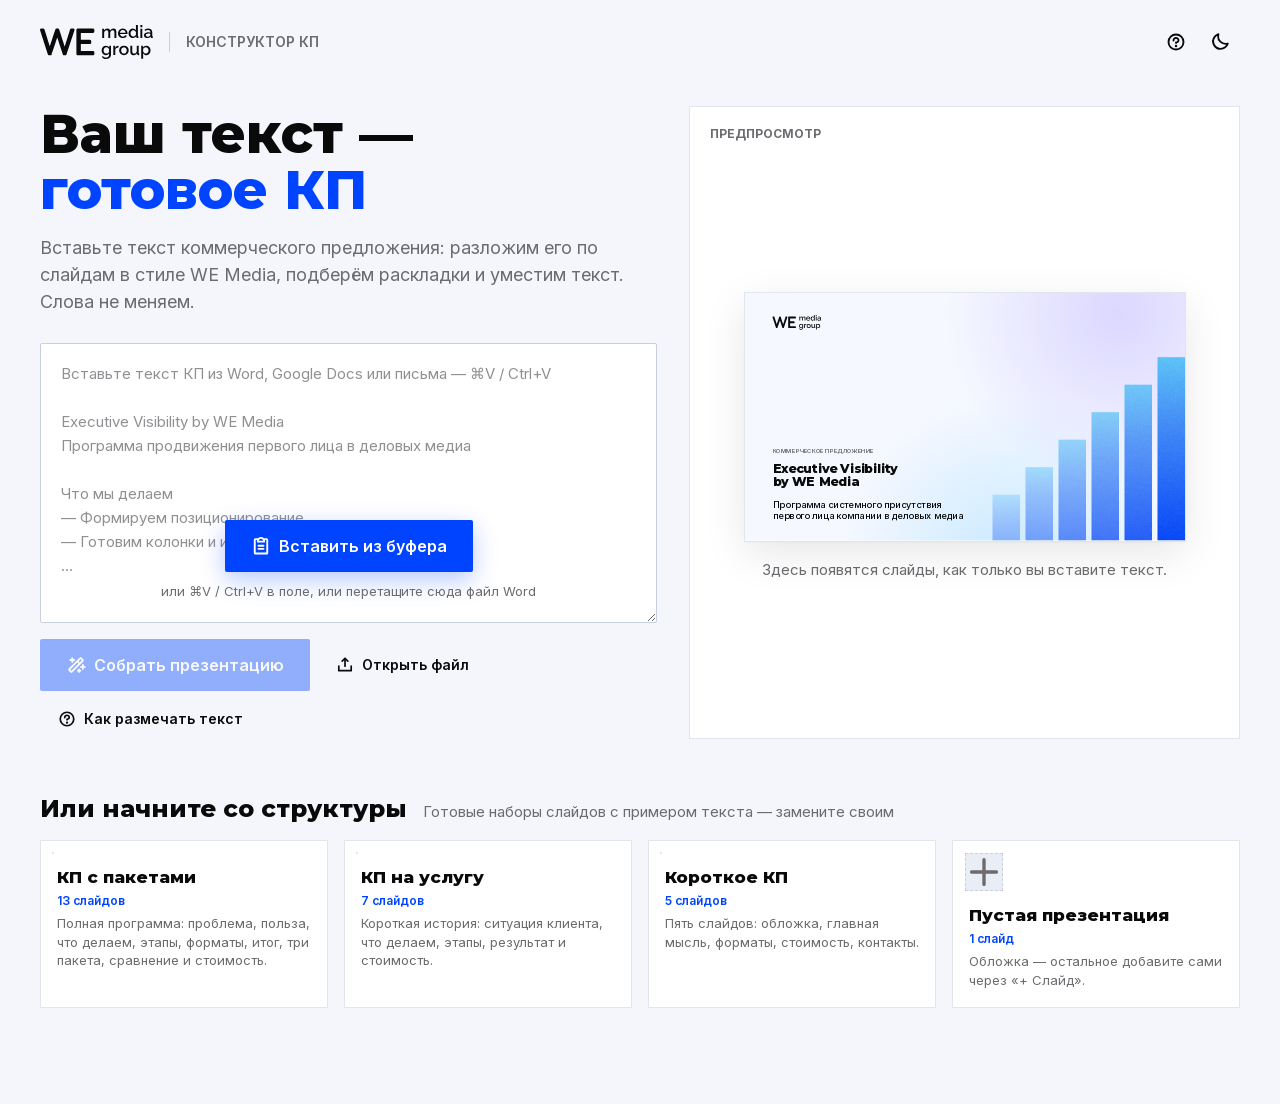
==== index.html @ 0ede5b6c "Конструктор КП WE Media: текст → презентация в стиле Executive Visibility Браузерный конструктор ком" ====
<!DOCTYPE html>
<html lang="ru">
<head>
<meta charset="utf-8">
<meta name="viewport" content="width=device-width, initial-scale=1, viewport-fit=cover">
<title>КП · WE Media</title>
<link rel="manifest" href="manifest.webmanifest">
<meta name="theme-color" content="#0044FF">
<link rel="icon" href="[data-uri]">
<link rel="apple-touch-icon" href="[data-uri]">
<meta name="apple-mobile-web-app-capable" content="yes">
<meta name="apple-mobile-web-app-status-bar-style" content="default">
<meta name="apple-mobile-web-app-title" content="КП WE Media">
<script>
// сохранённая тема применяется до отрисовки CSS, чтобы не мелькала не та тема
try {
  var t = localStorage.getItem('wekp.theme.v1');
  if (t === 'dark' || t === 'light') document.documentElement.dataset.theme = t;
} catch (e) { /* приватный режим — тема пойдёт по системной настройке */ }
</script>
<style id="fontsCss">
@font-face{font-family:'WEInter';font-weight:400;font-style:normal;font-display:block;src:url([data-uri]) format('woff2')}
@font-face{font-family:'WEInter';font-weight:500;font-style:normal;font-display:block;src:url([data-uri]) format('woff2')}
@font-face{font-family:'WEInter';font-weight:600;font-style:normal;font-display:block;src:url([data-uri]) format('woff2')}
@font-face{font-family:'WEInter';font-weight:700;font-style:normal;font-display:block;src:url([data-uri]) format('woff2')}
@font-face{font-family:'WEInter';font-weight:500;font-style:italic;font-display:block;src:url([data-uri]) format('woff2')}
@font-face{font-family:'WEInter';font-weight:700;font-style:italic;font-display:block;src:url([data-uri]) format('woff2')}
@font-face{font-family:'WEMontserrat';font-weight:800;font-style:normal;font-display:block;src:url([data-uri]) format('woff2')}
</style>
<style id="slidesCss">
/*
 * Слайды КП WE Media — строго по docs/style-guide.md (светлая версия, v4).
 *
 * Каждый слайд — блок 1920×1080 px. Превью, миниатюры, PDF (печать) и PNG
 * (через SVG foreignObject) рисуются из одной и той же разметки и этих стилей.
 *
 * --k — коэффициент «уместить»: все кегли умножаются на него, текст не меньше
 * 24 px (правило гайда). Его подбирает app.js так, чтобы текст влез.
 *
 * Для PDF: никаких mix-blend-mode, mask-image, background-clip: text и
 * SVG-фильтров; зерно — PNG-слоем поверх градиента.
 */

.sl {
  --ink: #0A0A0B;
  --muted: #6B6B70;
  --dim: #9A9AA0;
  --line: #DADAD6;
  --blue: #0044FF;
  --deep: #0038E0;
  --light: #3D8BFF;
  --sky: #5CC8FF;
  --violet: #7B61FF;
  --panel: #F1F4FF;
  --panel2: #E9EFFF;
  --neutral: #F3F5FA;
  --tint: #E6EDFF;
  --ring: #D6E0FF;
  --cardnum: #DCE4FF;
  --vivid:
    radial-gradient(circle at 88% 12%, rgba(123, 97, 255, 0.85) 0%, rgba(123, 97, 255, 0) 45%),
    linear-gradient(125deg, #0038E0 0%, #0044FF 40%, #3D8BFF 80%, #5CC8FF 115%);
  --grain: url([data-uri]);
  --k: 1;

  position: relative;
  width: 1920px;
  height: 1080px;
  overflow: hidden;
  box-sizing: border-box;
  padding: 96px 120px 80px;
  display: flex;
  flex-direction: column;
  background: #FFFFFF;
  color: var(--ink);
  font-family: WEInter, Inter, Arial, sans-serif;
  font-weight: 400;
  font-size: 28px;
  line-height: 1.3;
  letter-spacing: 0;
  text-align: left;
  font-kerning: normal;
  font-variant-ligatures: common-ligatures;
  -webkit-font-smoothing: antialiased;
  text-rendering: optimizeLegibility;
  -webkit-print-color-adjust: exact;
  print-color-adjust: exact;
  cursor: default;
}
.sl *, .sl *::before, .sl *::after {
  box-sizing: border-box;
  letter-spacing: 0;
  -webkit-print-color-adjust: exact;
  print-color-adjust: exact;
}
.sl h1, .sl h2, .sl h3, .sl p, .sl ol, .sl ul, .sl li { margin: 0; padding: 0; }
.sl ol, .sl ul { list-style: none; }
.sl em.acc { font-style: normal; color: var(--blue); }
.sl .ph { color: #B9BCC6; }
.sl.blue .ph, .sl .on-blue .ph { color: rgba(255, 255, 255, 0.55); }

/* ------------------------------------------------------------ фоны */

.sl.bg-glow {
  background: radial-gradient(circle at 100% 0%, rgba(92, 200, 255, 0.30) 0%, rgba(92, 200, 255, 0) 50%), #FFFFFF;
}
.sl.bg-cover {
  background:
    radial-gradient(circle at 85% 8%, rgba(123, 97, 255, 0.22) 0%, rgba(123, 97, 255, 0) 40%),
    radial-gradient(circle at 60% 110%, rgba(92, 200, 255, 0.30) 0%, rgba(92, 200, 255, 0) 45%),
    #F6F8FF;
}
.sl.blue { background: var(--vivid); color: #FFFFFF; }
.vivid { background: var(--vivid); color: #FFFFFF; }
.grain {
  position: absolute; inset: 0; pointer-events: none;
  background-image: var(--grain);
  background-size: 256px 256px;
  background-repeat: repeat;
}

/* ------------------------------------------------- шапка, тело, низ */

.sl-head {
  position: relative; z-index: 3; flex: none;
  height: 40px;
  display: flex; align-items: center; justify-content: space-between; gap: 48px;
  font: 600 24px/1 WEInter, Inter, Arial, sans-serif;
  color: var(--muted);
  text-transform: uppercase;
  white-space: nowrap;
}
.sl-head .lab { min-width: 0; overflow: hidden; text-overflow: ellipsis; }
.sl-head .rt { display: flex; align-items: center; gap: 32px; flex: none; }
.sl-head .num { font-variant-numeric: tabular-nums; }
.sl.blue .sl-head { color: #FFFFFF; }

.lvl { display: flex; gap: 8px; }
.lvl i { display: block; width: 28px; height: 28px; border: 2px solid var(--line); }
.lvl i.on { background: var(--blue); border-color: var(--blue); }

.sl-body {
  position: relative; z-index: 2;
  flex: 1 1 auto; min-height: 0;
  display: flex; flex-direction: column;
  margin: 64px 0 48px;
  overflow: hidden;
}
.sl-body > * { flex-shrink: 0; }

.sl-foot {
  position: relative; z-index: 3; flex: none;
  height: 40px;
  display: flex; align-items: flex-end; justify-content: space-between; gap: 48px;
}
.logo { display: block; height: 40px; width: auto; fill: currentColor; color: var(--ink); flex: none; overflow: visible; }
.sl.blue .logo, .on-blue .logo { color: #FFFFFF; }

/* ------------------------------------------------------ типографика */

.t-h1 {
  font: 800 calc(104px * var(--k))/1.0 WEMontserrat, Montserrat, Arial, sans-serif;
  text-wrap: balance;
}
.t-h2 {
  font: 800 calc(60px * var(--k))/1.1 WEMontserrat, Montserrat, Arial, sans-serif;
  text-wrap: balance;
}
.t-thesis {
  font: 800 calc(52px * var(--k))/1.18 WEMontserrat, Montserrat, Arial, sans-serif;
  text-wrap: pretty;
}
.t-lead {
  font: 500 max(24px, calc(40px * var(--k)))/1.3 WEInter, Inter, Arial, sans-serif;
  text-wrap: pretty;
  overflow-wrap: break-word;
}
.t-body {
  font: 400 max(24px, calc(32px * var(--k)))/1.45 WEInter, Inter, Arial, sans-serif;
  text-wrap: pretty;
  overflow-wrap: break-word;
}
.t-desc {
  font: 400 max(24px, calc(28px * var(--k)))/1.4 WEInter, Inter, Arial, sans-serif;
  text-wrap: pretty;
  overflow-wrap: break-word;
}
.t-sub {
  font: italic 500 max(24px, calc(32px * var(--k)))/1.3 WEInter, Inter, Arial, sans-serif;
  color: var(--muted);
  text-wrap: pretty;
}
.t-note {
  font: italic 700 max(24px, calc(26px * var(--k)))/1.35 WEInter, Inter, Arial, sans-serif;
  color: var(--muted);
  text-wrap: pretty;
}
.sl.blue .t-note, .on-blue .t-note { color: rgba(255, 255, 255, 0.78); }
.t-num { font-family: WEMontserrat, Montserrat, Arial, sans-serif; font-weight: 800; color: var(--blue); font-variant-numeric: tabular-nums; }

.sl .paras > * + * { margin-top: calc(24px * var(--k)); }
.sl .mt-lead { margin-top: calc(36px * var(--k)); }
.sl .mt-note { margin-top: calc(32px * var(--k)); }
.sl .push { margin-top: auto; }

/* --------------------------------------------- пункт: заголовок + текст */

.it-t, .it-d, .it-only { display: block; }
.it-t { font-weight: 700; color: var(--ink); }
.it-d { color: var(--muted); }
.sl.blue .it-t, .on-blue .it-t { color: #FFFFFF; }
.sl.blue .it-d, .on-blue .it-d { color: rgba(255, 255, 255, 0.82); }

/* колонки с линией сверху (проблема, тезис, текст) */
.cols {
  display: grid;
  grid-template-columns: repeat(var(--n, 3), minmax(0, 1fr));
  column-gap: calc(40px * var(--k));
  row-gap: calc(40px * var(--k));
}
.cols > li { border-top: 2px solid var(--ink); padding-top: calc(24px * var(--k)); }
.cols .it-t { font: 700 max(24px, calc(30px * var(--k)))/1.25 WEInter, Inter, Arial, sans-serif; }
.cols .it-t + .it-d { margin-top: calc(12px * var(--k)); }
.cols .it-d { font: 400 max(24px, calc(28px * var(--k)))/1.4 WEInter, Inter, Arial, sans-serif; }
.cols .it-only { font: 500 max(24px, calc(30px * var(--k)))/1.35 WEInter, Inter, Arial, sans-serif; color: var(--ink); }

/* нумерованный список с линиями: первая 2 px Ink, остальные 1 px */
.nl > li {
  display: grid;
  grid-template-columns: calc(var(--numw, 96px) * var(--k)) minmax(0, 1fr);
  align-items: baseline;
  border-top: 1px solid var(--line);
  padding: calc(var(--pad, 26px) * var(--k)) 0;
}
.nl > li:first-child, .nl > li.first { border-top: 2px solid var(--ink); }
.nl .n { font: 800 calc(var(--nsize, 32px) * var(--k))/1 WEMontserrat, Montserrat, Arial, sans-serif; color: var(--blue); font-variant-numeric: tabular-nums; }
.nl .tx { font: 500 max(24px, calc(var(--isize, 36px) * var(--k)))/1.28 WEInter, Inter, Arial, sans-serif; text-wrap: pretty; overflow-wrap: break-word; }
.nl .tx .it-t { font-weight: 600; display: block; }
.nl .tx .it-d { display: block; font: 400 max(24px, calc(28px * var(--k)))/1.4 WEInter, Inter, Arial, sans-serif; margin-top: calc(8px * var(--k)); }
.nl.few { --isize: 44px; --nsize: 40px; --pad: 32px; --numw: 112px; }
.nl.mid { --isize: 38px; --nsize: 34px; --pad: 26px; }
.nl.many { --isize: 36px; --nsize: 32px; --pad: 22px; --numw: 96px; }
.nl.lots { --isize: 30px; --nsize: 28px; --pad: 16px; --numw: 80px; }

/* маркированный список с линиями (текст, пакет) */
.ml > li {
  position: relative;
  border-top: 1px solid var(--line);
  padding: calc(var(--pad, 22px) * var(--k)) 0 calc(var(--pad, 22px) * var(--k)) calc(36px * var(--k));
  font: 500 max(24px, calc(var(--isize, 34px) * var(--k)))/1.3 WEInter, Inter, Arial, sans-serif;
  text-wrap: pretty;
  overflow-wrap: break-word;
}
.ml > li:first-child { border-top: 2px solid var(--ink); }
.ml > li::before {
  content: ''; position: absolute; left: 0;
  top: calc(var(--pad, 22px) * var(--k) + 0.65em - 6px);
  width: 12px; height: 12px; background: var(--blue);
}
.ml .it-t { font-weight: 600; display: block; }
.ml .it-d { display: block; font: 400 max(24px, calc(28px * var(--k)))/1.4 WEInter, Inter, Arial, sans-serif; margin-top: calc(6px * var(--k)); }
.ml.few { --isize: 38px; --pad: 28px; }
.ml.many { --isize: 30px; --pad: 18px; }
.ml.lots { --isize: 28px; --pad: 14px; }

/* ------------------------------------------------------- графика */

.g { position: absolute; pointer-events: none; z-index: 1; }

/* растущие столбики (обложка) */
.g-bars { right: 0; bottom: 0; display: flex; align-items: flex-end; gap: 24px; }
.g-bars > i {
  position: relative; display: block; width: 120px; overflow: hidden;
  background: linear-gradient(180deg, #5CC8FF 0%, #3D8BFF 38%, #0044FF 100%);
}

/* концентрические кольца + градиентный диск */
.ring { position: absolute; border: 2px solid var(--ring); border-radius: 50%; }
.disk {
  position: absolute; border-radius: 50%; overflow: hidden;
  background: radial-gradient(circle at 30% 70%, #5CC8FF 0%, #0044FF 50%, #7B61FF 100%);
}
.disk .grain { border-radius: 50%; }

/* сетка квадратов (проблема) */
.g-grid {
  top: 0; right: 0; bottom: 0; width: 680px; overflow: hidden;
  background:
    radial-gradient(circle at 78% 18%, rgba(123, 97, 255, 0.20) 0%, rgba(123, 97, 255, 0) 42%),
    radial-gradient(circle at 18% 86%, rgba(92, 200, 255, 0.36) 0%, rgba(92, 200, 255, 0) 46%),
    #EEF3FF;
}
.g-grid svg { position: absolute; left: 0; top: 0; }
.g-grid .glow { position: absolute; width: 260px; height: 260px; background: radial-gradient(closest-side, rgba(61, 139, 255, 0.55), rgba(92, 200, 255, 0.18) 55%, rgba(92, 200, 255, 0) 100%); }
.g-grid .lit { position: absolute; width: 44px; height: 44px; overflow: hidden; background: linear-gradient(135deg, #5CC8FF 0%, #0044FF 55%, #7B61FF 100%); }

/* белые квадраты на синей панели (что делаем) */
.sq-row { display: flex; align-items: flex-end; gap: 24px; }
.sq-row > i { display: block; flex: none; }
.sq-row > i:nth-child(1) { width: 72px; height: 72px; background: linear-gradient(135deg, rgba(255, 255, 255, 0.55), rgba(255, 255, 255, 0.25)); }
.sq-row > i:nth-child(2) { width: 136px; height: 136px; background: linear-gradient(135deg, rgba(255, 255, 255, 0.78), rgba(255, 255, 255, 0.42)); }
.sq-row > i:nth-child(3) { width: 200px; height: 200px; background: linear-gradient(135deg, rgba(255, 255, 255, 1), rgba(255, 255, 255, 0.66)); }

/* огромная обрезанная цифра */
.bignum {
  position: absolute; z-index: 0;
  font: 800 300px/1 WEMontserrat, Montserrat, Arial, sans-serif;
  color: var(--cardnum);
  white-space: nowrap;
  font-variant-numeric: lining-nums;
}

/* ======================================================== обложка */

.sl-cover { padding-bottom: 80px; }
.cv-top { position: relative; z-index: 3; flex: none; display: flex; align-items: center; gap: 40px; height: 64px; }
.cv-top .logo { height: 64px; }
.cv-top .divi { width: 2px; height: 64px; background: var(--line); flex: none; }
.cv-top .client { display: block; max-height: 64px; max-width: 360px; width: auto; height: auto; object-fit: contain; }
.cv-top .client.mono { filter: grayscale(1) brightness(0); }
.sl-cover .sl-body { margin: 64px 0 0; max-width: 860px; }
.sl-cover .sl-body > :first-child, .sl-contacts .sl-body > :first-child { margin-top: auto; }
.sl-cover .cv-note { font: 600 max(24px, calc(26px * var(--k)))/1.3 WEInter, Inter, Arial, sans-serif; color: var(--muted); text-transform: uppercase; margin-bottom: calc(36px * var(--k)); }
.sl-cover .t-lead { margin-top: calc(44px * var(--k)); }

/* =========================================================== тезис */

.sl-thesis .sl-body { max-width: 1320px; }
.sl-thesis.solo .t-thesis { font-size: calc(104px * var(--k)); line-height: 1.0; text-wrap: balance; }
.sl-body.centered > :first-child { margin-top: auto; }
.sl-body.centered > :last-child { margin-bottom: auto; }
.sl-thesis .t-lead { color: var(--muted); }
.sl-thesis .cols { margin-top: auto; padding-top: calc(48px * var(--k)); max-width: 1120px; }
.sl-thesis .t-thesis { max-width: 1240px; }

/* ===================================================== проблема */

.sl-problem .sl-body { width: 1024px; }
.sl-problem .t-lead { font-size: max(24px, calc(34px * var(--k))); color: var(--muted); }
.sl-problem .cols { margin-top: auto; padding-top: calc(48px * var(--k)); }

/* ===================================================== польза */

.sl-benefits .head-blk { max-width: 1180px; }
.sl-benefits .t-lead { color: var(--ink); }
.sl-benefits .bcols {
  margin-top: auto; padding-top: calc(48px * var(--k));
  display: grid; grid-template-columns: repeat(var(--n, 3), minmax(0, 1fr));
  column-gap: calc(64px * var(--k)); row-gap: calc(40px * var(--k));
}
.bcols .bn { display: block; font: 800 calc(64px * var(--k))/1 WEMontserrat, Montserrat, Arial, sans-serif; color: var(--blue); margin-bottom: calc(24px * var(--k)); font-variant-numeric: tabular-nums; }
.bcols .it-t { display: block; font: 700 max(24px, calc(32px * var(--k)))/1.25 WEInter, Inter, Arial, sans-serif; }
.bcols .it-d { display: block; font: 400 max(24px, calc(28px * var(--k)))/1.4 WEInter, Inter, Arial, sans-serif; margin-top: calc(12px * var(--k)); }
.bcols .it-only { display: block; font: 500 max(24px, calc(32px * var(--k)))/1.32 WEInter, Inter, Arial, sans-serif; }

/* ================================================== что делаем */

.sl-wwd .panel { position: absolute; left: 0; top: 0; bottom: 0; width: 640px; z-index: 1; overflow: hidden; }
.sl-wwd .sl-head .lab { color: #FFFFFF; max-width: 456px; }
.sl-wwd .sl-body { display: grid; grid-template-columns: 456px minmax(0, 1fr); column-gap: 160px; }
.sl-wwd .lc { display: flex; flex-direction: column; min-height: 0; color: #FFFFFF; overflow: hidden; }
.sl-wwd .lc .t-h2 { color: #FFFFFF; }
.sl-wwd .lc .t-desc { color: rgba(255, 255, 255, 0.86); margin-top: calc(28px * var(--k)); }
.sl-wwd .lc .sq-row { margin-top: auto; padding-top: 40px; }
.sl-wwd .rc { min-height: 0; overflow: hidden; display: flex; flex-direction: column; }
.sl-wwd .rc > :first-child { margin-top: auto; }
.sl-wwd .rc > :last-child { margin-bottom: auto; }
.sl-wwd .rc .t-note { margin-top: calc(24px * var(--k)); }
.sl-wwd .sl-foot .logo { color: #FFFFFF; }

/* ======================================================== этапы */

.sl-stages .cards {
  flex: 1 1 auto; min-height: 0;
  margin-top: calc(48px * var(--k));
  display: grid;
  grid-template-columns: repeat(var(--c, 4), minmax(0, 1fr));
  grid-auto-rows: minmax(0, 1fr);
  gap: 24px;
}
.sl-stages .t-lead { margin-top: calc(20px * var(--k)); font-size: max(24px, calc(34px * var(--k))); color: var(--muted); }
.card { position: relative; overflow: hidden; background: var(--panel); padding: calc(40px * var(--k)) calc(40px * var(--k)); display: flex; flex-direction: column; }
.card .bignum { right: -0.04em; bottom: -0.2em; }
.card .cin { position: relative; z-index: 1; min-height: 0; overflow: hidden; }
.card .it-t { display: block; font: 800 max(24px, calc(36px * var(--k)))/1.15 WEMontserrat, Montserrat, Arial, sans-serif; }
.card .it-d { display: block; font: 400 max(24px, calc(28px * var(--k)))/1.4 WEInter, Inter, Arial, sans-serif; color: #3E3E44; margin-top: calc(20px * var(--k)); }
.card .it-only { display: block; font: 500 max(24px, calc(32px * var(--k)))/1.3 WEInter, Inter, Arial, sans-serif; }
.card.vivid { background: var(--vivid); color: #FFFFFF; }
.card.vivid .it-t, .card.vivid .it-only { color: #FFFFFF; }
.card.vivid .it-d { color: rgba(255, 255, 255, 0.86); }
.card.vivid .bignum { color: rgba(255, 255, 255, 0.16); }
.cards.two-rows .bignum { font-size: 220px; }
.cards.two-rows .card { padding: calc(32px * var(--k)); }
.cards.two-rows .card .it-t { font-size: max(24px, calc(32px * var(--k))); }

/* ======================================================= список */

.sl-list .sl-body { display: grid; grid-template-columns: minmax(0, 5fr) minmax(0, 7fr); column-gap: 96px; }
.sl-list .lc { min-height: 0; max-height: 430px; overflow: hidden; }
.sl-list .lc .t-lead { margin-top: calc(32px * var(--k)); font-size: max(24px, calc(34px * var(--k))); color: var(--muted); }
.sl-list .rc { min-height: 0; overflow: hidden; }
.sl-list .rc .t-note { margin-top: calc(24px * var(--k)); }
.sl-list .nl.two { display: grid; grid-template-columns: minmax(0, 1fr) minmax(0, 1fr); column-gap: 56px; }
.sl-list .nl.two > li:nth-child(2) { border-top: 2px solid var(--ink); }

/* ======================================================== текст */

.sl-text .sl-body { max-width: 1400px; }
.sl-text .t-lead + .t-body { margin-top: calc(32px * var(--k)); }
.sl-text .t-body { color: #2A2A2E; }
.sl-text .body2 { column-count: 2; column-gap: 80px; }
.sl-text .body2 > * { break-inside: avoid; }
.sl-text .ml { margin-top: calc(48px * var(--k)); }
.sl-text .ml.two { display: grid; grid-template-columns: minmax(0, 1fr) minmax(0, 1fr); column-gap: 64px; }
.sl-text .ml.two > li:nth-child(2) { border-top: 2px solid var(--ink); }

/* ========================================================= итог */

.sl-summary .bigbg {
  position: absolute; z-index: 1; right: -40px; top: 120px;
  font: 800 640px/0.8 WEMontserrat, Montserrat, Arial, sans-serif;
  color: rgba(255, 255, 255, 0.16);
  white-space: nowrap;
}
.sl-summary .sl-body { }
.sl-summary .t-h2 { max-width: 960px; color: #FFFFFF; }
.sl-summary .t-lead { max-width: 960px; color: rgba(255, 255, 255, 0.92); font-size: max(24px, calc(36px * var(--k))); line-height: 1.35; }
.sl-summary.nobig .t-h2 { max-width: 1320px; }
.sl-summary.nochain .sl-body > :first-child { margin-top: auto; }
.sl-summary.nochain .sl-body > :last-child { margin-bottom: auto; }
.sl-summary.nochain .t-h2 { font-size: calc(88px * var(--k)); line-height: 1.04; }
.sl-summary.nochain .t-lead { font-size: max(24px, calc(40px * var(--k))); }
.sl-summary.nobig .t-lead { max-width: 1200px; }
.chain {
  margin-top: auto;
  background: #FFFFFF; color: var(--ink);
  padding: calc(36px * var(--k)) calc(48px * var(--k));
  display: flex; align-items: center; gap: calc(28px * var(--k));
}
.chain { justify-content: space-between; }
.chain .ci { flex: 0 1 auto; min-width: 0; }
.chain .it-t, .chain .it-only { display: block; font: 800 max(24px, calc(34px * var(--k)))/1.15 WEMontserrat, Montserrat, Arial, sans-serif; color: var(--ink); overflow-wrap: break-word; }
.chain .it-d { display: block; font: 400 24px/1.35 WEInter, Inter, Arial, sans-serif; color: var(--muted); margin-top: 8px; }
.chain .arr { flex: none; width: calc(44px * var(--k)); height: auto; color: var(--blue); }
.sl-summary .t-note { margin-top: calc(24px * var(--k)); }

/* ======================================================== пакет */

.sl-pkg .t-sub { margin-top: calc(24px * var(--k)); max-width: 1500px; }
.sl-pkg .pk-label { margin-top: calc(48px * var(--k)); font: 700 max(24px, calc(32px * var(--k)))/1.3 WEInter, Inter, Arial, sans-serif; }
.sl-pkg .pk-cols { margin-top: calc(28px * var(--k)); display: grid; grid-template-columns: minmax(0, 1fr) minmax(0, 1fr); column-gap: 96px; align-items: start; }
.sl-pkg .pk-cols.one { grid-template-columns: minmax(0, 1fr); max-width: 1200px; }
.sl-pkg .pk-label + .pk-cols { margin-top: calc(24px * var(--k)); }
.sl-pkg .price { font: 800 calc(44px * var(--k))/1 WEMontserrat, Montserrat, Arial, sans-serif; color: var(--blue); white-space: nowrap; }
.sl-pkg .t-lead { margin-top: calc(24px * var(--k)); }

/* ============================================ сравнение пакетов */

.cmp {
  margin-top: calc(36px * var(--k));
  flex: 1 0 auto;
  display: grid;
  grid-template-columns: 700px repeat(var(--n, 3), minmax(0, 1fr));
  align-content: stretch;
}
.cmp.noh { margin-top: 0; }
.cmp .cbg { grid-row: 1 / -1; z-index: 0; position: relative; overflow: hidden; }
.cmp .cbg.c-neutral { background: var(--neutral); }
.cmp .cbg.c-panel { background: var(--panel); }
.cmp .cbg.c-tint { background: var(--tint); }
.cmp .cbg.c-vivid { background: var(--vivid); }
.cmp .cell { position: relative; z-index: 1; display: flex; align-items: center; padding: calc(12px * var(--k)) calc(28px * var(--k)); border-top: 1px solid var(--line); min-width: 0; }
.cmp .cell.pc { justify-content: center; text-align: center; border-top-color: rgba(10, 10, 11, 0.08); }
.cmp .cell.pc.on-blue { border-top-color: rgba(255, 255, 255, 0.22); color: #FFFFFF; }
.cmp .cell.rn { padding-left: 0; font: 500 max(24px, calc(28px * var(--k)))/1.3 WEInter, Inter, Arial, sans-serif; }
.cmp .cell.hd { border-top: 0; font: 800 calc(38px * var(--k))/1.1 WEMontserrat, Montserrat, Arial, sans-serif; padding-top: calc(24px * var(--k)); padding-bottom: calc(20px * var(--k)); }
.cmp .cell.hd.corner { font: 600 24px/1.25 WEInter, Inter, Arial, sans-serif; color: var(--muted); align-items: flex-end; }
.cmp .cell.rn.first, .cmp .cell.pc.first { border-top: 2px solid var(--ink); }
.cmp .cell.pc.first { border-top-color: transparent; }
.cmp .cell.pr { font: 800 calc(34px * var(--k))/1.15 WEMontserrat, Montserrat, Arial, sans-serif; padding-top: calc(22px * var(--k)); padding-bottom: calc(26px * var(--k)); }
.cmp .cell.rn.pr { font: 500 max(24px, calc(28px * var(--k)))/1.3 WEInter, Inter, Arial, sans-serif; }
.cmp .cell .tv { font: 500 max(24px, calc(26px * var(--k)))/1.3 WEInter, Inter, Arial, sans-serif; }
.cmp .ck { width: calc(40px * var(--k)); height: calc(40px * var(--k)); color: var(--blue); }
.cmp .on-blue .ck { color: #FFFFFF; }
.cmp .dash { font: 500 max(24px, calc(30px * var(--k)))/1 WEInter, Inter, Arial, sans-serif; color: var(--dim); }
.cmp .on-blue .dash { color: rgba(255, 255, 255, 0.6); }
.sl-cmp .t-note { margin-top: calc(20px * var(--k)); }

/* ====================================================== стоимость */

.sl-price .t-lead { margin-top: calc(20px * var(--k)); font-size: max(24px, calc(34px * var(--k))); color: var(--muted); }
.prows { margin-top: calc(36px * var(--k)); display: flex; flex-direction: column; gap: calc(12px * var(--k)); }
.prow {
  position: relative; overflow: hidden;
  display: grid; grid-template-columns: minmax(0, 1fr) auto auto; align-items: center;
  column-gap: calc(48px * var(--k));
  padding: calc(22px * var(--k)) calc(40px * var(--k));
}
.prow > :not(.grain) { position: relative; z-index: 1; }
.prow.s-plain { padding-left: 0; padding-right: 0; border-top: 2px solid var(--ink); }
.prow.s-plain + .prow.s-plain { border-top: 1px solid var(--line); }
.prow.s-vivid { background: var(--vivid); color: #FFFFFF; }
.prow.s-blue { background: var(--tint); }
.prow.s-gray { background: var(--neutral); }
.prow .pl { min-width: 0; }
.prow .pl-t { font: 600 max(24px, calc(34px * var(--k)))/1.25 WEInter, Inter, Arial, sans-serif; overflow-wrap: break-word; }
.prow .pl-n { font: 400 max(24px, calc(26px * var(--k)))/1.35 WEInter, Inter, Arial, sans-serif; color: var(--muted); margin-top: calc(6px * var(--k)); }
.prow.s-vivid .pl-n { color: rgba(255, 255, 255, 0.82); }
.prow .saves { display: flex; flex-wrap: wrap; gap: 10px; margin-top: calc(12px * var(--k)); }
.prow .save { display: inline-block; font: 700 24px/1.2 WEInter, Inter, Arial, sans-serif; padding: 8px 14px; background: var(--blue); color: #FFFFFF; }
.prow.s-vivid .save { background: #FFFFFF; color: var(--blue); }
.prow .badge { font: 800 calc(64px * var(--k))/1 WEMontserrat, Montserrat, Arial, sans-serif; color: var(--blue); white-space: nowrap; }
.prow.s-vivid .badge { color: #FFFFFF; }
.prow .pv { font: 800 calc(44px * var(--k))/1.1 WEMontserrat, Montserrat, Arial, sans-serif; text-align: right; white-space: nowrap; }
.sl-price .t-note { margin-top: calc(24px * var(--k)); }

/* ===================================================== контакты */

.sl-contacts .sl-body { margin: 64px 0 0; max-width: 1160px; }
.sl-contacts .t-h1 { font-size: calc(88px * var(--k)); }
.sl-contacts .t-lead { margin-top: calc(32px * var(--k)); }
.sl-contacts .ct {
  margin-top: calc(56px * var(--k));
  display: grid; grid-template-columns: repeat(var(--n, 2), minmax(0, 1fr));
  column-gap: calc(56px * var(--k)); row-gap: calc(28px * var(--k));
}
.sl-contacts .ct > li { border-top: 2px solid var(--ink); padding-top: calc(18px * var(--k)); min-width: 0; }
.sl-contacts .ct .it-t { display: block; font: 600 24px/1.3 WEInter, Inter, Arial, sans-serif; color: var(--muted); }
.sl-contacts .ct .it-d, .sl-contacts .ct .it-only { display: block; font: 500 max(24px, calc(34px * var(--k)))/1.3 WEInter, Inter, Arial, sans-serif; color: var(--ink); margin-top: 6px; overflow-wrap: anywhere; }
.sl-contacts .t-note { margin-top: calc(32px * var(--k)); }

</style>
<style>
/*
 * Оформление самого конструктора (не слайдов — те в slides.css и от темы не
 * зависят). Язык интерфейса — из стиля WE Media: прямые углы, Inter для
 * текста, Montserrat 800 для крупных заголовков, синий #0044FF как акцент.
 *
 * Все цвета — переменные ниже. Тёмные значения живут в двух блоках, которые
 * нужно держать одинаковыми: по системной настройке и по явному выбору
 * пользователя (data-theme="dark").
 */

:root {
  --blue: #0044FF;
  --blue-hover: #0038E0;
  --on-accent: #FFFFFF;
  --vivid: radial-gradient(circle at 88% 12%, rgba(123, 97, 255, 0.85) 0%, rgba(123, 97, 255, 0) 45%), linear-gradient(125deg, #0038E0 0%, #0044FF 40%, #3D8BFF 80%, #5CC8FF 115%);

  --bg: #F4F6FB;
  --surface: #FFFFFF;
  --well: #E9EDF5;
  --text: #0A0A0B;
  --muted: #6B6B70;
  --line: #E1E5EE;
  --line-strong: #C9CFDC;
  --input: #FFFFFF;
  --hover: #EDF1FA;
  --active-bg: #E6EDFF;
  --active-text: #0044FF;
  --warn-bg: #FFF3E6;
  --warn-text: #9A4A00;
  --ok-bg: #E7F6EE;
  --ok-text: #0B7A47;
  --mark: #FFE08A;
  --backdrop: rgba(10, 10, 11, 0.5);
  --focus: 0 0 0 3px rgba(0, 68, 255, 0.25);
  --shadow: 0 1px 2px rgba(10, 10, 11, 0.06), 0 12px 40px rgba(10, 10, 11, 0.10);
  --stage-bg: #E3E8F2;

  --radius: 2px;
  color-scheme: light;
}

@media (prefers-color-scheme: dark) {
  :root:not([data-theme="light"]) {
    --blue: #2F6BFF;
    --blue-hover: #4D82FF;
    --bg: #0D0F14;
    --surface: #161921;
    --well: #0A0C10;
    --text: #F2F4F8;
    --muted: #9AA0AC;
    --line: #262A34;
    --line-strong: #383D49;
    --input: #10131A;
    --hover: #1F232D;
    --active-bg: #182448;
    --active-text: #8FB0FF;
    --warn-bg: #3A2410;
    --warn-text: #FFB86B;
    --ok-bg: #0F2E20;
    --ok-text: #6EDBA6;
    --mark: #6B5410;
    --backdrop: rgba(0, 0, 0, 0.65);
    --focus: 0 0 0 3px rgba(80, 130, 255, 0.4);
    --shadow: 0 1px 2px rgba(0, 0, 0, 0.4), 0 12px 40px rgba(0, 0, 0, 0.45);
    --stage-bg: #0A0C10;
    color-scheme: dark;
  }
}
:root[data-theme="dark"] {
  --blue: #2F6BFF;
  --blue-hover: #4D82FF;
  --bg: #0D0F14;
  --surface: #161921;
  --well: #0A0C10;
  --text: #F2F4F8;
  --muted: #9AA0AC;
  --line: #262A34;
  --line-strong: #383D49;
  --input: #10131A;
  --hover: #1F232D;
  --active-bg: #182448;
  --active-text: #8FB0FF;
  --warn-bg: #3A2410;
  --warn-text: #FFB86B;
  --ok-bg: #0F2E20;
  --ok-text: #6EDBA6;
  --mark: #6B5410;
  --backdrop: rgba(0, 0, 0, 0.65);
  --focus: 0 0 0 3px rgba(80, 130, 255, 0.4);
  --shadow: 0 1px 2px rgba(0, 0, 0, 0.4), 0 12px 40px rgba(0, 0, 0, 0.45);
  --stage-bg: #0A0C10;
  color-scheme: dark;
}

* { box-sizing: border-box; }
html, body { margin: 0; }
body {
  font: 400 15px/1.45 WEInter, Inter, system-ui, Arial, sans-serif;
  background: var(--bg);
  color: var(--text);
  -webkit-font-smoothing: antialiased;
  -webkit-tap-highlight-color: transparent;
}
button, input, select, textarea { font: inherit; color: inherit; }
button { cursor: pointer; }
[hidden] { display: none !important; }
h1, h2, h3, p { margin: 0; }
.muted { color: var(--muted); }
.small { font-size: 13px; }
.ellipsis { overflow: hidden; text-overflow: ellipsis; white-space: nowrap; min-width: 0; }
code { font: 500 13px/1.3 ui-monospace, SFMono-Regular, Menlo, Consolas, monospace; background: var(--hover); padding: 2px 6px; }
.eyebrow { font: 700 12px/1.2 WEInter, Inter, sans-serif; text-transform: uppercase; color: var(--muted); }
.label { display: block; font: 600 13px/1.3 WEInter, Inter, sans-serif; color: var(--muted); margin-bottom: 8px; }

[data-icon] { display: inline-flex; align-items: center; justify-content: center; }
[data-icon] svg, .btn svg, .icon-btn svg, .note svg, .chip-btn svg { width: 18px; height: 18px; fill: currentColor; flex: none; }

/* -------------------------------------------------------------- кнопки */

.btn {
  display: inline-flex; align-items: center; justify-content: center; gap: 8px;
  height: 40px; padding: 0 18px;
  border: 0; border-radius: var(--radius);
  font-weight: 600; font-size: 14px; white-space: nowrap;
  background: transparent;
  transition: background-color .15s, color .15s, box-shadow .15s, opacity .15s;
}
.btn:focus-visible, .icon-btn:focus-visible, .chip-btn:focus-visible, .tpl-tile:focus-visible,
.layout-btn:focus-visible, .add-item:focus-visible, .slide-item:focus-visible, .draft:focus-visible { outline: none; box-shadow: var(--focus); }
.btn-primary { background: var(--blue); color: var(--on-accent); }
.btn-primary:hover { background: var(--blue-hover); }
.btn-outline { box-shadow: inset 0 0 0 1.5px var(--text); }
.btn-outline:hover { background: var(--text); color: var(--bg); }
.btn-ghost:hover { background: var(--hover); }
.btn-lg { height: 52px; padding: 0 26px; font-size: 16px; }
.btn-lg svg { width: 20px; height: 20px; }
.btn-sm { height: 34px; padding: 0 14px; font-size: 13px; }
.btn-xs { height: 28px; padding: 0 10px; font-size: 13px; gap: 6px; }
.btn-xs svg { width: 15px; height: 15px; }
.btn-block { width: 100%; }
.btn:disabled { opacity: .4; cursor: default; }
.btn-primary:disabled:hover { background: var(--blue); }
.btn-outline:disabled:hover { background: transparent; color: inherit; }

.icon-btn {
  width: 40px; height: 40px; flex: none;
  display: inline-flex; align-items: center; justify-content: center;
  border: 0; border-radius: var(--radius); background: transparent; color: var(--text);
}
.icon-btn svg { width: 20px; height: 20px; }
.icon-btn:hover { background: var(--hover); }
.icon-btn.active { background: var(--active-bg); color: var(--active-text); }
.icon-btn:disabled { opacity: .3; cursor: default; background: transparent; }
.icon-btn.sm { width: 30px; height: 30px; }
.icon-btn.sm svg { width: 15px; height: 15px; }

.chip-btn {
  display: inline-flex; align-items: center; gap: 6px;
  height: 32px; padding: 0 12px; border: 0; border-radius: var(--radius);
  font-weight: 600; font-size: 13px; white-space: nowrap;
  background: var(--hover); color: var(--muted);
}
.chip-btn.ok { background: var(--ok-bg); color: var(--ok-text); }
.chip-btn.warn { background: var(--warn-bg); color: var(--warn-text); }

.seg { display: flex; padding: 3px; background: var(--hover); gap: 3px; border-radius: var(--radius); }
.seg button {
  flex: 1; min-height: 36px; border: 0; background: transparent; border-radius: var(--radius);
  font-weight: 600; font-size: 13px; color: var(--muted);
  display: inline-flex; align-items: center; justify-content: center; gap: 8px;
}
.seg button.on { background: var(--surface); color: var(--text); box-shadow: 0 0 0 1px var(--line); }
.lvl-sq { display: inline-flex; gap: 3px; }
.lvl-sq i { width: 9px; height: 9px; border: 1.5px solid var(--line-strong); }
.lvl-sq i.f { background: var(--blue); border-color: var(--blue); }

.sep { width: 1px; height: 24px; background: var(--line); margin: 0 6px; flex: none; }

/* ------------------------------------------------- миниатюры слайдов */

.mini { position: relative; overflow: hidden; aspect-ratio: 16 / 9; background: #FFFFFF; width: 100%; }
.mini-in { position: absolute; left: 0; top: 0; width: 1920px; height: 1080px; transform-origin: 0 0; pointer-events: none; }

.measure { position: fixed; left: -40000px; top: 0; width: 1920px; height: 1080px; overflow: hidden; visibility: hidden; pointer-events: none; contain: strict; }

/* ========================================================= стартовый экран */

.start { max-width: 1400px; margin: 0 auto; padding: 22px 40px 96px; }
.start-head { display: flex; align-items: center; justify-content: space-between; gap: 16px; }
.brand { display: flex; align-items: center; gap: 16px; }
.brand-logo { display: flex; color: var(--text); }
.brand-logo svg { height: 34px; width: auto; display: block; fill: currentColor; }
.brand-sub { color: var(--muted); font-weight: 600; font-size: 14px; padding-left: 16px; border-left: 1px solid var(--line-strong); text-transform: uppercase; }
.head-actions { display: flex; gap: 4px; }

.hero { display: grid; grid-template-columns: minmax(0, 1.12fr) minmax(0, 1fr); gap: 32px; margin: 44px 0 56px; align-items: stretch; }
.hero-main { display: flex; flex-direction: column; min-width: 0; }
.hero h1 { font: 800 54px/1.04 WEMontserrat, Montserrat, sans-serif; max-width: 720px; text-wrap: balance; }
.hero h1 .accent { color: var(--blue); }
.hero-lead { margin-top: 16px; font-size: 18px; line-height: 1.5; color: var(--muted); max-width: 640px; text-wrap: pretty; }
.paste-box { position: relative; margin-top: 28px; flex: 1; display: flex; min-height: 280px; }
.paste-box textarea {
  flex: 1; width: 100%; min-height: 280px; resize: vertical;
  padding: 18px 20px; border: 1.5px solid var(--line-strong); border-radius: var(--radius);
  background: var(--input); color: var(--text);
  font: 400 15px/1.6 WEInter, Inter, sans-serif;
  outline: none; transition: border-color .15s, box-shadow .15s;
}
.paste-box textarea:focus { border-color: var(--blue); box-shadow: var(--focus); }
.paste-box textarea::placeholder { color: var(--muted); opacity: .75; }
.paste-empty {
  position: absolute; left: 0; right: 0; bottom: 22px;
  display: flex; flex-direction: column; align-items: center; gap: 10px;
  pointer-events: none; font-size: 13px;
}
.paste-empty .btn { pointer-events: auto; box-shadow: 0 8px 24px rgba(0, 68, 255, 0.28); }
.hero-actions { display: flex; flex-wrap: wrap; gap: 8px; margin-top: 16px; align-items: center; }
.paste-box.drop textarea, .import-main.drop textarea { border-color: var(--blue); border-style: dashed; background: var(--active-bg); }

.hero-preview {
  display: flex; flex-direction: column; min-width: 0;
  background: var(--surface); border: 1px solid var(--line); padding: 20px;
  max-height: 640px;
}
.hp-head { display: flex; justify-content: space-between; align-items: baseline; gap: 12px; margin-bottom: 14px; }
.hp-grid { display: grid; grid-template-columns: repeat(2, minmax(0, 1fr)); gap: 14px 12px; overflow-y: auto; align-content: start; padding-right: 4px; scrollbar-width: thin; }
.hp-cell { display: flex; flex-direction: column; gap: 6px; min-width: 0; }
.hp-cell .mini { box-shadow: 0 0 0 1px var(--line); }
.hp-cap { font-size: 12px; color: var(--muted); overflow: hidden; text-overflow: ellipsis; white-space: nowrap; }
.hp-cap b { color: var(--text); font-weight: 700; margin-right: 4px; }
.hp-empty { flex: 1; display: flex; flex-direction: column; justify-content: center; align-items: center; gap: 18px; text-align: center; padding: 12px; }
.hp-demo { width: 100%; max-width: 440px; box-shadow: 0 0 0 1px var(--line), var(--shadow); }

.section-head { display: flex; align-items: baseline; gap: 16px; flex-wrap: wrap; margin-bottom: 16px; }
.section-head h2 { font: 800 24px/1.2 WEMontserrat, Montserrat, sans-serif; }

.drafts { margin-bottom: 56px; }
.drafts-row { display: flex; gap: 14px; overflow-x: auto; padding: 2px 2px 10px; scrollbar-width: thin; }
.draft {
  position: relative; flex: none; width: 236px;
  display: flex; flex-direction: column; gap: 6px; text-align: left; cursor: pointer;
  padding: 8px 8px 12px; border: 1px solid var(--line); background: var(--surface);
  transition: border-color .15s;
}
.draft:hover { border-color: var(--blue); }
.draft .thumb { margin-bottom: 4px; }
.draft .name { font-weight: 700; font-size: 14px; line-height: 1.3; overflow: hidden; text-overflow: ellipsis; white-space: nowrap; padding: 0 4px; }
.draft .meta { font-size: 12px; color: var(--muted); padding: 0 4px; }
.draft .del { position: absolute; top: 14px; right: 14px; background: var(--surface); box-shadow: 0 0 0 1px var(--line); opacity: 0; transition: opacity .15s; }
.draft:hover .del, .draft:focus-within .del { opacity: 1; }

.tpl-grid { display: grid; grid-template-columns: repeat(auto-fill, minmax(280px, 1fr)); gap: 16px; }
.tpl-tile {
  display: flex; flex-direction: column; text-align: left; padding: 0; border: 1px solid var(--line);
  background: var(--surface); color: var(--text); transition: border-color .15s, transform .15s;
}
.tpl-tile:hover { border-color: var(--blue); }
.tile-thumb { padding: 12px 12px 0; }
.tile-thumb .mini { box-shadow: 0 0 0 1px var(--line); }
.tile-info { display: flex; flex-direction: column; gap: 4px; padding: 14px 16px 18px; }
.tile-name { font: 800 17px/1.25 WEMontserrat, Montserrat, sans-serif; }
.tile-meta { font-size: 12px; font-weight: 600; color: var(--blue); }
.tile-desc { font-size: 13px; color: var(--muted); line-height: 1.45; }
.tpl-tile.blank .tile-thumb > div { aspect-ratio: 16 / 9; display: grid; place-items: center; background: var(--well); border: 1.5px dashed var(--line-strong); color: var(--muted); }
.blank-plus svg { width: 36px; height: 36px; fill: currentColor; }

/* =================================================================== окна */

.modal {
  position: fixed; inset: 0; z-index: 50;
  display: grid; grid-template-columns: minmax(0, 1fr); place-items: center;
  padding: 24px; background: var(--backdrop);
  overflow-y: auto;
}
.modal-card {
  position: relative; width: 100%; max-width: 560px;
  background: var(--surface); color: var(--text);
  padding: 32px; box-shadow: var(--shadow);
}
.modal-card h2 { font: 800 26px/1.15 WEMontserrat, Montserrat, sans-serif; margin-bottom: 10px; padding-right: 40px; }
.modal-close { position: absolute; top: 14px; right: 14px; }
.modal-actions { display: flex; justify-content: flex-end; flex-wrap: wrap; gap: 8px; margin-top: 18px; }

.tpl-card { max-width: 1240px; display: grid; grid-template-columns: minmax(0, 1.7fr) minmax(0, 1fr); gap: 32px; }
.tpl-preview { min-width: 0; display: flex; flex-direction: column; gap: 12px; }
.tpl-stage { box-shadow: 0 0 0 1px var(--line); }
.tpl-strip { display: flex; gap: 8px; overflow-x: auto; padding: 2px 2px 8px; scrollbar-width: thin; }
.strip-item { flex: none; width: 120px; padding: 0; border: 0; background: none; opacity: .65; box-shadow: 0 0 0 1px var(--line); }
.strip-item.on, .strip-item:hover { opacity: 1; box-shadow: 0 0 0 2px var(--blue); }
.tpl-info { min-width: 0; display: flex; flex-direction: column; }
.tpl-desc { color: var(--muted); margin-bottom: 20px; }
.tpl-kinds { margin: 0 0 24px; padding-left: 22px; columns: 2; column-gap: 24px; font-size: 14px; line-height: 1.7; }
.tpl-actions { display: flex; flex-wrap: wrap; gap: 8px; margin-top: auto; margin-bottom: 10px; }

.import-card { max-width: 1240px; }
.import-cols { display: grid; grid-template-columns: minmax(0, 1.2fr) minmax(0, 1fr); gap: 28px; }
.import-main { display: flex; flex-direction: column; min-width: 0; }
.import-main textarea {
  margin-top: 16px; min-height: 380px; resize: vertical; padding: 14px 16px;
  border: 1.5px solid var(--line-strong); background: var(--input); border-radius: var(--radius);
  font: 400 14px/1.6 WEInter, Inter, sans-serif; outline: none;
}
.import-main textarea:focus { border-color: var(--blue); box-shadow: var(--focus); }
.import-side { min-width: 0; display: flex; flex-direction: column; max-height: 580px; background: var(--bg); padding: 16px; }

.check-card { max-width: 760px; }
.check-list { margin-top: 18px; max-height: 60vh; overflow-y: auto; display: flex; flex-direction: column; gap: 8px; }
.check-line { padding: 10px 14px; background: var(--bg); font-size: 14px; line-height: 1.5; }
.check-line mark { background: var(--mark); color: inherit; padding: 0 2px; }

.help-card { max-width: 720px; }
.help-card h3 { font: 700 16px/1.3 WEInter, Inter, sans-serif; margin: 20px 0 6px; }
.help-card p, .help-card li { line-height: 1.55; font-size: 14px; }
.help-card ul { margin: 0; padding-left: 20px; display: flex; flex-direction: column; gap: 4px; }
.help-card p + p { margin-top: 10px; }
.syntax { width: 100%; border-collapse: collapse; margin: 16px 0; font-size: 14px; }
.syntax td { padding: 10px 8px; border-top: 1px solid var(--line); vertical-align: top; }
.syntax td:first-child { width: 45%; }

/* ================================================================= редактор */

.editor { height: 100vh; height: 100dvh; display: flex; flex-direction: column; overflow: hidden; }
.topbar {
  position: relative; flex: none;
  display: flex; align-items: center; gap: 12px;
  height: 60px; padding: 0 14px;
  background: var(--surface); border-bottom: 1px solid var(--line);
}
.doc-title { flex: 1; min-width: 0; }
.doc-title input {
  width: 100%; max-width: 520px; height: 38px; padding: 0 10px;
  border: 1px solid transparent; border-radius: var(--radius); background: transparent;
  font: 700 16px/1 WEInter, Inter, sans-serif; outline: none;
}
.doc-title input:hover { border-color: var(--line); }
.doc-title input:focus { border-color: var(--blue); box-shadow: var(--focus); background: var(--input); }
.top-actions { display: flex; align-items: center; gap: 4px; }
.split-btn { display: flex; margin-left: 6px; }
.split-btn .btn:first-child { border-radius: var(--radius) 0 0 var(--radius); }
.split-btn .caret { width: 38px; padding: 0; border-left: 1px solid rgba(255, 255, 255, 0.28); border-radius: 0 var(--radius) var(--radius) 0; }

.pop {
  position: absolute; z-index: 40;
  background: var(--surface); border: 1px solid var(--line); box-shadow: var(--shadow);
}
.export-pop { right: 14px; top: 56px; width: 300px; padding: 6px; }
.menu-item {
  display: flex; align-items: center; gap: 12px; width: 100%; text-align: left;
  padding: 10px 12px; border: 0; background: none; border-radius: var(--radius);
}
.menu-item:hover { background: var(--hover); }
.menu-item svg { width: 22px; height: 22px; fill: var(--blue); }
.menu-item b { display: block; font-size: 14px; }
.menu-item small { display: block; font-size: 12px; color: var(--muted); }
.progress { height: 4px; background: var(--hover); margin: 6px; }
.progress div { height: 100%; width: 0; background: var(--blue); transition: width .2s; }

.workspace { flex: 1; min-height: 0; display: grid; grid-template-columns: 232px minmax(0, 1fr) 420px; }

.slides-panel { display: flex; flex-direction: column; min-height: 0; border-right: 1px solid var(--line); background: var(--surface); }
.slides-list { flex: 1; overflow-y: auto; padding: 12px; display: flex; flex-direction: column; gap: 10px; scrollbar-width: thin; }
.slide-item { position: relative; padding: 6px; border: 1px solid transparent; cursor: pointer; outline: none; }
.slide-item:hover { background: var(--hover); }
.slide-item.on { border-color: var(--blue); background: var(--active-bg); }
.slide-item .thumb { box-shadow: 0 0 0 1px var(--line); }
.slide-item .cap { display: flex; align-items: center; gap: 6px; margin-top: 6px; font-size: 12px; min-width: 0; }
.slide-item .num { font-weight: 800; font-family: WEMontserrat, Montserrat, sans-serif; color: var(--blue); }
.slide-item .kname { color: var(--muted); overflow: hidden; text-overflow: ellipsis; white-space: nowrap; }
.slide-item.has-warn .cap::after { content: ''; width: 8px; height: 8px; background: #FF8A00; margin-left: auto; flex: none; }
.slide-item .tools {
  position: absolute; right: 10px; top: 10px; display: flex; gap: 2px; padding: 2px;
  background: var(--surface); box-shadow: 0 0 0 1px var(--line), var(--shadow);
  opacity: 0; pointer-events: none; transition: opacity .12s;
}
.slide-item:hover .tools, .slide-item:focus-within .tools { opacity: 1; pointer-events: auto; }
.slide-item.dragging { opacity: .4; }
.slide-item.drag-over { box-shadow: 0 -3px 0 var(--blue); }
.add-slide { padding: 12px; border-top: 1px solid var(--line); }

.add-pop { position: fixed; width: 560px; max-width: calc(100vw - 16px); max-height: calc(100vh - 16px); overflow-y: auto; padding: 16px 18px 18px; }
.add-pop .label { margin: 10px 0 8px; }
.add-pop .label:first-child { margin-top: 0; }
.add-grid { display: grid; grid-template-columns: repeat(3, minmax(0, 1fr)); gap: 10px; }
.add-item { display: flex; flex-direction: column; gap: 6px; padding: 6px; border: 1px solid var(--line); background: var(--surface); text-align: left; font-size: 12px; font-weight: 600; }
.add-item:hover { border-color: var(--blue); }

.stage-panel { display: flex; flex-direction: column; min-width: 0; min-height: 0; background: var(--stage-bg); }
.stage { flex: 1; min-height: 0; padding: 28px; display: grid; place-items: center; overflow: hidden; }
.stage-frame { position: relative; overflow: hidden; background: #FFFFFF; box-shadow: var(--shadow); }
.stage-slide { position: absolute; left: 0; top: 0; width: 1920px; height: 1080px; transform-origin: 0 0; }
.stage-slide [data-f] { cursor: text; }
.stage-slide [data-f]:hover { outline: 4px solid rgba(0, 68, 255, 0.28); outline-offset: 8px; }
.stage-slide .flash, .stage-slide [data-f].flash { outline: 6px solid rgba(0, 68, 255, 0.55); outline-offset: 8px; }
.stage-bar {
  flex: none; display: flex; align-items: center; justify-content: space-between; gap: 12px;
  min-height: 52px; padding: 6px 14px; background: var(--surface); border-top: 1px solid var(--line);
}
.notes { display: flex; flex-direction: column; gap: 4px; min-width: 0; }
.note { display: flex; align-items: center; gap: 8px; font-size: 13px; color: var(--muted); min-width: 0; }
.note svg { width: 16px; height: 16px; fill: var(--blue); }
.note.warn { color: var(--warn-text); }
.note.warn svg { fill: currentColor; }
.note .btn { color: var(--blue); }
.stage-nav { display: flex; align-items: center; gap: 4px; flex: none; font-size: 13px; font-weight: 600; color: var(--muted); }
.stage-nav #slideCounter { min-width: 52px; text-align: center; }
.size-val { min-width: 40px; cursor: pointer; text-align: left; }

.form-panel { overflow-y: auto; min-height: 0; border-left: 1px solid var(--line); background: var(--surface); padding: 0 0 48px; scrollbar-width: thin; }
.deck-box { border-bottom: 1px solid var(--line); }
.box-toggle {
  display: flex; align-items: center; gap: 10px; width: 100%; padding: 14px 20px;
  border: 0; background: none; text-align: left;
}
.box-toggle .muted { flex: 1; }
.box-toggle svg { width: 16px; height: 16px; fill: var(--muted); }
.box-toggle:hover { background: var(--hover); }
.box-body { padding: 4px 20px 20px; display: flex; flex-direction: column; gap: 16px; }
.logo-row { display: flex; align-items: center; gap: 10px; flex-wrap: wrap; }
.client-prev { height: 40px; max-width: 140px; object-fit: contain; background: #fff; padding: 4px; box-shadow: 0 0 0 1px var(--line); }

.layouts-box { padding: 14px 20px 18px; border-bottom: 1px solid var(--line); }
.box-head { display: flex; align-items: baseline; justify-content: space-between; gap: 12px; margin-bottom: 10px; }
.layouts { display: grid; grid-template-columns: repeat(3, minmax(0, 1fr)); gap: 8px; }
.layout-btn { display: flex; flex-direction: column; gap: 5px; padding: 4px; border: 1px solid transparent; background: none; text-align: left; font-size: 11px; font-weight: 600; color: var(--muted); min-width: 0; }
.layout-btn span { overflow: hidden; text-overflow: ellipsis; white-space: nowrap; }
.layout-btn .mini { box-shadow: 0 0 0 1px var(--line); }
.layout-btn:hover { background: var(--hover); }
.layout-btn.on { border-color: var(--blue); background: var(--active-bg); color: var(--active-text); }
.hidden-note { margin-top: 10px; font-size: 12px; color: var(--warn-text); background: var(--warn-bg); padding: 8px 10px; line-height: 1.4; }

.form { padding: 18px 20px 0; display: flex; flex-direction: column; gap: 20px; }
.field { display: flex; flex-direction: column; min-width: 0; transition: background-color .3s; }
.field.flash, .item-row.flash, .prow-ed.flash { background: var(--active-bg); }
.field input[type="text"], .field textarea, .tbl-ed input, .tbl-ed textarea {
  width: 100%; padding: 9px 11px; border: 1px solid var(--line-strong); border-radius: var(--radius);
  background: var(--input); outline: none; line-height: 1.45; font-size: 14px;
  transition: border-color .15s, box-shadow .15s;
}
.field textarea { resize: none; overflow: hidden; min-height: 40px; }
.field textarea.big { font-weight: 700; font-size: 16px; }
.field input:focus, .field textarea:focus, .tbl-ed input:focus { border-color: var(--blue); box-shadow: var(--focus); }
.field input::placeholder, .field textarea::placeholder { color: var(--muted); opacity: .6; }
.hint { margin-top: 6px; font-size: 12px; line-height: 1.45; color: var(--muted); }
.toggle { display: flex; align-items: center; gap: 10px; font-size: 14px; cursor: pointer; }
.toggle input { width: 18px; height: 18px; accent-color: var(--blue); margin: 0; }

.items { display: flex; flex-direction: column; gap: 10px; }
.field textarea.bulk, .fill-box textarea { resize: vertical; overflow: auto; min-height: 84px; border-style: dashed; }
.fill-box { padding: 14px; background: var(--active-bg); display: flex; flex-direction: column; }
.fill-box .label { color: var(--active-text); }
.fill-box textarea { width: 100%; padding: 10px 12px; border: 1.5px dashed var(--blue); background: var(--input); outline: none; font-size: 14px; line-height: 1.45; border-radius: var(--radius); }
.fill-box textarea:focus { box-shadow: var(--focus); border-style: solid; }
.item-row { display: grid; grid-template-columns: 26px minmax(0, 1fr) auto; gap: 8px; align-items: start; padding: 4px 0; transition: background-color .3s; }
.item-num { font: 800 13px/38px WEMontserrat, Montserrat, sans-serif; color: var(--blue); }
.item-fields { display: flex; flex-direction: column; gap: 4px; min-width: 0; }
.item-fields input { font-weight: 600; }
.item-tools { display: flex; flex-direction: column; gap: 0; }
.item-tools.row { flex-direction: row; }
.add-row { align-self: flex-start; margin-top: 8px; color: var(--blue); }
.row-actions { display: flex; gap: 4px; margin-top: 8px; }
.row-actions .btn { color: var(--blue); }

.prow-ed { display: flex; flex-direction: column; gap: 6px; padding: 12px; margin-bottom: 10px; background: var(--bg); transition: background-color .3s; }
.pr-top { display: grid; grid-template-columns: minmax(0, 1.4fr) minmax(0, 1fr); gap: 6px; }
.pr-mid { display: grid; grid-template-columns: minmax(0, 1.4fr) minmax(0, 1fr); gap: 6px; }
.pr-bottom { display: flex; align-items: center; gap: 8px; }
.pr-bottom input { flex: 1; min-width: 0; }
.prow-ed input[type="text"], .prow-ed textarea { width: 100%; padding: 8px 10px; border: 1px solid var(--line-strong); background: var(--input); outline: none; font-size: 13px; border-radius: var(--radius); resize: none; overflow: hidden; }
.prow-ed input:focus, .prow-ed textarea:focus { border-color: var(--blue); box-shadow: var(--focus); }
.swatches { display: flex; gap: 4px; flex: none; }
.sw { width: 24px; height: 24px; border: 0; padding: 0; box-shadow: inset 0 0 0 1px var(--line-strong); }
.sw-plain { background: #FFFFFF; }
.sw-vivid { background: var(--vivid); }
.sw-blue { background: #E6EDFF; }
.sw-gray { background: #F3F5FA; }
.sw.on { box-shadow: 0 0 0 2px var(--surface), 0 0 0 4px var(--blue); }

.tbl-ed { display: flex; flex-direction: column; gap: 4px; overflow-x: auto; }
.tbl-ed .tr { display: grid; grid-template-columns: minmax(110px, 1.6fr) repeat(var(--n, 3), minmax(64px, 1fr)) 30px; gap: 4px; align-items: center; }
.tbl-ed .tr.head .th { display: flex; align-items: center; gap: 0; min-width: 0; }
.tbl-ed .tr.head .th input { font-weight: 700; }
.tbl-ed .tr.head { grid-template-columns: minmax(110px, 1.6fr) repeat(var(--n, 3), minmax(64px, 1fr)) 30px; }
.tbl-ed .tr.head .th .icon-btn { width: 22px; flex: none; }
.tbl-ed .tr.price input { font-weight: 700; }
.tbl-ed input { padding: 7px 8px !important; font-size: 13px !important; }
.tbl-ed .cell-in { text-align: center; }

/* =================================================================== показ */

.present { position: fixed; inset: 0; z-index: 100; background: #000; overflow: hidden; cursor: none; }
.present:hover { cursor: default; }
.present-slide { position: absolute; left: 50%; top: 50%; width: 1920px; height: 1080px; }
.present-bar {
  position: absolute; right: 16px; bottom: 14px; display: flex; align-items: center; gap: 10px;
  color: rgba(255, 255, 255, 0.7); font-size: 13px; font-weight: 600; opacity: 0; transition: opacity .2s;
}
.present:hover .present-bar { opacity: 1; }
.present-bar .icon-btn { color: #fff; background: rgba(255, 255, 255, 0.12); }

/* ============================================================== прочее */

.status {
  position: fixed; left: 50%; bottom: 24px; z-index: 120;
  transform: translate(-50%, 20px); opacity: 0; pointer-events: none;
  max-width: min(640px, calc(100vw - 32px));
  padding: 12px 18px; background: #0A0A0B; color: #FFFFFF;
  font-size: 14px; font-weight: 500; line-height: 1.4; text-align: center;
  box-shadow: var(--shadow); transition: opacity .2s, transform .2s;
}
.status.show { opacity: 1; transform: translate(-50%, 0); }

.install-banner {
  position: sticky; top: 0; z-index: 60;
  display: flex; align-items: center; gap: 12px; padding: 10px 16px;
  background: var(--active-bg); color: var(--active-text); font-size: 14px; font-weight: 600;
}
.install-banner span { flex: 1; }

#printRoot { display: none; }

/* -------------------------------------------------------- PDF: печать */

@page { size: 1920px 1080px; margin: 0; }
@media print {
  html, body { background: #FFFFFF !important; margin: 0 !important; padding: 0 !important; }
  body > *:not(#printRoot) { display: none !important; }
  #printRoot { display: block !important; }
  #printRoot > .sl { break-after: page; page-break-after: always; break-inside: avoid; }
  #printRoot > .sl:last-child { break-after: auto; page-break-after: auto; }
}

/* ============================================================== адаптив */

@media (max-width: 1280px) {
  .workspace { grid-template-columns: 200px minmax(0, 1fr) 380px; }
}
@media (max-width: 1100px) {
  .hero { grid-template-columns: minmax(0, 1fr); }
  .hero-preview { max-height: none; }
  .tpl-card, .import-cols { grid-template-columns: minmax(0, 1fr); }
  .workspace { grid-template-columns: 170px minmax(0, 1fr) 340px; }
  .layouts { grid-template-columns: repeat(2, minmax(0, 1fr)); }
}
@media (max-width: 900px) {
  .start { padding: 16px 16px 64px; }
  .hero { margin: 24px 0 40px; }
  .hero h1 { font-size: 36px; }
  .hero-lead { font-size: 16px; }
  .hide-sm { display: none !important; }
  .editor { height: auto; min-height: 100vh; overflow: visible; }
  .workspace { display: flex; flex-direction: column; }
  .stage-panel { order: 1; }
  .stage { height: 56vw; min-height: 200px; padding: 12px; flex: none; }
  .slides-panel { order: 2; border-right: 0; border-bottom: 1px solid var(--line); }
  .slides-list { flex-direction: row; overflow-x: auto; overflow-y: hidden; padding: 8px; }
  .slide-item { flex: none; width: 150px; }
  .slide-item .tools { display: none; }
  .add-slide { padding: 0 8px 8px; }
  .form-panel { order: 3; border-left: 0; overflow: visible; }
  .topbar { gap: 4px; padding: 0 6px; }
  .modal { padding: 8px; }
  .modal-card { padding: 22px 18px; }
  .tpl-kinds { columns: 1; }
}

</style>
</head>
<body>

<div class="install-banner" id="installBanner" hidden>
  <span id="installBannerText"></span>
  <button type="button" class="btn btn-primary btn-sm" id="installBannerAction">Установить</button>
  <button type="button" class="icon-btn" id="installBannerClose" aria-label="Закрыть" data-icon="x"></button>
</div>

<!-- ================================================== стартовый экран -->
<main class="screen start" id="start" aria-label="Новое КП">
  <header class="start-head">
    <div class="brand">
      <span class="brand-logo" id="brandLogo" aria-label="WE Media Group"></span>
      <span class="brand-sub">конструктор КП</span>
    </div>
    <div class="head-actions">
      <button type="button" class="icon-btn" id="btnHelpStart" title="Как пользоваться" data-icon="question"></button>
      <button type="button" class="icon-btn" id="btnThemeStart" title="Тёмная тема" data-icon="moon"></button>
    </div>
  </header>

  <section class="hero">
    <div class="hero-main">
      <h1>Ваш текст — <span class="accent">готовое КП</span></h1>
      <p class="hero-lead">Вставьте текст коммерческого предложения: разложим его по слайдам в стиле WE Media, подберём раскладки и уместим текст. Слова не меняем.</p>
      <div class="paste-box" id="pasteBox">
        <textarea id="startText" spellcheck="false" placeholder="Вставьте текст КП из Word, Google Docs или письма — ⌘V / Ctrl+V&#10;&#10;Executive Visibility by WE Media&#10;Программа продвижения первого лица в деловых медиа&#10;&#10;Что мы делаем&#10;— Формируем позиционирование&#10;— Готовим колонки и интервью&#10;…"></textarea>
        <div class="paste-empty" id="pasteEmpty">
          <button type="button" class="btn btn-primary btn-lg" id="btnPasteClipboard"><span data-icon="clipboard-text"></span>Вставить из буфера</button>
          <span class="muted">или ⌘V / Ctrl+V в поле, или перетащите сюда файл Word</span>
        </div>
      </div>
      <div class="hero-actions">
        <button type="button" class="btn btn-primary btn-lg" id="btnBuild" disabled><span data-icon="magic-wand"></span>Собрать презентацию</button>
        <button type="button" class="btn btn-ghost" id="btnOpenFile" title="Word (.docx), .txt или .md — можно просто перетащить в поле"><span data-icon="upload-simple"></span>Открыть файл</button>
        <button type="button" class="btn btn-ghost" id="btnClearStart" hidden>Очистить</button>
        <button type="button" class="btn btn-ghost" id="btnSyntax"><span data-icon="question"></span>Как размечать текст</button>
      </div>
    </div>
    <aside class="hero-preview" id="heroPreview" aria-label="Предпросмотр">
      <div class="hp-head">
        <span class="eyebrow">Предпросмотр</span>
        <span class="muted" id="heroCount"></span>
      </div>
      <div class="hp-grid" id="heroGrid"></div>
      <div class="hp-empty" id="heroEmpty">
        <div class="hp-demo mini" id="heroDemo"></div>
        <p class="muted">Здесь появятся слайды, как только вы вставите текст.</p>
      </div>
    </aside>
  </section>

  <section class="drafts" id="draftsSection" hidden>
    <div class="section-head">
      <h2>Мои КП</h2>
      <span class="muted">Хранятся в этом браузере</span>
    </div>
    <div class="drafts-row" id="draftsRow"></div>
  </section>

  <section class="structures">
    <div class="section-head">
      <h2>Или начните со структуры</h2>
      <span class="muted">Готовые наборы слайдов с примером текста — замените своим</span>
    </div>
    <div class="tpl-grid" id="tplGrid"></div>
  </section>
</main>

<!-- ======================================== окно предпросмотра структуры -->
<div class="modal" id="tplModal" hidden>
  <div class="modal-card tpl-card" role="dialog" aria-modal="true" aria-labelledby="tplTitle">
    <button type="button" class="icon-btn modal-close" id="tplClose" aria-label="Закрыть" data-icon="x"></button>
    <div class="tpl-preview">
      <div class="tpl-stage mini" id="tplStage"></div>
      <div class="tpl-strip" id="tplStrip"></div>
    </div>
    <div class="tpl-info">
      <h2 id="tplTitle"></h2>
      <p class="tpl-desc" id="tplDesc"></p>
      <p class="label">Слайды</p>
      <ol class="tpl-kinds" id="tplKinds"></ol>
      <div class="tpl-actions">
        <button type="button" class="btn btn-primary" id="tplUse">Начать с примером</button>
        <button type="button" class="btn btn-outline" id="tplEmpty">Пустая структура</button>
      </div>
      <p class="muted small">← → — листать слайды, Enter — начать</p>
    </div>
  </div>
</div>

<!-- =========================================================== редактор -->
<main class="screen editor" id="editor" hidden aria-label="Редактор">
  <header class="topbar">
    <button type="button" class="btn btn-ghost" id="btnBack" title="Мои КП"><span data-icon="arrow-left"></span><span class="hide-sm">Мои КП</span></button>
    <div class="doc-title">
      <input type="text" id="docName" aria-label="Название КП" spellcheck="false">
    </div>
    <div class="top-actions">
      <button type="button" class="icon-btn" id="btnUndo" title="Отменить (⌘Z)" data-icon="arrow-counter-clockwise"></button>
      <button type="button" class="icon-btn" id="btnRedo" title="Повторить (⌘⇧Z)" data-icon="arrow-clockwise"></button>
      <span class="sep hide-sm"></span>
      <button type="button" class="btn btn-ghost hide-sm" id="btnImport" title="Вставить текст и разложить по слайдам"><span data-icon="clipboard-text"></span>Текст</button>
      <button type="button" class="chip-btn check-chip" id="btnCheck" hidden></button>
      <button type="button" class="icon-btn" id="btnPresent" title="Показ (F5)" data-icon="play"></button>
      <button type="button" class="icon-btn hide-sm" id="btnHelp" title="Как пользоваться" data-icon="question"></button>
      <button type="button" class="icon-btn hide-sm" id="btnTheme" title="Тёмная тема" data-icon="moon"></button>
      <div class="split-btn">
        <button type="button" class="btn btn-primary" id="btnPdf"><span data-icon="file-pdf"></span><span class="hide-sm">Скачать PDF</span></button>
        <button type="button" class="btn btn-primary caret" id="btnExportMore" aria-label="Другие форматы" data-icon="caret-down"></button>
      </div>
    </div>
    <div class="pop export-pop" id="exportPop" hidden>
      <button type="button" class="menu-item" data-export="pdf"><span data-icon="file-pdf"></span><span><b>PDF</b><small>все слайды, текст остаётся текстом</small></span></button>
      <button type="button" class="menu-item" data-export="zip"><span data-icon="file-zip"></span><span><b>PNG · ZIP</b><small>все слайды картинками</small></span></button>
      <button type="button" class="menu-item" data-export="png"><span data-icon="image"></span><span><b>PNG</b><small>только текущий слайд</small></span></button>
      <button type="button" class="menu-item" data-export="html"><span data-icon="file-html"></span><span><b>HTML</b><small>файл для показа в браузере</small></span></button>
      <div class="progress" id="exportProgress" hidden><div id="exportProgressBar"></div></div>
    </div>
  </header>

  <div class="workspace">
    <aside class="slides-panel" aria-label="Слайды">
      <div class="slides-list" id="slidesList"></div>
      <div class="add-slide">
        <button type="button" class="btn btn-outline btn-block" id="btnAddSlide"><span data-icon="plus"></span>Слайд</button>
      </div>
    </aside>

    <section class="stage-panel" aria-label="Превью слайда">
      <div class="stage" id="stage">
        <div class="stage-frame" id="stageFrame"><div class="stage-slide" id="stageSlide"></div></div>
      </div>
      <div class="stage-bar">
        <div class="notes" id="notes"></div>
        <div class="stage-nav">
          <button type="button" class="icon-btn sm" id="btnSmaller" title="Мельче текст на этом слайде" data-icon="text-aa"></button>
          <span class="size-val" id="sizeVal" title="Максимальный размер текста на слайде"></span>
          <span class="sep"></span>
          <button type="button" class="icon-btn" id="btnPrev" title="Предыдущий слайд" data-icon="arrow-up"></button>
          <span id="slideCounter"></span>
          <button type="button" class="icon-btn" id="btnNext" title="Следующий слайд" data-icon="arrow-down"></button>
        </div>
      </div>
    </section>

    <aside class="form-panel" aria-label="Содержимое слайда">
      <section class="deck-box" id="deckBox"></section>
      <section class="layouts-box">
        <div class="box-head">
          <span class="eyebrow">Раскладка</span>
          <span class="muted small" id="layoutName"></span>
        </div>
        <div class="layouts" id="layouts"></div>
        <p class="hidden-note" id="hiddenNote" hidden></p>
      </section>
      <div class="form" id="form"></div>
    </aside>
  </div>
</main>

<!-- ================================================ меню «+ слайд» -->
<div class="pop add-pop" id="addPop" hidden></div>

<!-- =================================================== вставка текста -->
<div class="modal" id="importModal" hidden>
  <div class="modal-card import-card" role="dialog" aria-modal="true" aria-labelledby="importTitle">
    <button type="button" class="icon-btn modal-close" id="importClose" aria-label="Закрыть" data-icon="x"></button>
    <div class="import-cols">
      <div class="import-main">
        <h2 id="importTitle">Текст → слайды</h2>
        <p class="muted">Вставьте текст КП целиком или кусок (или перетащите файл Word). Форматирование из Word и Google Docs превратится в разметку: <code>#</code> — новый слайд, <code>-</code> — пункт.</p>
        <textarea id="importText" spellcheck="false" placeholder="Вставьте текст — ⌘V / Ctrl+V"></textarea>
        <div class="modal-actions">
          <button type="button" class="btn btn-ghost" id="importCancel">Отмена</button>
          <button type="button" class="btn btn-outline" id="importAppend" disabled>Добавить в конец</button>
          <button type="button" class="btn btn-primary" id="importReplace" disabled>Заменить все слайды</button>
        </div>
      </div>
      <div class="import-side">
        <div class="hp-head"><span class="eyebrow">Получится</span><span class="muted" id="importCount"></span></div>
        <div class="hp-grid" id="importGrid"></div>
      </div>
    </div>
  </div>
</div>

<!-- ==================================================== сверка текста -->
<div class="modal" id="checkModal" hidden>
  <div class="modal-card check-card" role="dialog" aria-modal="true" aria-labelledby="checkTitle">
    <button type="button" class="icon-btn modal-close" id="checkClose" aria-label="Закрыть" data-icon="x"></button>
    <h2 id="checkTitle">Сверка с исходным текстом</h2>
    <p class="muted" id="checkSummary"></p>
    <div class="check-list" id="checkList"></div>
  </div>
</div>

<!-- =================================================== разметка текста -->
<div class="modal" id="syntaxModal" hidden>
  <div class="modal-card help-card" role="dialog" aria-modal="true" aria-labelledby="syntaxTitle">
    <button type="button" class="icon-btn modal-close" id="syntaxClose" aria-label="Закрыть" data-icon="x"></button>
    <h2 id="syntaxTitle">Как размечать текст</h2>
    <div id="syntaxBody"></div>
  </div>
</div>

<!-- ============================================================ справка -->
<div class="modal" id="helpModal" hidden>
  <div class="modal-card help-card" role="dialog" aria-modal="true" aria-labelledby="helpTitle">
    <button type="button" class="icon-btn modal-close" id="helpClose" aria-label="Закрыть" data-icon="x"></button>
    <h2 id="helpTitle">Как пользоваться</h2>
    <div id="helpBody"></div>
  </div>
</div>

<!-- =============================================================== показ -->
<div class="present" id="present" hidden>
  <div class="present-slide" id="presentSlide"></div>
  <div class="present-bar" id="presentBar">
    <span id="presentCounter"></span>
    <button type="button" class="icon-btn" id="presentClose" aria-label="Закрыть показ" data-icon="x"></button>
  </div>
</div>

<p class="status" id="status" role="status" aria-live="polite"></p>
<input type="file" id="logoInput" accept="image/png,image/svg+xml,image/webp,image/jpeg" hidden>
<input type="file" id="textFileInput" accept=".docx,.txt,.md,.markdown,.html,.htm,text/plain,text/markdown,application/vnd.openxmlformats-officedocument.wordprocessingml.document" hidden>

<!-- слайды для печати в PDF (заполняются перед печатью) -->
<div id="printRoot" aria-hidden="true"></div>

<script>
const LOGO = {"vb": [0.0, 0.0, 874.65, 263.673], "paths": ["M592.134 100.096h-15.083V59.921q0-10.01-3.29-14.672-3.292-4.662-9.599-4.662t-11.792 4.799q-5.347 4.662-7.542 12.204v42.506h-15.083V59.921q0-10.01-3.29-14.672t-9.462-4.662q-6.307 0-11.792 4.662-5.347 4.662-7.678 12.203v42.644H482.44V28.383h13.711v14.398q4.25-7.542 11.107-11.518 6.993-4.113 15.906-4.114 8.911 0 13.986 4.662 5.21 4.662 6.444 11.655 4.662-7.953 11.381-12.066 6.856-4.251 15.631-4.251 6.308 0 10.558 2.331 4.251 2.331 6.582 6.445 2.331 3.977 3.291 9.324 1.097 5.211 1.097 11.106zm49.877 1.371q-8.364 0-15.22-2.879-6.719-3.017-11.655-8.09a38.6 38.6 0 0 1-7.678-11.792q-2.605-6.72-2.605-14.261 0-10.146 4.662-18.511 4.662-8.5 13.026-13.574 8.364-5.211 19.608-5.211t19.333 5.211q8.228 5.073 12.752 13.437 4.525 8.365 4.525 17.963 0 1.645-.137 3.154a57 57 0 0 1-.274 2.331h-57.453q.412 6.307 3.428 11.106 3.154 4.662 7.953 7.404 4.8 2.606 10.284 2.606 6.033 0 11.381-3.017 5.484-3.017 7.404-7.953l12.89 3.702q-2.333 5.211-7.13 9.462-4.662 4.113-11.108 6.581-6.444 2.331-13.986 2.331m-21.527-42.232h43.33q-.412-6.17-3.566-10.832-3.015-4.8-7.816-7.405-4.661-2.742-10.42-2.742-5.623 0-10.42 2.742-4.664 2.605-7.68 7.405-3.016 4.661-3.428 10.832m66.053 5.073q0-10.284 4.114-18.648 4.25-8.5 11.518-13.437 7.267-5.074 16.728-5.074 8.227 0 14.81 4.251 6.718 4.25 10.42 10.558V0h15.083v83.093q0 2.605.96 3.703.96 1.096 3.153 1.234v12.066q-4.25.686-6.58.686-4.253 0-7.269-2.469-2.879-2.467-3.016-5.896l-.137-5.347q-4.114 6.855-11.107 10.695-6.993 3.702-14.534 3.702-7.405 0-13.712-2.879-6.171-2.88-10.833-8.09-4.524-5.21-7.13-11.929-2.468-6.72-2.468-14.261m57.59 10.01V55.533q-1.508-4.388-4.937-7.816-3.29-3.565-7.54-5.622-4.115-2.057-8.228-2.057-4.799 0-8.776 2.057-3.839 2.057-6.718 5.485-2.744 3.427-4.25 7.816-1.51 4.387-1.509 9.187 0 4.935 1.645 9.324a25.4 25.4 0 0 0 4.662 7.678q3.155 3.291 7.13 5.211 4.114 1.782 8.913 1.782 3.016 0 6.033-1.097a24 24 0 0 0 5.896-3.016q2.88-1.92 4.8-4.525 2.055-2.605 2.88-5.622m34.241 25.778V28.383h15.083v71.713zm0-83.505V0h15.083v16.591zm27.997 62.526q0-6.856 3.84-11.929 3.976-5.211 10.832-7.953 6.855-2.88 15.906-2.88 4.8 0 9.735.686 5.073.685 8.913 2.194V54.71q0-7.542-4.525-11.792-4.525-4.251-13.027-4.251-6.033 0-11.38 2.194-5.348 2.057-11.38 5.896l-5.074-10.147q7.13-4.799 14.26-7.13 7.267-2.331 15.22-2.331 14.397 0 22.624 7.679 8.365 7.541 8.365 21.527v26.738q0 2.605.822 3.703.96 1.096 3.154 1.234v12.066a33 33 0 0 1-3.702.548 34 34 0 0 1-2.743.138q-4.797 0-7.267-2.331-2.468-2.332-2.879-5.485l-.412-4.114q-4.662 6.033-11.929 9.324t-14.672 3.291q-7.13 0-12.75-2.879-5.624-3.017-8.777-8.09-3.154-5.073-3.154-11.381m45.661 4.388q1.645-1.783 2.605-3.565t.96-3.154v-8.227a39 39 0 0 0-8.09-2.194 44 44 0 0 0-8.365-.823q-8.226 0-13.437 3.291-5.073 3.291-5.073 9.05 0 3.153 1.645 6.033 1.782 2.88 4.936 4.662 3.291 1.782 8.09 1.783 4.937 0 9.461-1.92 4.526-1.92 7.268-4.936M510.823 233.782q-7.267 0-13.3-2.88a33.4 33.4 0 0 1-10.42-8.09q-4.252-5.073-6.72-11.655-2.33-6.582-2.33-13.849 0-7.679 2.467-14.397 2.468-6.719 6.856-11.792 4.525-5.211 10.558-8.09 6.033-2.88 13.438-2.88 8.638 0 15.082 4.114 6.583 4.113 10.833 10.695v-13.575h13.3v69.656q0 10.422-5.073 17.688-4.936 7.267-13.575 11.107t-19.47 3.839q-11.93 0-19.746-4.113t-13.3-11.244l8.501-7.953q4.114 5.76 10.558 8.776 6.582 3.016 13.986 3.016 6.171 0 11.381-2.331 5.348-2.193 8.502-6.993 3.153-4.662 3.153-11.792V220.07q-3.839 6.444-10.558 10.147-6.719 3.565-14.123 3.565m4.936-12.204a19.9 19.9 0 0 0 6.582-1.097 25 25 0 0 0 5.76-3.154q2.74-2.056 4.661-4.524 1.92-2.605 2.742-5.485v-18.785q-1.782-4.662-5.073-8.09-3.291-3.565-7.404-5.485-4.114-1.92-8.365-1.92-4.934 0-8.912 2.194-3.84 2.057-6.582 5.622-2.742 3.428-4.25 7.816a27.7 27.7 0 0 0-1.509 9.05q.001 4.935 1.645 9.187a27.9 27.9 0 0 0 4.8 7.678 22.4 22.4 0 0 0 7.13 5.211q4.113 1.782 8.775 1.782m93.227-47.168q-8.775.136-15.63 3.976-6.72 3.84-9.599 10.832v43.878h-15.083v-71.713h13.986v16.043q3.702-7.404 9.735-11.792 6.033-4.525 12.752-4.936h2.194q.96 0 1.645.137zm41.991 60.057q-8.501 0-15.22-2.879-6.72-3.017-11.655-8.227a37.8 37.8 0 0 1-7.405-11.792q-2.605-6.72-2.605-14.261t2.605-14.26 7.405-11.792q4.935-5.21 11.655-8.09 6.856-3.017 15.22-3.017t15.083 3.017q6.855 2.88 11.655 8.09 4.935 5.073 7.541 11.792 2.605 6.719 2.605 14.26 0 7.542-2.605 14.261-2.605 6.58-7.54 11.792-4.8 5.21-11.656 8.227-6.72 2.879-15.083 2.879m-21.39-37.022q0 6.857 2.88 12.341 2.878 5.485 7.677 8.638 4.8 3.154 10.833 3.154 5.895 0 10.695-3.154 4.936-3.29 7.816-8.775 2.88-5.622 2.88-12.341 0-6.856-2.88-12.34-2.88-5.485-7.816-8.639-4.8-3.291-10.695-3.291-6.033 0-10.833 3.291t-7.678 8.776q-2.88 5.347-2.88 12.34m70.966 7.816v-43.878h15.083v40.862q0 9.597 3.428 14.534 3.565 4.799 10.284 4.799 4.25 0 8.227-1.782 4.114-1.783 7.404-5.211 3.429-3.565 5.485-8.501v-44.701h15.083v54.71q0 2.605.96 3.703.96 1.096 3.154 1.234v12.066q-2.331.411-3.84.548a32 32 0 0 1-2.879.138q-4.114 0-6.856-2.194-2.743-2.332-3.154-5.896l-.274-7.13q-4.799 7.815-12.478 11.929-7.678 3.976-16.865 3.976-11.244 0-17.003-7.404-5.759-7.405-5.759-21.802m124.966 29.206q-8.638 0-15.22-4.113t-10.42-10.696v42.644h-15.084V161.383h13.3v12.889q4.114-6.444 10.696-10.283 6.581-3.84 14.671-3.84 7.404 0 13.575 3.017 6.17 2.88 10.695 8.09t6.993 11.929q2.605 6.582 2.605 13.986 0 10.284-4.113 18.785-3.976 8.502-11.244 13.575-7.13 4.936-16.454 4.936m-4.936-12.889q4.8 0 8.638-2.057 3.976-2.056 6.72-5.484 2.879-3.429 4.387-7.816a27.7 27.7 0 0 0 1.508-9.05q0-4.936-1.645-9.324t-4.8-7.678a22.4 22.4 0 0 0-7.13-5.211q-3.976-1.92-8.775-1.92-2.88 0-6.033 1.097a24 24 0 0 0-5.897 3.017 22.6 22.6 0 0 0-4.799 4.525q-2.055 2.605-2.879 5.485v18.785a30.2 30.2 0 0 0 5.073 7.953 27.2 27.2 0 0 0 7.267 5.621q4.114 2.058 8.365 2.057m-409.907-20.686H316.65V148.17h69.73c5.324 0 10.895-4.632 10.895-10.748v-12.416c0-5.444-4.096-11.107-10.895-11.107h-69.73V61.365h93.99c7.666 0 10.902-6.825 10.902-10.748V37.665c0-4.748-3.688-10.815-10.902-10.815H293.09c-5.769 0-10.824 4.63-10.824 10.784v187.163c0 5.694 5.1 10.519 10.823 10.519H410.64c6.872 0 10.902-6.355 10.902-10.519v-12.81c0-6.824-5.45-11.095-10.867-11.095M267.332 41.168c-2.84 7.904-3.15 8.82-3.15 8.82s-55.74 171.456-58.029 177.941c-2.29 6.481-8.294 7.387-10.244 7.387h-8.13c-3.454 0-8.81-2.421-10.213-7.387-1.587-5.623-43.52-131.026-43.594-131.255-.072.229-42.007 125.632-43.599 131.255-1.39 4.966-6.75 7.387-10.2 7.387h-8.136c-1.942 0-7.95-.906-10.245-7.387C59.506 221.444 3.764 49.988 3.764 49.988s-.308-.916-3.15-8.82c-2.523-7.436 3.092-14.318 10.19-14.318H24.08c4.907 0 8.668 3.066 10.113 6.803l1.924 5.008 39.98 127.814s42.247-128.81 43.092-131.678c1.098-3.776 4.67-7.998 10.34-7.998h8.886c5.675 0 9.245 4.222 10.35 7.998.835 2.868 43.091 131.678 43.091 131.678L231.83 38.661s.498-1.264 1.931-5.008c1.433-3.737 5.201-6.803 10.108-6.803h13.27c7.1 0 12.72 6.882 10.193 14.318"]};
const ICONS = {"arrow-clockwise": "<svg aria-hidden=\"true\" focusable=\"false\" xmlns=\"http://www.w3.org/2000/svg\" viewBox=\"0 0 256 256\" fill=\"currentColor\"><path d=\"M244,56v48a12,12,0,0,1-12,12H184a12,12,0,1,1,0-24H201.1l-19-17.38c-.13-.12-.26-.24-.38-.37A76,76,0,1,0,127,204h1a75.53,75.53,0,0,0,52.15-20.72,12,12,0,0,1,16.49,17.45A99.45,99.45,0,0,1,128,228h-1.37A100,100,0,1,1,198.51,57.06L220,76.72V56a12,12,0,0,1,24,0Z\"/></svg>", "arrow-counter-clockwise": "<svg aria-hidden=\"true\" focusable=\"false\" xmlns=\"http://www.w3.org/2000/svg\" viewBox=\"0 0 256 256\" fill=\"currentColor\"><path d=\"M228,128a100,100,0,0,1-98.66,100H128a99.39,99.39,0,0,1-68.62-27.29,12,12,0,0,1,16.48-17.45,76,76,0,1,0-1.57-109c-.13.13-.25.25-.39.37L54.89,92H72a12,12,0,0,1,0,24H24a12,12,0,0,1-12-12V56a12,12,0,0,1,24,0V76.72L57.48,57.06A100,100,0,0,1,228,128Z\"/></svg>", "arrow-down": "<svg aria-hidden=\"true\" focusable=\"false\" xmlns=\"http://www.w3.org/2000/svg\" viewBox=\"0 0 256 256\" fill=\"currentColor\"><path d=\"M208.49,152.49l-72,72a12,12,0,0,1-17,0l-72-72a12,12,0,0,1,17-17L116,187V40a12,12,0,0,1,24,0V187l51.51-51.52a12,12,0,0,1,17,17Z\"/></svg>", "arrow-left": "<svg aria-hidden=\"true\" focusable=\"false\" xmlns=\"http://www.w3.org/2000/svg\" viewBox=\"0 0 256 256\" fill=\"currentColor\"><path d=\"M228,128a12,12,0,0,1-12,12H69l51.52,51.51a12,12,0,0,1-17,17l-72-72a12,12,0,0,1,0-17l72-72a12,12,0,0,1,17,17L69,116H216A12,12,0,0,1,228,128Z\"/></svg>", "arrow-right": "<svg aria-hidden=\"true\" focusable=\"false\" xmlns=\"http://www.w3.org/2000/svg\" viewBox=\"0 0 256 256\" fill=\"currentColor\"><path d=\"M224.49,136.49l-72,72a12,12,0,0,1-17-17L187,140H40a12,12,0,0,1,0-24H187L135.51,64.48a12,12,0,0,1,17-17l72,72A12,12,0,0,1,224.49,136.49Z\"/></svg>", "arrow-up": "<svg aria-hidden=\"true\" focusable=\"false\" xmlns=\"http://www.w3.org/2000/svg\" viewBox=\"0 0 256 256\" fill=\"currentColor\"><path d=\"M208.49,120.49a12,12,0,0,1-17,0L140,69V216a12,12,0,0,1-24,0V69L64.49,120.49a12,12,0,0,1-17-17l72-72a12,12,0,0,1,17,0l72,72A12,12,0,0,1,208.49,120.49Z\"/></svg>", "arrows-merge": "<svg aria-hidden=\"true\" focusable=\"false\" xmlns=\"http://www.w3.org/2000/svg\" viewBox=\"0 0 256 256\" fill=\"currentColor\"><path d=\"M196,40v64a12,12,0,0,1-3.51,8.49L140,165V203l11.51-11.52a12,12,0,0,1,17,17l-32,32a12,12,0,0,1-17,0l-32-32a12,12,0,0,1,17-17L116,203V165L63.51,112.49A12,12,0,0,1,60,104V40a12,12,0,0,1,24,0V99l44,44,44-44V40a12,12,0,0,1,24,0Z\"/></svg>", "caret-down": "<svg aria-hidden=\"true\" focusable=\"false\" xmlns=\"http://www.w3.org/2000/svg\" viewBox=\"0 0 256 256\" fill=\"currentColor\"><path d=\"M216.49,104.49l-80,80a12,12,0,0,1-17,0l-80-80a12,12,0,0,1,17-17L128,159l71.51-71.52a12,12,0,0,1,17,17Z\"/></svg>", "caret-left": "<svg aria-hidden=\"true\" focusable=\"false\" xmlns=\"http://www.w3.org/2000/svg\" viewBox=\"0 0 256 256\" fill=\"currentColor\"><path d=\"M168.49,199.51a12,12,0,0,1-17,17l-80-80a12,12,0,0,1,0-17l80-80a12,12,0,0,1,17,17L97,128Z\"/></svg>", "caret-right": "<svg aria-hidden=\"true\" focusable=\"false\" xmlns=\"http://www.w3.org/2000/svg\" viewBox=\"0 0 256 256\" fill=\"currentColor\"><path d=\"M184.49,136.49l-80,80a12,12,0,0,1-17-17L159,128,87.51,56.49a12,12,0,1,1,17-17l80,80A12,12,0,0,1,184.49,136.49Z\"/></svg>", "caret-up": "<svg aria-hidden=\"true\" focusable=\"false\" xmlns=\"http://www.w3.org/2000/svg\" viewBox=\"0 0 256 256\" fill=\"currentColor\"><path d=\"M216.49,168.49a12,12,0,0,1-17,0L128,97,56.49,168.49a12,12,0,0,1-17-17l80-80a12,12,0,0,1,17,0l80,80A12,12,0,0,1,216.49,168.49Z\"/></svg>", "check-circle": "<svg aria-hidden=\"true\" focusable=\"false\" xmlns=\"http://www.w3.org/2000/svg\" viewBox=\"0 0 256 256\" fill=\"currentColor\"><path d=\"M176.49,95.51a12,12,0,0,1,0,17l-56,56a12,12,0,0,1-17,0l-24-24a12,12,0,1,1,17-17L112,143l47.51-47.52A12,12,0,0,1,176.49,95.51ZM236,128A108,108,0,1,1,128,20,108.12,108.12,0,0,1,236,128Zm-24,0a84,84,0,1,0-84,84A84.09,84.09,0,0,0,212,128Z\"/></svg>", "check": "<svg aria-hidden=\"true\" focusable=\"false\" xmlns=\"http://www.w3.org/2000/svg\" viewBox=\"0 0 256 256\" fill=\"currentColor\"><path d=\"M232.49,80.49l-128,128a12,12,0,0,1-17,0l-56-56a12,12,0,1,1,17-17L96,183,215.51,63.51a12,12,0,0,1,17,17Z\"/></svg>", "clipboard-text": "<svg aria-hidden=\"true\" focusable=\"false\" xmlns=\"http://www.w3.org/2000/svg\" viewBox=\"0 0 256 256\" fill=\"currentColor\"><path d=\"M172,164a12,12,0,0,1-12,12H96a12,12,0,0,1,0-24h64A12,12,0,0,1,172,164Zm-12-52H96a12,12,0,0,0,0,24h64a12,12,0,0,0,0-24Zm60-64V216a20,20,0,0,1-20,20H56a20,20,0,0,1-20-20V48A20,20,0,0,1,56,28H90.53a51.88,51.88,0,0,1,74.94,0H200A20,20,0,0,1,220,48ZM100.29,60h55.42a28,28,0,0,0-55.42,0ZM196,52H178.59A52.13,52.13,0,0,1,180,64v8a12,12,0,0,1-12,12H88A12,12,0,0,1,76,72V64a52.13,52.13,0,0,1,1.41-12H60V212H196Z\"/></svg>", "copy": "<svg aria-hidden=\"true\" focusable=\"false\" xmlns=\"http://www.w3.org/2000/svg\" viewBox=\"0 0 256 256\" fill=\"currentColor\"><path d=\"M216,28H88A12,12,0,0,0,76,40V76H40A12,12,0,0,0,28,88V216a12,12,0,0,0,12,12H168a12,12,0,0,0,12-12V180h36a12,12,0,0,0,12-12V40A12,12,0,0,0,216,28ZM156,204H52V100H156Zm48-48H180V88a12,12,0,0,0-12-12H100V52H204Z\"/></svg>", "corners-out": "<svg aria-hidden=\"true\" focusable=\"false\" xmlns=\"http://www.w3.org/2000/svg\" viewBox=\"0 0 256 256\" fill=\"currentColor\"><path d=\"M220,48V88a12,12,0,0,1-24,0V60H168a12,12,0,0,1,0-24h40A12,12,0,0,1,220,48ZM88,196H60V168a12,12,0,0,0-24,0v40a12,12,0,0,0,12,12H88a12,12,0,0,0,0-24Zm120-40a12,12,0,0,0-12,12v28H168a12,12,0,0,0,0,24h40a12,12,0,0,0,12-12V168A12,12,0,0,0,208,156ZM88,36H48A12,12,0,0,0,36,48V88a12,12,0,0,0,24,0V60H88a12,12,0,0,0,0-24Z\"/></svg>", "dots-six-vertical": "<svg aria-hidden=\"true\" focusable=\"false\" xmlns=\"http://www.w3.org/2000/svg\" viewBox=\"0 0 256 256\" fill=\"currentColor\"><path d=\"M108,60A16,16,0,1,1,92,44,16,16,0,0,1,108,60Zm56,16a16,16,0,1,0-16-16A16,16,0,0,0,164,76ZM92,112a16,16,0,1,0,16,16A16,16,0,0,0,92,112Zm72,0a16,16,0,1,0,16,16A16,16,0,0,0,164,112ZM92,180a16,16,0,1,0,16,16A16,16,0,0,0,92,180Zm72,0a16,16,0,1,0,16,16A16,16,0,0,0,164,180Z\"/></svg>", "download-simple": "<svg aria-hidden=\"true\" focusable=\"false\" xmlns=\"http://www.w3.org/2000/svg\" viewBox=\"0 0 256 256\" fill=\"currentColor\"><path d=\"M228,144v64a12,12,0,0,1-12,12H40a12,12,0,0,1-12-12V144a12,12,0,0,1,24,0v52H204V144a12,12,0,0,1,24,0Zm-108.49,8.49a12,12,0,0,0,17,0l40-40a12,12,0,0,0-17-17L140,115V32a12,12,0,0,0-24,0v83L96.49,95.51a12,12,0,0,0-17,17Z\"/></svg>", "eye": "<svg aria-hidden=\"true\" focusable=\"false\" xmlns=\"http://www.w3.org/2000/svg\" viewBox=\"0 0 256 256\" fill=\"currentColor\"><path d=\"M251,123.13c-.37-.81-9.13-20.26-28.48-39.61C196.63,57.67,164,44,128,44S59.37,57.67,33.51,83.52C14.16,102.87,5.4,122.32,5,123.13a12.08,12.08,0,0,0,0,9.75c.37.82,9.13,20.26,28.49,39.61C59.37,198.34,92,212,128,212s68.63-13.66,94.48-39.51c19.36-19.35,28.12-38.79,28.49-39.61A12.08,12.08,0,0,0,251,123.13Zm-46.06,33C183.47,177.27,157.59,188,128,188s-55.47-10.73-76.91-31.88A130.36,130.36,0,0,1,29.52,128,130.45,130.45,0,0,1,51.09,99.89C72.54,78.73,98.41,68,128,68s55.46,10.73,76.91,31.89A130.36,130.36,0,0,1,226.48,128,130.45,130.45,0,0,1,204.91,156.12ZM128,84a44,44,0,1,0,44,44A44.05,44.05,0,0,0,128,84Zm0,64a20,20,0,1,1,20-20A20,20,0,0,1,128,148Z\"/></svg>", "file-html": "<svg aria-hidden=\"true\" focusable=\"false\" xmlns=\"http://www.w3.org/2000/svg\" viewBox=\"0 0 256 256\" fill=\"currentColor\"><path d=\"M48,128a12,12,0,0,0,12-12V44h76V92a12,12,0,0,0,12,12h48v12a12,12,0,0,0,24,0V88a12,12,0,0,0-3.51-8.49l-56-56A12,12,0,0,0,152,20H56A20,20,0,0,0,36,40v76A12,12,0,0,0,48,128ZM183,80H160V57ZM68,160v48a12,12,0,0,1-24,0V196H32v12a12,12,0,0,1-24,0V160a12,12,0,0,1,24,0v12H44V160a12,12,0,0,1,24,0Zm60,0a12,12,0,0,1-12,12h-4v36a12,12,0,0,1-24,0V172H84a12,12,0,0,1,0-24h32A12,12,0,0,1,128,160Zm72,0v48a12,12,0,0,1-24,0v-9.36l-.11.16a12,12,0,0,1-19.78,0l-.11-.16V208a12,12,0,0,1-24,0V160a12,12,0,0,1,21.89-6.8L166,170.82l12.11-17.62A12,12,0,0,1,200,160Zm56,48a12,12,0,0,1-12,12H220a12,12,0,0,1-12-12V160a12,12,0,0,1,24,0v36h12A12,12,0,0,1,256,208Z\"/></svg>", "file-pdf": "<svg aria-hidden=\"true\" focusable=\"false\" xmlns=\"http://www.w3.org/2000/svg\" viewBox=\"0 0 256 256\" fill=\"currentColor\"><path d=\"M200,164v8h12a12,12,0,0,1,0,24H200v12a12,12,0,0,1-24,0V152a12,12,0,0,1,12-12h32a12,12,0,0,1,0,24ZM92,172a32,32,0,0,1-32,32H56v4a12,12,0,0,1-24,0V152a12,12,0,0,1,12-12H60A32,32,0,0,1,92,172Zm-24,0a8,8,0,0,0-8-8H56v16h4A8,8,0,0,0,68,172Zm100,8a40,40,0,0,1-40,40H112a12,12,0,0,1-12-12V152a12,12,0,0,1,12-12h16A40,40,0,0,1,168,180Zm-24,0a16,16,0,0,0-16-16h-4v32h4A16,16,0,0,0,144,180ZM36,108V40A20,20,0,0,1,56,20h96a12,12,0,0,1,8.49,3.52l56,56A12,12,0,0,1,220,88v20a12,12,0,0,1-24,0v-4H148a12,12,0,0,1-12-12V44H60v64a12,12,0,0,1-24,0ZM160,57V80h23Z\"/></svg>", "file-zip": "<svg aria-hidden=\"true\" focusable=\"false\" xmlns=\"http://www.w3.org/2000/svg\" viewBox=\"0 0 256 256\" fill=\"currentColor\"><path d=\"M188,140H172a12,12,0,0,0-12,12v56a12,12,0,0,0,24,0v-4h4a32,32,0,0,0,0-64Zm0,40h-4V164h4a8,8,0,0,1,0,16Zm-48-28v56a12,12,0,0,1-24,0V152a12,12,0,0,1,24,0ZM96,208a12,12,0,0,1-12,12H52a12,12,0,0,1-10.42-17.95L63.32,164H52a12,12,0,0,1,0-24H84A12,12,0,0,1,94.42,158L72.68,196H84A12,12,0,0,1,96,208ZM216.49,79.52l-56-56A12,12,0,0,0,152,20H56A20,20,0,0,0,36,40v68a12,12,0,0,0,24,0V44h76V92a12,12,0,0,0,12,12h48v4a12,12,0,0,0,24,0V88A12,12,0,0,0,216.49,79.52ZM160,80V57l23,23Z\"/></svg>", "image": "<svg aria-hidden=\"true\" focusable=\"false\" xmlns=\"http://www.w3.org/2000/svg\" viewBox=\"0 0 256 256\" fill=\"currentColor\"><path d=\"M144,96a16,16,0,1,1,16,16A16,16,0,0,1,144,96Zm92-40V200a20,20,0,0,1-20,20H40a20,20,0,0,1-20-20V56A20,20,0,0,1,40,36H216A20,20,0,0,1,236,56ZM44,60v79.72l33.86-33.86a20,20,0,0,1,28.28,0L147.31,147l17.18-17.17a20,20,0,0,1,28.28,0L212,149.09V60Zm0,136H162.34L92,125.66l-48,48Zm168,0V183l-33.37-33.37L164.28,164l32,32Z\"/></svg>", "list-numbers": "<svg aria-hidden=\"true\" focusable=\"false\" xmlns=\"http://www.w3.org/2000/svg\" viewBox=\"0 0 256 256\" fill=\"currentColor\"><path d=\"M228,128a12,12,0,0,1-12,12H116a12,12,0,0,1,0-24H216A12,12,0,0,1,228,128ZM116,76H216a12,12,0,0,0,0-24H116a12,12,0,0,0,0,24ZM216,180H116a12,12,0,0,0,0,24H216a12,12,0,0,0,0-24ZM44,59.31V104a12,12,0,0,0,24,0V40A12,12,0,0,0,50.64,29.27l-16,8a12,12,0,0,0,9.36,22Zm39.73,96.86a27.7,27.7,0,0,0-11.2-18.63A28.89,28.89,0,0,0,32.9,143a27.71,27.71,0,0,0-4.17,7.54,12,12,0,0,0,22.55,8.21,4,4,0,0,1,.58-1,4.78,4.78,0,0,1,6.5-.82,3.82,3.82,0,0,1,1.61,2.6,3.63,3.63,0,0,1-.77,2.77l-.13.17L30.39,200.82A12,12,0,0,0,40,220H72a12,12,0,0,0,0-24H64l14.28-19.11A27.48,27.48,0,0,0,83.73,156.17Z\"/></svg>", "magic-wand": "<svg aria-hidden=\"true\" focusable=\"false\" xmlns=\"http://www.w3.org/2000/svg\" viewBox=\"0 0 256 256\" fill=\"currentColor\"><path d=\"M252,152a12,12,0,0,1-12,12H228v12a12,12,0,0,1-24,0V164H192a12,12,0,0,1,0-24h12V128a12,12,0,0,1,24,0v12h12A12,12,0,0,1,252,152ZM56,76H68V88a12,12,0,0,0,24,0V76h12a12,12,0,1,0,0-24H92V40a12,12,0,0,0-24,0V52H56a12,12,0,0,0,0,24ZM184,188h-4v-4a12,12,0,0,0-24,0v4h-4a12,12,0,0,0,0,24h4v4a12,12,0,0,0,24,0v-4h4a12,12,0,0,0,0-24ZM222.14,82.83,82.82,222.14a20,20,0,0,1-28.28,0L33.85,201.46a20,20,0,0,1,0-28.29L173.17,33.86a20,20,0,0,1,28.28,0l20.69,20.68A20,20,0,0,1,222.14,82.83ZM159,112,144,97,53.65,187.31l15,15Zm43.31-43.31-15-15L161,80l15,15Z\"/></svg>", "moon": "<svg aria-hidden=\"true\" focusable=\"false\" xmlns=\"http://www.w3.org/2000/svg\" viewBox=\"0 0 256 256\" fill=\"currentColor\"><path d=\"M236.37,139.4a12,12,0,0,0-12-3A84.07,84.07,0,0,1,119.6,31.59a12,12,0,0,0-15-15A108.86,108.86,0,0,0,49.69,55.07,108,108,0,0,0,136,228a107.09,107.09,0,0,0,64.93-21.69,108.86,108.86,0,0,0,38.44-54.94A12,12,0,0,0,236.37,139.4Zm-49.88,47.74A84,84,0,0,1,68.86,69.51,84.93,84.93,0,0,1,92.27,48.29Q92,52.13,92,56A108.12,108.12,0,0,0,200,164q3.87,0,7.71-.27A84.79,84.79,0,0,1,186.49,187.14Z\"/></svg>", "pencil-simple": "<svg aria-hidden=\"true\" focusable=\"false\" xmlns=\"http://www.w3.org/2000/svg\" viewBox=\"0 0 256 256\" fill=\"currentColor\"><path d=\"M230.14,70.54,185.46,25.85a20,20,0,0,0-28.29,0L33.86,149.17A19.85,19.85,0,0,0,28,163.31V208a20,20,0,0,0,20,20H92.69a19.86,19.86,0,0,0,14.14-5.86L230.14,98.82a20,20,0,0,0,0-28.28ZM91,204H52V165l84-84,39,39ZM192,103,153,64l18.34-18.34,39,39Z\"/></svg>", "play": "<svg aria-hidden=\"true\" focusable=\"false\" xmlns=\"http://www.w3.org/2000/svg\" viewBox=\"0 0 256 256\" fill=\"currentColor\"><path d=\"M234.49,111.07,90.41,22.94A20,20,0,0,0,60,39.87V216.13a20,20,0,0,0,30.41,16.93l144.08-88.13a19.82,19.82,0,0,0,0-33.86ZM84,208.85V47.15L216.16,128Z\"/></svg>", "plus": "<svg aria-hidden=\"true\" focusable=\"false\" xmlns=\"http://www.w3.org/2000/svg\" viewBox=\"0 0 256 256\" fill=\"currentColor\"><path d=\"M228,128a12,12,0,0,1-12,12H140v76a12,12,0,0,1-24,0V140H40a12,12,0,0,1,0-24h76V40a12,12,0,0,1,24,0v76h76A12,12,0,0,1,228,128Z\"/></svg>", "presentation": "<svg aria-hidden=\"true\" focusable=\"false\" xmlns=\"http://www.w3.org/2000/svg\" viewBox=\"0 0 256 256\" fill=\"currentColor\"><path d=\"M216,36H140V24a12,12,0,0,0-24,0V36H40A20,20,0,0,0,20,56V176a20,20,0,0,0,20,20H71l-16.4,20.5a12,12,0,0,0,18.74,15l28.4-35.5h52.46l28.4,35.5a12,12,0,0,0,18.74-15L185,196h31a20,20,0,0,0,20-20V56A20,20,0,0,0,216,36Zm-4,136H44V60H212Z\"/></svg>", "question": "<svg aria-hidden=\"true\" focusable=\"false\" xmlns=\"http://www.w3.org/2000/svg\" viewBox=\"0 0 256 256\" fill=\"currentColor\"><path d=\"M144,180a16,16,0,1,1-16-16A16,16,0,0,1,144,180Zm92-52A108,108,0,1,1,128,20,108.12,108.12,0,0,1,236,128Zm-24,0a84,84,0,1,0-84,84A84.09,84.09,0,0,0,212,128ZM128,64c-24.26,0-44,17.94-44,40v4a12,12,0,0,0,24,0v-4c0-8.82,9-16,20-16s20,7.18,20,16-9,16-20,16a12,12,0,0,0-12,12v8a12,12,0,0,0,23.73,2.56C158.31,137.88,172,122.37,172,104,172,81.94,152.26,64,128,64Z\"/></svg>", "rows": "<svg aria-hidden=\"true\" focusable=\"false\" xmlns=\"http://www.w3.org/2000/svg\" viewBox=\"0 0 256 256\" fill=\"currentColor\"><path d=\"M208,136H48a20,20,0,0,0-20,20v36a20,20,0,0,0,20,20H208a20,20,0,0,0,20-20V156A20,20,0,0,0,208,136Zm-4,52H52V160H204Zm4-144H48A20,20,0,0,0,28,64v36a20,20,0,0,0,20,20H208a20,20,0,0,0,20-20V64A20,20,0,0,0,208,44Zm-4,52H52V68H204Z\"/></svg>", "scissors": "<svg aria-hidden=\"true\" focusable=\"false\" xmlns=\"http://www.w3.org/2000/svg\" viewBox=\"0 0 256 256\" fill=\"currentColor\"><path d=\"M238.78,183.79,98.28,87.65A40.18,40.18,0,0,0,100,76a40,40,0,1,0-15.29,31.45l30,20.56-30,20.56a40,40,0,1,0,3.57,59.74h0A39.73,39.73,0,0,0,100,180a40.18,40.18,0,0,0-1.72-11.66L136,142.54l89.22,61.06a12,12,0,0,0,13.56-19.81ZM71.31,191.33h0A16,16,0,1,1,76,180,16,16,0,0,1,71.31,191.33ZM48.69,87.3a16,16,0,1,1,22.62,0h0A16,16,0,0,1,48.69,87.3Zm112.82,23.24a12,12,0,0,1,3.13-16.68L225.22,52.4a12,12,0,0,1,13.56,19.81l-60.59,41.46a12,12,0,0,1-16.68-3.13Z\"/></svg>", "sparkle": "<svg aria-hidden=\"true\" focusable=\"false\" xmlns=\"http://www.w3.org/2000/svg\" viewBox=\"0 0 256 256\" fill=\"currentColor\"><path d=\"M199,125.31l-49.88-18.39L130.69,57a19.92,19.92,0,0,0-37.38,0L74.92,106.92,25,125.31a19.92,19.92,0,0,0,0,37.38l49.88,18.39L93.31,231a19.92,19.92,0,0,0,37.38,0l18.39-49.88L199,162.69a19.92,19.92,0,0,0,0-37.38Zm-63.38,35.16a12,12,0,0,0-7.11,7.11L112,212.28l-16.47-44.7a12,12,0,0,0-7.11-7.11L43.72,144l44.7-16.47a12,12,0,0,0,7.11-7.11L112,75.72l16.47,44.7a12,12,0,0,0,7.11,7.11L180.28,144ZM140,40a12,12,0,0,1,12-12h12V16a12,12,0,0,1,24,0V28h12a12,12,0,0,1,0,24H188V64a12,12,0,0,1-24,0V52H152A12,12,0,0,1,140,40ZM252,88a12,12,0,0,1-12,12h-4v4a12,12,0,0,1-24,0v-4h-4a12,12,0,0,1,0-24h4V72a12,12,0,0,1,24,0v4h4A12,12,0,0,1,252,88Z\"/></svg>", "squares-four": "<svg aria-hidden=\"true\" focusable=\"false\" xmlns=\"http://www.w3.org/2000/svg\" viewBox=\"0 0 256 256\" fill=\"currentColor\"><path d=\"M100,36H56A20,20,0,0,0,36,56v44a20,20,0,0,0,20,20h44a20,20,0,0,0,20-20V56A20,20,0,0,0,100,36ZM96,96H60V60H96ZM200,36H156a20,20,0,0,0-20,20v44a20,20,0,0,0,20,20h44a20,20,0,0,0,20-20V56A20,20,0,0,0,200,36Zm-4,60H160V60h36Zm-96,40H56a20,20,0,0,0-20,20v44a20,20,0,0,0,20,20h44a20,20,0,0,0,20-20V156A20,20,0,0,0,100,136Zm-4,60H60V160H96Zm104-60H156a20,20,0,0,0-20,20v44a20,20,0,0,0,20,20h44a20,20,0,0,0,20-20V156A20,20,0,0,0,200,136Zm-4,60H160V160h36Z\"/></svg>", "sun": "<svg aria-hidden=\"true\" focusable=\"false\" xmlns=\"http://www.w3.org/2000/svg\" viewBox=\"0 0 256 256\" fill=\"currentColor\"><path d=\"M116,36V20a12,12,0,0,1,24,0V36a12,12,0,0,1-24,0Zm80,92a68,68,0,1,1-68-68A68.07,68.07,0,0,1,196,128Zm-24,0a44,44,0,1,0-44,44A44.05,44.05,0,0,0,172,128ZM51.51,68.49a12,12,0,1,0,17-17l-12-12a12,12,0,0,0-17,17Zm0,119-12,12a12,12,0,0,0,17,17l12-12a12,12,0,1,0-17-17ZM196,72a12,12,0,0,0,8.49-3.51l12-12a12,12,0,0,0-17-17l-12,12A12,12,0,0,0,196,72Zm8.49,115.51a12,12,0,0,0-17,17l12,12a12,12,0,0,0,17-17ZM48,128a12,12,0,0,0-12-12H20a12,12,0,0,0,0,24H36A12,12,0,0,0,48,128Zm80,80a12,12,0,0,0-12,12v16a12,12,0,0,0,24,0V220A12,12,0,0,0,128,208Zm108-92H220a12,12,0,0,0,0,24h16a12,12,0,0,0,0-24Z\"/></svg>", "table": "<svg aria-hidden=\"true\" focusable=\"false\" xmlns=\"http://www.w3.org/2000/svg\" viewBox=\"0 0 256 256\" fill=\"currentColor\"><path d=\"M224,44H32A12,12,0,0,0,20,56V192a20,20,0,0,0,20,20H216a20,20,0,0,0,20-20V56A12,12,0,0,0,224,44ZM44,116H76v24H44Zm56,0H212v24H100ZM212,68V92H44V68ZM44,164H76v24H44Zm56,24V164H212v24Z\"/></svg>", "text-aa": "<svg aria-hidden=\"true\" focusable=\"false\" xmlns=\"http://www.w3.org/2000/svg\" viewBox=\"0 0 256 256\" fill=\"currentColor\"><path d=\"M90.86,50.89a12,12,0,0,0-21.72,0l-64,136a12,12,0,0,0,21.71,10.22L42.44,164h75.12l15.58,33.11a12,12,0,0,0,21.72-10.22ZM53.74,140,80,84.18,106.27,140ZM200,84c-13.85,0-24.77,3.86-32.45,11.48a12,12,0,1,0,16.9,17c3-3,8.26-4.52,15.55-4.52,11,0,20,7.18,20,16v4.39A47.28,47.28,0,0,0,200,124c-24.26,0-44,17.94-44,40s19.74,40,44,40a47.18,47.18,0,0,0,22-5.38A12,12,0,0,0,244,192V124C244,101.94,224.26,84,200,84Zm0,96c-11,0-20-7.18-20-16s9-16,20-16,20,7.18,20,16S211,180,200,180Z\"/></svg>", "trash": "<svg aria-hidden=\"true\" focusable=\"false\" xmlns=\"http://www.w3.org/2000/svg\" viewBox=\"0 0 256 256\" fill=\"currentColor\"><path d=\"M216,48H180V36A28,28,0,0,0,152,8H104A28,28,0,0,0,76,36V48H40a12,12,0,0,0,0,24h4V208a20,20,0,0,0,20,20H192a20,20,0,0,0,20-20V72h4a12,12,0,0,0,0-24ZM100,36a4,4,0,0,1,4-4h48a4,4,0,0,1,4,4V48H100Zm88,168H68V72H188ZM116,104v64a12,12,0,0,1-24,0V104a12,12,0,0,1,24,0Zm48,0v64a12,12,0,0,1-24,0V104a12,12,0,0,1,24,0Z\"/></svg>", "upload-simple": "<svg aria-hidden=\"true\" focusable=\"false\" xmlns=\"http://www.w3.org/2000/svg\" viewBox=\"0 0 256 256\" fill=\"currentColor\"><path d=\"M228,144v64a12,12,0,0,1-12,12H40a12,12,0,0,1-12-12V144a12,12,0,0,1,24,0v52H204V144a12,12,0,0,1,24,0ZM96.49,80.49,116,61v83a12,12,0,0,0,24,0V61l19.51,19.52a12,12,0,1,0,17-17l-40-40a12,12,0,0,0-17,0l-40,40a12,12,0,1,0,17,17Z\"/></svg>", "warning": "<svg aria-hidden=\"true\" focusable=\"false\" xmlns=\"http://www.w3.org/2000/svg\" viewBox=\"0 0 256 256\" fill=\"currentColor\"><path d=\"M240.26,186.1,152.81,34.23h0a28.74,28.74,0,0,0-49.62,0L15.74,186.1a27.45,27.45,0,0,0,0,27.71A28.31,28.31,0,0,0,40.55,228h174.9a28.31,28.31,0,0,0,24.79-14.19A27.45,27.45,0,0,0,240.26,186.1Zm-20.8,15.7a4.46,4.46,0,0,1-4,2.2H40.55a4.46,4.46,0,0,1-4-2.2,3.56,3.56,0,0,1,0-3.73L124,46.2a4.77,4.77,0,0,1,8,0l87.44,151.87A3.56,3.56,0,0,1,219.46,201.8ZM116,136V104a12,12,0,0,1,24,0v32a12,12,0,0,1-24,0Zm28,40a16,16,0,1,1-16-16A16,16,0,0,1,144,176Z\"/></svg>", "x": "<svg aria-hidden=\"true\" focusable=\"false\" xmlns=\"http://www.w3.org/2000/svg\" viewBox=\"0 0 256 256\" fill=\"currentColor\"><path d=\"M208.49,191.51a12,12,0,0,1-17,17L128,145,64.49,208.49a12,12,0,0,1-17-17L111,128,47.51,64.49a12,12,0,0,1,17-17L128,111l63.51-63.52a12,12,0,0,1,17,17L145,128Z\"/></svg>"};

</script>
<script>
/*
 * Раскладки слайдов КП WE Media — единственный источник правды о том, как
 * выглядит каждый тип слайда (docs/style-guide.md, раздел 7).
 *
 * У всех слайдов одна модель данных (emptyData): заголовок, текст, пункты,
 * сноска и несколько специальных полей (пакет, таблица, строки стоимости).
 * Раскладка решает, какие поля показать и как. Поэтому раскладку можно
 * сменить в один клик — текст остаётся на месте.
 *
 * render(data, env) возвращает HTML слайда 1920×1080. env:
 *   k        — коэффициент «уместить» (подбирает app.js)
 *   num      — номер слайда «02»
 *   deck     — { header, numbers } — надпись в шапке и номера
 *   client   — { url, mono } логотип клиента или null
 *   preview  — true в редакторе: пустые поля показываются серыми подсказками
 *
 * Текст заказчика не меняется: typo() трогает только пробелы (неразрывные
 * после коротких слов, внутри чисел и перед тире), *звёздочки* дают синий акцент.
 */

/* ============================================================ текст */

function esc(s) {
  return String(s)
    .replace(/&/g, '&amp;')
    .replace(/</g, '&lt;')
    .replace(/>/g, '&gt;')
    .replace(/"/g, '&quot;');
}

const NBSP = ' ';
/* Короткое слово склеивается со следующим. Цепочки не строим: «Что мы делаем» →
   «Что_мы делаем», иначе длинный неразрывный кусок не влезет в узкую колонку. */
const SHORT_WORDS = /(^|[ («„"'/])([а-яёa-z]{1,2}|без|для|под|над|при|про|или|что|как|это|все|всё|его|её|ее|нас|вас|них|нет|так|уже|ещё|еще) (?=\S)/giu;

function typo(s) {
  return String(s)
    .replace(/[ \t]+/g, ' ')
    .replace(SHORT_WORDS, `$1$2${NBSP}`)
    .replace(/(\d)[ \t](?=\d{3}(?!\d))/g, `$1${NBSP}`)          // 1 500 000
    .replace(/(\d)[ \t](?=[^\s\d])/g, `$1${NBSP}`)                // 12 месяцев, 500 ₸
    .replace(/[ \t]+(?=[—–]\s)/g, NBSP)                           // слово — тире
    .replace(/№[ \t]/g, `№${NBSP}`);
}

/* Строка заказчика → безопасный HTML: типографика, *акцент*, переносы строк. */
function rich(s) {
  return esc(typo(s))
    .replace(/\*([^*\n]+)\*/g, '<em class="acc">$1</em>')
    .replace(/\n/g, '<br>');
}

function has(s) { return typeof s === 'string' && s.trim() !== ''; }
function pad2(n) { return String(n).padStart(2, '0'); }

/* Пустое поле: в редакторе — серая подсказка, в экспорте — ничего. */
function ph(env, text) { return env.preview && text ? `<span class="ph">${esc(text)}</span>` : ''; }

function blk(tag, cls, value, hint, env, f) {
  if (has(value)) return `<${tag} class="${cls}" data-f="${f}">${rich(value.trim())}</${tag}>`;
  if (env.preview && hint) return `<${tag} class="${cls}" data-f="${f}">${ph(env, hint)}</${tag}>`;
  return '';
}

/* Абзацы через пустую строку; первый может быть оформлен иначе (лид). */
function splitParas(s) {
  return has(s) ? s.trim().split(/\n\s*\n/).map(p => p.trim()).filter(Boolean) : [];
}
function paras(value, cls, hint, env, f) {
  const ps = splitParas(value);
  if (!ps.length) return blk('p', cls, '', hint, env, f);
  if (ps.length === 1) return `<p class="${cls}" data-f="${f}">${rich(ps[0])}</p>`;
  return `<div class="${cls} paras" data-f="${f}">${ps.map(p => `<p>${rich(p)}</p>`).join('')}</div>`;
}

/* --------------------------------------------------------- пункты */

function liveItems(items) {
  return (items || []).map((it, i) => ({ it, i })).filter(({ it }) => has(it.title) || has(it.text));
}

/* В редакторе пустой список показывает подсказки, чтобы было видно раскладку. */
function itemsFor(d, env, phCount, phSample) {
  const live = liveItems(d.items);
  if (live.length || !env.preview) return live;
  return Array.from({ length: phCount }, (_, i) => ({ it: { title: '', text: '' }, i, ph: phSample(i) }));
}

function itemInner(entry, env) {
  const { it, i } = entry;
  if (entry.ph) return `<span class="it-only" data-f="items">${ph(env, entry.ph)}</span>`;
  const t = has(it.title), d = has(it.text);
  if (t && d) {
    return `<span class="it-t" data-f="items.${i}.title">${rich(it.title.trim())}</span>`
      + `<span class="it-d" data-f="items.${i}.text">${rich(it.text.trim())}</span>`;
  }
  if (t) return `<span class="it-only" data-f="items.${i}.title">${rich(it.title.trim())}</span>`;
  return `<span class="it-only" data-f="items.${i}.text">${rich(it.text.trim())}</span>`;
}

function sizeClass(n, few = 3, mid = 5, many = 7) {
  if (n <= few) return 'few';
  if (n <= mid) return 'mid';
  if (n <= many) return 'many';
  return 'lots';
}

/* Колонки с линией сверху. */
function colsBlock(entries, env, cls) {
  if (!entries.length) return '';
  const n = entries.length;
  const c = n <= 3 ? n : n === 4 ? 2 : 3;
  return `<ul class="${cls}" style="--n:${c}" data-f="items">${entries.map(e => `<li>${itemInner(e, env)}</li>`).join('')}</ul>`;
}

/* Нумерованный список с линиями; при большом числе пунктов — в две колонки сверху вниз. */
function numList(entries, env, opts = {}) {
  if (!entries.length) return '';
  const n = entries.length;
  const two = opts.twoFrom && n >= opts.twoFrom;
  const rows = two ? Math.ceil(n / 2) : n;
  const size = two ? sizeClass(rows + 2) : sizeClass(n);
  const style = two ? ` style="grid-template-rows:repeat(${rows},auto);grid-auto-flow:column"` : '';
  return `<ol class="nl ${size}${two ? ' two' : ''}"${style} data-f="items">${entries.map((e, j) =>
    `<li class="${j === 0 || (two && j === rows) ? 'first' : ''}"><span class="n">${pad2(j + 1)}</span><span class="tx">${itemInner(e, env)}</span></li>`
  ).join('')}</ol>`;
}

/* Маркированный список с линиями (текст, пакет). */
function markList(entries, env, cls = '') {
  if (!entries.length) return '';
  return `<ul class="ml ${sizeClass(entries.length, 3, 5, 7)} ${cls}" data-f="items">${entries.map(e => `<li>${itemInner(e, env)}</li>`).join('')}</ul>`;
}

/* ===================================================== постоянные части */

function logoSvg(cls = 'logo') {
  return `<svg class="${cls}" viewBox="${LOGO.vb.join(' ')}" role="img" aria-label="WE Media Group">${LOGO.paths.map(d => `<path d="${d}"/>`).join('')}</svg>`;
}

function head(env, right = '') {
  const lab = has(env.deck.header) ? esc(typo(env.deck.header.trim())) : '';
  const num = env.deck.numbers !== false ? `<span class="num">${env.num}</span>` : '';
  return `<div class="sl-head"><span class="lab">${lab}</span><span class="rt">${right}${num}</span></div>`;
}

function foot(right = '') { return `<div class="sl-foot">${logoSvg()}${right}</div>`; }

function frame(kind, cls, env, body, opts = {}) {
  return `<div class="sl sl-${kind}${cls ? ' ' + cls : ''}" data-kind="${kind}" style="--k:${env.k}">`
    + (opts.graphics || '')
    + head(env, opts.headRight || '')
    + `<div class="sl-body${opts.bodyCls ? ' ' + opts.bodyCls : ''}" data-fit>${body}</div>`
    + foot(opts.footRight || '')
    + '</div>';
}

function clientLogo(env) {
  if (!env.client || !env.client.url) return '';
  return `<span class="divi"></span><img class="client${env.client.mono ? ' mono' : ''}" src="${esc(env.client.url)}" alt="">`;
}

/* ======================================================== графика */

const GRAIN = '<span class="grain"></span>';

/* 6 растущих столбиков: ширина 120, высота 200→800, зазор 24, прозрачность 0.35→1. */
function bars() {
  let s = '<div class="g g-bars">';
  for (let i = 0; i < 6; i++) {
    s += `<i style="height:${200 + i * 120}px;opacity:${(0.35 + i * 0.13).toFixed(2)}">${GRAIN}</i>`;
  }
  return s + '</div>';
}

/* Кольца 2 px #D6E0FF вокруг центра за краем слайда + градиентный диск в центре. */
function rings(cx, cy, radii, disk) {
  let s = '';
  for (const r of radii) {
    s += `<i class="g ring" style="left:${cx - r}px;top:${cy - r}px;width:${r * 2}px;height:${r * 2}px"></i>`;
  }
  if (disk) s += `<i class="g disk" style="left:${cx - disk}px;top:${cy - disk}px;width:${disk * 2}px;height:${disk * 2}px">${GRAIN}</i>`;
  return s;
}

/* Панель 680 px: сетка 7 × 11 квадратов 44 px, к краям контуры бледнеют, 3 квадрата «горят». */
function gridPanel() {
  const cols = 7, rows = 11, pitch = 96, sq = 44, w = 680, h = 1080;
  const ox = (w - cols * pitch) / 2 + (pitch - sq) / 2;
  const oy = (h - rows * pitch) / 2 + (pitch - sq) / 2;
  const cx = (cols - 1) / 2, cy = (rows - 1) / 2;
  const lit = [[4, 2], [2, 5], [5, 7]];
  let rects = '';
  for (let r = 0; r < rows; r++) {
    for (let c = 0; c < cols; c++) {
      if (lit.some(([lc, lr]) => lc === c && lr === r)) continue;
      const d = Math.min(1, Math.hypot((c - cx) / (cx + 1), (r - cy) / (cy + 1)));
      const a = (0.06 + 0.44 * Math.pow(1 - d, 1.4)).toFixed(3);
      rects += `<rect x="${ox + c * pitch + 1}" y="${oy + r * pitch + 1}" width="${sq - 2}" height="${sq - 2}" fill="none" stroke="rgba(0,68,255,${a})" stroke-width="2"/>`;
    }
  }
  let litHtml = '';
  for (const [c, r] of lit) {
    const x = ox + c * pitch, y = oy + r * pitch;
    litHtml += `<i class="glow" style="left:${x + sq / 2 - 130}px;top:${y + sq / 2 - 130}px"></i>`;
    litHtml += `<i class="lit" style="left:${x}px;top:${y}px">${GRAIN}</i>`;
  }
  return `<div class="g g-grid">${litHtml}<svg width="${w}" height="${h}" viewBox="0 0 ${w} ${h}">${rects}</svg></div>`;
}

const ARROW = '<svg class="arr" viewBox="0 0 48 24" aria-hidden="true"><path d="M0 12H45M34 1.5 44.5 12 34 22.5" fill="none" stroke="currentColor" stroke-width="3.5"/></svg>';
const CHECK = '<svg class="ck" viewBox="0 0 40 40" aria-hidden="true"><path d="M7 21.5 15.5 30 33 11" fill="none" stroke="currentColor" stroke-width="4.5"/></svg>';

/* «BASE: …» — название пакета до двоеточия синим (если нет своих *звёздочек*). */
function pkgTitle(s) {
  if (!has(s)) return s;
  if (s.includes('*')) return s;
  const m = s.match(/^([^:\n]{1,28}:)(\s[\s\S]*)?$/);
  return m ? `*${m[1]}*${m[2] || ''}` : s;
}

/* ===================================================== раскладки */

const PH_ITEMS = i => ['Первый пункт', 'Второй пункт', 'Третий пункт', 'Четвёртый пункт', 'Пятый пункт'][i] || 'Пункт';

const KINDS = {
  cover: {
    name: 'Обложка',
    group: 'start',
    about: 'Логотип сверху, крупный заголовок и подзаголовок слева внизу, растущие столбики справа.',
    fields: [['note', 'Надпись над заголовком'], ['title', 'Заголовок'], ['lead', 'Подзаголовок']],
    render(d, env) {
      return `<div class="sl sl-cover bg-cover" data-kind="cover" style="--k:${env.k}">${bars()}`
        + `<div class="cv-top">${logoSvg()}${clientLogo(env)}</div>`
        + `<div class="sl-body" data-fit>`
        + blk('p', 'cv-note', d.note, '', env, 'note')
        + blk('h1', 't-h1', d.title, 'Название предложения', env, 'title')
        + paras(d.lead, 't-lead', 'Подзаголовок: суть предложения в одной-двух строках', env, 'lead')
        + '</div></div>';
    },
  },

  thesis: {
    name: 'Тезис',
    group: 'meaning',
    about: 'Одна крупная мысль. Подходит для вступления, вывода или раздела.',
    fields: [['title', 'Крупная мысль'], ['lead', 'Пояснение'], ['items', 'Пункты — по желанию'], ['note', 'Сноска']],
    render(d, env) {
      const items = liveItems(d.items);
      // только короткий заголовок — это разделитель раздела, набираем крупно
      const solo = !items.length && !has(d.lead) && !has(d.note) && has(d.title) && d.title.trim().length <= 48;
      return frame('thesis', `bg-glow${solo ? ' solo' : ''}`, env,
        blk('h2', 't-thesis', d.title, 'Главная мысль слайда — одно-два предложения', env, 'title')
        + paras(d.lead, 't-lead mt-lead', '', env, 'lead')
        + colsBlock(items, env, 'cols')
        + blk('p', 't-note mt-note', d.note, '', env, 'note'),
        { graphics: rings(1900, 1100, [270, 380, 490, 600], 180), bodyCls: items.length ? 'has-items' : 'centered' });
    },
  },

  problem: {
    name: 'Проблема / контекст',
    group: 'meaning',
    about: 'Слева тезис и до трёх колонок с линией сверху, справа панель с сеткой квадратов.',
    fields: [['title', 'Тезис'], ['lead', 'Пояснение'], ['items', 'Колонки (лучше 3)'], ['note', 'Сноска']],
    render(d, env) {
      return frame('problem', '', env,
        blk('h2', 't-thesis', d.title, 'Тезис о ситуации клиента', env, 'title')
        + paras(d.lead, 't-lead mt-lead', '', env, 'lead')
        + colsBlock(itemsFor(d, env, 3, PH_ITEMS), env, 'cols push')
        + blk('p', 't-note mt-note', d.note, '', env, 'note'),
        { graphics: gridPanel() });
    },
  },

  benefits: {
    name: 'Польза: 3 колонки',
    group: 'meaning',
    about: 'Заголовок и лид, внизу колонки с номерами 01, 02, 03, кольца в углу.',
    fields: [['title', 'Заголовок'], ['lead', 'Лид'], ['items', 'Колонки (лучше 3)'], ['note', 'Сноска']],
    render(d, env) {
      const entries = itemsFor(d, env, 3, PH_ITEMS);
      const n = entries.length <= 4 ? entries.length : 3;
      const cols = entries.length
        ? `<ol class="bcols" style="--n:${n}" data-f="items">${entries.map((e, j) => `<li><span class="bn">${pad2(j + 1)}</span>${itemInner(e, env)}</li>`).join('')}</ol>`
        : '';
      return frame('benefits', 'bg-glow', env,
        `<div class="head-blk">${blk('h2', 't-h2', d.title, 'Зачем это клиенту', env, 'title')}${paras(d.lead, 't-lead mt-lead', '', env, 'lead')}</div>`
        + cols
        + blk('p', 't-note mt-note', d.note, '', env, 'note'),
        { graphics: rings(1960, -40, [290, 410, 530, 650], 170) });
    },
  },

  whatwedo: {
    name: 'Что делаем',
    group: 'lists',
    about: 'Слева синяя панель с заголовком и тремя квадратами, справа нумерованный список.',
    fields: [['title', 'Заголовок на синей панели'], ['lead', 'Текст на панели'], ['items', 'Пункты (3–7)'], ['note', 'Сноска']],
    render(d, env) {
      return `<div class="sl sl-wwd" data-kind="whatwedo" style="--k:${env.k}">`
        + `<div class="panel vivid">${GRAIN}</div>`
        + head(env)
        + `<div class="sl-body" data-fit>`
        + `<div class="lc on-blue" data-fit>${blk('h2', 't-h2', d.title, 'Что мы делаем', env, 'title')}${paras(d.lead, 't-desc', '', env, 'lead')}<div class="sq-row"><i></i><i></i><i></i></div></div>`
        + `<div class="rc" data-fit>${numList(itemsFor(d, env, 4, PH_ITEMS), env)}${blk('p', 't-note', d.note, '', env, 'note')}</div>`
        + `</div>${foot()}</div>`;
    },
  },

  stages: {
    name: 'Этапы',
    group: 'lists',
    about: 'Заголовок и карточки этапов с огромной обрезанной цифрой; первая карточка синяя.',
    fields: [['title', 'Заголовок'], ['lead', 'Лид — по желанию'], ['items', 'Этапы (лучше 4)'], ['note', 'Сноска']],
    render(d, env) {
      const entries = itemsFor(d, env, 4, i => ['Первый этап', 'Второй этап', 'Третий этап', 'Четвёртый этап'][i]);
      const n = entries.length;
      const two = n > 4;
      const c = n <= 4 ? Math.max(n, 1) : n <= 6 ? 3 : 4;
      const cards = n
        ? `<div class="cards${two ? ' two-rows' : ''}" style="--c:${c}" data-f="items">${entries.map((e, j) =>
          `<div class="card${j === 0 ? ' vivid' : ''}">${j === 0 ? GRAIN : ''}<span class="bignum">${j + 1}</span><div class="cin" data-fit>${itemInner(e, env)}</div></div>`
        ).join('')}</div>`
        : '';
      return frame('stages', '', env,
        blk('h2', 't-h2', d.title, 'Как мы работаем', env, 'title')
        + paras(d.lead, 't-lead', '', env, 'lead')
        + cards
        + blk('p', 't-note mt-note', d.note, '', env, 'note'));
    },
  },

  list: {
    name: 'Список',
    group: 'lists',
    about: 'Слева заголовок, справа нумерованный список; при 8+ пунктах — в две колонки.',
    fields: [['title', 'Заголовок'], ['lead', 'Лид'], ['items', 'Пункты'], ['note', 'Сноска']],
    render(d, env) {
      return frame('list', '', env,
        `<div class="lc" data-fit>${blk('h2', 't-h2', d.title, 'Форматы', env, 'title')}${paras(d.lead, 't-lead', '', env, 'lead')}</div>`
        + `<div class="rc" data-fit>${numList(itemsFor(d, env, 5, PH_ITEMS), env, { twoFrom: 9 })}${blk('p', 't-note', d.note, '', env, 'note')}</div>`,
        { graphics: rings(-100, 1180, [260, 480, 600], 200) });
    },
  },

  text: {
    name: 'Текст',
    group: 'meaning',
    about: 'Заголовок, лид и абзацы; пункты — маркированным списком с линиями.',
    fields: [['title', 'Заголовок'], ['lead', 'Текст (абзацы через пустую строку)'], ['items', 'Пункты — по желанию'], ['note', 'Сноска']],
    render(d, env) {
      const ps = splitParas(d.lead);
      let text;
      if (!ps.length) text = blk('p', 't-lead mt-lead', '', 'Текст слайда', env, 'lead');
      else {
        const [first, ...rest] = ps;
        const restLen = rest.join(' ').length;
        text = `<p class="t-lead${has(d.title) || env.preview ? ' mt-lead' : ''}" data-f="lead">${rich(first)}</p>`;
        if (rest.length) text += `<div class="t-body paras${restLen > 520 ? ' body2' : ''}" data-f="lead">${rest.map(p => `<p>${rich(p)}</p>`).join('')}</div>`;
      }
      const items = liveItems(d.items);
      const two = items.length >= 6;
      let list = '';
      if (two) {
        const half = Math.ceil(items.length / 2);
        list = `<ul class="ml ${sizeClass(half, 3, 5, 7)} two" style="grid-template-rows:repeat(${half},auto);grid-auto-flow:column" data-f="items">${items.map(e => `<li>${itemInner(e, env)}</li>`).join('')}</ul>`;
      } else list = markList(items, env);
      return frame('text', 'bg-glow', env,
        blk('h2', 't-h2', d.title, '', env, 'title')
        + text + list
        + blk('p', 't-note mt-note', d.note, '', env, 'note'));
    },
  },

  summary: {
    name: 'Итог',
    group: 'meaning',
    about: 'Синий слайд с зерном: заголовок, абзац, крупная цифра на фоне и белая плашка-цепочка из пунктов.',
    fields: [['title', 'Заголовок'], ['lead', 'Абзац'], ['big', 'Цифра на фоне — по желанию'], ['items', 'Цепочка: 3–4 коротких тезиса'], ['note', 'Сноска']],
    render(d, env) {
      const entries = itemsFor(d, env, 4, i => ['Тезис', 'Тезис', 'Тезис', 'Тезис'][i]);
      const chain = entries.length
        ? `<div class="chain" data-f="items">${entries.map(e => `<div class="ci">${itemInner(e, env)}</div>`).join(ARROW)}</div>`
        : '';
      const big = has(d.big) ? `<span class="bigbg" data-f="big">${esc(d.big.trim())}</span>` : '';
      return `<div class="sl sl-summary blue${big ? '' : ' nobig'}${chain ? '' : ' nochain'}" data-kind="summary" style="--k:${env.k}">${GRAIN}${big}`
        + head(env)
        + `<div class="sl-body" data-fit>`
        + blk('h2', 't-h2', d.title, 'Итог', env, 'title')
        + paras(d.lead, 't-lead mt-lead', 'Каким будет результат для клиента', env, 'lead')
        + chain.replace('class="chain"', 'class="chain push"')
        + blk('p', 't-note', d.note, '', env, 'note')
        + `</div>${foot()}</div>`;
    },
  },

  package: {
    name: 'Пакет',
    group: 'money',
    about: 'Название пакета синим, курсивный подзаголовок, «Всё из …, плюс:», пункты в две колонки, уровень в шапке.',
    fields: [['title', 'Название пакета и заголовок'], ['lead', 'Подзаголовок (курсив)'], ['label', 'Строка перед списком'], ['items', 'Что входит'], ['price', 'Цена — по желанию'], ['level', 'Уровень пакета'], ['note', 'Сноска']],
    render(d, env) {
      const entries = itemsFor(d, env, 6, PH_ITEMS);
      let colsHtml = '';
      if (entries.length) {
        const one = entries.length <= 3;
        const half = one ? entries.length : Math.ceil(entries.length / 2);
        const groups = one ? [entries] : [entries.slice(0, half), entries.slice(half)];
        colsHtml = `<div class="pk-cols${one ? ' one' : ''}">${groups.map(g => markList(g, env)).join('')}</div>`;
      }
      const level = Math.max(1, Math.min(3, Number(d.level) || 1));
      const lvl = `<span class="lvl">${[1, 2, 3].map(i => `<i class="${i <= level ? 'on' : ''}"></i>`).join('')}</span>`;
      const price = has(d.price) ? `<span class="price" data-f="price">${rich(d.price.trim())}</span>` : '';
      return frame('pkg', '', env,
        blk('h2', 't-h2', pkgTitle(d.title), 'BASE: название пакета', env, 'title')
        + paras(d.lead, 't-sub', 'Подзаголовок: для кого этот пакет', env, 'lead')
        + blk('p', 'pk-label', d.label, '', env, 'label')
        + colsHtml
        + blk('p', 't-note mt-note', d.note, '', env, 'note'),
        { headRight: lvl, footRight: price });
    },
  },

  compare: {
    name: 'Сравнение пакетов',
    group: 'money',
    about: 'Таблица: строки слева, пакеты в колонках. Последний пакет — синий. ✓ синим, «—» серым.',
    fields: [['title', 'Заголовок'], ['table', 'Таблица'], ['note', 'Сноска']],
    render(d, env) {
      const t = d.table || { cols: [], rows: [] };
      let cols = (t.cols || []).filter(c => has(c.name) || has(c.price));
      let rows = (t.rows || []).filter(r => has(r.name) || (r.cells || []).some(has));
      const phMode = env.preview && !cols.length;
      if (phMode) cols = [{ name: 'BASE' }, { name: 'PRO' }, { name: 'PREMIUM' }].map(c => ({ ...c, ph: true }));
      if (env.preview && !rows.length) rows = [1, 2, 3, 4].map(i => ({ name: '', cells: [], ph: `Строка ${i}` }));
      const n = Math.max(1, cols.length);
      const styles = [['c-vivid'], ['c-tint', 'c-vivid'], ['c-neutral', 'c-tint', 'c-vivid'], ['c-neutral', 'c-panel', 'c-tint', 'c-vivid']][Math.min(n, 4) - 1];
      const styleOf = j => (n > 4 ? (j === n - 1 ? 'c-vivid' : ['c-neutral', 'c-panel', 'c-tint'][j % 3]) : styles[j]);
      const hasPrice = cols.some(c => has(c.price));
      const R = 1 + rows.length + (hasPrice ? 1 : 0);
      let g = '';
      cols.forEach((c, j) => {
        const st = styleOf(j);
        g += `<div class="cbg ${st}" style="grid-column:${j + 2}">${st === 'c-vivid' ? GRAIN : ''}</div>`;
      });
      const ob = j => (styleOf(j) === 'c-vivid' ? ' on-blue' : '');
      g += `<div class="cell hd rn corner" style="grid-row:1;grid-column:1" data-f="table">${has(t.corner) ? rich(t.corner.trim()) : ''}</div>`;
      cols.forEach((c, j) => {
        const name = c.ph ? ph(env, c.name) : rich((c.name || '').trim());
        g += `<div class="cell hd pc${ob(j)}" style="grid-row:1;grid-column:${j + 2}" data-f="table">${name}</div>`;
      });
      rows.forEach((r, ri) => {
        const first = ri === 0 ? ' first' : '';
        const name = r.ph ? ph(env, r.ph) : rich((r.name || '').trim());
        g += `<div class="cell rn${first}" style="grid-row:${ri + 2};grid-column:1" data-f="table">${name}</div>`;
        cols.forEach((c, j) => {
          g += `<div class="cell pc${first}${ob(j)}" style="grid-row:${ri + 2};grid-column:${j + 2}" data-f="table">${cellValue((r.cells || [])[j], r.ph)}</div>`;
        });
      });
      if (hasPrice) {
        const pr = rows.length + 2;
        g += `<div class="cell rn pr" style="grid-row:${pr};grid-column:1" data-f="table">${has(t.priceLabel) ? rich(t.priceLabel.trim()) : ''}</div>`;
        cols.forEach((c, j) => {
          g += `<div class="cell pc pr${ob(j)}" style="grid-row:${pr};grid-column:${j + 2}" data-f="table">${has(c.price) ? rich(c.price.trim()) : ''}</div>`;
        });
      }
      const title = blk('h2', 't-h2', d.title, '', env, 'title');
      return frame('cmp', '', env,
        title
        + `<div class="cmp${title ? '' : ' noh'}" style="--n:${n};grid-template-rows:repeat(${R},auto)">${g}</div>`
        + blk('p', 't-note', d.note, '', env, 'note'));
    },
  },

  pricing: {
    name: 'Стоимость',
    group: 'money',
    about: 'Полосы на всю ширину: базовая без фона, «за год» синяя со скидкой, остальные — голубая и серая.',
    fields: [['title', 'Заголовок'], ['lead', 'Лид — по желанию'], ['rows', 'Строки стоимости'], ['note', 'Сноска']],
    render(d, env) {
      let rows = (d.rows || []).filter(r => has(r.label) || has(r.value) || has(r.badge));
      if (env.preview && !rows.length) {
        rows = [
          { ph: 'Базовая стоимость', style: 'plain', phv: '000 000 ₸' },
          { ph: 'Оплата за год', style: 'vivid', phb: '−20%' },
          { ph: 'Оплата за 6 месяцев', style: 'blue', phb: '−10%' },
        ];
      }
      const html = rows.map(r => {
        const st = ['plain', 'vivid', 'blue', 'gray'].includes(r.style) ? r.style : 'plain';
        const label = r.ph ? ph(env, r.ph) : rich((r.label || '').trim());
        const note = has(r.note) ? `<div class="pl-n">${rich(r.note.trim())}</div>` : '';
        const saves = has(r.save) ? `<div class="saves">${r.save.split(/\n+/).filter(has).map(s => `<span class="save">${rich(s.trim())}</span>`).join('')}</div>` : '';
        const badge = has(r.badge) ? rich(r.badge.trim()) : r.phb ? ph(env, r.phb) : '';
        const value = has(r.value) ? rich(r.value.trim()) : r.phv ? ph(env, r.phv) : '';
        return `<div class="prow s-${st}" data-f="rows">${st === 'vivid' ? GRAIN : ''}<div class="pl"><div class="pl-t">${label}</div>${note}${saves}</div><div class="badge">${badge}</div><div class="pv">${value}</div></div>`;
      }).join('');
      return frame('price', 'bg-glow', env,
        blk('h2', 't-h2', d.title, 'Стоимость', env, 'title')
        + paras(d.lead, 't-lead', '', env, 'lead')
        + (html ? `<div class="prows">${html}</div>` : '')
        + blk('p', 't-note', d.note, '', env, 'note'));
    },
  },

  contacts: {
    name: 'Контакты',
    group: 'start',
    about: 'Финальный слайд: заголовок, текст и контакты, большие кольца справа.',
    fields: [['title', 'Заголовок'], ['lead', 'Текст'], ['items', 'Контакты: подпись и значение'], ['note', 'Сноска']],
    render(d, env) {
      const entries = itemsFor(d, env, 3, i => ['Телефон', 'Почта', 'Сайт'][i]);
      const n = entries.length <= 2 ? Math.max(entries.length, 1) : entries.length === 4 ? 2 : 3;
      const ct = entries.length ? `<ul class="ct" style="--n:${n}" data-f="items">${entries.map(e => `<li>${itemInner(e, env)}</li>`).join('')}</ul>` : '';
      return `<div class="sl sl-contacts bg-cover" data-kind="contacts" style="--k:${env.k}">`
        + rings(1960, 1160, [300, 420, 540, 660], 200)
        + `<div class="cv-top">${logoSvg()}${clientLogo(env)}</div>`
        + `<div class="sl-body" data-fit>`
        + blk('h1', 't-h1', d.title, 'Спасибо!', env, 'title')
        + paras(d.lead, 't-lead', '', env, 'lead')
        + ct
        + blk('p', 't-note', d.note, '', env, 'note')
        + '</div></div>';
    },
  },
};

const KIND_GROUPS = [
  { id: 'start', name: 'Начало и финал' },
  { id: 'meaning', name: 'Смысл' },
  { id: 'lists', name: 'Списки и этапы' },
  { id: 'money', name: 'Пакеты и деньги' },
];

/* Значение ячейки таблицы: ✓, «—» или текст как есть. */
const YES = /^(✓|✔|☑|v|\+|да|есть|yes|true|x|х)$/i;
const NO = /^(—|–|-|−|нет|no|false|0)?$/i;
function cellValue(v, isPh) {
  const s = (v || '').trim();
  if (isPh) return '<span class="dash">—</span>';
  if (YES.test(s)) return CHECK;
  if (NO.test(s)) return '<span class="dash">—</span>';
  return `<span class="tv">${rich(s)}</span>`;
}

/* =================================================== модель данных */

function emptyData() {
  return {
    note: '', title: '', lead: '', items: [],
    label: '', price: '', level: 1, big: '',
    rows: [],
    table: { corner: '', priceLabel: '', cols: [], rows: [] },
  };
}

function emptyRow() { return { label: '', note: '', value: '', badge: '', save: '', style: 'plain' }; }

/* Какие поля раскладка показывает — по ним сверка текста и подсказка «скрыто». */
function kindFields(kind) { return KINDS[kind].fields.map(([key]) => key); }

/* Весь видимый в раскладке текст слайда — для сверки с исходником. */
function slideStrings(slide) {
  const d = slide.data;
  const out = [];
  for (const key of kindFields(slide.kind)) {
    if (key === 'items') for (const it of d.items || []) out.push(it.title, it.text);
    else if (key === 'rows') for (const r of d.rows || []) out.push(r.label, r.note, r.value, r.badge, r.save);
    else if (key === 'table') {
      out.push(d.table.corner, d.table.priceLabel);
      for (const c of d.table.cols || []) out.push(c.name, c.price);
      for (const r of d.table.rows || []) out.push(r.name, ...(r.cells || []));
    } else if (key !== 'level') out.push(d[key]);
  }
  return out.filter(has);
}

/* Поля с текстом, которые эта раскладка не показывает (останутся в данных). */
function hiddenFields(slide) {
  const shown = new Set(kindFields(slide.kind));
  const d = slide.data;
  const hidden = [];
  const names = { note: 'сноска', title: 'заголовок', lead: 'текст', items: 'пункты', label: 'строка перед списком', price: 'цена', big: 'цифра на фоне', rows: 'строки стоимости', table: 'таблица' };
  for (const key of Object.keys(names)) {
    if (shown.has(key)) continue;
    const v = d[key];
    const filled = key === 'items' ? liveItems(v).length
      : key === 'rows' ? (v || []).some(r => has(r.label) || has(r.value))
        : key === 'table' ? (v.rows || []).length || (v.cols || []).length
          : has(v);
    if (filled) hidden.push(names[key]);
  }
  return hidden;
}

/*
 * Смена раскладки: данные общие, но пункты ↔ строки стоимости ↔ строки таблицы
 * переносятся, если в новой раскладке своё поле пустое — чтобы текст не прятался.
 */
function convertData(data, from, to) {
  const d = JSON.parse(JSON.stringify(data));
  const fTo = kindFields(to);
  const items = liveItems(d.items).map(e => e.it);
  if (fTo.includes('rows') && !(d.rows || []).some(r => has(r.label) || has(r.value)) && items.length) {
    d.rows = items.map((it, i) => Object.assign(emptyRow(), {
      label: has(it.title) ? it.title : it.text,
      value: has(it.title) ? it.text : '',
      style: i === 0 ? 'plain' : ['vivid', 'blue', 'gray'][(i - 1) % 3],
    }));
    d.items = [];
  } else if (fTo.includes('table') && !(d.table.rows || []).length && items.length) {
    d.table.rows = items.map(it => ({ name: [it.title, it.text].filter(has).join(' — '), cells: [] }));
    if (!(d.table.cols || []).length) d.table.cols = [{ name: '', price: '' }, { name: '', price: '' }, { name: '', price: '' }];
    d.items = [];
  } else if (fTo.includes('items') && !items.length) {
    const rows = (d.rows || []).filter(r => has(r.label) || has(r.value));
    if (rows.length && !fTo.includes('rows')) {
      d.items = rows.map(r => ({ title: has(r.value) ? r.label : '', text: has(r.value) ? r.value : r.label }));
      d.rows = [];
    } else if ((d.table.rows || []).length && !fTo.includes('table')) {
      d.items = d.table.rows.filter(r => has(r.name)).map(r => ({ title: '', text: r.name }));
    }
  }
  return d;
}

/* ============================================================ примеры */

const SAMPLE = {
  cover: {
    note: 'Коммерческое предложение',
    title: 'Executive Visibility by WE Media',
    lead: 'Программа системного присутствия первого лица компании в деловых медиа',
  },
  thesis: {
    title: 'Клиенты, партнёры и инвесторы всё чаще выбирают людей, а не логотипы',
    lead: 'Голос руководителя становится частью репутации компании.',
  },
  problem: {
    title: 'Компанию знают, а её руководителя — нет',
    lead: 'В деловой повестке звучат другие голоса.',
    items: [
      { title: 'Нет голоса в медиа', text: 'Позиция руководителя не звучит в отраслевой повестке.' },
      { title: 'Случайные публикации', text: 'Интервью выходят от повода к поводу, без общей линии.' },
      { title: 'Нет системы', text: 'Результат не измеряется и не накапливается.' },
    ],
  },
  benefits: {
    title: 'Зачем это бизнесу',
    lead: 'Сильный личный бренд руководителя делает компанию заметнее и понятнее для рынка.',
    items: [
      { title: 'Доверие', text: 'Рынку проще доверять компании, у которой есть узнаваемое лицо.' },
      { title: 'Сделки', text: 'Публичность первого лица сокращает путь от знакомства до контракта.' },
      { title: 'Команда', text: 'Сильные специалисты охотнее идут к руководителю, которого знают.' },
    ],
  },
  whatwedo: {
    title: 'Что мы делаем',
    lead: 'Берём на себя всю работу — от позиционирования до публикаций.',
    items: [
      { title: '', text: 'Формируем позиционирование и ключевые темы руководителя' },
      { title: '', text: 'Готовим экспертные колонки, интервью и комментарии' },
      { title: '', text: 'Договариваемся с деловыми и отраслевыми медиа' },
      { title: '', text: 'Ведём профессиональные соцсети первого лица' },
      { title: '', text: 'Каждый месяц показываем результат в отчёте' },
    ],
  },
  stages: {
    title: 'Как мы работаем',
    items: [
      { title: 'Аудит', text: 'Изучаем текущий образ руководителя и упоминания в медиа.' },
      { title: 'Стратегия', text: 'Определяем темы, площадки и тон голоса.' },
      { title: 'Публикации', text: 'Готовим и размещаем материалы по согласованному плану.' },
      { title: 'Отчёт', text: 'Подводим итоги месяца и корректируем план.' },
    ],
  },
  list: {
    title: 'Форматы присутствия',
    lead: 'Комбинируем форматы под задачи и график руководителя.',
    items: [
      { title: '', text: 'Экспертные колонки' },
      { title: '', text: 'Интервью в деловых СМИ' },
      { title: '', text: 'Комментарии к новостям отрасли' },
      { title: '', text: 'Подкасты и видеоинтервью' },
      { title: '', text: 'Выступления на конференциях' },
      { title: '', text: 'Посты в LinkedIn и Telegram' },
    ],
  },
  text: {
    title: 'О WE Media',
    lead: 'Мы помогаем компаниям и их руководителям говорить с рынком на языке деловых медиа.\n\nВ команде — редакторы, журналисты и PR-стратеги, которые знают, как устроены редакции и чего ждут читатели.',
  },
  summary: {
    title: 'Через 12 месяцев',
    lead: 'Руководитель — узнаваемый эксперт отрасли, а у компании — сильное лицо на рынке.',
    big: '12',
    items: [
      { title: '', text: 'Позиционирование' },
      { title: '', text: 'Публикации' },
      { title: '', text: 'Узнаваемость' },
      { title: '', text: 'Доверие рынка' },
    ],
  },
  package: {
    title: 'PRO: голос в деловой повестке',
    lead: 'Для руководителей, готовых выйти в национальные деловые медиа',
    label: 'Всё из BASE, плюс:',
    items: [
      { title: '', text: 'Интервью в деловых СМИ — 1 в месяц' },
      { title: '', text: 'Подкаст или видеоинтервью раз в квартал' },
      { title: '', text: 'Ведение Telegram-канала' },
      { title: '', text: 'Медиатренинг для руководителя' },
      { title: '', text: 'Мониторинг упоминаний' },
      { title: '', text: 'Еженедельный созвон с командой' },
    ],
    level: 2,
    price: '1 400 000 ₸ / месяц',
  },
  compare: {
    title: 'Сравнение пакетов',
    table: {
      cols: [
        { name: 'BASE', price: '800 000 ₸' },
        { name: 'PRO', price: '1 400 000 ₸' },
        { name: 'PREMIUM', price: '2 300 000 ₸' },
      ],
      rows: [
        { name: 'Позиционирование и карта тем', cells: ['✓', '✓', '✓'] },
        { name: 'Экспертные колонки', cells: ['2 в месяц', '3 в месяц', '4 в месяц'] },
        { name: 'Интервью в деловых СМИ', cells: ['—', '✓', '✓'] },
        { name: 'Медиатренинг', cells: ['—', '✓', '✓'] },
        { name: 'Выступления на конференциях', cells: ['—', '—', '✓'] },
        { name: 'Антикризисная поддержка', cells: ['—', '—', '✓'] },
      ],
    },
    note: 'Стоимость в месяц, без НДС',
  },
  pricing: {
    title: 'Стоимость и оплата',
    rows: [
      { label: 'Базовая стоимость', note: 'при помесячной оплате', value: 'от 800 000 ₸ / мес', badge: '', save: '', style: 'plain' },
      { label: 'Оплата за год', note: '12 месяцев одним платежом', value: '', badge: '−20%', save: 'Экономия до 5 520 000 ₸', style: 'vivid' },
      { label: 'Оплата за 6 месяцев', note: '', value: '', badge: '−10%', save: '', style: 'blue' },
      { label: 'Поквартальная оплата', note: '', value: '', badge: '−5%', save: '', style: 'gray' },
    ],
    note: 'Стоимость указана без НДС',
  },
  contacts: {
    title: 'Обсудим вашу программу?',
    lead: 'Подготовим стратегию за 5 рабочих дней после встречи.',
    items: [
      { title: 'Менеджер', text: 'Имя Фамилия' },
      { title: 'Телефон', text: '+7 700 000 00 00' },
      { title: 'Почта', text: 'mail@domain.kz' },
    ],
  },
};

function sampleData(kind, over = {}) {
  return Object.assign(emptyData(), JSON.parse(JSON.stringify(SAMPLE[kind] || {})), JSON.parse(JSON.stringify(over)));
}

/* Готовые структуры КП для экрана выбора. */
const STRUCTURES = [
  {
    id: 'packages',
    name: 'КП с пакетами',
    desc: 'Полная программа: проблема, польза, что делаем, этапы, форматы, итог, три пакета, сравнение и стоимость.',
    header: 'Executive Visibility',
    slides: [
      ['cover'], ['problem'], ['benefits'], ['whatwedo'], ['stages'], ['list'], ['summary'],
      ['package', {
        title: 'BASE: присутствие в отраслевых медиа',
        lead: 'Для тех, кто начинает публичный путь',
        label: '',
        items: [
          { title: '', text: 'Позиционирование и карта тем' },
          { title: '', text: '2 экспертные колонки в месяц' },
          { title: '', text: 'Комментарии к отраслевым новостям' },
          { title: '', text: 'Ведение LinkedIn: 4 поста в месяц' },
          { title: '', text: 'Ежемесячный отчёт' },
        ],
        level: 1, price: '800 000 ₸ / месяц',
      }],
      ['package'],
      ['package', {
        title: 'PREMIUM: лидер мнений отрасли',
        lead: 'Для тех, кто формирует повестку рынка',
        label: 'Всё из PRO, плюс:',
        items: [
          { title: '', text: 'Выступления на ключевых конференциях' },
          { title: '', text: 'Участие в рейтингах и премиях' },
          { title: '', text: 'Колонки в международных изданиях' },
          { title: '', text: 'Персональный менеджер' },
          { title: '', text: 'Антикризисная поддержка' },
        ],
        level: 3, price: '2 300 000 ₸ / месяц',
      }],
      ['compare'], ['pricing'], ['contacts'],
    ],
  },
  {
    id: 'service',
    name: 'КП на услугу',
    desc: 'Короткая история: ситуация клиента, что делаем, этапы, результат и стоимость.',
    header: 'Executive Visibility',
    slides: [['cover'], ['problem'], ['whatwedo'], ['stages'], ['summary'], ['pricing'], ['contacts']],
  },
  {
    id: 'short',
    name: 'Короткое КП',
    desc: 'Пять слайдов: обложка, главная мысль, форматы, стоимость, контакты.',
    header: 'Executive Visibility',
    slides: [['cover'], ['thesis'], ['list'], ['pricing'], ['contacts']],
  },
];

</script>
<script>
/*
 * Текст КП → слайды.
 *
 * Шаг 1. Вставка из Word / Google Docs приходит как HTML — htmlToMarkup()
 *        превращает её в простую разметку, которую видно и можно поправить:
 *          # Заголовок        — новый слайд
 *          ## Подзаголовок    — пункт с заголовком, пакет внутри «Пакетов»
 *          - пункт / 1. пункт — список
 *          | a | b | c |      — строка таблицы
 *          ---                — принудительно новый слайд
 *        Обычный текст без разметки тоже понимается: заголовки угадываются
 *        по длине строки, пустым строкам вокруг и ключевым словам.
 *
 * Шаг 2. parseMarkup() → блоки, buildSections() → разделы по заголовкам.
 *
 * Шаг 3. sectionSlides() выбирает раскладку: сначала по смыслу заголовка
 *        («Этапы», «Стоимость», «Пакеты»…), потом по форме содержимого
 *        (сколько пунктов, есть ли описания, таблица, цены). Соседние слайды
 *        стараются не повторять раскладку, синий итог — не чаще раза на 4 слайда.
 *
 * Текст не переписывается: строки только раскладываются по полям.
 * Единственное «разрезание» — «Название — описание» в пункте делится на
 * заголовок и текст пункта (разбивать на блоки гайд разрешает).
 */

/* ============================================================ утилиты */

const CURRENCY = /(₸|₽|\$|€|руб|тенге|тг\.?(?=\s|$|\/)|kzt|rub|usd|eur|сум\b)/i;
const PRICE_LINE = new RegExp(`\\d[\\d\\s\\u00A0.,]*\\s?(${CURRENCY.source})|(${CURRENCY.source})\\s?\\d|\\d\\s?%`, 'i');
const EMAIL = /[\w.+-]+@[\w-]+\.[\w.-]+/;
const PHONE = /(\+?\d[\d\s()\-–]{8,}\d)/;
const URL_RE = /(https?:\/\/|www\.)\S+|\b[\w-]+\.(kz|ru|com|org|net|io|uz|kg|by|group|media|agency)\b/i;

function cleanText(s) {
  return String(s)
    .replace(/ /g, ' ')
    .replace(/[​-‍﻿]/g, '')
    .replace(/\*\*([^*]+)\*\*/g, '$1')
    .replace(/__([^_]+)__/g, '$1')
    .replace(/[ \t]+/g, ' ')
    .trim();
}

function wordsCount(s) { return (s.match(/\S+/g) || []).length; }

/* Похоже на заголовок: короткая строка без точки в конце. */
function headingShape(s) {
  return s.length <= 90 && wordsCount(s) <= 12 && !/[.!?…;,]$/.test(s) && /[\p{L}\d]/u.test(s);
}

/* «Название — описание» / «Название: описание» → { title, text }. */
function splitLeadIn(s) {
  const m = s.match(/^(.{2,60}?)\s+[—–-]\s+(.+)$/s) || s.match(/^([^:]{2,60}):\s+(.+)$/s);
  if (!m) return null;
  const [, a, b] = m;
  if (wordsCount(a) > 7 || /[.!?]$/.test(a)) return null;
  if (b.trim().length < 3) return null;
  return { title: a.trim(), text: b.trim() };
}

/* ======================================================= HTML → разметка */

function htmlToMarkup(html) {
  const doc = new DOMParser().parseFromString(html, 'text/html');
  doc.querySelectorAll('style, script, meta, link, title, xml, o\\:p').forEach(n => n.remove());
  // Word: маркеры списков лежат в span style="mso-list:Ignore"
  const ignoreMarkers = new Set();
  doc.querySelectorAll('span').forEach(sp => {
    if (/mso-list:\s*ignore/i.test(sp.getAttribute('style') || '')) ignoreMarkers.add(sp);
  });

  const BLOCK = /^(P|H[1-6]|LI|DIV|TABLE|UL|OL|BLOCKQUOTE|PRE|SECTION|ARTICLE|HEADER|FOOTER|TR|TD|TH|DL|DT|DD)$/;
  const blocks = [];

  const isBoldEl = el => {
    const st = (el.getAttribute && el.getAttribute('style')) || '';
    const w = st.match(/font-weight:\s*(\w+)/i);
    if (w) return w[1] === 'bold' || Number(w[1]) >= 600;
    if (el.id && /^docs-internal/.test(el.id)) return false;
    return /^(B|STRONG)$/.test(el.tagName);
  };
  const sizeOf = el => {
    const st = (el.getAttribute && el.getAttribute('style')) || '';
    const m = st.match(/font-size:\s*([\d.]+)(pt|px)/i);
    if (!m) return 0;
    return m[2].toLowerCase() === 'pt' ? Number(m[1]) * 4 / 3 : Number(m[1]);
  };

  /* Текст блока с подсчётом жирных символов и максимального кегля. */
  // nested — текст абзацев внутри пункта списка (Google Docs кладёт <p> в <li>)
  function inline(el, stats, bold = false, size = 0, nested = false) {
    let s = '';
    for (const node of el.childNodes) {
      if (node.nodeType === 3) {
        const t = node.nodeValue.replace(/\s+/g, ' ');
        s += t;
        const n = t.replace(/\s/g, '').length;
        stats.chars += n;
        if (bold) stats.bold += n;
        if (size) stats.sizes.push([size, n]);
      } else if (node.nodeType === 1) {
        if (ignoreMarkers.has(node)) { stats.marker = node.textContent.trim(); continue; }
        if (node.tagName === 'BR') { s += '\n'; continue; }
        const b = isBoldEl(node) ? true : (node.style && /normal|400/.test(node.style.fontWeight) ? false : bold);
        if (BLOCK.test(node.tagName)) {
          if (nested && /^(P|DIV)$/.test(node.tagName)) s += (s.trim() ? ' ' : '') + inline(node, stats, b, sizeOf(node) || size, true);
          continue;
        }
        s += inline(node, stats, b, sizeOf(node) || size, nested);
      }
    }
    return s;
  }

  function pushBlock(el, kind, extra = {}) {
    const stats = { chars: 0, bold: 0, sizes: [], marker: '' };
    const startBold = isBoldEl(el) || /^H[1-6]$/.test(el.tagName);
    const text = inline(el, stats, startBold, sizeOf(el), kind === 'li').split('\n').map(l => cleanText(l)).filter(Boolean).join('\n');
    if (!text) { if (kind === 'p') blocks.push({ kind: 'blank' }); return; }
    let size = 0;
    if (stats.sizes.length) size = Math.max(...stats.sizes.map(([sz]) => sz));
    blocks.push(Object.assign({ kind, text, bold: stats.chars > 0 && stats.bold / stats.chars > 0.9, size, marker: stats.marker }, extra));
  }

  function walk(el, listCtx = null) {
    for (const node of el.children) {
      const tag = node.tagName;
      if (/^H[1-6]$/.test(tag)) pushBlock(node, 'h', { tagLevel: Number(tag[1]) });
      else if (tag === 'UL' || tag === 'OL') walk(node, { ordered: tag === 'OL' });
      else if (tag === 'LI') {
        if ([...node.children].some(c => c.tagName === 'UL' || c.tagName === 'OL')) {
          const clone = node.cloneNode(true);
          clone.querySelectorAll('ul, ol').forEach(n => n.remove());
          pushBlock(clone, 'li', { ordered: listCtx ? listCtx.ordered : false });
          node.querySelectorAll(':scope > ul, :scope > ol').forEach(n => walk(n, { ordered: n.tagName === 'OL' }));
        } else pushBlock(node, 'li', { ordered: listCtx ? listCtx.ordered : false });
      } else if (tag === 'TABLE') {
        const rows = [...node.querySelectorAll('tr')].map(tr => [...tr.children].map(td => cleanText(td.textContent.replace(/\s+/g, ' '))));
        if (rows.length) blocks.push({ kind: 'table', rows });
      } else if (tag === 'P' || (tag === 'DIV' && ![...node.children].some(c => BLOCK.test(c.tagName)))) {
        const cls = node.getAttribute('class') || '';
        if (/MsoListParagraph/i.test(cls) || /mso-list/i.test(node.getAttribute('style') || '')) {
          pushBlock(node, 'li');
          const last = blocks[blocks.length - 1];
          if (last && last.kind === 'li') last.ordered = /\d/.test(last.marker || '');
        } else pushBlock(node, 'p');
      } else if (node.children.length) walk(node, listCtx);
      else pushBlock(node, 'p');
    }
  }
  walk(doc.body);
  return blocksToMarkup(blocks);
}

/*
 * Блоки документа { kind: h|p|li|table|blank, text, bold, size, tagLevel } → разметка.
 * Уровни заголовков — по тегу/стилю и кеглю относительно основного текста.
 */
function blocksToMarkup(blocks) {
  const bodySizes = new Map();
  for (const b of blocks) if (b.kind === 'p' && b.size && !b.bold) bodySizes.set(b.size, (bodySizes.get(b.size) || 0) + b.text.length);
  const bodySize = bodySizes.size ? [...bodySizes.entries()].sort((a, c) => c[1] - a[1])[0][0] : 0;
  for (const b of blocks) {
    if (b.kind !== 'p') continue;
    const short = b.text.length <= 100 && !b.text.includes('\n');
    if (bodySize && b.size >= bodySize * 1.2 && short) { b.kind = 'h'; b.sizeLevel = b.size; }
    else if (b.bold && short && headingShape(b.text)) { b.kind = 'h'; b.boldOnly = true; }
  }
  const strength = b => (b.tagLevel ? 100 - b.tagLevel * 10 : 0) + (b.sizeLevel ? b.sizeLevel / 10 : 0) + (b.boldOnly ? -50 : 0);
  const heads = blocks.filter(b => b.kind === 'h');
  const levels = [...new Set(heads.map(strength))].sort((a, c) => c - a);
  // Самый крупный уровень, встречающийся один раз в начале, — название документа: он и следующий уровень — слайды.
  let sectionLevels = 1;
  if (levels.length > 1) {
    const top = heads.filter(h => strength(h) === levels[0]);
    if (top.length === 1 && blocks.indexOf(top[0]) <= 3) sectionLevels = 2;
  }
  for (const h of heads) h.md = levels.indexOf(strength(h)) < sectionLevels ? '#' : '##';

  /* Сборка текста разметки. */
  const out = [];
  for (const b of blocks) {
    if (b.kind === 'blank') { if (out.length && out[out.length - 1] !== '') out.push(''); continue; }
    if (b.kind === 'h') {
      if (out.length && out[out.length - 1] !== '') out.push('');
      out.push(`${b.md} ${b.text.replace(/\n/g, ' ')}`);
    } else if (b.kind === 'li') {
      out.push(`${b.ordered ? '1.' : '-'} ${b.text.replace(/\n/g, ' ')}`);
    } else if (b.kind === 'table') {
      for (const r of b.rows) out.push(`| ${r.join(' | ')} |`);
      out.push('');
    } else out.push(b.text);
  }
  return out.join('\n').replace(/\n{3,}/g, '\n\n').trim();
}

/* ============================================================ файлы .docx */

/*
 * .docx — это ZIP: читаем каталог, распаковываем word/document.xml (и стили,
 * нумерацию) встроенным DecompressionStream и собираем те же блоки, что из HTML.
 */
async function unzipEntries(buf, wanted) {
  const u8 = new Uint8Array(buf);
  const dv = new DataView(buf);
  let eocd = -1;
  for (let i = u8.length - 22; i >= Math.max(0, u8.length - 66000); i--) {
    if (dv.getUint32(i, true) === 0x06054b50) { eocd = i; break; }
  }
  if (eocd < 0) throw new Error('not a zip');
  const count = dv.getUint16(eocd + 10, true);
  let p = dv.getUint32(eocd + 16, true);
  const out = {};
  const dec = new TextDecoder();
  for (let n = 0; n < count; n++) {
    if (dv.getUint32(p, true) !== 0x02014b50) break;
    const method = dv.getUint16(p + 10, true);
    const csize = dv.getUint32(p + 20, true);
    const nameLen = dv.getUint16(p + 28, true);
    const extraLen = dv.getUint16(p + 30, true);
    const commentLen = dv.getUint16(p + 32, true);
    const local = dv.getUint32(p + 42, true);
    const name = dec.decode(u8.subarray(p + 46, p + 46 + nameLen));
    p += 46 + nameLen + extraLen + commentLen;
    if (!wanted.includes(name)) continue;
    const start = local + 30 + dv.getUint16(local + 26, true) + dv.getUint16(local + 28, true);
    const data = u8.subarray(start, start + csize);
    if (method === 0) out[name] = dec.decode(data);
    else if (method === 8) {
      const stream = new Blob([data]).stream().pipeThrough(new DecompressionStream('deflate-raw'));
      out[name] = await new Response(stream).text();
    }
  }
  return out;
}

async function docxToMarkup(buf) {
  const files = await unzipEntries(buf, ['word/document.xml', 'word/styles.xml', 'word/numbering.xml']);
  if (!files['word/document.xml']) throw new Error('no document.xml');
  const W = 'http://schemas.openxmlformats.org/wordprocessingml/2006/main';
  const parse = x => new DOMParser().parseFromString(x, 'application/xml');
  const kids = (el, name) => [...el.childNodes].filter(n => n.nodeType === 1 && n.localName === name);
  const kid = (el, name) => el && kids(el, name)[0];
  const attr = (el, name) => el && (el.getAttributeNS(W, name) || el.getAttribute('w:' + name));

  // стили: id → уровень заголовка (Title — 1, Heading 1 — 2…)
  const styleLevel = {};
  const styleList = {};   // стили списков («List Bullet», «List Number» или с нумерацией внутри стиля)
  if (files['word/styles.xml']) {
    for (const st of parse(files['word/styles.xml']).getElementsByTagNameNS(W, 'style')) {
      const name = (attr(kid(st, 'name'), 'val') || '').toLowerCase();
      const id = attr(st, 'styleId');
      const m = name.match(/^heading (\d)/);
      if (name === 'title') styleLevel[id] = 1;
      else if (m) styleLevel[id] = Number(m[1]) + 1;
      else if (/^list (bullet|number)/.test(name)) styleList[id] = { ordered: /number/.test(name) };
      else if (kid(kid(st, 'pPr'), 'numPr')) styleList[id] = { numId: attr(kid(kid(kid(st, 'pPr'), 'numPr'), 'numId'), 'val') };
    }
  }
  // нумерация: numId → маркированный или нумерованный список
  const numOrdered = {};
  if (files['word/numbering.xml']) {
    const nx = parse(files['word/numbering.xml']);
    const abs = {};
    for (const a of nx.getElementsByTagNameNS(W, 'abstractNum')) {
      const lvl = kid(a, 'lvl');
      abs[attr(a, 'abstractNumId')] = (attr(kid(lvl, 'numFmt'), 'val') || 'bullet') !== 'bullet';
    }
    for (const n of nx.getElementsByTagNameNS(W, 'num')) numOrdered[attr(n, 'numId')] = abs[attr(kid(n, 'abstractNumId'), 'val')];
  }

  const isOn = el => el && !/^(0|false|off)$/i.test(attr(el, 'val') || '');
  function paraInfo(p) {
    let text = '', chars = 0, bold = 0, size = 0;
    const walk = node => {
      for (const c of node.childNodes) {
        if (c.nodeType !== 1) continue;
        if (c.localName === 'r') {
          const rPr = kid(c, 'rPr');
          const b = isOn(kid(rPr, 'b'));
          const sz = Number(attr(kid(rPr, 'sz'), 'val')) / 2 || 0;
          for (const t of c.childNodes) {
            if (t.nodeType !== 1) continue;
            if (t.localName === 't') {
              text += t.textContent;
              const n = t.textContent.replace(/\s/g, '').length;
              chars += n; if (b) bold += n; if (sz) size = Math.max(size, sz);
            } else if (t.localName === 'tab') text += ' ';
            else if (t.localName === 'br' || t.localName === 'cr') text += '\n';
          }
        } else if (['hyperlink', 'smartTag', 'ins', 'sdt', 'sdtContent', 'fldSimple'].includes(c.localName)) walk(c);
      }
    };
    walk(p);
    return { text, bold: chars > 0 && bold / chars > 0.9, size: size * 4 / 3 };
  }

  const blocks = [];
  const body = parse(files['word/document.xml']).getElementsByTagNameNS(W, 'body')[0];
  const visit = el => {
    for (const node of el.childNodes) {
      if (node.nodeType !== 1) continue;
      if (node.localName === 'p') {
        const pPr = kid(node, 'pPr');
        const info = paraInfo(node);
        const text = info.text.split('\n').map(l => cleanText(l)).filter(Boolean).join('\n');
        if (!text) { blocks.push({ kind: 'blank' }); continue; }
        const styleId = attr(kid(pPr, 'pStyle'), 'val');
        const lvl = styleLevel[styleId];
        const numPr = kid(pPr, 'numPr');
        const listStyle = styleList[styleId];
        if (lvl) blocks.push({ kind: 'h', text, tagLevel: lvl, bold: true, size: info.size });
        else if (numPr) blocks.push({ kind: 'li', text, ordered: Boolean(numOrdered[attr(kid(numPr, 'numId'), 'val')]) });
        else if (listStyle) blocks.push({ kind: 'li', text, ordered: listStyle.ordered != null ? listStyle.ordered : Boolean(numOrdered[listStyle.numId]) });
        else blocks.push({ kind: 'p', text, bold: info.bold, size: info.size });
      } else if (node.localName === 'tbl') {
        const rows = kids(node, 'tr').map(tr => kids(tr, 'tc').map(tc => cleanText(kids(tc, 'p').map(p => paraInfo(p).text).join(' '))));
        if (rows.length) blocks.push({ kind: 'table', rows });
      } else if (node.localName === 'sdt' || node.localName === 'sdtContent') visit(node);
    }
  };
  visit(body);
  return blocksToMarkup(blocks);
}

/* Текстовый файл или .docx → разметка для поля вставки. */
async function fileToMarkup(file) {
  if (/\.docx$/i.test(file.name) || file.type === 'application/vnd.openxmlformats-officedocument.wordprocessingml.document') {
    return docxToMarkup(await file.arrayBuffer());
  }
  if (/\.(html?|htm)$/i.test(file.name) || file.type === 'text/html') return htmlToMarkup(await file.text());
  return file.text();
}

/* ============================================== кусок текста → один слайд */

/*
 * Для пустого слайда: первая строка-заголовок → заголовок, абзацы → текст,
 * списки и подзаголовки → пункты. Раскладка слайда не меняется.
 */
function slideFromText(kind, text) {
  const blocks = parseMarkup(text);
  const nb = blocks.filter(b => b.type !== 'blank');
  if (!nb.length) return null;
  let title = '';
  let start = 0;
  const first = nb[0];
  if (first.type === 'h' || (first.type === 'p' && headingShape(first.text) && nb.length > 1)) {
    title = first.text;
    start = blocks.indexOf(first) + 1;
  }
  const rest = blocks.slice(start).map(b => (b.type === 'h' ? Object.assign({}, b, { sub: true }) : b));
  if (kind === 'package') return packageSlide(title, rest, 0).data;
  const d = digest(rest);
  const out = { title, lead: d.paras.join('\n\n'), items: d.items };
  if (kind === 'pricing') {
    const lines = [...d.items.map(it => (it.title && it.text ? `${it.title} — ${it.text}` : it.title || it.text)), ...d.paras];
    return { title, rows: pricingRows(lines) };
  }
  if (d.tables.length) out.table = tableData(d.tables[0]);
  if (kind === 'cover' && !title && d.paras.length) {
    out.title = d.paras[0];
    out.lead = d.paras.slice(1).join('\n\n');
  }
  return out;
}

/* ================================================== разметка → блоки */

const LI_RE = /^\s*([-–—•●▪◦·*✓✔►▸➤→]|\d{1,2}[.)]|0\d(?=\s))\s+(.*)$/;

function isTableLine(line) {
  const t = line.trim();
  if (t.startsWith('|') && (t.match(/\|/g) || []).length >= 3) return true;
  return (line.match(/\t/g) || []).length >= 1 && line.split('\t').filter(c => c.trim()).length >= 2;
}
function tableCells(line) {
  const t = line.trim();
  if (t.startsWith('|')) return t.replace(/^\||\|$/g, '').split('|').map(c => cleanText(c));
  return line.split('\t').map(c => cleanText(c));
}

function parseMarkup(text) {
  const lines = String(text).replace(/\r\n?/g, '\n').replace(/ /g, ' ').replace(/[​-‍﻿]/g, '').split('\n');
  const blocks = [];
  for (const raw of lines) {
    const line = raw.replace(/\s+$/, '');
    if (!line.trim()) { blocks.push({ type: 'blank' }); continue; }
    let m;
    if (/^\s*(-{3,}|\*{3,}|_{3,}|={3,})\s*$/.test(line)) { blocks.push({ type: 'break' }); continue; }
    if (/^\s*\|?\s*:?-{3,}/.test(line) && line.includes('|')) continue;          // разделитель markdown-таблицы
    if ((m = line.match(/^\s*(#{1,6})\s+(.*)$/))) { blocks.push({ type: 'h', level: m[1].length, text: cleanText(m[2]), explicit: true }); continue; }
    if (isTableLine(line)) {
      const last = blocks[blocks.length - 1];
      const cells = tableCells(line);
      if (last && last.type === 'table') last.rows.push(cells);
      else blocks.push({ type: 'table', rows: [cells] });
      continue;
    }
    if ((m = line.match(/^\s*\*\*(.+)\*\*\s*:?\s*$/)) && headingShape(cleanText(m[1]))) { blocks.push({ type: 'h', level: 9, text: cleanText(line), bold: true }); continue; }
    if ((m = line.match(LI_RE))) { blocks.push({ type: 'li', ordered: /\d/.test(m[1]), text: cleanText(m[2]) }); continue; }
    blocks.push({ type: 'p', text: cleanText(line) });
  }
  return detectHeadings(blocks);
}

const SECTION_WORDS = /^(о нас|о компании|почему|зачем|проблем|задач|вызов|контекст|ситуац|что (мы )?(делаем|предлагаем|сделаем|входит|получ)|наше предложение|решени|подход|как (мы )?работаем|этапы|план|процесс|формат|результат|итог|выгод|преимуществ|польз|ценност|пакет|тариф|стоимост|цен[аы]|оплат|бюджет|инвестиц|сравнени|контакт|кейс|команда|сроки|услов)/i;

/* Заголовки в тексте без разметки: короткая строка + контекст вокруг. */
function detectHeadings(blocks) {
  const hasExplicit = blocks.some(b => b.type === 'h' && b.explicit);
  if (hasExplicit) {
    // минимальный уровень «#» — разделы, остальные — подзаголовки
    const min = Math.min(...blocks.filter(b => b.type === 'h' && b.explicit).map(b => b.level));
    for (const b of blocks) if (b.type === 'h') b.sub = b.level !== min;
    return blocks;
  }
  const firstC = blocks.findIndex(b => b.type !== 'blank');
  let lastC = blocks.length - 1;
  while (lastC >= 0 && blocks[lastC].type === 'blank') lastC--;
  const hasBlank = blocks.some((b, i) => b.type === 'blank' && i > firstC && i < lastC);
  const prevOf = i => { for (let j = i - 1; j >= 0; j--) if (blocks[j].type !== 'blank') return blocks[j]; return null; };
  const nextOf = i => { for (let j = i + 1; j < blocks.length; j++) if (blocks[j].type !== 'blank') return blocks[j]; return null; };
  const firstContent = blocks.findIndex(b => b.type !== 'blank');
  blocks.forEach((b, i) => {
    if (b.type === 'h' && b.bold) { b.sub = true; return; }
    if (b.type !== 'p' || !headingShape(b.text)) return;
    const next = nextOf(i);
    if (!next) return;
    const blankBefore = i === firstContent || (blocks[i - 1] && blocks[i - 1].type === 'blank');
    const blankAfter = blocks[i + 1] && blocks[i + 1].type === 'blank';
    const prev = prevOf(i);
    let score = 0;
    if (blankBefore) score += hasBlank ? 2 : 1;
    if (i === firstContent) score += 2;
    if (SECTION_WORDS.test(b.text)) score += hasBlank ? 2 : 3;
    if (b.text.length <= 50) score += 1;
    if (b.text === b.text.toUpperCase() && /\p{L}{3}/u.test(b.text)) score += 1;
    if (/:$/.test(b.text)) score -= 1;
    if (next.type === 'li' || next.type === 'table' || (next.type === 'p' && next.text.length > b.text.length * 1.4)) score += 1;
    if (prev && (prev.type === 'li' || (prev.type === 'p' && !headingShape(prev.text)))) score += 1;
    if (hasBlank && !blankBefore) score -= 2;
    if (blankAfter && hasBlank) score += 0.5;
    if (score >= 4) { b.type = 'h'; b.level = 1; b.sub = false; }
  });
  return blocks;
}

/* ===================================================== блоки → разделы */

function buildSections(blocks) {
  const sections = [];
  let cur = null;
  for (const b of blocks) {
    if (b.type === 'break') { cur = null; continue; }
    if (b.type === 'h' && !b.sub) {
      cur = { title: b.text, blocks: [] };
      sections.push(cur);
      continue;
    }
    if (b.type === 'blank') { if (cur) cur.blocks.push(b); continue; }
    if (!cur) { cur = { title: '', blocks: [] }; sections.push(cur); }
    cur.blocks.push(b);
  }
  return sections.filter(s => s.title || s.blocks.some(b => b.type !== 'blank'));
}

/* ========================================== содержимое раздела → поля */

/*
 * Разбирает блоки раздела на абзацы и пункты:
 *  - пункт списка + следующие за ним абзацы → пункт с описанием;
 *  - подзаголовок + абзацы → пункт «заголовок + текст»;
 *  - 3+ коротких строки подряд без знаков в конце → список без маркеров;
 *  - пары «короткая строка + абзац» (2+ раза) → пункты с заголовком.
 */
function digest(blocks) {
  const bs = blocks.filter(b => b.type !== 'blank');
  const paras = [];
  const items = [];
  const tables = [];
  let i = 0;
  const isShortP = b => b && b.type === 'p' && headingShape(b.text) && b.text.length <= 80;
  // пары «короткая строка + абзац»
  let pairs = 0;
  for (let j = 0; j + 1 < bs.length; j++) if (isShortP(bs[j]) && bs[j + 1].type === 'p' && !isShortP(bs[j + 1])) pairs++;
  // описания у пунктов списка: только если абзац идёт после нескольких пунктов,
  // иначе это заключительный абзац раздела
  const liTotal = bs.filter(b => b.type === 'li').length;
  let liWithP = 0;
  for (let j = 0; j + 1 < bs.length; j++) if (bs[j].type === 'li' && bs[j + 1].type === 'p' && !isShortP(bs[j + 1])) liWithP++;
  const attach = liWithP >= 2 || (liWithP === 1 && liTotal === 1);

  while (i < bs.length) {
    const b = bs[i];
    if (b.type === 'table') { tables.push(b.rows); i++; continue; }
    if (b.type === 'li') {
      const item = itemFrom(b.text);
      i++;
      const desc = [];
      while (attach && i < bs.length && bs[i].type === 'p' && !isShortP(bs[i]) && b.text.length <= 90) { desc.push(bs[i].text); i++; }
      if (desc.length) {
        if (item.title) item.text += '\n' + desc.join('\n');
        else { item.title = item.text; item.text = desc.join('\n'); }
      }
      items.push(item);
      continue;
    }
    if (b.type === 'h') {
      i++;
      const desc = [];
      while (i < bs.length && (bs[i].type === 'p' || bs[i].type === 'li')) { desc.push(bs[i].text); i++; }
      items.push({ title: b.text, text: desc.join('\n') });
      continue;
    }
    // список без маркеров: 3+ коротких строк подряд
    let run = 0;
    while (i + run < bs.length && isShortP(bs[i + run])) run++;
    if (run >= 3) {
      for (let j = 0; j < run; j++) items.push(itemFrom(bs[i + j].text));
      i += run;
      continue;
    }
    if (pairs >= 2 && isShortP(b) && bs[i + 1] && bs[i + 1].type === 'p' && !isShortP(bs[i + 1])) {
      items.push({ title: b.text, text: bs[i + 1].text });
      i += 2;
      continue;
    }
    paras.push(b.text);
    i++;
  }
  return { paras, items, tables };
}

function itemFrom(text) {
  const sp = splitLeadIn(text);
  return sp ? { title: sp.title, text: sp.text } : { title: '', text };
}

/* =================================================== выбор раскладки */

const INTENTS = [
  ['contacts', /контакт|связ[ьа]т|свяжи|обсуд|спасибо|до встречи|ждём|ждем|напишите|звоните/i],
  ['compare', /сравнени|сравнит/i],
  ['pricing', /стоимост|цен[аы]\b|цены|оплат|бюджет|инвестиц|прайс|расч[её]т/i],
  ['packages', /пакет|тариф|варианты (сотрудничества|участия)|уровни/i],
  ['summary', /итог|результат|резюм|что (вы )?получ|эффект|вывод|в сухом остатке/i],
  ['stages', /этап|шаг[иов]?\b|план|как (мы )?работа|процесс|дорожн|roadmap|таймлайн|график|сроки|календар/i],
  ['problem', /проблем|вызов|контекст|ситуац|почему сейчас|боль|сложност|рынок|сегодня/i],
  ['benefits', /зачем|почему|польз|преимуществ|ценност|выгод|для чего|что (это )?да[её]т|что вы получите/i],
  ['whatwedo', /что (мы )?(делаем|предлагаем|сделаем)|решени|подход|наше предложение|механик|как это работает|услуг|предлагаем/i],
  ['list', /формат|канал|площадк|инструмент|состав|что входит|включ|перечень|список|направлен|кейс|клиент/i],
];

const PACKAGE_NAME = /^(пакет|тариф)\b|^(base|basic|start|lite|light|standard|pro|business|premium|enterprise|vip|max|gold|silver|platinum|optimum|базов\w*|старт\w*|стандарт\w*|оптим\w*|премиум\w*|максим\w*|бизнес)\b/i;

function intentOf(title) {
  for (const [k, re] of INTENTS) if (re.test(title)) return k;
  return null;
}

function levelOf(name, idx) {
  if (/premium|премиум|vip|max|максим|enterprise|platinum|gold/i.test(name)) return 3;
  if (/\bpro\b|standard|стандарт|optimum|оптим|business|бизнес|silver/i.test(name)) return 2;
  if (/base|basic|start|старт|lite|light|базов/i.test(name)) return 1;
  return Math.min(3, idx + 1);
}

function priceLike(s) { return PRICE_LINE.test(s) && /\d/.test(s); }
function contactLike(s) { return EMAIL.test(s) || (PHONE.test(s) && /\+|\(/.test(s)) || URL_RE.test(s); }

const CAP = { list: 14, whatwedo: 7, stages: 8, benefits: 4, problem: 6, package: 12, contacts: 6, summary: 4, text: 10, thesis: 6 };

function chunk(arr, size) {
  if (arr.length <= size) return [arr];
  const parts = Math.ceil(arr.length / size);
  const per = Math.ceil(arr.length / parts);
  const out = [];
  for (let i = 0; i < arr.length; i += per) out.push(arr.slice(i, i + per));
  return out;
}

function mk(kind, fields) { return { kind, data: Object.assign(emptyData(), fields) }; }

/* Раздел целиком — пакет (заголовок «BASE …» или «Пакет …»). */
function packageSlide(title, blocks, idx) {
  const bs = blocks.filter(b => b.type !== 'blank');
  let lead = '', label = '', price = '';
  const items = [];
  const notes = [];
  for (const b of bs) {
    if (b.type === 'li') { items.push(itemFrom(b.text)); continue; }
    if (b.type === 'h') { items.push({ title: '', text: b.text }); continue; }
    if (b.type === 'table') { for (const r of b.rows) items.push({ title: '', text: r.filter(Boolean).join(' — ') }); continue; }
    const t = b.text;
    if (!price && priceLike(t) && t.length <= 70 && CURRENCY.test(t)) { price = t; continue; }
    if (!label && /^(вс[её] из|все из|всё,? что|включает вс[её]|\+\s*вс[её])/i.test(t)) { label = t; continue; }
    if (!label && /:$/.test(t) && t.length <= 60 && !items.length) { label = t; continue; }
    if (!lead && !items.length) { lead = t; continue; }
    if (!items.length || headingShape(t)) items.push({ title: '', text: t });
    else notes.push(t);
  }
  return mk('package', { title, lead, label, items, price, note: notes.join('\n'), level: levelOf(title, idx) });
}

/* Строки стоимости: «Подпись — значение», скидки «−20%» уходят в крупную плашку. */
function pricingRows(lines) {
  const rows = [];
  for (const raw of lines) {
    const sp = raw.match(/^(.{2,80}?)\s*(?:[—–]|\s-\s|:|\t)\s*(.+)$/);
    let label = raw, value = '';
    if (sp && /\d/.test(sp[2])) { label = sp[1].trim(); value = sp[2].trim(); }
    const row = emptyRow();
    row.label = label;
    if (value && /%/.test(value) && !CURRENCY.test(value) && value.length <= 24) row.badge = value;
    else row.value = value;
    if (!value && rows.length && !/\d/.test(raw) && raw.length <= 90 && /^[a-zа-яё(]/.test(raw)) {
      const last = rows[rows.length - 1];
      last.note = last.note ? last.note + '\n' + raw : raw;
      continue;
    }
    rows.push(row);
  }
  // стили: «за год» — синяя полоса, «6 месяцев» — голубая, «квартал» — серая
  let vivid = false;
  rows.forEach((r, i) => {
    const s = `${r.label} ${r.value} ${r.badge}`;
    if (!vivid && /год|12\s?мес|annual|year/i.test(s) && i > 0) { r.style = 'vivid'; vivid = true; }
    else if (/6\s?мес|полгод|полугод/i.test(s)) r.style = 'blue';
    else if (/квартал|3\s?мес/i.test(s)) r.style = 'gray';
    else r.style = i === 0 ? 'plain' : (r.badge ? 'blue' : 'plain');
  });
  if (!vivid) {
    const withBadge = rows.find((r, i) => i > 0 && r.badge);
    if (withBadge) withBadge.style = 'vivid';
  }
  return rows;
}

function tableData(rows) {
  const width = Math.max(...rows.map(r => r.length));
  const norm = rows.map(r => Array.from({ length: width }, (_, i) => r[i] || ''));
  const [head, ...rest] = norm;
  const cols = head.slice(1).map(name => ({ name, price: '' }));
  const out = { corner: head[0] || '', priceLabel: '', cols, rows: [] };
  for (const r of rest) {
    if (/^(стоимость|цена|итого|сумма|price)/i.test(r[0]) && r.slice(1).some(c => /\d/.test(c))) {
      out.priceLabel = r[0];
      r.slice(1).forEach((c, j) => { if (cols[j]) cols[j].price = c; });
    } else out.rows.push({ name: r[0], cells: r.slice(1) });
  }
  return out;
}

/*
 * Раздел → один или несколько слайдов. ctx: { prevKinds, idx, packIdx }.
 */
function sectionSlides(sec, ctx) {
  const title = sec.title;
  const intent = title ? intentOf(title) : null;
  const bs = sec.blocks.filter(b => b.type !== 'blank');
  const out = [];
  // в разделе «Пакеты» строки-названия («BASE», «Пакет PRO») — подзаголовки пакетов
  if (intent === 'packages' && !bs.some(b => b.type === 'h')) {
    for (const b of bs) if (b.type === 'p' && PACKAGE_NAME.test(b.text) && headingShape(b.text) && b.text.length <= 60) { b.type = 'h'; b.sub = true; }
  }
  const subs = bs.filter(b => b.type === 'h');

  /* Пакеты: раздел «Пакеты» с подзаголовками или заголовок-название пакета. */
  if ((intent === 'packages' && subs.length >= 1) || (title && PACKAGE_NAME.test(title) && !subs.length)) {
    if (title && PACKAGE_NAME.test(title) && !subs.length) {
      out.push(packageSlide(title, sec.blocks, ctx.packIdx++));
      return out;
    }
    const firstSub = bs.indexOf(subs[0]);
    const intro = bs.slice(0, firstSub);
    const introD = digest(intro);
    out.push(mk('thesis', { title, lead: introD.paras.join('\n\n'), items: introD.items }));
    for (let s = 0; s < subs.length; s++) {
      const from = bs.indexOf(subs[s]) + 1;
      const to = s + 1 < subs.length ? bs.indexOf(subs[s + 1]) : bs.length;
      out.push(packageSlide(subs[s].text, bs.slice(from, to), ctx.packIdx++));
    }
    return out;
  }

  const d = digest(sec.blocks);
  const { paras, items, tables } = d;

  /* Таблица → сравнение (если строк много — на несколько слайдов). */
  if (tables.length) {
    for (const rows of tables) {
      if (rows.length < 2) { items.push(...rows.map(r => ({ title: '', text: r.filter(Boolean).join(' — ') }))); continue; }
      const t = tableData(rows);
      const parts = chunk(t.rows, 10);
      parts.forEach((part, pi) => {
        out.push(mk('compare', {
          title,
          table: Object.assign({}, t, { rows: part, cols: t.cols.map(c => ({ name: c.name, price: pi === parts.length - 1 ? c.price : '' })) }),
          note: pi === parts.length - 1 ? paras.join('\n') : '',
        }));
      });
    }
    if (!items.length) return out;
  }

  /* Стоимость: заголовок про деньги или несколько строк с ценами. */
  const lines = [...items.map(it => it.title && it.text ? `${it.title} — ${it.text}` : (it.title || it.text)), ...paras];
  const priceLines = lines.filter(priceLike);
  if ((intent === 'pricing' && priceLines.length >= 1) || (priceLines.length >= 2 && priceLines.length >= lines.length * 0.5)) {
    const srcLines = items.length ? items.map(it => it.title && it.text ? `${it.title} — ${it.text}` : (it.title || it.text)) : paras;
    const before = items.length ? paras.filter(p => !priceLike(p)) : [];
    const rows = pricingRows(items.length ? srcLines : srcLines.filter(p => priceLike(p) || p.length <= 90));
    const rest = items.length ? [] : srcLines.filter(p => !(priceLike(p) || p.length <= 90));
    for (const part of chunk(rows, 6)) {
      out.push(mk('pricing', { title, lead: before.join('\n\n'), rows: part, note: rest.join('\n') }));
    }
    return out;
  }

  /* Контакты. */
  const contactCount = lines.filter(contactLike).length;
  if (intent === 'contacts' || contactCount >= 2) {
    const its = items.length ? items : paras.filter(p => p.length <= 90).map(p => itemFrom(p));
    const rest = items.length ? paras : paras.filter(p => p.length > 90);
    out.push(mk('contacts', { title, lead: rest.join('\n\n'), items: its.slice(0, 6) }));
    if (its.length > 6) out.push(mk('text', { items: its.slice(6) }));
    return out;
  }

  const n = items.length;
  const withDesc = items.filter(it => it.title && it.text).length;
  const shortItems = items.every(it => (it.title + it.text).length <= 40);
  const lead = paras.join('\n\n');
  const leadLen = lead.length;
  const avoid = k => ctx.prevKinds[ctx.prevKinds.length - 1] === k;
  const blueRecently = ctx.prevKinds.slice(-3).includes('summary');
  let kind;

  if (n === 0) {
    if (intent === 'summary' && !blueRecently && leadLen <= 420) kind = 'summary';
    else if (leadLen <= 260) kind = 'thesis';
    else kind = 'text';
  } else {
    switch (intent) {
      case 'summary': kind = !blueRecently && n <= 4 && shortItems && leadLen <= 360 ? 'summary' : (n <= 4 ? 'benefits' : 'list'); break;
      case 'stages': kind = n >= 2 && n <= 8 ? 'stages' : 'list'; break;
      case 'problem': kind = n <= 6 ? 'problem' : 'list'; break;
      case 'benefits': kind = n <= 4 ? 'benefits' : (n <= 7 ? 'whatwedo' : 'list'); break;
      case 'whatwedo': kind = n <= 7 ? 'whatwedo' : 'list'; break;
      case 'list': kind = 'list'; break;
      default: kind = null;
    }
    if (!kind) {
      if (n <= 2) kind = 'text';
      else if (n === 3) kind = withDesc ? (avoid('benefits') ? 'problem' : 'benefits') : (avoid('whatwedo') ? 'list' : 'whatwedo');
      else if (n === 4) kind = withDesc ? (avoid('stages') ? 'benefits' : 'stages') : (avoid('list') ? 'whatwedo' : 'list');
      else if (n <= 7) kind = avoid('list') ? 'whatwedo' : (avoid('whatwedo') ? 'list' : (withDesc ? 'whatwedo' : 'list'));
      else kind = 'list';
    }
    if (kind === 'whatwedo' && avoid('whatwedo')) kind = 'list';
  }

  /* Длинный текст и длинные списки — на несколько слайдов. */
  const cap = CAP[kind] || 8;
  if (n && n > cap) {
    chunk(items, cap).forEach((part, pi) => out.push(mk(kind, { title, lead: pi === 0 ? lead : '', items: part })));
    return out;
  }
  if (!n && kind === 'text' && leadLen > 1100) {
    let buf = [], len = 0;
    for (const p of paras) {
      if (len + p.length > 1000 && buf.length) { out.push(mk('text', { title, lead: buf.join('\n\n') })); buf = []; len = 0; }
      buf.push(p); len += p.length;
    }
    if (buf.length) out.push(mk('text', { title, lead: buf.join('\n\n') }));
    return out;
  }
  if (n && leadLen > 600 && kind !== 'text') {
    out.push(mk('text', { title, lead }));
    out.push(mk(kind, { title, items }));
    return out;
  }
  const slide = mk(kind, { title, lead, items });
  // итог: срок или кратность из текста («Через 12 месяцев») — крупной цифрой на фоне
  if (kind === 'summary') {
    const m = `${title} ${lead}`.match(/(?:^|[\s(«])(\d{1,2})\s?(?:мес|месяц|недел|дн|раз|лет|год|x\b|х\b)/i);
    if (m) slide.data.big = m[1];
  }
  out.push(slide);
  return out;
}

/* Обложка из первого раздела; что не поместилось — следующим слайдом. */
function coverFrom(sections) {
  const first = sections[0];
  let note = '';
  let sec = first;
  const firstBlocks = first.blocks.filter(b => b.type !== 'blank');
  // одна короткая строка перед настоящим заголовком («Коммерческое предложение») — надпись над заголовком
  if (sections.length > 1 && sections[1].title) {
    if (!first.title && firstBlocks.length === 1 && firstBlocks[0].type === 'p' && firstBlocks[0].text.length <= 70) note = firstBlocks[0].text;
    else if (first.title && !firstBlocks.length && first.title.length <= 70) note = first.title;
    if (note) { sections.shift(); sec = sections[0]; }
  }
  const bs = sec.blocks.filter(b => b.type !== 'blank');
  let title = sec.title;
  let k = 0;
  if (!title && bs[0] && bs[0].type === 'p') { title = bs[0].text; k = 1; }
  let lead = '';
  if (bs[k] && bs[k].type === 'p' && bs[k].text.length <= 320) { lead = bs[k].text; k++; }
  const cover = mk('cover', { note, title, lead });
  const rest = bs.slice(k);
  sections.shift();
  if (rest.length) sections.unshift({ title: '', blocks: rest });
  return cover;
}

/*
 * Главная функция: текст → { slides, header }.
 */
function importText(text) {
  const blocks = parseMarkup(text);
  const sections = buildSections(blocks);
  if (!sections.length) return { slides: [], header: '' };
  const slides = [coverFrom(sections)];
  const ctx = { prevKinds: ['cover'], packIdx: 0 };
  for (const sec of sections) {
    for (const s of sectionSlides(sec, ctx)) {
      slides.push(s);
      ctx.prevKinds.push(s.kind);
    }
  }
  const cTitle = slides[0].data.title.replace(/\*/g, '');
  const header = cTitle.length <= 40 ? cTitle : '';
  return { slides, header };
}

/* ======================================================== сверка текста */

function normWords(s) {
  return (String(s).toLowerCase().replace(/ё/g, 'е').match(/[\p{L}\p{N}]+/gu) || []);
}

/*
 * Какие слова исходного текста не попали на слайды (видимые поля).
 * Возвращает { total, missing, lines: [{ text, miss: [слова] }] }.
 */
function coverage(source, slides) {
  const strings = [];
  for (const s of slides) strings.push(...slideStrings(s));
  const all = ` ${strings.map(x => normWords(x).join(' ')).join(' ')} `;
  const pool = new Map();
  for (const w of all.split(' ')) if (w) pool.set(w, (pool.get(w) || 0) + 1);
  const take = w => { const c = pool.get(w) || 0; if (c > 0) { pool.set(w, c - 1); return true; } return false; };
  const lines = [];
  const src = [];
  for (const raw of String(source).split('\n')) {
    const line = raw.replace(/^\s*(#{1,6}|[-–—•●▪◦·*✓✔►▸➤→]|\d{1,2}[.)])\s+/, '').replace(/\|/g, ' ').trim();
    if (!line || /^(-{3,}|\*{3,})$/.test(line)) continue;
    const words = normWords(line);
    if (words.length) src.push({ line, words, whole: all.includes(` ${words.join(' ')} `) });
  }
  let total = 0, missing = 0;
  // строки, найденные целиком, забирают свои слова первыми — иначе пропажа «перетечёт» на соседние строки
  for (const l of src) { total += l.words.length; if (l.whole) l.words.forEach(take); }
  for (const l of src) {
    if (l.whole) continue;
    const miss = l.words.filter(w => !take(w));
    missing += miss.length;
    if (miss.length) lines.push({ text: l.line, miss });
  }
  return { total, missing, lines };
}

/* Короткое описание результата для окна вставки. */
function outlineOf(slides) {
  return slides.map(s => {
    const d = s.data;
    const first = d.title || (d.items[0] && (d.items[0].title || d.items[0].text)) || d.lead || (d.rows[0] && d.rows[0].label) || '';
    const count = s.kind === 'pricing' ? d.rows.length : s.kind === 'compare' ? d.table.rows.length : liveItems(d.items).length;
    return { kind: s.kind, name: KINDS[s.kind].name, text: first.replace(/\*/g, '').slice(0, 90), count };
  });
}

</script>
<script>
/*
 * Интерфейс конструктора КП: стартовый экран (вставка текста, черновики,
 * структуры), редактор (слайды, превью, поля), «уместить», отмена, показ,
 * экспорт в PDF (печать браузера — текст остаётся текстом), PNG и HTML.
 *
 * Слайды — HTML из layouts.js, 1920×1080, масштабируются CSS-трансформацией.
 * Подбор кегля («уместить») делается в скрытом блоке #measure в натуральную
 * величину: ищем наибольший --k, при котором ни один [data-fit] не переполнен.
 */

'use strict';

const STORE_DRAFTS = 'wekp.drafts.v1';
const STORE_THEME = 'wekp.theme.v1';
const STORE_START_TEXT = 'wekp.startText.v1';
const STORE_INSTALL_DISMISSED = 'wekp.installDismissed.v1';
const DRAFTS_LIMIT = 60;
const UNDO_LIMIT = 100;
const UNDO_COALESCE_MS = 900;
const K_MIN = 0.62;          // мельче — уже не по гайду (текст и так не меньше 24 px)
const SIZE_MIN = 60, SIZE_MAX = 100, SIZE_STEP = 5;
const W = 1920, H = 1080;

const state = {
  draft: null,          // { id, name, createdAt, updatedAt, deck, slides: [{ id, kind, data, tune }], source }
  current: 0,
  preview: null,        // { structure, slides, index } — открытое окно структуры
};

const el = {};

/* ================================================================ утилиты */

function uid() { return Math.random().toString(36).slice(2, 10) + Date.now().toString(36).slice(-4); }
function clone(v) { return JSON.parse(JSON.stringify(v)); }
function clamp(v, a, b) { return Math.max(a, Math.min(b, v)); }

function plural(n, one, few, many) {
  const m10 = n % 10, m100 = n % 100;
  if (m10 === 1 && m100 !== 11) return one;
  if (m10 >= 2 && m10 <= 4 && (m100 < 12 || m100 > 14)) return few;
  return many;
}
function slideCountText(n) { return `${n} ${plural(n, 'слайд', 'слайда', 'слайдов')}`; }

function storeGet(key, fallback) {
  try {
    const raw = localStorage.getItem(key);
    return raw == null ? fallback : JSON.parse(raw);
  } catch { return fallback; }
}
function storeSet(key, value) {
  try { localStorage.setItem(key, JSON.stringify(value)); return true; } catch { return false; }
}

let statusTimer = null;
function say(text, ms = 3800) {
  el.status.textContent = text;
  el.status.classList.add('show');
  clearTimeout(statusTimer);
  statusTimer = setTimeout(() => el.status.classList.remove('show'), ms);
}

const TRANSLIT = {
  а: 'a', б: 'b', в: 'v', г: 'g', д: 'd', е: 'e', ё: 'e', ж: 'zh', з: 'z', и: 'i', й: 'y', к: 'k', л: 'l',
  м: 'm', н: 'n', о: 'o', п: 'p', р: 'r', с: 's', т: 't', у: 'u', ф: 'f', х: 'h', ц: 'c', ч: 'ch', ш: 'sh',
  щ: 'sch', ъ: '', ы: 'y', ь: '', э: 'e', ю: 'yu', я: 'ya', ә: 'a', ғ: 'g', қ: 'q', ң: 'n', ө: 'o', ұ: 'u',
  ү: 'u', һ: 'h', і: 'i',
};
function slug(text) {
  return String(text || '').toLowerCase().split('').map(ch => TRANSLIT[ch] ?? ch).join('')
    .replace(/[^a-z0-9]+/g, '-').replace(/^-+|-+$/g, '').slice(0, 48) || 'kp';
}

function timeAgo(ts) {
  const s = Math.round((Date.now() - ts) / 1000);
  if (s < 60) return 'только что';
  const m = Math.round(s / 60);
  if (m < 60) return `${m} ${plural(m, 'минуту', 'минуты', 'минут')} назад`;
  const h = Math.round(m / 60);
  if (h < 24) return `${h} ${plural(h, 'час', 'часа', 'часов')} назад`;
  return new Date(ts).toLocaleDateString('ru-RU', { day: 'numeric', month: 'long' });
}

function isTyping(target) {
  return target && (target.tagName === 'INPUT' && !['range', 'checkbox', 'radio', 'button', 'file'].includes(target.type) ||
    target.tagName === 'TEXTAREA' || target.tagName === 'SELECT' || target.isContentEditable);
}

function debounce(fn, ms) {
  let t = null;
  const f = (...args) => { clearTimeout(t); t = setTimeout(() => fn(...args), ms); };
  f.flush = (...args) => { clearTimeout(t); fn(...args); };
  return f;
}

/* =================================================================== иконки */

function iconSvg(name) { return (typeof ICONS !== 'undefined' && ICONS[name]) || ''; }
function paintIcons(root = document) {
  root.querySelectorAll('[data-icon]').forEach(node => {
    if (node.dataset.painted === node.dataset.icon) return;
    const svg = iconSvg(node.dataset.icon);
    if (!svg) return;
    if (node.classList.contains('icon-btn') || node.classList.contains('caret') || (!node.childElementCount && !node.textContent.trim())) node.innerHTML = svg;
    else node.insertAdjacentHTML('afterbegin', svg);
    node.dataset.painted = node.dataset.icon;
  });
}
function btn(icon, title, cls = 'icon-btn sm') {
  const b = document.createElement('button');
  b.type = 'button';
  b.className = cls;
  b.title = title;
  b.setAttribute('aria-label', title);
  b.innerHTML = iconSvg(icon);
  return b;
}
function h(tag, cls, text) {
  const n = document.createElement(tag);
  if (cls) n.className = cls;
  if (text != null) n.textContent = text;
  return n;
}

/* ===================================================================== тема */

function systemPrefersDark() { return Boolean(window.matchMedia && window.matchMedia('(prefers-color-scheme: dark)').matches); }
function isDarkActive() {
  const t = document.documentElement.dataset.theme;
  return t ? t === 'dark' : systemPrefersDark();
}
function syncThemeButtons() {
  const dark = isDarkActive();
  for (const b of [el.btnTheme, el.btnThemeStart]) {
    b.title = dark ? 'Светлая тема' : 'Тёмная тема';
    b.innerHTML = iconSvg(dark ? 'sun' : 'moon');
  }
}
function toggleTheme() {
  const next = isDarkActive() ? 'light' : 'dark';
  document.documentElement.dataset.theme = next;
  try { localStorage.setItem(STORE_THEME, next); } catch { /* не запомнится — не страшно */ }
  syncThemeButtons();
}

/* ======================================================= установка на телефон */

let deferredInstallPrompt = null;
function isStandaloneDisplay() {
  return Boolean((window.matchMedia && window.matchMedia('(display-mode: standalone)').matches) || window.navigator.standalone);
}
function wireInstallBanner() {
  let dismissed = false;
  try { dismissed = localStorage.getItem(STORE_INSTALL_DISMISSED) === '1'; } catch { /* не критично */ }
  if (dismissed || isStandaloneDisplay()) return;
  window.addEventListener('beforeinstallprompt', e => {
    e.preventDefault();
    deferredInstallPrompt = e;
    el.installBannerText.textContent = 'Установите конструктор КП как приложение — отдельная иконка, работает без интернета.';
    el.installBanner.hidden = false;
  });
  el.installBannerAction.addEventListener('click', async () => {
    if (!deferredInstallPrompt) return;
    deferredInstallPrompt.prompt();
    await deferredInstallPrompt.userChoice;
    deferredInstallPrompt = null;
    el.installBanner.hidden = true;
  });
  el.installBannerClose.addEventListener('click', () => {
    el.installBanner.hidden = true;
    try { localStorage.setItem(STORE_INSTALL_DISMISSED, '1'); } catch { /* не критично */ }
  });
  window.addEventListener('appinstalled', () => { el.installBanner.hidden = true; });
}

/* ======================================================== отрисовка слайдов */

function emptyDeck() { return { header: '', numbers: true, client: null }; }

function slideHtml(slide, index, deck, k, preview) {
  return KINDS[slide.kind].render(slide.data, {
    k: Math.round(k * 1000) / 1000,
    num: pad2(index + 1),
    deck,
    client: deck.client && deck.client.url ? deck.client : null,
    preview: Boolean(preview),
  });
}

let measureHost = null;
function measureBox() {
  if (!measureHost) {
    measureHost = document.createElement('div');
    measureHost.className = 'measure';
    measureHost.setAttribute('aria-hidden', 'true');
    document.body.appendChild(measureHost);
  }
  return measureHost;
}

function overflows(root) {
  for (const e of root.querySelectorAll('[data-fit]')) {
    if (e.scrollHeight > e.clientHeight + 1 || e.scrollWidth > e.clientWidth + 1) return true;
  }
  return false;
}

/*
 * «Уместить»: наибольший коэффициент кегля ≤ maxK, при котором текст влезает.
 * Считается по экспортной разметке (без серых подсказок) и кешируется по содержимому.
 */
const fitCache = new Map();
function maxKOf(slide) { return clamp((slide.tune && slide.tune.size) || 100, SIZE_MIN, SIZE_MAX) / 100; }
function fitSlide(slide, deck, kindOverride = null, steps = 7) {
  const kind = kindOverride || slide.kind;
  const data = kindOverride ? convertData(slide.data, slide.kind, kind) : slide.data;
  const maxK = maxKOf(slide);
  const key = JSON.stringify([kind, data, maxK, Boolean(deck.client && deck.client.url)]);
  const hit = fitCache.get(key);
  if (hit) return hit;
  const box = measureBox();
  const probe = { kind, data };
  const test = k => {
    box.innerHTML = slideHtml(probe, 0, deck, k, false);
    return !overflows(box.firstElementChild);
  };
  let k = maxK, overflow = false;
  if (!test(maxK)) {
    if (!test(K_MIN)) { k = K_MIN; overflow = true; }
    else {
      let lo = K_MIN, hi = maxK;
      for (let i = 0; i < steps; i++) {
        const mid = (lo + hi) / 2;
        if (test(mid)) lo = mid; else hi = mid;
      }
      k = Math.floor(lo * 1000) / 1000;
    }
  }
  box.innerHTML = '';
  const res = { k, overflow, shrunk: k < maxK - 0.004, maxK };
  if (fitCache.size > 600) fitCache.clear();
  fitCache.set(key, res);
  return res;
}

/* Миниатюра: слайд в натуральную величину внутри уменьшенной рамки. */
function miniHtml(slide, index, deck, opts = {}) {
  const fit = opts.kind ? fitSlide(slide, deck, opts.kind, 5) : fitSlide(slide, deck);
  const probe = opts.kind ? { kind: opts.kind, data: convertData(slide.data, slide.kind, opts.kind) } : slide;
  return slideHtml(probe, index, deck, fit.k, opts.preview);
}
function paintMini(box, slide, index, deck, opts = {}) {
  const w = box.clientWidth || opts.width || 200;
  box.innerHTML = `<div class="mini-in" style="transform:scale(${w / W})">${miniHtml(slide, index, deck, opts)}</div>`;
}

/* ============================================================ черновики */

function normalizeSlide(s) {
  const data = Object.assign(emptyData(), s.data || {});
  data.items = (data.items || []).map(it => ({ title: it.title || '', text: it.text || '' }));
  data.rows = (data.rows || []).map(r => Object.assign(emptyRow(), r));
  data.table = Object.assign({ corner: '', priceLabel: '', cols: [], rows: [] }, data.table || {});
  return { id: s.id || uid(), kind: KINDS[s.kind] ? s.kind : 'text', data, tune: Object.assign({ size: 100 }, s.tune || {}) };
}
function normalizeDraft(d) {
  return {
    id: d.id || uid(),
    name: d.name || 'Коммерческое предложение',
    createdAt: d.createdAt || Date.now(),
    updatedAt: d.updatedAt || Date.now(),
    deck: Object.assign(emptyDeck(), d.deck || {}),
    slides: (d.slides || []).map(normalizeSlide),
    source: d.source || '',
  };
}
function loadDrafts() {
  const list = storeGet(STORE_DRAFTS, []);
  return Array.isArray(list) ? list.filter(d => d && Array.isArray(d.slides) && d.slides.length) : [];
}
function saveDraftNow() {
  if (!state.draft) return;
  state.draft.updatedAt = Date.now();
  const list = loadDrafts().filter(d => d.id !== state.draft.id);
  list.unshift(state.draft);
  while (list.length > DRAFTS_LIMIT) list.pop();
  if (!storeSet(STORE_DRAFTS, list)) {
    // место кончилось: убираем самые старые и пробуем ещё раз
    while (list.length > 1) { list.pop(); if (storeSet(STORE_DRAFTS, list)) return; }
    say('Не удалось сохранить черновик — в браузере кончилось место');
  }
}
const scheduleSave = debounce(saveDraftNow, 600);
function deleteDraft(id) {
  storeSet(STORE_DRAFTS, loadDrafts().filter(d => d.id !== id));
  buildDrafts();
}

function newDraft(slides, opts = {}) {
  return normalizeDraft({
    id: uid(),
    name: opts.name || 'Коммерческое предложение',
    deck: Object.assign(emptyDeck(), opts.deck || {}),
    slides: slides.map(s => ({ id: uid(), kind: s.kind, data: s.data, tune: { size: 100 } })),
    source: opts.source || '',
  });
}

/* ========================================================= стартовый экран */

function buildDrafts() {
  const drafts = loadDrafts();
  el.draftsSection.hidden = !drafts.length;
  el.draftsRow.innerHTML = '';
  for (const raw of drafts) {
    const d = normalizeDraft(raw);
    const card = h('div', 'draft');
    card.tabIndex = 0;
    card.setAttribute('role', 'button');
    const thumb = h('div', 'thumb mini');
    const name = h('span', 'name', d.name);
    const meta = h('span', 'meta', `${slideCountText(d.slides.length)} · ${timeAgo(d.updatedAt)}`);
    const del = btn('trash', 'Удалить КП', 'icon-btn sm del');
    del.addEventListener('click', e => {
      e.stopPropagation();
      if (confirm(`Удалить «${d.name}»? Вернуть не получится.`)) deleteDraft(d.id);
    });
    card.append(thumb, name, meta, del);
    const open = () => openEditor(d, { restored: true });
    card.addEventListener('click', open);
    card.addEventListener('keydown', e => { if (e.key === 'Enter') open(); });
    el.draftsRow.appendChild(card);
    requestAnimationFrame(() => paintMini(thumb, d.slides[0], 0, d.deck, { width: 220 }));
  }
}

function structureSlides(st, mode) {
  return st.slides.map(([kind, over]) => ({ kind, data: mode === 'empty' ? emptyData() : sampleData(kind, over || {}) }));
}

function buildStructures() {
  el.tplGrid.innerHTML = '';
  for (const st of STRUCTURES) {
    const tile = h('button', 'tpl-tile');
    tile.type = 'button';
    const stack = h('div', 'tile-thumb');
    const t1 = h('div', 'mini');
    stack.appendChild(t1);
    const info = h('div', 'tile-info');
    info.append(h('span', 'tile-name', st.name), h('span', 'tile-meta', `${slideCountText(st.slides.length)}`), h('span', 'tile-desc', st.desc));
    tile.append(stack, info);
    tile.addEventListener('click', () => openStructure(st));
    el.tplGrid.appendChild(tile);
    const slides = structureSlides(st, 'sample').map(s => normalizeSlide(s));
    tile._paint = () => paintMini(t1, slides[0], 0, Object.assign(emptyDeck(), { header: st.header }));
  }
  const blank = h('button', 'tpl-tile blank');
  blank.type = 'button';
  blank.innerHTML = `<div class="tile-thumb"><div class="blank-plus">${iconSvg('plus')}</div></div><div class="tile-info"><span class="tile-name">Пустая презентация</span><span class="tile-meta">1 слайд</span><span class="tile-desc">Обложка — остальное добавите сами через «+ Слайд».</span></div>`;
  blank.addEventListener('click', () => openEditor(newDraft([{ kind: 'cover', data: emptyData() }]), { fresh: true }));
  el.tplGrid.appendChild(blank);
}
function paintStructures() { for (const t of el.tplGrid.children) if (t._paint) t._paint(); }

function openStructure(st) {
  const deck = Object.assign(emptyDeck(), { header: st.header });
  state.preview = { st, deck, slides: structureSlides(st, 'sample').map(s => normalizeSlide(s)), index: 0 };
  el.tplTitle.textContent = st.name;
  el.tplDesc.textContent = st.desc;
  el.tplKinds.innerHTML = '';
  state.preview.slides.forEach(s => el.tplKinds.appendChild(h('li', '', KINDS[s.kind].name)));
  el.tplModal.hidden = false;
  el.tplStrip.innerHTML = '';
  state.preview.slides.forEach((s, i) => {
    const b = h('button', 'strip-item');
    b.type = 'button';
    b.title = KINDS[s.kind].name;
    const m = h('div', 'mini');
    b.appendChild(m);
    b.addEventListener('click', () => { state.preview.index = i; paintStructurePreview(); });
    el.tplStrip.appendChild(b);
  });
  requestAnimationFrame(() => {
    [...el.tplStrip.children].forEach((b, i) => paintMini(b.firstChild, state.preview.slides[i], i, deck, { width: 120 }));
    paintStructurePreview();
  });
  el.tplUse.focus();
}
function paintStructurePreview() {
  const p = state.preview;
  if (!p) return;
  paintMini(el.tplStage, p.slides[p.index], p.index, p.deck);
  [...el.tplStrip.children].forEach((b, i) => b.classList.toggle('on', i === p.index));
  const on = el.tplStrip.children[p.index];
  if (on && on.scrollIntoView) on.scrollIntoView({ block: 'nearest', inline: 'nearest' });
}
function closeStructure() { el.tplModal.hidden = true; state.preview = null; }
function startStructure(mode) {
  const p = state.preview;
  const d = newDraft(structureSlides(p.st, mode), { name: mode === 'empty' ? 'Коммерческое предложение' : p.st.name, deck: { header: mode === 'empty' ? '' : p.st.header } });
  closeStructure();
  openEditor(d, { fresh: true });
}

/* ------------------------------------------ вставка текста: общий механизм */

/* Вставка из Word / Google Docs: форматирование → разметка (# заголовки, - пункты). */
function richPaste(textarea, onChange) {
  textarea.addEventListener('paste', e => {
    const html = e.clipboardData && e.clipboardData.getData('text/html');
    if (!html) return;
    let md = '';
    try { md = htmlToMarkup(html); } catch { md = ''; }
    if (!md.trim()) return;
    e.preventDefault();
    insertText(textarea, md);
    onChange();
  });
}
function insertText(textarea, text) {
  textarea.focus();
  // execCommand сохраняет родную отмену ⌘Z в поле; если не сработал — вставляем напрямую
  let ok = false;
  try { ok = document.execCommand('insertText', false, text); } catch { ok = false; }
  if (!ok) {
    const { selectionStart: a, selectionEnd: b, value } = textarea;
    textarea.value = value.slice(0, a) + text + value.slice(b);
    textarea.selectionStart = textarea.selectionEnd = a + text.length;
  }
}
async function readClipboard() {
  if (navigator.clipboard && navigator.clipboard.read) {
    try {
      const items = await navigator.clipboard.read();
      for (const it of items) {
        if (it.types.includes('text/html')) {
          const md = htmlToMarkup(await (await it.getType('text/html')).text());
          if (md.trim()) return md;
        }
      }
      for (const it of items) if (it.types.includes('text/plain')) return await (await it.getType('text/plain')).text();
    } catch { /* нет разрешения — попробуем текстом */ }
  }
  if (navigator.clipboard && navigator.clipboard.readText) {
    try { return await navigator.clipboard.readText(); } catch { /* нет разрешения */ }
  }
  return null;
}

/* Файл Word / текст → разметка в поле. Перетаскивание и кнопка «Открыть файл». */
async function loadTextFile(file, textarea, onChange) {
  try {
    const md = await fileToMarkup(file);
    if (!md || !md.trim()) { say('В файле не нашлось текста'); return; }
    textarea.value = md;
    onChange();
    say(`Файл «${file.name}» прочитан`);
  } catch (err) {
    console.error(err);
    say('Не получилось прочитать файл. Откройте его и скопируйте текст — ⌘A, ⌘C, затем ⌘V сюда');
  }
}
function fileDrop(zone, textarea, onChange) {
  zone.addEventListener('dragover', e => {
    if (![...e.dataTransfer.types].includes('Files')) return;
    e.preventDefault();
    zone.classList.add('drop');
  });
  zone.addEventListener('dragleave', e => { if (!zone.contains(e.relatedTarget)) zone.classList.remove('drop'); });
  zone.addEventListener('drop', e => {
    zone.classList.remove('drop');
    const file = e.dataTransfer.files && e.dataTransfer.files[0];
    if (!file) return;
    e.preventDefault();
    loadTextFile(file, textarea, onChange);
  });
}

/* Сетка миниатюр результата разбора (стартовый экран и окно вставки). */
function paintOutline(grid, slides, deck) {
  grid.innerHTML = '';
  slides.forEach((s, i) => {
    const cell = h('div', 'hp-cell');
    const m = h('div', 'mini');
    const cap = h('span', 'hp-cap');
    cap.innerHTML = `<b>${pad2(i + 1)}</b> ${esc(KINDS[s.kind].name)}`;
    cell.append(m, cap);
    grid.appendChild(cell);
  });
  requestAnimationFrame(() => {
    [...grid.children].forEach((cell, i) => paintMini(cell.firstChild, slides[i], i, deck, { width: 160 }));
  });
}

function parsed(text) {
  if (!text.trim()) return null;
  const r = importText(text);
  if (!r.slides.length) return null;
  r.slides = r.slides.map(s => normalizeSlide(s));
  r.deck = Object.assign(emptyDeck(), { header: r.header });
  return r;
}

const updateStartPreview = debounce(() => {
  const text = el.startText.value;
  storeSet(STORE_START_TEXT, text);
  const has = Boolean(text.trim());
  el.pasteEmpty.hidden = has;
  el.btnClearStart.hidden = !has;
  const r = has ? parsed(text) : null;
  el.btnBuild.disabled = !r;
  el.heroEmpty.hidden = Boolean(r);
  el.heroGrid.hidden = !r;
  el.heroCount.textContent = r ? slideCountText(r.slides.length) : '';
  if (r) paintOutline(el.heroGrid, r.slides, r.deck);
}, 250);

function buildFromStart() {
  const r = parsed(el.startText.value);
  if (!r) return;
  const name = (r.slides[0].data.title || 'Коммерческое предложение').replace(/\*/g, '').split('\n')[0].slice(0, 80);
  const d = newDraft(r.slides, { name, deck: r.deck, source: el.startText.value });
  el.startText.value = '';
  storeSet(STORE_START_TEXT, '');
  updateStartPreview.flush();
  openEditor(d, { fresh: true });
  say('Готово! Проверьте слайды — раскладку любого можно сменить справа в один клик', 5200);
}

/* Демо на пустом стартовом экране: обложка-пример. */
function paintHeroDemo() {
  const s = normalizeSlide({ kind: 'cover', data: sampleData('cover') });
  paintMini(el.heroDemo, s, 0, emptyDeck(), { width: 360 });
}

/* =================================================================== редактор */

function currentSlide() { return state.draft ? state.draft.slides[state.current] : null; }
function deck() { return state.draft.deck; }

function openEditor(draft, opts = {}) {
  state.draft = normalizeDraft(draft);
  state.current = 0;
  undoStack.length = 0;
  redoStack.length = 0;
  syncUndoButtons();
  el.start.hidden = true;
  el.editor.hidden = false;
  closePops();
  if (!history.state || history.state.screen !== 'editor') history.pushState({ screen: 'editor' }, '', '#edit');
  el.docName.value = state.draft.name;
  document.title = `${state.draft.name} · КП WE Media`;
  buildDeckBox();
  buildSlidesList();
  buildForm();
  requestAnimationFrame(() => { renderStage(); paintThumbs(); buildLayouts(); updateCheck(); });
  window.scrollTo(0, 0);
  if (opts.fresh) saveDraftNow();
}

function closeEditor(fromHistory = false) {
  if (!state.draft) return;
  saveDraftNow();
  state.draft = null;
  el.editor.hidden = true;
  el.start.hidden = false;
  document.title = 'КП · WE Media';
  buildDrafts();
  if (!fromHistory && history.state && history.state.screen === 'editor') history.back();
}

function selectSlide(i, opts = {}) {
  if (!state.draft) return;
  i = clamp(i, 0, state.draft.slides.length - 1);
  const same = i === state.current;
  state.current = i;
  syncSlidesSelection();
  if (!same || opts.force) { buildForm(); buildLayouts(); }
  renderStage();
}

/* Любая правка содержимого: сцена сразу, миниатюры и раскладки — чуть погодя, сохранение. */
let stageRaf = null;
function changed(opts = {}) {
  if (!stageRaf) stageRaf = requestAnimationFrame(() => { stageRaf = null; renderStage(); });
  scheduleThumbs();
  if (!opts.noLayouts) scheduleLayouts();
  scheduleSave();
  scheduleCheck();
}

/* ------------------------------------------------------------- сцена */

function stageScale() {
  const box = el.stage;
  const cs = getComputedStyle(box);
  const bw = box.clientWidth - parseFloat(cs.paddingLeft) - parseFloat(cs.paddingRight);
  const bh = box.clientHeight - parseFloat(cs.paddingTop) - parseFloat(cs.paddingBottom);
  return Math.max(0.05, Math.min(bw / W, bh / H));
}

function renderStage() {
  const s = currentSlide();
  if (!s || el.editor.hidden) return;
  const d = deck();
  const fit = fitSlide(s, d);
  const scale = stageScale();
  el.stageFrame.style.width = `${Math.floor(W * scale)}px`;
  el.stageFrame.style.height = `${Math.floor(H * scale)}px`;
  el.stageSlide.style.transform = `scale(${scale})`;
  el.stageSlide.innerHTML = slideHtml(s, state.current, d, fit.k, true);
  if (state.flashField) {
    const f = state.flashField;
    state.flashField = null;
    const node = el.stageSlide.querySelector(`[data-f="${CSS.escape(f)}"]`);
    if (node) { node.classList.add('flash'); setTimeout(() => node.classList.remove('flash'), 700); }
  }
  updateNotes(s, fit);
}

function updateNotes(s, fit) {
  const notes = [];
  if (fit.overflow) notes.push({ warn: true, text: 'Текст не помещается даже мелким кеглем', action: canSplit(s) ? ['scissors', 'Разбить на 2 слайда', () => splitSlide(state.current)] : null });
  else if (fit.shrunk) notes.push({ text: `Кегль ${Math.round(fit.k * 100)}% — уменьшен, чтобы текст поместился`, action: canSplit(s) && fit.k < 0.8 ? ['scissors', 'Разбить на 2', () => splitSlide(state.current)] : null });
  const hidden = hiddenFields(s);
  if (hidden.length) notes.push({ warn: true, text: `В этой раскладке не видно: ${hidden.join(', ')}` });
  // гайд: акцентный синий фон — не чаще одного раза на 4–6 слайдов
  if (s.kind === 'summary') {
    const near = state.draft.slides.some((o, j) => o !== s && o.kind === 'summary' && Math.abs(j - state.current) < 4);
    if (near) notes.push({ warn: true, text: 'Рядом ещё один синий слайд — по стилю синий фон не чаще раза на 4–6 слайдов' });
  }
  const live = liveItems(s.data.items).length;
  const rec = { problem: 3, benefits: 4, stages: 4, summary: 4, contacts: 6, whatwedo: 7 }[s.kind];
  if (rec && live > rec && kindFields(s.kind).includes('items')) notes.push({ text: `В раскладке «${KINDS[s.kind].name}» лучше до ${rec} пунктов`, action: canSplit(s) ? ['scissors', 'Разбить', () => splitSlide(state.current)] : null });
  el.notes.innerHTML = '';
  for (const n of notes) {
    const row = h('div', `note${n.warn ? ' warn' : ''}`);
    row.innerHTML = iconSvg(n.warn ? 'warning' : 'magic-wand');
    row.appendChild(h('span', '', n.text));
    if (n.action) {
      const b = h('button', 'btn btn-ghost btn-xs');
      b.type = 'button';
      b.innerHTML = iconSvg(n.action[0]);
      b.appendChild(document.createTextNode(n.action[1]));
      b.addEventListener('click', n.action[2]);
      row.appendChild(b);
    }
    el.notes.appendChild(row);
  }
  el.sizeVal.textContent = `${Math.round(maxKOf(s) * 100)}%`;
  el.sizeVal.title = 'Максимальный размер текста на этом слайде. Щёлкните, чтобы вернуть 100%';
}

/* Клик по тексту на сцене — фокус на нужное поле формы. */
function focusField(path) {
  if (!path) return;
  const exact = el.form.querySelector(`[data-key="${CSS.escape(path)}"]`);
  const base = path.split('.')[0];
  const node = exact || el.form.querySelector(`[data-key="${CSS.escape(base)}"]`) || el.form.querySelector(`[data-key^="${CSS.escape(base)}."]`);
  if (!node) return;
  const target = node.matches('input, textarea') ? node : node.querySelector('input, textarea');
  if (target) {
    target.focus({ preventScroll: true });
    target.scrollIntoView({ block: 'center', behavior: 'smooth' });
    if (target.setSelectionRange && typeof target.value === 'string') target.setSelectionRange(target.value.length, target.value.length);
  } else node.scrollIntoView({ block: 'center', behavior: 'smooth' });
  const wrap = (target || node).closest('.field, .item-row, .prow-ed, .tbl-ed') || node;
  wrap.classList.add('flash');
  setTimeout(() => wrap.classList.remove('flash'), 800);
}

/* ------------------------------------------------------- список слайдов */

function buildSlidesList() {
  const d = state.draft;
  el.slidesList.innerHTML = '';
  d.slides.forEach((s, i) => {
    const item = h('div', 'slide-item');
    item.tabIndex = 0;
    item.setAttribute('role', 'button');
    item.draggable = true;
    item.dataset.index = i;
    item.innerHTML = '<div class="thumb mini"></div><div class="cap"><span class="num"></span><span class="kname"></span></div><div class="tools"></div>';
    item.querySelector('.num').textContent = pad2(i + 1);
    item.querySelector('.kname').textContent = KINDS[s.kind].name;
    const tools = item.querySelector('.tools');
    const bUp = btn('arrow-up', 'Раньше');
    const bDown = btn('arrow-down', 'Позже');
    const bDup = btn('copy', 'Дублировать');
    const bDel = btn('trash', 'Удалить');
    bUp.disabled = i === 0;
    bDown.disabled = i === d.slides.length - 1;
    bDel.disabled = d.slides.length <= 1;
    bUp.addEventListener('click', e => { e.stopPropagation(); moveSlide(i, i - 1); });
    bDown.addEventListener('click', e => { e.stopPropagation(); moveSlide(i, i + 1); });
    bDup.addEventListener('click', e => { e.stopPropagation(); duplicateSlide(i); });
    bDel.addEventListener('click', e => { e.stopPropagation(); deleteSlide(i); });
    tools.append(bUp, bDown, bDup, bDel);
    item.addEventListener('click', () => selectSlide(i));
    item.addEventListener('keydown', e => {
      if (e.target !== item) return;
      if (e.key === 'Enter' || e.key === ' ') { e.preventDefault(); selectSlide(i); }
      if ((e.key === 'Delete' || e.key === 'Backspace') && d.slides.length > 1) { e.preventDefault(); deleteSlide(i); }
    });
    item.addEventListener('dragstart', e => {
      item.classList.add('dragging');
      e.dataTransfer.effectAllowed = 'move';
      e.dataTransfer.setData('text/x-slide', String(i));
    });
    item.addEventListener('dragend', () => item.classList.remove('dragging'));
    item.addEventListener('dragover', e => {
      if (![...e.dataTransfer.types].includes('text/x-slide')) return;
      e.preventDefault();
      item.classList.add('drag-over');
    });
    item.addEventListener('dragleave', () => item.classList.remove('drag-over'));
    item.addEventListener('drop', e => {
      item.classList.remove('drag-over');
      const from = Number(e.dataTransfer.getData('text/x-slide'));
      if (Number.isNaN(from)) return;
      e.preventDefault();
      moveSlide(from, i);
    });
    el.slidesList.appendChild(item);
  });
  syncSlidesSelection();
  scheduleThumbs();
}

function syncSlidesSelection() {
  [...el.slidesList.children].forEach((item, i) => item.classList.toggle('on', i === state.current));
  const active = el.slidesList.children[state.current];
  if (active && active.scrollIntoView) active.scrollIntoView({ block: 'nearest', inline: 'nearest' });
  const n = state.draft.slides.length;
  el.slideCounter.textContent = `${state.current + 1} / ${n}`;
  el.btnPrev.disabled = state.current === 0;
  el.btnNext.disabled = state.current === n - 1;
}

const scheduleThumbs = debounce(() => paintThumbs(), 160);
function paintThumbs() {
  if (!state.draft) return;
  const d = state.draft;
  [...el.slidesList.children].forEach((item, i) => {
    const s = d.slides[i];
    if (!s) return;
    const thumb = item.querySelector('.thumb');
    const fit = fitSlide(s, d.deck);
    const sig = JSON.stringify([s.kind, s.data, fit.k, i, d.deck]);
    if (thumb._sig !== sig) {
      thumb._sig = sig;
      paintMini(thumb, s, i, d.deck);
    }
    item.classList.toggle('has-warn', fit.overflow || hiddenFields(s).length > 0);
  });
}

function insertSlide(kind) {
  const d = state.draft;
  pushUndo();
  const data = emptyData();
  // пустые строки и колонки сразу — чтобы было куда печатать
  if (kind === 'pricing') data.rows = ['plain', 'vivid', 'blue'].map(style => Object.assign(emptyRow(), { style }));
  if (kind === 'compare') data.table.cols = [1, 2, 3].map(() => ({ name: '', price: '' }));
  const slide = normalizeSlide({ id: uid(), kind, data });
  d.slides.splice(state.current + 1, 0, slide);
  state.current += 1;
  closePops();
  buildSlidesList();
  buildForm();
  buildLayouts();
  changed();
  requestAnimationFrame(() => {
    const first = el.form.querySelector('textarea, input[type="text"]');
    if (first) first.focus();
  });
}

function duplicateSlide(i) {
  const d = state.draft;
  pushUndo();
  const src = d.slides[i];
  d.slides.splice(i + 1, 0, { id: uid(), kind: src.kind, data: clone(src.data), tune: clone(src.tune || {}) });
  state.current = i + 1;
  buildSlidesList();
  buildForm();
  buildLayouts();
  changed();
}

function deleteSlide(i) {
  const d = state.draft;
  if (d.slides.length <= 1) return;
  pushUndo();
  d.slides.splice(i, 1);
  if (state.current >= d.slides.length) state.current = d.slides.length - 1;
  else if (i < state.current) state.current -= 1;
  buildSlidesList();
  buildForm();
  buildLayouts();
  changed();
  say('Слайд удалён — ⌘Z вернёт');
}

function moveSlide(from, to) {
  const d = state.draft;
  if (to < 0 || to >= d.slides.length || from === to) return;
  pushUndo();
  const [s] = d.slides.splice(from, 1);
  d.slides.splice(to, 0, s);
  state.current = to;
  buildSlidesList();
  buildForm();
  changed({ noLayouts: true });
}

/* Разбить: пункты (строки, абзацы) делятся пополам, заголовок повторяется. */
function canSplit(s) {
  const d = s.data;
  if (kindFields(s.kind).includes('items') && liveItems(d.items).length >= 2) return true;
  if (s.kind === 'pricing' && d.rows.length >= 2) return true;
  if (s.kind === 'compare' && d.table.rows.length >= 2) return true;
  return splitParas(d.lead).length >= 2;
}
function splitSlide(i) {
  const d = state.draft;
  const s = d.slides[i];
  if (!canSplit(s)) return;
  pushUndo();
  const a = clone(s.data), b = Object.assign(emptyData(), { title: s.data.title });
  const halve = arr => { const n = Math.ceil(arr.length / 2); return [arr.slice(0, n), arr.slice(n)]; };
  if (kindFields(s.kind).includes('items') && liveItems(a.items).length >= 2) {
    [a.items, b.items] = halve(liveItems(a.items).map(e => e.it));
    b.note = a.note; a.note = '';
    if (s.kind === 'package') { b.level = a.level; b.price = a.price; a.price = ''; b.label = ''; }
  } else if (s.kind === 'pricing' && a.rows.length >= 2) {
    [a.rows, b.rows] = halve(a.rows);
    b.note = a.note; a.note = '';
  } else if (s.kind === 'compare' && a.table.rows.length >= 2) {
    const [r1, r2] = halve(a.table.rows);
    b.table = clone(a.table);
    a.table.rows = r1; b.table.rows = r2;
    a.table.cols = a.table.cols.map(c => Object.assign({}, c, { price: '' }));
    a.table.priceLabel = '';
    b.note = a.note; a.note = '';
  } else {
    const [p1, p2] = halve(splitParas(a.lead));
    a.lead = p1.join('\n\n'); b.lead = p2.join('\n\n');
    b.items = a.items; a.items = [];
    b.note = a.note; a.note = '';
  }
  s.data = a;
  d.slides.splice(i + 1, 0, normalizeSlide({ id: uid(), kind: s.kind, data: b, tune: clone(s.tune) }));
  buildSlidesList();
  buildForm();
  buildLayouts();
  changed();
  say('Слайд разбит на два — ⌘Z вернёт как было');
}

/* ------------------------------------------------------------- меню «+ Слайд» */

function buildAddMenu() {
  el.addPop.innerHTML = '';
  const deckNow = state.draft.deck;
  for (const g of KIND_GROUPS) {
    el.addPop.appendChild(h('p', 'label', g.name));
    const grid = h('div', 'add-grid');
    for (const [kind, k] of Object.entries(KINDS)) {
      if (k.group !== g.id) continue;
      const b = h('button', 'add-item');
      b.type = 'button';
      b.title = k.about;
      const m = h('div', 'mini');
      b.append(m, h('span', '', k.name));
      b.addEventListener('click', () => insertSlide(kind));
      grid.appendChild(b);
      b._paint = () => paintMini(m, normalizeSlide({ kind, data: sampleData(kind) }), 1, deckNow, { width: 150 });
    }
    el.addPop.appendChild(grid);
  }
}
function openAddMenu() {
  buildAddMenu();
  const r = el.btnAddSlide.getBoundingClientRect();
  el.addPop.hidden = false;
  const popH = el.addPop.offsetHeight;
  el.addPop.style.left = `${Math.max(8, Math.min(r.left, window.innerWidth - el.addPop.offsetWidth - 8))}px`;
  el.addPop.style.top = `${Math.max(8, Math.min(r.top - popH - 8, window.innerHeight - popH - 8))}px`;
  requestAnimationFrame(() => el.addPop.querySelectorAll('.add-item').forEach(b => b._paint()));
}

/* ------------------------------------------------------------- раскладки */

const scheduleLayouts = debounce(() => buildLayouts(), 450);
function buildLayouts() {
  const s = currentSlide();
  if (!s) return;
  el.layoutName.textContent = KINDS[s.kind].name;
  const d = deck();
  if (!el.layouts.childElementCount) {
    for (const [kind, k] of Object.entries(KINDS)) {
      const b = h('button', 'layout-btn');
      b.type = 'button';
      b.dataset.kind = kind;
      b.title = `${k.name} — ${k.about}`;
      b.append(h('div', 'mini'), h('span', '', k.name));
      b.addEventListener('click', () => switchKind(kind));
      el.layouts.appendChild(b);
    }
  }
  for (const b of el.layouts.children) {
    const kind = b.dataset.kind;
    b.classList.toggle('on', kind === s.kind);
    const m = b.firstChild;
    const sig = JSON.stringify([kind, s.kind, s.data, s.tune, d]);
    if (m._sig === sig) continue;
    m._sig = sig;
    paintMini(m, s, state.current, d, { kind, width: 112 });
  }
  const hidden = hiddenFields(s);
  el.hiddenNote.hidden = !hidden.length;
  if (hidden.length) el.hiddenNote.textContent = `Скрыто в этой раскладке: ${hidden.join(', ')}. Текст сохранён — вернётся при смене раскладки.`;
}

function switchKind(kind) {
  const s = currentSlide();
  if (!s || s.kind === kind) return;
  pushUndo();
  s.data = convertData(s.data, s.kind, kind);
  s.kind = kind;
  buildSlidesList();
  buildForm();
  buildLayouts();
  changed({ noLayouts: true });
}

/* ------------------------------------------------- оформление презентации */

function buildDeckBox() {
  const d = deck();
  const box = el.deckBox;
  box.innerHTML = '';
  const head = h('button', 'box-toggle');
  head.type = 'button';
  const open = Boolean(state.deckOpen);
  const summary = [d.header ? `«${d.header}»` : 'шапка пустая', d.numbers === false ? 'без номеров' : 'номера', d.client && d.client.url ? 'лого клиента' : null].filter(Boolean).join(' · ');
  head.innerHTML = `<span class="eyebrow">Презентация</span><span class="muted small ellipsis">${esc(summary)}</span>${iconSvg(open ? 'caret-up' : 'caret-down')}`;
  head.addEventListener('click', () => { state.deckOpen = !state.deckOpen; buildDeckBox(); });
  box.appendChild(head);
  if (!open) return;
  const body = h('div', 'box-body');

  const f1 = fieldWrap('Надпись в шапке слайдов', 'deck-header');
  const inp = h('input');
  inp.type = 'text';
  inp.id = 'deck-header';
  inp.value = d.header || '';
  inp.placeholder = 'Например, EXECUTIVE VISIBILITY';
  inp.addEventListener('input', () => { pushUndo('deck-header'); d.header = inp.value; deckChanged(); });
  f1.appendChild(inp);
  addHint(f1, 'Набирается капсом автоматически. Это и номер слайда — единственное, что конструктор добавляет от себя.');
  body.appendChild(f1);

  const f2 = h('label', 'toggle');
  const cb = h('input');
  cb.type = 'checkbox';
  cb.checked = d.numbers !== false;
  cb.addEventListener('change', () => { pushUndo(); d.numbers = cb.checked; deckChanged(); });
  f2.append(cb, h('span', '', 'Номера слайдов в шапке'));
  body.appendChild(f2);

  const f3 = fieldWrap('Логотип клиента — на обложке и в контактах');
  const row = h('div', 'logo-row');
  if (d.client && d.client.url) {
    const img = h('img', 'client-prev');
    img.src = d.client.url;
    img.alt = '';
    const rm = h('button', 'btn btn-ghost btn-sm', 'Убрать');
    rm.type = 'button';
    rm.addEventListener('click', () => { pushUndo(); d.client = null; deckChanged(); buildDeckBox(); });
    row.append(img, rm);
  }
  const up = h('button', 'btn btn-outline btn-sm');
  up.type = 'button';
  up.innerHTML = `${iconSvg('upload-simple')}${d.client && d.client.url ? 'Заменить' : 'Загрузить'}`;
  up.addEventListener('click', () => el.logoInput.click());
  row.appendChild(up);
  f3.appendChild(row);
  if (d.client && d.client.url) {
    const t = h('label', 'toggle');
    const mc = h('input');
    mc.type = 'checkbox';
    mc.checked = Boolean(d.client.mono);
    mc.addEventListener('change', () => { pushUndo(); d.client.mono = mc.checked; deckChanged(); });
    t.append(mc, h('span', '', 'В монохроме (чёрный)'));
    f3.appendChild(t);
  } else addHint(f3, 'PNG или SVG на прозрачном фоне. Встанет рядом с логотипом WE Media через тонкий разделитель.');
  body.appendChild(f3);
  box.appendChild(body);
}

function deckChanged() {
  fitCache.clear();
  for (const t of el.slidesList.querySelectorAll('.thumb')) t._sig = null;
  changed();
  const d = deck();
  const sum = el.deckBox.querySelector('.box-toggle .muted');
  if (sum) sum.textContent = [d.header ? `«${d.header}»` : 'шапка пустая', d.numbers === false ? 'без номеров' : 'номера', d.client && d.client.url ? 'лого клиента' : null].filter(Boolean).join(' · ');
}

function logoFileToUrl(file) {
  return new Promise((resolve, reject) => {
    const reader = new FileReader();
    reader.onload = () => {
      const url = reader.result;
      if (file.type === 'image/svg+xml') { resolve(url); return; }
      const img = new Image();
      img.onload = () => {
        const max = 800;
        const k = Math.min(1, max / Math.max(img.width, img.height));
        const c = document.createElement('canvas');
        c.width = Math.round(img.width * k);
        c.height = Math.round(img.height * k);
        c.getContext('2d').drawImage(img, 0, 0, c.width, c.height);
        resolve(c.toDataURL('image/png'));
      };
      img.onerror = reject;
      img.src = url;
    };
    reader.onerror = reject;
    reader.readAsDataURL(file);
  });
}

/* ================================================================== форма */

const FIELD_HINTS = {
  title: '*Звёздочки* вокруг слова — синий акцент.',
  lead: 'Пустая строка — новый абзац.',
};

function slideIsEmpty(s) { return !slideStrings(s).length; }

/* Пустой слайд: вставьте кусок текста — он разложится по полям этого слайда. */
function fillBox(s) {
  const wrap = h('div', 'fill-box');
  wrap.appendChild(h('p', 'label', 'Есть текст для этого слайда?'));
  const ta = h('textarea');
  ta.rows = 4;
  ta.placeholder = 'Вставьте его сюда целиком: заголовок, абзац, список — разложим по полям сами';
  wrap.appendChild(ta);
  const apply = () => {
    const data = slideFromText(s.kind, ta.value);
    if (!data) return;
    pushUndo();
    Object.assign(s.data, data);
    buildForm();
    buildLayouts();
    changed();
    say('Текст разложен по полям слайда');
  };
  richPaste(ta, () => setTimeout(apply, 0));
  ta.addEventListener('paste', e => {
    if (e.clipboardData && e.clipboardData.getData('text/html')) return;
    setTimeout(apply, 0);
  });
  ta.addEventListener('keydown', e => { if (e.key === 'Enter' && (e.metaKey || e.ctrlKey)) { e.preventDefault(); apply(); } });
  ta.addEventListener('change', apply);
  return wrap;
}

function buildForm() {
  const s = currentSlide();
  el.form.innerHTML = '';
  if (!s) return;
  if (slideIsEmpty(s)) el.form.appendChild(fillBox(s));
  const k = KINDS[s.kind];
  for (const [key, label] of k.fields) {
    const node = fieldNode(s, key, label);
    if (node) el.form.appendChild(node);
  }
}

function fieldWrap(label, forId) {
  const wrap = h('div', 'field');
  const l = h('label', 'label', label);
  if (forId) l.htmlFor = forId;
  wrap.appendChild(l);
  return wrap;
}
function addHint(wrap, text) { wrap.appendChild(h('p', 'hint', text)); }

function autoGrow(ta) {
  ta.style.height = 'auto';
  ta.style.height = `${ta.scrollHeight + 2}px`;
}

function textInput(value, multiline, onValue, opts = {}) {
  const node = h(multiline ? 'textarea' : 'input');
  if (!multiline) node.type = 'text';
  else node.rows = opts.rows || 2;
  node.value = value || '';
  node.spellcheck = true;
  node.lang = 'ru';
  if (opts.placeholder) node.placeholder = opts.placeholder;
  if (opts.key) node.dataset.key = opts.key;
  node.addEventListener('input', () => {
    onValue(node.value);
    if (multiline) autoGrow(node);
  });
  if (multiline) requestAnimationFrame(() => autoGrow(node));
  return node;
}

function setField(key, value) {
  const s = currentSlide();
  pushUndo(`${s.id}:${key}`);
  s.data[key] = value;
  changed();
}

const PLACEHOLDERS = {
  cover: { note: 'Коммерческое предложение', title: 'Название предложения', lead: 'Суть предложения в одной-двух строках' },
  package: { title: 'BASE: название пакета', lead: 'Для кого этот пакет', label: 'Всё из BASE, плюс:', price: '800 000 ₸ / месяц' },
  summary: { big: '12' },
};

function fieldNode(s, key, label) {
  const ph = (PLACEHOLDERS[s.kind] || {})[key] || '';
  switch (key) {
    case 'title': case 'lead': case 'note': case 'label': case 'price': case 'big': {
      const wrap = fieldWrap(label, `f-${key}`);
      const multi = key === 'title' || key === 'lead' || key === 'note';
      const inp = textInput(s.data[key], multi, v => setField(key, v), { rows: key === 'lead' ? 3 : 1, placeholder: ph, key });
      inp.id = `f-${key}`;
      if (key === 'title') inp.classList.add('big');
      wrap.appendChild(inp);
      if (FIELD_HINTS[key] && (key !== 'lead' || ['text', 'thesis', 'cover', 'summary'].includes(s.kind))) addHint(wrap, FIELD_HINTS[key]);
      if (key === 'title' && s.kind === 'package') addHint(wrap, 'Часть до двоеточия («BASE:») станет синей сама.');
      if (key === 'big') addHint(wrap, 'Огромная полупрозрачная цифра справа, например срок программы. Пусто — без цифры.');
      return wrap;
    }
    case 'level': {
      const wrap = fieldWrap(label);
      const seg = h('div', 'seg level-seg');
      [1, 2, 3].forEach(n => {
        const b = h('button', Number(s.data.level) === n ? 'on' : '');
        b.type = 'button';
        b.innerHTML = `<span class="lvl-sq">${[1, 2, 3].map(i => `<i class="${i <= n ? 'f' : ''}"></i>`).join('')}</span>${['Первый', 'Второй', 'Третий'][n - 1]}`;
        b.addEventListener('click', () => { pushUndo(); s.data.level = n; buildForm(); changed(); });
        seg.appendChild(b);
      });
      wrap.appendChild(seg);
      return wrap;
    }
    case 'items': return itemsField(s, label);
    case 'rows': return rowsField(s, label);
    case 'table': return tableField(s, label);
    default: return null;
  }
}

/* ------------------------------------------------------------- пункты */

function linesToItems(text) {
  return String(text).split(/\n+/).map(l => l.replace(/^\s*([-–—•●▪◦·*✓✔►▸➤→]|\d{1,2}[.)])\s+/, '').trim()).filter(Boolean)
    .map(l => itemFrom(l));
}

function itemsField(s, label) {
  const wrap = fieldWrap(label);
  wrap.dataset.key = 'items';
  wrap.classList.add('items-field');
  const items = s.data.items;
  if (!items.length) {
    const ta = h('textarea', 'bulk');
    ta.rows = 3;
    ta.dataset.key = 'items';
    ta.placeholder = 'Каждый пункт — с новой строки. «Название — описание» станет заголовком и текстом пункта';
    const apply = () => {
      const add = linesToItems(ta.value);
      if (!add.length) return;
      pushUndo();
      s.data.items = add;
      buildForm();
      changed();
      requestAnimationFrame(() => {
        const n = el.form.querySelector(`[data-key="items.${add.length - 1}.text"]`);
        if (n) { n.focus(); n.setSelectionRange(n.value.length, n.value.length); }
      });
    };
    ta.addEventListener('paste', () => setTimeout(apply, 0));
    ta.addEventListener('change', apply);
    ta.addEventListener('keydown', e => {
      // Enter после первой строки — переходим к обычному списку
      if (e.key === 'Enter' && !e.shiftKey && ta.value.trim()) { e.preventDefault(); apply(); }
    });
    wrap.appendChild(ta);
    addHint(wrap, 'Вставьте список целиком или напишите первый пункт и нажмите Enter.');
    return wrap;
  }
  const list = h('div', 'items');
  const titleLabel = { contacts: 'Подпись (Телефон, Почта…)', stages: 'Название этапа' }[s.kind] || 'Заголовок пункта — по желанию';
  items.forEach((it, i) => {
    const row = h('div', 'item-row');
    const num = h('span', 'item-num', pad2(i + 1));
    const fields = h('div', 'item-fields');
    const t = textInput(it.title, false, v => { pushUndo(`${s.id}:items.${i}.title`); it.title = v; changed(); }, { placeholder: titleLabel, key: `items.${i}.title` });
    const d = textInput(it.text, true, v => { pushUndo(`${s.id}:items.${i}.text`); it.text = v; changed(); }, { rows: 1, placeholder: 'Текст пункта', key: `items.${i}.text` });
    for (const inp of [t, d]) {
      // вставка нескольких строк в пустой пункт — сразу несколько пунктов
      inp.addEventListener('paste', e => {
        const text = e.clipboardData && e.clipboardData.getData('text/plain');
        if (!text || !/\n\s*\S/.test(text.trim())) return;
        if (it.title.trim() || it.text.trim()) return;
        e.preventDefault();
        const add = linesToItems(text);
        if (!add.length) return;
        pushUndo();
        items.splice(i, 1, ...add);
        buildForm();
        changed();
        say(`Добавлено пунктов: ${add.length}`);
      });
      inp.addEventListener('keydown', e => {
        if (e.key === 'Enter' && (e.metaKey || e.ctrlKey)) { e.preventDefault(); addItemAfter(i); }
      });
    }
    fields.append(t, d);
    const tools = h('div', 'item-tools');
    const bUp = btn('arrow-up', 'Выше');
    const bDown = btn('arrow-down', 'Ниже');
    const bDel = btn('x', 'Удалить пункт');
    bUp.disabled = i === 0;
    bDown.disabled = i === items.length - 1;
    bUp.addEventListener('click', () => moveItem(i, i - 1));
    bDown.addEventListener('click', () => moveItem(i, i + 1));
    bDel.addEventListener('click', () => { pushUndo(); items.splice(i, 1); buildForm(); changed(); });
    tools.append(bUp, bDown, bDel);
    row.append(num, fields, tools);
    list.appendChild(row);
  });
  wrap.appendChild(list);
  const add = h('button', 'btn btn-ghost btn-sm add-row');
  add.type = 'button';
  add.innerHTML = `${iconSvg('plus')}Пункт`;
  add.addEventListener('click', () => addItemAfter(items.length - 1));
  wrap.appendChild(add);
  addHint(wrap, 'Вставьте несколько строк в пустой пункт — получится список. «Название — описание» делится на заголовок и текст. ⌘Enter — новый пункт.');
  return wrap;

  function moveItem(from, to) {
    if (to < 0 || to >= items.length) return;
    pushUndo();
    const [x] = items.splice(from, 1);
    items.splice(to, 0, x);
    buildForm();
    changed();
  }
  function addItemAfter(i) {
    pushUndo();
    items.splice(i + 1, 0, { title: '', text: '' });
    buildForm();
    changed();
    requestAnimationFrame(() => {
      const n = el.form.querySelector(`[data-key="items.${i + 1}.text"]`);
      if (n) n.focus();
    });
  }
}

/* ------------------------------------------------------ строки стоимости */

const ROW_STYLES = [['plain', 'Без фона'], ['vivid', 'Синяя'], ['blue', 'Голубая'], ['gray', 'Серая']];

function rowsField(s, label) {
  const wrap = fieldWrap(label);
  wrap.dataset.key = 'rows';
  const rows = s.data.rows;
  rows.forEach((r, i) => {
    const box = h('div', 'prow-ed');
    const top = h('div', 'pr-top');
    const mk = (key, ph, multi = false) => textInput(r[key], multi, v => { pushUndo(`${s.id}:rows.${i}.${key}`); r[key] = v; changed(); }, { placeholder: ph, key: `rows.${i}.${key}` });
    top.append(mk('label', 'Подпись: «Оплата за год»'), mk('value', 'Сумма'));
    const mid = h('div', 'pr-mid');
    mid.append(mk('note', 'Пояснение — по желанию'), mk('badge', 'Скидка: −20%'));
    const bottom = h('div', 'pr-bottom');
    bottom.appendChild(mk('save', 'Плашка: «Экономия 360 000 ₸»'));
    const sw = h('div', 'swatches');
    for (const [st, name] of ROW_STYLES) {
      const b = h('button', `sw sw-${st}${r.style === st ? ' on' : ''}`);
      b.type = 'button';
      b.title = name;
      b.setAttribute('aria-label', name);
      b.addEventListener('click', () => { pushUndo(); r.style = st; buildForm(); changed(); });
      sw.appendChild(b);
    }
    const tools = h('div', 'item-tools row');
    const bUp = btn('arrow-up', 'Выше'), bDown = btn('arrow-down', 'Ниже'), bDel = btn('x', 'Удалить строку');
    bUp.disabled = i === 0;
    bDown.disabled = i === rows.length - 1;
    bUp.addEventListener('click', () => { pushUndo(); rows.splice(i - 1, 0, rows.splice(i, 1)[0]); buildForm(); changed(); });
    bDown.addEventListener('click', () => { pushUndo(); rows.splice(i + 1, 0, rows.splice(i, 1)[0]); buildForm(); changed(); });
    bDel.addEventListener('click', () => { pushUndo(); rows.splice(i, 1); buildForm(); changed(); });
    tools.append(bUp, bDown, bDel);
    bottom.append(sw, tools);
    box.append(top, mid, bottom);
    wrap.appendChild(box);
  });
  const add = h('button', 'btn btn-ghost btn-sm add-row');
  add.type = 'button';
  add.innerHTML = `${iconSvg('plus')}Строка`;
  add.addEventListener('click', () => {
    pushUndo();
    rows.push(Object.assign(emptyRow(), { style: rows.length ? ['vivid', 'blue', 'gray'][(rows.length - 1) % 3] : 'plain' }));
    buildForm();
    changed();
  });
  wrap.appendChild(add);
  addHint(wrap, 'Полоса «за год» — синяя, остальные — голубая и серая. Скидка набирается крупно, «Экономия» — плашкой.');
  return wrap;
}

/* --------------------------------------------------------- таблица пакетов */

function tableField(s, label) {
  const t = s.data.table;
  const wrap = fieldWrap(label);
  wrap.dataset.key = 'table';
  const box = h('div', 'tbl-ed');
  const n = t.cols.length;
  box.style.setProperty('--n', n);
  const mk = (val, ph, onv, key) => textInput(val, false, v => { pushUndo(`${s.id}:table.${key}`); onv(v); changed(); }, { placeholder: ph, key: `table.${key}` });

  // строка названий пакетов и цен
  const head = h('div', 'tr head');
  head.appendChild(mk(t.corner, 'Над строками', v => { t.corner = v; }, 'corner'));
  t.cols.forEach((c, j) => {
    const cell = h('div', 'th');
    cell.appendChild(mk(c.name, `Пакет ${j + 1}`, v => { c.name = v; }, `cols.${j}.name`));
    const del = btn('x', 'Убрать колонку');
    del.addEventListener('click', () => { pushUndo(); t.cols.splice(j, 1); t.rows.forEach(r => (r.cells || []).splice(j, 1)); buildForm(); changed(); });
    cell.appendChild(del);
    head.appendChild(cell);
  });
  box.appendChild(head);
  t.rows.forEach((r, i) => {
    const tr = h('div', 'tr');
    tr.appendChild(mk(r.name, 'Строка', v => { r.name = v; }, `rows.${i}.name`));
    t.cols.forEach((c, j) => {
      r.cells = r.cells || [];
      const inp = mk(r.cells[j] || '', '—', v => { r.cells[j] = v; }, `rows.${i}.cells.${j}`);
      inp.classList.add('cell-in');
      tr.appendChild(inp);
    });
    const del = btn('x', 'Удалить строку');
    del.addEventListener('click', () => { pushUndo(); t.rows.splice(i, 1); buildForm(); changed(); });
    tr.appendChild(del);
    box.appendChild(tr);
  });
  const price = h('div', 'tr price');
  price.appendChild(mk(t.priceLabel, 'Подпись цен', v => { t.priceLabel = v; }, 'priceLabel'));
  t.cols.forEach((c, j) => price.appendChild(mk(c.price, 'Цена', v => { c.price = v; }, `cols.${j}.price`)));
  box.appendChild(price);
  // вставка таблицы из Excel / Google Таблиц в любую ячейку
  box.addEventListener('paste', e => {
    const text = e.clipboardData && e.clipboardData.getData('text/plain');
    if (!text || !text.includes('\t')) return;
    e.preventDefault();
    const rows = text.replace(/\r/g, '').split('\n').filter(l => l.trim()).map(l => l.split('\t').map(c => c.trim()));
    if (rows.length < 2) return;
    pushUndo();
    s.data.table = tableData(rows);
    buildForm();
    changed();
    say('Таблица вставлена');
  });
  wrap.appendChild(box);
  const actions = h('div', 'row-actions');
  const addRow = h('button', 'btn btn-ghost btn-sm');
  addRow.type = 'button';
  addRow.innerHTML = `${iconSvg('plus')}Строка`;
  addRow.addEventListener('click', () => { pushUndo(); t.rows.push({ name: '', cells: [] }); buildForm(); changed(); });
  const addCol = h('button', 'btn btn-ghost btn-sm');
  addCol.type = 'button';
  addCol.innerHTML = `${iconSvg('plus')}Пакет`;
  addCol.disabled = t.cols.length >= 4;
  addCol.addEventListener('click', () => { pushUndo(); t.cols.push({ name: '', price: '' }); buildForm(); changed(); });
  actions.append(addRow, addCol);
  wrap.appendChild(actions);
  addHint(wrap, 'В ячейке: «+» или «✓» — синяя галочка, «—» или пусто — прочерк, любой другой текст — как есть. Таблицу из Excel или Google Таблиц можно вставить целиком в любую ячейку.');
  return wrap;
}

/* ===================================================== вставка текста в редакторе */

function openImport() {
  el.importModal.hidden = false;
  el.importText.value = '';
  updateImportPreview.flush();
  el.importText.focus();
}
const updateImportPreview = debounce(() => {
  const r = parsed(el.importText.value);
  el.importReplace.disabled = !r;
  el.importAppend.disabled = !r;
  el.importCount.textContent = r ? slideCountText(r.slides.length) : '';
  if (r) paintOutline(el.importGrid, r.slides, Object.assign({}, deck(), { header: deck().header || r.deck.header }));
  else el.importGrid.innerHTML = '<p class="muted small">Здесь появятся слайды.</p>';
}, 250);

function doImport(mode) {
  const r = parsed(el.importText.value);
  if (!r) return;
  pushUndo();
  const d = state.draft;
  const fresh = r.slides.map(s => normalizeSlide(Object.assign({}, s, { id: uid() })));
  if (mode === 'replace') {
    d.slides = fresh;
    d.source = el.importText.value;
    state.current = 0;
    const autoNames = ['Коммерческое предложение', ...STRUCTURES.map(st => st.name)];
    const cover = (fresh[0].data.title || '').replace(/\*/g, '').split('\n')[0].slice(0, 80);
    if (cover && autoNames.includes(d.name)) { d.name = cover; el.docName.value = cover; }
  } else {
    d.slides.push(...fresh);
    d.source = [d.source, el.importText.value].filter(Boolean).join('\n\n');
    state.current = d.slides.length - fresh.length;
  }
  if (!d.deck.header && r.deck.header) d.deck.header = r.deck.header;
  el.importModal.hidden = true;
  buildDeckBox();
  buildSlidesList();
  buildForm();
  buildLayouts();
  changed();
  say(mode === 'replace' ? `Слайды пересобраны: ${slideCountText(fresh.length)}` : `Добавлено: ${slideCountText(fresh.length)}`);
}

/* ======================================================== сверка с исходником */

const scheduleCheck = debounce(() => updateCheck(), 700);
function updateCheck() {
  const d = state.draft;
  if (!d || !d.source || !d.source.trim()) { el.btnCheck.hidden = true; state.check = null; return; }
  const cov = coverage(d.source, d.slides);
  state.check = cov;
  el.btnCheck.hidden = false;
  el.btnCheck.classList.toggle('ok', cov.missing === 0);
  el.btnCheck.classList.toggle('warn', cov.missing > 0);
  el.btnCheck.innerHTML = cov.missing === 0
    ? `${iconSvg('check-circle')}<span class="hide-sm">Текст сверен</span>`
    : `${iconSvg('warning')}<span>${cov.missing} ${plural(cov.missing, 'слово', 'слова', 'слов')}<span class="hide-sm"> не на слайдах</span></span>`;
  el.btnCheck.title = cov.missing === 0 ? 'Все слова исходного текста есть на слайдах' : 'Часть исходного текста не попала на слайды — нажмите, чтобы посмотреть';
  if (!el.checkModal.hidden) paintCheck();
}
function paintCheck() {
  const cov = state.check;
  if (!cov) return;
  el.checkSummary.textContent = cov.missing === 0
    ? `Все ${cov.total} ${plural(cov.total, 'слово', 'слова', 'слов')} исходного текста есть на слайдах.`
    : `Из ${cov.total} ${plural(cov.total, 'слова', 'слов', 'слов')} исходного текста на слайдах нет ${cov.missing}. Так бывает, если текст удалили или он спрятан сменой раскладки.`;
  el.checkList.innerHTML = '';
  for (const line of cov.lines.slice(0, 80)) {
    const p = h('p', 'check-line');
    const miss = new Map();
    for (const w of line.miss) miss.set(w, (miss.get(w) || 0) + 1);
    p.innerHTML = line.text.replace(/[\p{L}\p{N}]+/gu, w => {
      const key = w.toLowerCase().replace(/ё/g, 'е');
      const c = miss.get(key);
      if (c) { miss.set(key, c - 1); return `<mark>${esc(w)}</mark>`; }
      return esc(w);
    });
    el.checkList.appendChild(p);
  }
}

/* =================================================================== отмена */

const undoStack = [];
const redoStack = [];
let lastUndoTag = null;
let lastUndoAt = 0;

function snapshot() {
  return { slides: clone(state.draft.slides), deck: clone(state.draft.deck), current: state.current, name: state.draft.name };
}
function pushUndo(tag = null) {
  if (!state.draft) return;
  const now = Date.now();
  if (tag && tag === lastUndoTag && now - lastUndoAt < UNDO_COALESCE_MS) { lastUndoAt = now; return; }
  lastUndoTag = tag;
  lastUndoAt = now;
  undoStack.push(snapshot());
  if (undoStack.length > UNDO_LIMIT) undoStack.shift();
  redoStack.length = 0;
  syncUndoButtons();
}
function restore(snap) {
  state.draft.slides = snap.slides;
  state.draft.deck = snap.deck;
  state.draft.name = snap.name;
  state.current = clamp(snap.current, 0, snap.slides.length - 1);
  el.docName.value = snap.name;
  lastUndoTag = null;
  fitCache.clear();
  buildDeckBox();
  buildSlidesList();
  buildForm();
  buildLayouts();
  changed();
  syncUndoButtons();
}
function undo() { if (!undoStack.length) return; redoStack.push(snapshot()); restore(undoStack.pop()); }
function redo() { if (!redoStack.length) return; undoStack.push(snapshot()); restore(redoStack.pop()); }
function syncUndoButtons() {
  el.btnUndo.disabled = !undoStack.length;
  el.btnRedo.disabled = !redoStack.length;
}

/* ===================================================================== показ */

function openPresent(from = state.current) {
  state.presentIndex = from;
  el.present.hidden = false;
  paintPresent();
  const req = el.present.requestFullscreen || el.present.webkitRequestFullscreen;
  if (req) { try { const p = req.call(el.present); if (p && p.catch) p.catch(() => {}); } catch { /* без полноэкранного режима */ } }
}
function paintPresent() {
  const d = state.draft;
  const i = clamp(state.presentIndex, 0, d.slides.length - 1);
  state.presentIndex = i;
  const s = d.slides[i];
  const scale = Math.min(window.innerWidth / W, window.innerHeight / H);
  el.presentSlide.style.transform = `translate(-50%, -50%) scale(${scale})`;
  el.presentSlide.innerHTML = slideHtml(s, i, d.deck, fitSlide(s, d.deck).k, false);
  el.presentCounter.textContent = `${i + 1} / ${d.slides.length}`;
}
function closePresent() {
  el.present.hidden = true;
  if (document.fullscreenElement && document.exitFullscreen) document.exitFullscreen().catch(() => {});
  selectSlide(state.presentIndex);
}

/* ==================================================================== экспорт */

function exportBaseName() { return slug(state.draft.name); }

function downloadBlob(blob, name) {
  const link = document.createElement('a');
  link.href = URL.createObjectURL(blob);
  link.download = name;
  document.body.appendChild(link);
  link.click();
  link.remove();
  setTimeout(() => URL.revokeObjectURL(link.href), 10000);
}

/* PDF: печать браузера. Все слайды кладутся в #printRoot, страница 1920×1080. */
function preparePrint() {
  if (!state.draft) return false;
  const d = state.draft;
  el.printRoot.innerHTML = d.slides.map((s, i) => slideHtml(s, i, d.deck, fitSlide(s, d.deck).k, false)).join('');
  state.titleBeforePrint = document.title;
  document.title = d.name || 'КП WE Media';
  return true;
}
function cleanupPrint() {
  el.printRoot.innerHTML = '';
  if (state.titleBeforePrint) document.title = state.titleBeforePrint;
  state.titleBeforePrint = null;
}
async function exportPdf() {
  closePops();
  if (!preparePrint()) return;
  if (document.fonts && document.fonts.ready) await document.fonts.ready;
  say('В окне печати выберите «Сохранить как PDF» — имя файла уже подставлено', 6000);
  setTimeout(() => window.print(), 60);
}

/* PNG: слайд → SVG с foreignObject (шрифты и стили внутри) → canvas. */
let exportCss = null;
function exportStyles() {
  if (!exportCss) exportCss = el.fontsCss.textContent + '\n' + el.slidesCss.textContent;
  return exportCss;
}
function loadImage(url) {
  return new Promise((resolve, reject) => {
    const img = new Image();
    img.onload = () => resolve(img);
    img.onerror = reject;
    img.src = url;
  });
}
async function slideCanvas(s, i, scale = 1) {
  const d = state.draft;
  const holder = document.createElement('div');
  holder.innerHTML = slideHtml(s, i, d.deck, fitSlide(s, d.deck).k, false);
  const xhtml = new XMLSerializer().serializeToString(holder.firstElementChild);
  const svg = `<svg xmlns="http://www.w3.org/2000/svg" width="${W * scale}" height="${H * scale}" viewBox="0 0 ${W} ${H}">`
    + `<foreignObject x="0" y="0" width="${W}" height="${H}"><div xmlns="http://www.w3.org/1999/xhtml" style="width:${W}px;height:${H}px">`
    + `<style><![CDATA[${exportStyles()}]]></style>${xhtml}</div></foreignObject></svg>`;
  const url = 'data:image/svg+xml;charset=utf-8,' + encodeURIComponent(svg);
  const img = await loadImage(url);
  if (img.decode) { try { await img.decode(); } catch { /* уже декодировано */ } }
  // шрифты внутри SVG иногда догружаются после первого кадра — рисуем повторно
  await new Promise(r => setTimeout(r, 120));
  const c = document.createElement('canvas');
  c.width = W * scale;
  c.height = H * scale;
  const ctx = c.getContext('2d');
  ctx.fillStyle = '#FFFFFF';
  ctx.fillRect(0, 0, c.width, c.height);
  ctx.drawImage(img, 0, 0, c.width, c.height);
  return c;
}
function canvasBlob(c) { return new Promise(resolve => c.toBlob(resolve, 'image/png')); }

let exporting = false;
async function exportPng(mode) {
  if (exporting) return;
  exporting = true;
  const d = state.draft;
  const list = mode === 'one' ? [state.current] : d.slides.map((_, i) => i);
  el.exportProgress.hidden = false;
  try {
    if (document.fonts && document.fonts.ready) await document.fonts.ready;
    const files = [];
    for (let n = 0; n < list.length; n++) {
      const i = list[n];
      el.exportProgressBar.style.width = `${Math.round((n / list.length) * 100)}%`;
      const c = await slideCanvas(d.slides[i], i, 1);
      const blob = await canvasBlob(c);
      const name = `${exportBaseName()}-${pad2(i + 1)}.png`;
      if (mode === 'one') { downloadBlob(blob, name); break; }
      files.push({ name, data: new Uint8Array(await blob.arrayBuffer()) });
    }
    if (mode !== 'one') downloadBlob(new Blob([buildZip(files)], { type: 'application/zip' }), `${exportBaseName()}.zip`);
    el.exportProgressBar.style.width = '100%';
    say(mode === 'one' ? 'Слайд сохранён' : `Готово: ${slideCountText(files.length)} в ZIP`);
  } catch (err) {
    console.error(err);
    say('Не получилось сохранить картинки в этом браузере — попробуйте Chrome или скачайте PDF');
  } finally {
    exporting = false;
    setTimeout(() => { el.exportProgress.hidden = true; el.exportProgressBar.style.width = '0'; }, 600);
    closePops();
  }
}

/* HTML: один файл с презентацией — открывается в любом браузере, листается стрелками. */
function exportHtml() {
  const d = state.draft;
  const slides = d.slides.map((s, i) => `<section class="pg">${slideHtml(s, i, d.deck, fitSlide(s, d.deck).k, false)}</section>`).join('\n');
  const html = `<!DOCTYPE html>
<html lang="ru"><head><meta charset="utf-8"><meta name="viewport" content="width=device-width, initial-scale=1">
<title>${esc(d.name)}</title>
<style>${exportStyles()}
html,body{margin:0;background:#E9EDF5}
.deck{display:flex;flex-direction:column;align-items:center;gap:24px;padding:24px 0}
.pg{position:relative;overflow:hidden;box-shadow:0 10px 40px rgba(10,10,11,.12)}
.pg>.sl{position:absolute;left:0;top:0;transform-origin:0 0}
body.show{background:#000;overflow:hidden}
body.show .deck{padding:0;gap:0;height:100vh;justify-content:center}
body.show .pg{display:none;box-shadow:none}
body.show .pg.cur{display:block}
.hint{position:fixed;right:16px;bottom:12px;font:500 13px/1.3 WEInter,Arial,sans-serif;color:#6B6B70;background:rgba(255,255,255,.9);padding:8px 12px}
body.show .hint{display:none}
@page{size:1920px 1080px;margin:0}
@media print{html,body{background:#fff}.deck{display:block;padding:0}.pg{width:1920px!important;height:1080px!important;box-shadow:none;break-after:page;page-break-after:always}.pg>.sl{transform:none!important}.hint{display:none}}
</style></head><body>
<div class="deck">${slides}</div>
<div class="hint">F — показ на весь экран · ← → — листать · Esc — выход</div>
<script>
(function(){var pgs=[].slice.call(document.querySelectorAll('.pg')),cur=0,show=false;
function fit(){var w=show?innerWidth:Math.min(innerWidth-32,1600),hh=show?innerHeight:1e9,k=Math.min(w/1920,hh/1080);
pgs.forEach(function(p,i){p.style.width=1920*k+'px';p.style.height=1080*k+'px';p.firstElementChild.style.transform='scale('+k+')';p.classList.toggle('cur',i===cur)});}
function go(i){cur=Math.max(0,Math.min(pgs.length-1,i));fit();}
function toggle(on){show=on;document.body.classList.toggle('show',on);if(on&&document.documentElement.requestFullscreen)document.documentElement.requestFullscreen().catch(function(){});if(!on&&document.fullscreenElement)document.exitFullscreen();fit();}
addEventListener('resize',fit);
addEventListener('keydown',function(e){if(e.key==='f'||e.key==='F'||e.key==='F5'){e.preventDefault();toggle(!show);}
else if(e.key==='Escape')toggle(false);else if(show&&(e.key==='ArrowRight'||e.key===' '||e.key==='PageDown'))go(cur+1);
else if(show&&(e.key==='ArrowLeft'||e.key==='PageUp'))go(cur-1);});
pgs.forEach(function(p,i){p.addEventListener('click',function(){if(!show){cur=i;toggle(true);}else go(cur+1);});});
document.addEventListener('fullscreenchange',function(){if(!document.fullscreenElement&&show)toggle(false);});
fit();})();
<\/script></body></html>`;
  downloadBlob(new Blob([html], { type: 'text/html' }), `${exportBaseName()}.html`);
  closePops();
  say('HTML сохранён: откройте в браузере, F — показ на весь экран');
}

/* ZIP без сжатия (store) — PNG и так сжаты. Перенесено из edubridge. */
function crc32(bytes) {
  if (!crc32.table) {
    const table = new Uint32Array(256);
    for (let n = 0; n < 256; n++) {
      let c = n;
      for (let k = 0; k < 8; k++) c = (c & 1) ? (0xEDB88320 ^ (c >>> 1)) : (c >>> 1);
      table[n] = c >>> 0;
    }
    crc32.table = table;
  }
  let crc = 0xFFFFFFFF;
  for (let i = 0; i < bytes.length; i++) crc = crc32.table[(crc ^ bytes[i]) & 0xFF] ^ (crc >>> 8);
  return (crc ^ 0xFFFFFFFF) >>> 0;
}
function buildZip(files) {
  const parts = [];
  const central = [];
  let offset = 0;
  const now = new Date();
  const time = ((now.getHours() & 0x1f) << 11) | ((now.getMinutes() & 0x3f) << 5) | ((now.getSeconds() >> 1) & 0x1f);
  const date = (((now.getFullYear() - 1980) & 0x7f) << 9) | (((now.getMonth() + 1) & 0xf) << 5) | (now.getDate() & 0x1f);
  for (const file of files) {
    const nameBytes = new TextEncoder().encode(file.name);
    const data = file.data;
    const crc = crc32(data);
    const local = new DataView(new ArrayBuffer(30));
    local.setUint32(0, 0x04034b50, true);
    local.setUint16(4, 20, true);
    local.setUint16(6, 0x0800, true);
    local.setUint16(8, 0, true);
    local.setUint16(10, time, true);
    local.setUint16(12, date, true);
    local.setUint32(14, crc, true);
    local.setUint32(18, data.length, true);
    local.setUint32(22, data.length, true);
    local.setUint16(26, nameBytes.length, true);
    local.setUint16(28, 0, true);
    parts.push(new Uint8Array(local.buffer), nameBytes, data);
    const ch = new DataView(new ArrayBuffer(46));
    ch.setUint32(0, 0x02014b50, true);
    ch.setUint16(4, 20, true);
    ch.setUint16(6, 20, true);
    ch.setUint16(8, 0x0800, true);
    ch.setUint16(10, 0, true);
    ch.setUint16(12, time, true);
    ch.setUint16(14, date, true);
    ch.setUint32(16, crc, true);
    ch.setUint32(20, data.length, true);
    ch.setUint32(24, data.length, true);
    ch.setUint16(28, nameBytes.length, true);
    ch.setUint32(42, offset, true);
    central.push(new Uint8Array(ch.buffer), nameBytes);
    offset += 30 + nameBytes.length + data.length;
  }
  const centralSize = central.reduce((s, c) => s + c.length, 0);
  const end = new DataView(new ArrayBuffer(22));
  end.setUint32(0, 0x06054b50, true);
  end.setUint16(8, files.length, true);
  end.setUint16(10, files.length, true);
  end.setUint32(12, centralSize, true);
  end.setUint32(16, offset, true);
  const all = parts.concat(central, [new Uint8Array(end.buffer)]);
  const out = new Uint8Array(all.reduce((s, c) => s + c.length, 0));
  let pos = 0;
  for (const chunk of all) { out.set(chunk, pos); pos += chunk.length; }
  return out;
}

/* =================================================================== справка */

const SYNTAX = `
<p>Обычно ничего размечать не нужно: копируйте текст из Word или Google Docs — заголовки и списки распознаются сами. Если хотите управлять разбивкой точно, используйте простые знаки:</p>
<table class="syntax">
<tr><td><code># Что мы делаем</code></td><td>новый слайд с этим заголовком</td></tr>
<tr><td><code>## Аудит</code></td><td>подзаголовок: пункт с заголовком, а в разделе «Пакеты» — отдельный пакет</td></tr>
<tr><td><code>- Колонки в СМИ</code> или <code>1. …</code></td><td>пункт списка</td></tr>
<tr><td><code>Аудит — изучаем медиа</code></td><td>пункт делится на заголовок и текст</td></tr>
<tr><td><code>| | BASE | PRO |</code></td><td>строка таблицы → слайд «Сравнение пакетов»</td></tr>
<tr><td><code>---</code></td><td>начать новый слайд без заголовка</td></tr>
<tr><td><code>*слово*</code></td><td>синий акцент в заголовке</td></tr>
</table>
<p>Раскладка выбирается по смыслу заголовка: «Проблема», «Зачем», «Что делаем», «Этапы», «Форматы», «Итог», «Пакеты», «Стоимость», «Контакты» — и по форме: сколько пунктов, есть ли у них описания, цены, таблица. Первая строка становится обложкой.</p>
<p>Текст не меняется: только раскладывается по местам. Кнопка «Текст сверен» сверху сравнивает слайды с исходником и показывает, если что-то потерялось.</p>`;

const HELP = `
<h3>1. Текст → слайды</h3>
<p>Вставьте текст КП на первом экране (из буфера одной кнопкой или ⌘V) или перетащите файл Word (.docx) — справа сразу видно, какие получатся слайды. «Собрать презентацию» — и всё готово. В редакторе кнопка «Текст» сверху пересобирает слайды или добавляет новые в конец.</p>
<h3>2. Правка</h3>
<ul>
<li>Слева — слайды: перетаскивайте, дублируйте, удаляйте. «+ Слайд» — любой из 13 типов.</li>
<li>Справа — поля слайда. Щёлкните по тексту на превью — курсор встанет в нужное поле.</li>
<li><b>Раскладка</b> — превью этого же слайда во всех вариантах. Один клик меняет вид, текст остаётся.</li>
<li>Текст подстраивается сам: если не влезает, кегль уменьшается (не меньше 24 px). Если и так тесно — кнопка «Разбить на 2 слайда».</li>
<li>Кнопка <b>Aa</b> под превью делает текст на слайде мельче, если хочется больше воздуха.</li>
<li>Вставьте несколько строк в пустой пункт — получится список.</li>
<li>В пустой слайд можно вставить его кусок текста целиком — заголовок, абзац и пункты разложатся по полям сами.</li>
</ul>
<h3>3. Оформление</h3>
<p>Блок «Презентация» справа: надпись в шапке, номера слайдов, логотип клиента. Цвета, шрифты и графика — строго по стилю WE Media, их менять не нужно.</p>
<h3>4. Экспорт</h3>
<p><b>Скачать PDF</b> — откроется окно печати: выберите «Сохранить как PDF». Слайды 1920×1080, текст остаётся текстом (лучше всего в Chrome, Edge или Яндекс Браузере). В меню рядом: PNG всех слайдов в ZIP, PNG текущего слайда и HTML-файл для показа. <b>▶</b> — показ на весь экран прямо отсюда.</p>
<h3>Горячие клавиши</h3>
<p>⌘Z / ⌘⇧Z — отменить / повторить, ⌘P — PDF, F5 — показ, PageUp / PageDown — соседний слайд, Esc — закрыть окно.</p>
<p class="muted">Черновики сохраняются в этом браузере автоматически. Работает без интернета, если открыть с сайта хотя бы раз.</p>`;

function openModal(m) { m.hidden = false; }

/* =================================================================== события */

function collectElements() { for (const node of document.querySelectorAll('[id]')) el[node.id] = node; }

function closePops() {
  el.exportPop.hidden = true;
  el.addPop.hidden = true;
}

function closeTopModal() {
  if (!el.present.hidden) { closePresent(); return true; }
  for (const m of [el.syntaxModal, el.helpModal, el.checkModal, el.importModal]) if (!m.hidden) { m.hidden = true; return true; }
  if (!el.tplModal.hidden) { closeStructure(); return true; }
  if (!el.exportPop.hidden || !el.addPop.hidden) { closePops(); return true; }
  return false;
}

function wireModal(modal, closeBtn) {
  closeBtn.addEventListener('click', () => { modal.hidden = true; });
  modal.addEventListener('click', e => { if (e.target === modal) modal.hidden = true; });
}

function wireEvents() {
  // стартовый экран
  richPaste(el.startText, () => updateStartPreview());
  el.startText.addEventListener('input', () => updateStartPreview());
  el.startText.addEventListener('keydown', e => {
    if (e.key === 'Enter' && (e.metaKey || e.ctrlKey)) { e.preventDefault(); buildFromStart(); }
  });
  el.btnPasteClipboard.addEventListener('click', async () => {
    const text = await readClipboard();
    if (text && text.trim()) {
      el.startText.value = '';
      insertText(el.startText, text);
      updateStartPreview.flush();
    } else {
      el.startText.focus();
      say('Нажмите ⌘V (на Windows — Ctrl+V), чтобы вставить текст');
    }
  });
  el.btnBuild.addEventListener('click', buildFromStart);
  fileDrop(el.pasteBox, el.startText, () => updateStartPreview.flush());
  fileDrop(el.importText.parentElement, el.importText, () => updateImportPreview.flush());
  el.btnOpenFile.addEventListener('click', () => el.textFileInput.click());
  el.textFileInput.addEventListener('change', () => {
    const file = el.textFileInput.files[0];
    el.textFileInput.value = '';
    if (!file) return;
    const inModal = !el.importModal.hidden;
    loadTextFile(file, inModal ? el.importText : el.startText, inModal ? () => updateImportPreview.flush() : () => updateStartPreview.flush());
  });
  el.btnClearStart.addEventListener('click', () => { el.startText.value = ''; updateStartPreview.flush(); el.startText.focus(); });
  el.btnSyntax.addEventListener('click', () => openModal(el.syntaxModal));
  wireModal(el.syntaxModal, el.syntaxClose);
  el.btnHelpStart.addEventListener('click', () => openModal(el.helpModal));
  el.btnThemeStart.addEventListener('click', toggleTheme);
  wireModal(el.helpModal, el.helpClose);

  // окно структуры
  el.tplClose.addEventListener('click', closeStructure);
  el.tplModal.addEventListener('click', e => { if (e.target === el.tplModal) closeStructure(); });
  el.tplUse.addEventListener('click', () => startStructure('sample'));
  el.tplEmpty.addEventListener('click', () => startStructure('empty'));

  // редактор
  el.btnBack.addEventListener('click', () => closeEditor());
  el.btnUndo.addEventListener('click', undo);
  el.btnRedo.addEventListener('click', redo);
  el.btnTheme.addEventListener('click', toggleTheme);
  el.btnHelp.addEventListener('click', () => openModal(el.helpModal));
  el.btnPrev.addEventListener('click', () => selectSlide(state.current - 1));
  el.btnNext.addEventListener('click', () => selectSlide(state.current + 1));
  el.btnSmaller.addEventListener('click', () => {
    const s = currentSlide();
    pushUndo(`${s.id}:size`);
    s.tune.size = clamp((s.tune.size || 100) - SIZE_STEP, SIZE_MIN, SIZE_MAX);
    changed();
  });
  el.sizeVal.addEventListener('click', () => {
    const s = currentSlide();
    if ((s.tune.size || 100) === 100) return;
    pushUndo();
    s.tune.size = 100;
    changed();
  });
  el.docName.addEventListener('input', () => {
    pushUndo('name');
    state.draft.name = el.docName.value;
    document.title = `${state.draft.name || 'КП'} · КП WE Media`;
    scheduleSave();
  });
  el.docName.addEventListener('blur', () => {
    if (!el.docName.value.trim()) { el.docName.value = 'Коммерческое предложение'; state.draft.name = el.docName.value; scheduleSave(); }
  });
  el.btnAddSlide.addEventListener('click', e => {
    e.stopPropagation();
    if (el.addPop.hidden) openAddMenu(); else closePops();
  });
  el.btnPdf.addEventListener('click', exportPdf);
  el.btnExportMore.addEventListener('click', e => {
    e.stopPropagation();
    el.addPop.hidden = true;
    el.exportPop.hidden = !el.exportPop.hidden;
  });
  el.exportPop.addEventListener('click', e => {
    e.stopPropagation();
    const b = e.target.closest('[data-export]');
    if (!b) return;
    const kind = b.dataset.export;
    if (kind === 'pdf') exportPdf();
    else if (kind === 'zip') exportPng('all');
    else if (kind === 'png') exportPng('one');
    else if (kind === 'html') exportHtml();
  });
  el.addPop.addEventListener('click', e => e.stopPropagation());
  document.addEventListener('click', () => closePops());

  el.btnImport.addEventListener('click', openImport);
  richPaste(el.importText, () => updateImportPreview());
  el.importText.addEventListener('input', () => updateImportPreview());
  el.importCancel.addEventListener('click', () => { el.importModal.hidden = true; });
  wireModal(el.importModal, el.importClose);
  el.importReplace.addEventListener('click', () => doImport('replace'));
  el.importAppend.addEventListener('click', () => doImport('append'));

  el.btnCheck.addEventListener('click', () => { paintCheck(); openModal(el.checkModal); });
  wireModal(el.checkModal, el.checkClose);

  el.logoInput.addEventListener('change', async () => {
    const file = el.logoInput.files[0];
    el.logoInput.value = '';
    if (!file || !state.draft) return;
    try {
      const url = await logoFileToUrl(file);
      pushUndo();
      state.draft.deck.client = { url, mono: false };
      deckChanged();
      buildDeckBox();
      say('Логотип клиента добавлен на обложку и в контакты');
    } catch { say('Не удалось открыть картинку'); }
  });

  // сцена: клик по тексту → поле формы
  el.stageSlide.addEventListener('click', e => {
    const node = e.target.closest('[data-f]');
    if (node) focusField(node.dataset.f);
  });
  el.stage.addEventListener('dblclick', () => openPresent());

  // показ
  el.btnPresent.addEventListener('click', () => openPresent());
  el.presentClose.addEventListener('click', closePresent);
  el.present.addEventListener('click', e => {
    if (e.target.closest('.present-bar')) return;
    state.presentIndex += e.clientX < window.innerWidth / 3 ? -1 : 1;
    if (state.presentIndex >= state.draft.slides.length) { closePresent(); return; }
    paintPresent();
  });
  document.addEventListener('fullscreenchange', () => {
    if (!document.fullscreenElement && !el.present.hidden) closePresent();
  });

  document.addEventListener('keydown', e => {
    const mod = e.metaKey || e.ctrlKey;
    if (!el.present.hidden) {
      if (['ArrowRight', 'ArrowDown', 'PageDown', ' ', 'Enter'].includes(e.key)) { e.preventDefault(); state.presentIndex++; paintPresent(); }
      else if (['ArrowLeft', 'ArrowUp', 'PageUp', 'Backspace'].includes(e.key)) { e.preventDefault(); state.presentIndex--; paintPresent(); }
      else if (e.key === 'Home') { state.presentIndex = 0; paintPresent(); }
      else if (e.key === 'End') { state.presentIndex = state.draft.slides.length - 1; paintPresent(); }
      else if (e.key === 'Escape') { e.preventDefault(); closePresent(); }
      return;
    }
    if (e.key === 'Escape') { if (closeTopModal()) e.preventDefault(); return; }
    if (!el.tplModal.hidden) {
      const p = state.preview;
      if (e.key === 'ArrowRight' || e.key === 'ArrowLeft') {
        e.preventDefault();
        p.index = clamp(p.index + (e.key === 'ArrowRight' ? 1 : -1), 0, p.slides.length - 1);
        paintStructurePreview();
      } else if (e.key === 'Enter' && !e.target.closest('button')) { e.preventDefault(); startStructure('sample'); }
      return;
    }
    if (el.editor.hidden) return;
    if (!el.importModal.hidden || !el.checkModal.hidden || !el.helpModal.hidden || !el.syntaxModal.hidden) return;
    // F5 — показ с начала, ⇧F5 и ⌘Enter — с текущего слайда
    if (e.key === 'F5' || (mod && e.key === 'Enter')) { e.preventDefault(); openPresent(e.key === 'F5' && !e.shiftKey ? 0 : state.current); return; }
    if (mod && e.key.toLowerCase() === 's') { e.preventDefault(); saveDraftNow(); say('Сохранено — черновики сохраняются автоматически'); return; }
    if (mod && e.key.toLowerCase() === 'p') { e.preventDefault(); exportPdf(); return; }
    if (isTyping(e.target)) return;
    if (mod && e.key.toLowerCase() === 'z') { e.preventDefault(); if (e.shiftKey) redo(); else undo(); return; }
    if (mod && e.key.toLowerCase() === 'y') { e.preventDefault(); redo(); return; }
    if (mod && e.key.toLowerCase() === 'd') { e.preventDefault(); duplicateSlide(state.current); return; }
    if (e.key === 'PageDown' || e.key === 'ArrowDown' && e.target === document.body) { e.preventDefault(); selectSlide(state.current + 1); }
    if (e.key === 'PageUp' || e.key === 'ArrowUp' && e.target === document.body) { e.preventDefault(); selectSlide(state.current - 1); }
  });

  // печать: и по кнопке, и по ⌘P из меню браузера
  window.addEventListener('beforeprint', () => { if (state.draft && !el.printRoot.childElementCount) preparePrint(); });
  window.addEventListener('afterprint', cleanupPrint);

  window.addEventListener('popstate', () => { if (!el.editor.hidden) closeEditor(true); });
  window.addEventListener('beforeunload', () => { if (state.draft) saveDraftNow(); });
  window.addEventListener('pagehide', () => { if (state.draft) saveDraftNow(); });

  const onResize = debounce(() => {
    if (state.draft) { renderStage(); for (const t of el.slidesList.querySelectorAll('.thumb')) t._sig = null; paintThumbs(); }
    if (!el.present.hidden) paintPresent();
    if (state.preview) paintStructurePreview();
  }, 120);
  window.addEventListener('resize', onResize);
  if (window.ResizeObserver) new ResizeObserver(() => { if (state.draft) renderStage(); }).observe(el.stage);
}

async function loadFonts() {
  if (!document.fonts || !document.fonts.load) return;
  const specs = [400, 500, 600, 700].map(w => `${w} 40px WEInter`)
    .concat(['italic 500 40px WEInter', 'italic 700 40px WEInter', '800 40px WEMontserrat']);
  try { await Promise.all(specs.map(s => document.fonts.load(s, 'AaЯяӘә₸0→'))); } catch { /* нарисуем тем, что есть */ }
}

async function start() {
  collectElements();
  el.brandLogo.innerHTML = logoSvg('brand-svg');
  el.helpBody.innerHTML = HELP;
  el.syntaxBody.innerHTML = SYNTAX;
  paintIcons();
  syncThemeButtons();
  if (window.matchMedia) {
    const mq = window.matchMedia('(prefers-color-scheme: dark)');
    if (mq.addEventListener) mq.addEventListener('change', syncThemeButtons);
  }
  wireEvents();
  wireInstallBanner();
  history.replaceState({ screen: 'start' }, '', location.pathname + location.search);
  await loadFonts();
  buildStructures();
  buildDrafts();
  paintStructures();
  paintHeroDemo();
  const saved = storeGet(STORE_START_TEXT, '');
  if (typeof saved === 'string' && saved.trim()) el.startText.value = saved;
  updateStartPreview.flush();
  if ('serviceWorker' in navigator && location.protocol.startsWith('http')) {
    navigator.serviceWorker.register('service-worker.js').catch(() => { /* офлайн не заработает — не критично */ });
  }
}

start();

</script>
</body>
</html>
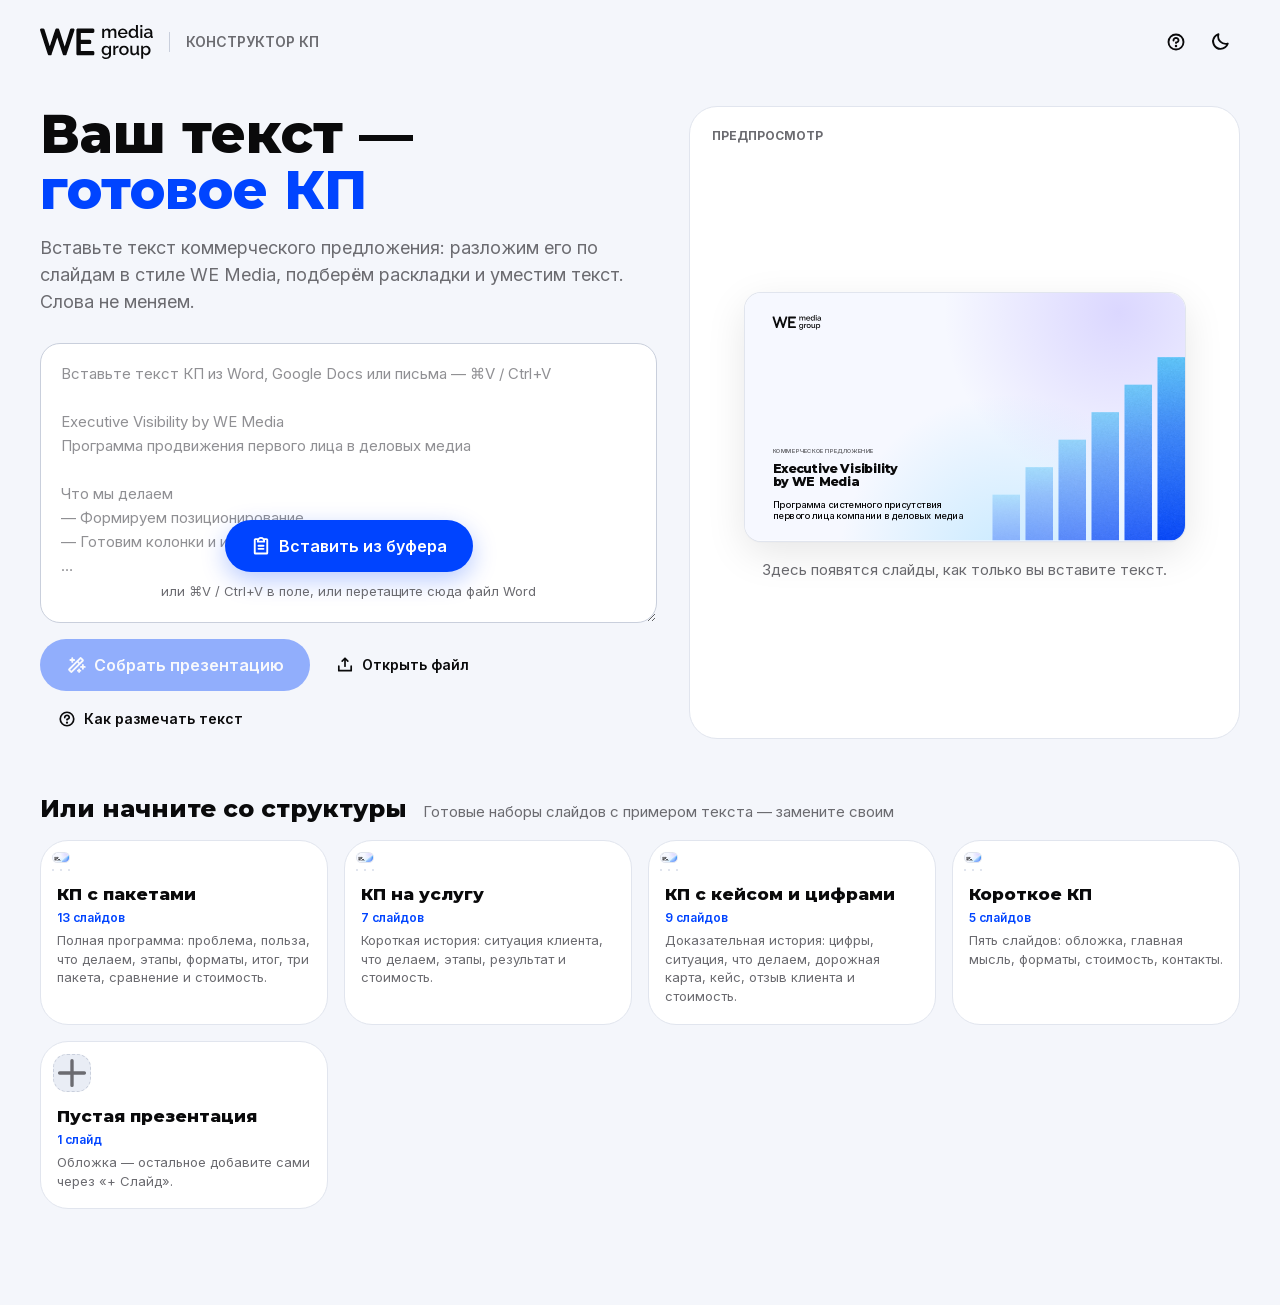
==== commit ee995dc4: "Скруглённый интерфейс, 4 новых слайда, библиотека графики, логотипы партнёров, иконки - Интерфейс в " ====
--- a/index.html
+++ b/index.html
@@ -529,12 +529,160 @@
 .sl-contacts .ct .it-d, .sl-contacts .ct .it-only { display: block; font: 500 max(24px, calc(34px * var(--k)))/1.3 WEInter, Inter, Arial, sans-serif; color: var(--ink); margin-top: 6px; overflow-wrap: anywhere; }
 .sl-contacts .t-note { margin-top: calc(32px * var(--k)); }
 
+/* ================================================== партнёры на обложке */
+
+.cv-top .partner { display: block; width: auto; height: auto; object-fit: contain; flex: none; }
+.cv-top .partner.mono { filter: grayscale(1) brightness(0); }
+
+/* ========================================================= иконки пунктов */
+
+.ico { display: inline-flex; flex: none; color: var(--blue); position: relative; }
+.ico > svg, .ico > img { position: relative; width: 100%; height: 100%; display: block; }
+.ico > img { object-fit: contain; }
+.on-blue .ico, .sl.blue .ico, .card.vivid .ico, .stat.vivid .ico { color: #FFFFFF; }
+.ico-col { width: calc(64px * var(--k)); height: calc(64px * var(--k)); margin-bottom: calc(20px * var(--k)); }
+.ico-tile {
+  width: calc(108px * var(--k)); height: calc(108px * var(--k)); padding: calc(24px * var(--k));
+  margin-bottom: calc(28px * var(--k)); overflow: hidden;
+  background: var(--vivid); color: #FFFFFF;
+}
+.ico-tile > svg, .ico-tile > img { width: 100%; height: 100%; }
+.nl .n .ico-n { width: calc(var(--nsize, 32px) * 1.45 * var(--k)); height: calc(var(--nsize, 32px) * 1.45 * var(--k)); vertical-align: middle; margin-top: -0.3em; }
+.ml > li.has-ico::before { display: none; }
+.ml > li.has-ico { padding-left: calc(56px * var(--k)); }
+.ml .ico-m { position: absolute; left: 0; top: calc(var(--pad, 22px) * var(--k) - 2px); width: calc(40px * var(--k)); height: calc(40px * var(--k)); }
+.card .ico-card { width: calc(72px * var(--k)); height: calc(72px * var(--k)); margin-bottom: calc(24px * var(--k)); }
+.sl .chain .ico-ch { width: calc(44px * var(--k)); height: calc(44px * var(--k)); margin-bottom: calc(10px * var(--k)); color: var(--blue); }
+.sl-contacts .ct > li.has-ico { display: grid; grid-template-columns: auto minmax(0, 1fr); column-gap: calc(18px * var(--k)); align-items: start; }
+.sl-contacts .ico-ct { width: calc(48px * var(--k)); height: calc(48px * var(--k)); margin-top: 4px; }
+
+/* ============================================== графика из библиотеки */
+
+.g.gb { overflow: hidden; background: linear-gradient(180deg, #5CC8FF 0%, #3D8BFF 38%, #0044FF 100%); }
+.g.gb.hz { background: linear-gradient(270deg, #0044FF 0%, #3D8BFF 62%, #5CC8FF 100%); }
+.g.gb.wt { background: linear-gradient(180deg, rgba(255, 255, 255, 0.95), rgba(255, 255, 255, 0.42)); }
+.g.gb.wt.hz { background: linear-gradient(270deg, rgba(255, 255, 255, 0.95), rgba(255, 255, 255, 0.4)); }
+.ring.wt { border-color: rgba(255, 255, 255, 0.38); }
+.disk.wt { background: radial-gradient(circle at 30% 70%, rgba(255, 255, 255, 0.9) 0%, rgba(255, 255, 255, 0.45) 55%, rgba(255, 255, 255, 0.12) 100%); }
+.g.sqo { border: 2px solid rgba(0, 68, 255, 0.3); }
+.g.glow { width: 220px; height: 220px; background: radial-gradient(closest-side, rgba(61, 139, 255, 0.5), rgba(92, 200, 255, 0.16) 55%, rgba(92, 200, 255, 0) 100%); }
+.g.lit { overflow: hidden; background: linear-gradient(135deg, #5CC8FF 0%, #0044FF 55%, #7B61FF 100%); }
+.g.lit.wt { background: linear-gradient(135deg, #FFFFFF, rgba(255, 255, 255, 0.55)); }
+.g.gsq { overflow: hidden; }
+.g.gsq.s0 { background: linear-gradient(135deg, #5CC8FF, #3D8BFF); opacity: 0.55; }
+.g.gsq.s1 { background: linear-gradient(135deg, #3D8BFF, #0044FF); opacity: 0.8; }
+.g.gsq.s2 { background: var(--vivid); }
+.g.gsq.wt.s0 { background: linear-gradient(135deg, rgba(255, 255, 255, 0.55), rgba(255, 255, 255, 0.25)); opacity: 1; }
+.g.gsq.wt.s1 { background: linear-gradient(135deg, rgba(255, 255, 255, 0.78), rgba(255, 255, 255, 0.42)); opacity: 1; }
+.g.gsq.wt.s2 { background: linear-gradient(135deg, #FFFFFF, rgba(255, 255, 255, 0.66)); }
+.g.msq { overflow: hidden; }
+.g.msq.v { background: var(--vivid); }
+.g.g-img { display: block; }
+.g.gclip { overflow: hidden; }
+.sq-row.sq-space { height: 200px; }
+
+/* ============================================================== цифры */
+
+.stats {
+  margin-top: auto; height: 400px;
+  display: grid; grid-template-columns: repeat(var(--c, 3), minmax(0, 1fr)); grid-auto-rows: minmax(0, 1fr);
+  gap: 24px;
+}
+.stats.two-rows { height: 560px; }
+.sl-stats .mt-lead { margin-top: calc(24px * var(--k)); }
+.sl-stats .t-lead { font-size: max(24px, calc(34px * var(--k))); color: var(--muted); }
+.stat {
+  position: relative; overflow: hidden; background: var(--panel);
+  padding: calc(40px * var(--k)); display: flex; flex-direction: column;
+}
+.stat.vivid { background: var(--vivid); color: #FFFFFF; }
+.stat .ico-stat { position: absolute; right: calc(36px * var(--k)); top: calc(36px * var(--k)); width: calc(64px * var(--k)); height: calc(64px * var(--k)); z-index: 1; }
+.stat .st-in { position: relative; z-index: 1; flex: 1 1 auto; min-height: 0; overflow: hidden; display: flex; flex-direction: column; }
+.stat .st-in > :first-child { margin-top: auto; }
+.st-n { display: block; font: 800 calc(112px * var(--k))/0.95 WEMontserrat, Montserrat, Arial, sans-serif; color: var(--blue); font-variant-numeric: lining-nums; overflow-wrap: break-word; }
+.stats.two-rows .st-n { font-size: calc(84px * var(--k)); }
+.st-l { display: block; margin-top: calc(18px * var(--k)); font: 500 max(24px, calc(28px * var(--k)))/1.3 WEInter, Inter, Arial, sans-serif; color: var(--ink); text-wrap: pretty; }
+.stat.vivid .st-n { color: #FFFFFF; }
+.stat.vivid .st-l { color: rgba(255, 255, 255, 0.9); }
+
+/* ===================================================== дорожная карта */
+
+.sl .tl {
+  margin-top: auto; margin-bottom: auto; padding-top: calc(40px * var(--k));
+  display: grid; grid-template-columns: repeat(var(--n, 4), minmax(0, 1fr)); grid-template-rows: auto auto auto;
+  column-gap: calc(40px * var(--k));
+}
+.tl > li { display: grid; grid-row: span 3; grid-template-rows: subgrid; min-width: 0; }
+.tl .tl-t { align-self: end; padding-bottom: calc(22px * var(--k)); font: 800 calc(34px * var(--k))/1.15 WEMontserrat, Montserrat, Arial, sans-serif; color: var(--blue); }
+.tl .tl-node { position: relative; height: calc(32px * var(--k)); display: flex; align-items: center; }
+.tl .tl-node::before {
+  content: ''; position: absolute; left: 0; right: calc(-40px * var(--k)); top: 50%;
+  height: 2px; margin-top: -1px; background: var(--ring);
+}
+.tl > li:last-child .tl-node::before { right: 0; }
+.tl .tl-node::after {
+  content: ''; position: relative; z-index: 1;
+  width: calc(32px * var(--k)); height: calc(32px * var(--k)); border-radius: 50%;
+  background: #FFFFFF; box-shadow: inset 0 0 0 calc(5px * var(--k)) var(--blue);
+}
+.tl > li.first .tl-node::after { background: radial-gradient(circle at 30% 70%, #5CC8FF 0%, #0044FF 50%, #7B61FF 100%); box-shadow: none; }
+.tl > li.has-ico .tl-node { height: calc(88px * var(--k)); }
+.tl > li.has-ico .tl-node::after { display: none; }
+.tl .ico-tl {
+  position: relative; z-index: 1; width: calc(88px * var(--k)); height: calc(88px * var(--k));
+  padding: calc(20px * var(--k)); border-radius: 50%; overflow: hidden;
+  background: radial-gradient(circle at 30% 70%, #5CC8FF 0%, #0044FF 50%, #7B61FF 100%); color: #FFFFFF;
+}
+.tl .ico-tl .grain { border-radius: 50%; }
+.tl .tl-d { padding-top: calc(24px * var(--k)); padding-right: calc(8px * var(--k)); font: 400 max(24px, calc(28px * var(--k)))/1.4 WEInter, Inter, Arial, sans-serif; color: #2A2A2E; text-wrap: pretty; }
+.tl.dense .tl-t { font-size: calc(28px * var(--k)); }
+.sl-timeline .t-lead { font-size: max(24px, calc(34px * var(--k))); color: var(--muted); }
+.sl-timeline .sl-body { }
+
+/* ============================================================== цитата */
+
+.sl-quote .sl-body { max-width: 1280px; }
+.q-mark { position: relative; overflow: hidden; width: calc(112px * var(--k)); height: calc(112px * var(--k)); padding: calc(24px * var(--k)); background: var(--vivid); color: #FFFFFF; flex: none; }
+.q-mark > svg { position: relative; width: 100%; height: 100%; display: block; }
+.sl .q-label { margin-top: calc(40px * var(--k)); font: 600 max(24px, calc(26px * var(--k)))/1.3 WEInter, Inter, Arial, sans-serif; color: var(--muted); text-transform: uppercase; }
+.sl .q-text { margin-top: calc(28px * var(--k)); font-size: calc(56px * var(--k)); line-height: 1.16; }
+.sl .q-mark + .q-text { margin-top: calc(48px * var(--k)); }
+.q-by { margin-top: calc(56px * var(--k)); padding-top: calc(24px * var(--k)); border-top: 2px solid var(--ink); max-width: 720px; }
+.q-author { font: 700 max(24px, calc(32px * var(--k)))/1.25 WEInter, Inter, Arial, sans-serif; }
+.sl .q-role { margin-top: calc(6px * var(--k)); font: 400 max(24px, calc(28px * var(--k)))/1.35 WEInter, Inter, Arial, sans-serif; color: var(--muted); }
+
+/* ================================================================ кейс */
+
+.sl-case .cs-panel { position: absolute; right: 0; top: 0; bottom: 0; width: 600px; z-index: 1; overflow: hidden; }
+.sl-case .cs-pin {
+  position: absolute; z-index: 2; left: 1392px; top: 200px; width: 408px; height: 470px;
+  overflow: hidden; color: #FFFFFF;
+}
+.cs-big { display: block; font: 800 168px/0.9 WEMontserrat, Montserrat, Arial, sans-serif; color: #FFFFFF; white-space: nowrap; }
+.sl .cs-label { margin-top: calc(24px * var(--k)); font: 500 max(24px, calc(32px * var(--k)))/1.3 WEInter, Inter, Arial, sans-serif; color: rgba(255, 255, 255, 0.92); text-wrap: pretty; }
+.sl-case .sl-head .num { color: #FFFFFF; }
+.sl-case .sl-head .rt { position: relative; z-index: 3; }
+.sl-case .sl-body { width: 1104px; }
+.sl-case .t-lead { font-size: max(24px, calc(34px * var(--k))); color: var(--muted); }
+.sl .cs-rows { padding-top: calc(40px * var(--k)); }
+.cs-rows > li {
+  display: grid; grid-template-columns: calc(240px * var(--k)) minmax(0, 1fr); column-gap: calc(32px * var(--k));
+  padding: calc(24px * var(--k)) 0; border-top: 1px solid var(--line); align-items: baseline;
+}
+.cs-rows > li.first { border-top: 2px solid var(--ink); }
+.cs-t { display: flex; align-items: center; gap: calc(14px * var(--k)); font: 800 calc(30px * var(--k))/1.2 WEMontserrat, Montserrat, Arial, sans-serif; color: var(--blue); }
+.cs-d { font: 400 max(24px, calc(30px * var(--k)))/1.4 WEInter, Inter, Arial, sans-serif; color: var(--ink); text-wrap: pretty; }
+.cs-d.wide { grid-column: 1 / -1; display: flex; gap: calc(14px * var(--k)); align-items: baseline; }
+.cs-rows .ico-cs { width: calc(40px * var(--k)); height: calc(40px * var(--k)); }
+
 </style>
 <style>
 /*
  * Оформление самого конструктора (не слайдов — те в slides.css и от темы не
- * зависят). Язык интерфейса — из стиля WE Media: прямые углы, Inter для
- * текста, Montserrat 800 для крупных заголовков, синий #0044FF как акцент.
+ * зависят). Цвета и шрифты — WE Media (Inter, Montserrat 800, синий #0044FF),
+ * форма элементов — как на edubridge.media: кнопки-пилюли, карточки со
+ * скруглением 20–28 и тонкой обводкой вместо теней, мягкие плашки-теги.
+ * Слайды при этом остаются с прямыми углами — так требует гайд.
  *
  * Все цвета — переменные ниже. Тёмные значения живут в двух блоках, которые
  * нужно держать одинаковыми: по системной настройке и по явному выбору
@@ -568,7 +716,10 @@
   --shadow: 0 1px 2px rgba(10, 10, 11, 0.06), 0 12px 40px rgba(10, 10, 11, 0.10);
   --stage-bg: #E3E8F2;
 
-  --radius: 2px;
+  --radius: 20px;      /* карточки */
+  --radius-lg: 28px;   /* окна, крупные блоки */
+  --radius-md: 16px;   /* миниатюры, плитки */
+  --radius-sm: 12px;   /* поля ввода, пункты меню */
   color-scheme: light;
 }
 
@@ -653,7 +804,7 @@
 .btn {
   display: inline-flex; align-items: center; justify-content: center; gap: 8px;
   height: 40px; padding: 0 18px;
-  border: 0; border-radius: var(--radius);
+  border: 0; border-radius: 999px;
   font-weight: 600; font-size: 14px; white-space: nowrap;
   background: transparent;
   transition: background-color .15s, color .15s, box-shadow .15s, opacity .15s;
@@ -678,7 +829,7 @@
 .icon-btn {
   width: 40px; height: 40px; flex: none;
   display: inline-flex; align-items: center; justify-content: center;
-  border: 0; border-radius: var(--radius); background: transparent; color: var(--text);
+  border: 0; border-radius: 50%; background: transparent; color: var(--text);
 }
 .icon-btn svg { width: 20px; height: 20px; }
 .icon-btn:hover { background: var(--hover); }
@@ -689,16 +840,16 @@
 
 .chip-btn {
   display: inline-flex; align-items: center; gap: 6px;
-  height: 32px; padding: 0 12px; border: 0; border-radius: var(--radius);
+  height: 32px; padding: 0 14px; border: 0; border-radius: 999px;
   font-weight: 600; font-size: 13px; white-space: nowrap;
   background: var(--hover); color: var(--muted);
 }
 .chip-btn.ok { background: var(--ok-bg); color: var(--ok-text); }
 .chip-btn.warn { background: var(--warn-bg); color: var(--warn-text); }
 
-.seg { display: flex; padding: 3px; background: var(--hover); gap: 3px; border-radius: var(--radius); }
+.seg { display: flex; padding: 4px; background: var(--hover); gap: 4px; border-radius: 999px; }
 .seg button {
-  flex: 1; min-height: 36px; border: 0; background: transparent; border-radius: var(--radius);
+  flex: 1; min-height: 36px; border: 0; background: transparent; border-radius: 999px;
   font-weight: 600; font-size: 13px; color: var(--muted);
   display: inline-flex; align-items: center; justify-content: center; gap: 8px;
 }
@@ -790,6 +941,7 @@
 .tpl-tile:hover { border-color: var(--blue); }
 .tile-thumb { padding: 12px 12px 0; }
 .tile-thumb .mini { box-shadow: 0 0 0 1px var(--line); }
+.tile-strip { display: grid; grid-template-columns: repeat(3, minmax(0, 1fr)); gap: 8px; margin-top: 8px; }
 .tile-info { display: flex; flex-direction: column; gap: 4px; padding: 14px 16px 18px; }
 .tile-name { font: 800 17px/1.25 WEMontserrat, Montserrat, sans-serif; }
 .tile-meta { font-size: 12px; font-weight: 600; color: var(--blue); }
@@ -862,15 +1014,15 @@
 .doc-title { flex: 1; min-width: 0; }
 .doc-title input {
   width: 100%; max-width: 520px; height: 38px; padding: 0 10px;
-  border: 1px solid transparent; border-radius: var(--radius); background: transparent;
+  border: 1px solid transparent; border-radius: var(--radius-sm); background: transparent;
   font: 700 16px/1 WEInter, Inter, sans-serif; outline: none;
 }
 .doc-title input:hover { border-color: var(--line); }
 .doc-title input:focus { border-color: var(--blue); box-shadow: var(--focus); background: var(--input); }
 .top-actions { display: flex; align-items: center; gap: 4px; }
 .split-btn { display: flex; margin-left: 6px; }
-.split-btn .btn:first-child { border-radius: var(--radius) 0 0 var(--radius); }
-.split-btn .caret { width: 38px; padding: 0; border-left: 1px solid rgba(255, 255, 255, 0.28); border-radius: 0 var(--radius) var(--radius) 0; }
+.split-btn .btn:first-child { border-radius: 999px 0 0 999px; padding-right: 16px; }
+.split-btn .caret { width: 42px; padding: 0 4px 0 0; border-left: 1px solid rgba(255, 255, 255, 0.28); border-radius: 0 999px 999px 0; }
 
 .pop {
   position: absolute; z-index: 40;
@@ -879,7 +1031,7 @@
 .export-pop { right: 14px; top: 56px; width: 300px; padding: 6px; }
 .menu-item {
   display: flex; align-items: center; gap: 12px; width: 100%; text-align: left;
-  padding: 10px 12px; border: 0; background: none; border-radius: var(--radius);
+  padding: 10px 12px; border: 0; background: none; border-radius: var(--radius-sm);
 }
 .menu-item:hover { background: var(--hover); }
 .menu-item svg { width: 22px; height: 22px; fill: var(--blue); }
@@ -965,7 +1117,7 @@
 .field { display: flex; flex-direction: column; min-width: 0; transition: background-color .3s; }
 .field.flash, .item-row.flash, .prow-ed.flash { background: var(--active-bg); }
 .field input[type="text"], .field textarea, .tbl-ed input, .tbl-ed textarea {
-  width: 100%; padding: 9px 11px; border: 1px solid var(--line-strong); border-radius: var(--radius);
+  width: 100%; padding: 10px 14px; border: 1px solid var(--line-strong); border-radius: var(--radius-sm);
   background: var(--input); outline: none; line-height: 1.45; font-size: 14px;
   transition: border-color .15s, box-shadow .15s;
 }
@@ -981,7 +1133,7 @@
 .field textarea.bulk, .fill-box textarea { resize: vertical; overflow: auto; min-height: 84px; border-style: dashed; }
 .fill-box { padding: 14px; background: var(--active-bg); display: flex; flex-direction: column; }
 .fill-box .label { color: var(--active-text); }
-.fill-box textarea { width: 100%; padding: 10px 12px; border: 1.5px dashed var(--blue); background: var(--input); outline: none; font-size: 14px; line-height: 1.45; border-radius: var(--radius); }
+.fill-box textarea { width: 100%; padding: 10px 12px; border: 1.5px dashed var(--blue); background: var(--input); outline: none; font-size: 14px; line-height: 1.45; border-radius: var(--radius-sm); }
 .fill-box textarea:focus { box-shadow: var(--focus); border-style: solid; }
 .item-row { display: grid; grid-template-columns: 26px minmax(0, 1fr) auto; gap: 8px; align-items: start; padding: 4px 0; transition: background-color .3s; }
 .item-num { font: 800 13px/38px WEMontserrat, Montserrat, sans-serif; color: var(--blue); }
@@ -998,7 +1150,7 @@
 .pr-mid { display: grid; grid-template-columns: minmax(0, 1.4fr) minmax(0, 1fr); gap: 6px; }
 .pr-bottom { display: flex; align-items: center; gap: 8px; }
 .pr-bottom input { flex: 1; min-width: 0; }
-.prow-ed input[type="text"], .prow-ed textarea { width: 100%; padding: 8px 10px; border: 1px solid var(--line-strong); background: var(--input); outline: none; font-size: 13px; border-radius: var(--radius); resize: none; overflow: hidden; }
+.prow-ed input[type="text"], .prow-ed textarea { width: 100%; padding: 8px 10px; border: 1px solid var(--line-strong); background: var(--input); outline: none; font-size: 13px; border-radius: 10px; resize: none; overflow: hidden; }
 .prow-ed input:focus, .prow-ed textarea:focus { border-color: var(--blue); box-shadow: var(--focus); }
 .swatches { display: flex; gap: 4px; flex: none; }
 .sw { width: 24px; height: 24px; border: 0; padding: 0; box-shadow: inset 0 0 0 1px var(--line-strong); }
@@ -1050,6 +1202,127 @@
 .install-banner span { flex: 1; }
 
 #printRoot { display: none; }
+
+/* ======================================== скругления: как на edubridge.media */
+
+code { border-radius: 6px; }
+.mini { border-radius: 10px; }
+.hp-demo, .tpl-stage { border-radius: var(--radius-md); }
+.hero-preview { border-radius: var(--radius-lg); padding: 22px; }
+.paste-box textarea, .import-main textarea { border-radius: var(--radius); }
+.hp-cell .mini, .tile-thumb .mini, .strip-item, .strip-item .mini { border-radius: 12px; }
+.draft { border-radius: var(--radius); padding: 10px 10px 14px; }
+.draft .thumb { border-radius: 12px; }
+.tpl-tile { border-radius: var(--radius-lg); overflow: hidden; }
+.tpl-tile.blank .tile-thumb > div { border-radius: 14px; }
+.modal-card { border-radius: var(--radius-lg); }
+.pop { border-radius: var(--radius); }
+.add-item { border-radius: var(--radius-md); }
+.add-item .mini { border-radius: 10px; }
+.progress, .progress div { border-radius: 999px; }
+.check-line { border-radius: var(--radius-sm); }
+.status { border-radius: 999px; padding: 12px 22px; }
+.install-banner { border-radius: 0 0 var(--radius) var(--radius); }
+.chip-btn.check-chip { height: 36px; }
+
+/* редактор: панели — отдельные карточки на подложке */
+.editor { background: var(--bg); }
+.topbar { margin: 10px 10px 0; border: 1px solid var(--line); border-radius: var(--radius); height: 60px; }
+.workspace { gap: 10px; padding: 10px; }
+.slides-panel, .stage-panel, .form-panel { border: 1px solid var(--line); border-radius: var(--radius-lg); overflow: hidden; }
+.form-panel { overflow-y: auto; }
+.slides-panel { border-right: 1px solid var(--line); }
+.form-panel { border-left: 1px solid var(--line); }
+.stage-panel { border-radius: var(--radius-lg); }
+.stage-frame { border-radius: 14px; }
+.stage-bar { border-top: 1px solid var(--line); }
+.slide-item { border-radius: var(--radius-md); padding: 7px; }
+.slide-item .thumb { border-radius: 10px; }
+.slide-item .tools { border-radius: 999px; padding: 3px; }
+.slide-item.has-warn .cap::after { border-radius: 50%; }
+.add-slide .btn { height: 44px; }
+.export-pop { top: 64px; right: 4px; padding: 8px; }
+.deck-box, .layouts-box { margin: 10px 10px 0; border: 1px solid var(--line); border-radius: var(--radius); }
+.box-toggle { border-radius: var(--radius); }
+.layouts-box { padding: 14px 14px 16px; }
+.layout-btn { border-radius: 14px; padding: 5px; }
+.layout-btn .mini { border-radius: 9px; }
+.hidden-note { border-radius: var(--radius-sm); }
+.form { padding: 18px 20px 0; }
+.prow-ed { border-radius: var(--radius-md); }
+.fill-box { border-radius: var(--radius-md); }
+.sw { border-radius: 50%; }
+.client-prev { border-radius: 8px; }
+.toggle input { border-radius: 6px; }
+
+/* мягкая кнопка: голубая подложка, синий текст */
+.btn-soft { background: var(--active-bg); color: var(--active-text); }
+.btn-soft:hover { background: var(--blue); color: var(--on-accent); }
+.icon-btn.xs { width: 22px; height: 22px; }
+.icon-btn.xs svg { width: 12px; height: 12px; }
+
+/* --------------------------------------------- логотипы партнёров */
+
+.logo-grid { display: grid; grid-template-columns: repeat(3, minmax(0, 1fr)); gap: 8px; }
+.logo-tile {
+  position: relative; height: 64px; padding: 10px 14px;
+  display: flex; align-items: center; justify-content: center; gap: 6px;
+  border: 1px solid var(--line); border-radius: var(--radius-md); background: #FFFFFF; color: #0A0A0B;
+  transition: border-color .15s, box-shadow .15s;
+}
+.logo-tile img { max-width: 100%; max-height: 34px; object-fit: contain; display: block; }
+.logo-tile:hover { border-color: var(--blue); }
+.logo-tile.on { border-color: var(--blue); box-shadow: inset 0 0 0 1px var(--blue); background: #F3F6FF; }
+.logo-tile.add { background: var(--surface); color: var(--muted); border-style: dashed; flex-direction: column; font-size: 12px; font-weight: 600; }
+.logo-tile.add svg { width: 18px; height: 18px; fill: currentColor; }
+.logo-tile.add:hover { color: var(--blue); }
+.tile-badge {
+  position: absolute; left: 6px; top: 6px; min-width: 18px; height: 18px; padding: 0 5px;
+  border-radius: 999px; background: var(--blue); color: #FFFFFF; font: 700 11px/18px WEInter, Inter, sans-serif; text-align: center;
+}
+.tile-del { position: absolute; right: 4px; top: 4px; background: var(--surface); box-shadow: 0 0 0 1px var(--line); opacity: 0; transition: opacity .15s; }
+.logo-tile:hover .tile-del, .layout-btn:hover .tile-del { opacity: 1; }
+.layout-btn { position: relative; }
+.layout-btn.add .add-mini { display: grid; place-items: center; background: var(--well); color: var(--muted); border: 1.5px dashed var(--line-strong); }
+.layout-btn.add .add-mini svg { width: 22px; height: 22px; fill: currentColor; }
+.layout-btn.add:hover .add-mini { color: var(--blue); border-color: var(--blue); }
+
+/* ----------------------------------------------- иконки пунктов */
+
+.item-row { grid-template-columns: 40px minmax(0, 1fr) auto; }
+.item-num {
+  position: relative; width: 40px; height: 40px; padding: 0; margin-top: 0;
+  display: grid; place-items: center;
+  border: 1px solid var(--line); border-radius: 12px; background: var(--surface);
+  font: 800 13px/1 WEMontserrat, Montserrat, sans-serif; color: var(--blue);
+}
+.item-num .plus { display: none; }
+.item-num:hover { border-color: var(--blue); background: var(--active-bg); }
+.item-num:hover .n { display: none; }
+.item-num:hover .plus { display: grid; }
+.item-num .plus svg { width: 16px; height: 16px; fill: var(--blue); }
+.item-num.has-ico { background: var(--active-bg); border-color: transparent; color: var(--blue); }
+.item-num.has-ico svg, .item-num.has-ico img { width: 24px; height: 24px; display: block; object-fit: contain; }
+.row-actions { flex-wrap: wrap; }
+
+.icon-pop { position: fixed; z-index: 70; width: 380px; max-width: calc(100vw - 16px); padding: 12px; display: flex; flex-direction: column; gap: 10px; }
+.ic-search {
+  width: 100%; height: 40px; padding: 0 16px; border: 1px solid var(--line-strong); border-radius: 999px;
+  background: var(--input); outline: none; font-size: 14px;
+}
+.ic-search:focus { border-color: var(--blue); box-shadow: var(--focus); }
+.ic-grid { display: grid; grid-template-columns: repeat(7, minmax(0, 1fr)); gap: 4px; max-height: 300px; overflow-y: auto; scrollbar-width: thin; padding: 2px; }
+.ic {
+  aspect-ratio: 1; display: grid; place-items: center; padding: 8px;
+  border: 0; border-radius: 12px; background: transparent; color: var(--blue);
+}
+.ic svg, .ic img { width: 100%; height: 100%; display: block; object-fit: contain; }
+.ic:hover { background: var(--active-bg); }
+.ic.on { background: var(--blue); color: #FFFFFF; }
+.ic.none { color: var(--muted); }
+.ic.none svg { width: 60%; height: 60%; fill: currentColor; }
+.ic-empty { grid-column: 1 / -1; padding: 12px 4px; }
+.ic-foot { display: flex; align-items: center; gap: 10px; padding-top: 4px; border-top: 1px solid var(--line); }
 
 /* -------------------------------------------------------- PDF: печать */
 
@@ -1084,13 +1357,16 @@
   .workspace { display: flex; flex-direction: column; }
   .stage-panel { order: 1; }
   .stage { height: 56vw; min-height: 200px; padding: 12px; flex: none; }
-  .slides-panel { order: 2; border-right: 0; border-bottom: 1px solid var(--line); }
+  .slides-panel { order: 2; }
   .slides-list { flex-direction: row; overflow-x: auto; overflow-y: hidden; padding: 8px; }
   .slide-item { flex: none; width: 150px; }
   .slide-item .tools { display: none; }
   .add-slide { padding: 0 8px 8px; }
-  .form-panel { order: 3; border-left: 0; overflow: visible; }
-  .topbar { gap: 4px; padding: 0 6px; }
+  .form-panel { order: 3; overflow: visible; }
+  .workspace { padding: 8px; gap: 8px; }
+  .topbar { gap: 4px; padding: 0 6px; margin: 8px 8px 0; }
+  .icon-pop { width: calc(100vw - 16px); }
+  .ic-grid { grid-template-columns: repeat(6, minmax(0, 1fr)); }
   .modal { padding: 8px; }
   .modal-card { padding: 22px 18px; }
   .tpl-kinds { columns: 1; }
@@ -1244,7 +1520,7 @@
       </div>
     </section>
 
-    <aside class="form-panel" aria-label="Содержимое слайда">
+    <aside class="form-panel" id="formPanel" aria-label="Содержимое слайда">
       <section class="deck-box" id="deckBox"></section>
       <section class="layouts-box">
         <div class="box-head">
@@ -1254,6 +1530,13 @@
         <div class="layouts" id="layouts"></div>
         <p class="hidden-note" id="hiddenNote" hidden></p>
       </section>
+      <section class="layouts-box gfx-box" id="gfxBox" hidden>
+        <div class="box-head">
+          <span class="eyebrow">Графика</span>
+          <span class="muted small" id="gfxName"></span>
+        </div>
+        <div class="layouts" id="gfxGrid"></div>
+      </section>
       <div class="form" id="form"></div>
     </aside>
   </div>
@@ -1261,6 +1544,9 @@
 
 <!-- ================================================ меню «+ слайд» -->
 <div class="pop add-pop" id="addPop" hidden></div>
+
+<!-- ======================================================= выбор иконки -->
+<div class="pop icon-pop" id="iconPop" hidden></div>
 
 <!-- =================================================== вставка текста -->
 <div class="modal" id="importModal" hidden>
@@ -1323,7 +1609,7 @@
 </div>
 
 <p class="status" id="status" role="status" aria-live="polite"></p>
-<input type="file" id="logoInput" accept="image/png,image/svg+xml,image/webp,image/jpeg" hidden>
+<input type="file" id="imageInput" accept="image/png,image/svg+xml,image/webp,image/jpeg" hidden>
 <input type="file" id="textFileInput" accept=".docx,.txt,.md,.markdown,.html,.htm,text/plain,text/markdown,application/vnd.openxmlformats-officedocument.wordprocessingml.document" hidden>
 
 <!-- слайды для печати в PDF (заполняются перед печатью) -->
@@ -1331,7 +1617,9 @@
 
 <script>
 const LOGO = {"vb": [0.0, 0.0, 874.65, 263.673], "paths": ["M592.134 100.096h-15.083V59.921q0-10.01-3.29-14.672-3.292-4.662-9.599-4.662t-11.792 4.799q-5.347 4.662-7.542 12.204v42.506h-15.083V59.921q0-10.01-3.29-14.672t-9.462-4.662q-6.307 0-11.792 4.662-5.347 4.662-7.678 12.203v42.644H482.44V28.383h13.711v14.398q4.25-7.542 11.107-11.518 6.993-4.113 15.906-4.114 8.911 0 13.986 4.662 5.21 4.662 6.444 11.655 4.662-7.953 11.381-12.066 6.856-4.251 15.631-4.251 6.308 0 10.558 2.331 4.251 2.331 6.582 6.445 2.331 3.977 3.291 9.324 1.097 5.211 1.097 11.106zm49.877 1.371q-8.364 0-15.22-2.879-6.719-3.017-11.655-8.09a38.6 38.6 0 0 1-7.678-11.792q-2.605-6.72-2.605-14.261 0-10.146 4.662-18.511 4.662-8.5 13.026-13.574 8.364-5.211 19.608-5.211t19.333 5.211q8.228 5.073 12.752 13.437 4.525 8.365 4.525 17.963 0 1.645-.137 3.154a57 57 0 0 1-.274 2.331h-57.453q.412 6.307 3.428 11.106 3.154 4.662 7.953 7.404 4.8 2.606 10.284 2.606 6.033 0 11.381-3.017 5.484-3.017 7.404-7.953l12.89 3.702q-2.333 5.211-7.13 9.462-4.662 4.113-11.108 6.581-6.444 2.331-13.986 2.331m-21.527-42.232h43.33q-.412-6.17-3.566-10.832-3.015-4.8-7.816-7.405-4.661-2.742-10.42-2.742-5.623 0-10.42 2.742-4.664 2.605-7.68 7.405-3.016 4.661-3.428 10.832m66.053 5.073q0-10.284 4.114-18.648 4.25-8.5 11.518-13.437 7.267-5.074 16.728-5.074 8.227 0 14.81 4.251 6.718 4.25 10.42 10.558V0h15.083v83.093q0 2.605.96 3.703.96 1.096 3.153 1.234v12.066q-4.25.686-6.58.686-4.253 0-7.269-2.469-2.879-2.467-3.016-5.896l-.137-5.347q-4.114 6.855-11.107 10.695-6.993 3.702-14.534 3.702-7.405 0-13.712-2.879-6.171-2.88-10.833-8.09-4.524-5.21-7.13-11.929-2.468-6.72-2.468-14.261m57.59 10.01V55.533q-1.508-4.388-4.937-7.816-3.29-3.565-7.54-5.622-4.115-2.057-8.228-2.057-4.799 0-8.776 2.057-3.839 2.057-6.718 5.485-2.744 3.427-4.25 7.816-1.51 4.387-1.509 9.187 0 4.935 1.645 9.324a25.4 25.4 0 0 0 4.662 7.678q3.155 3.291 7.13 5.211 4.114 1.782 8.913 1.782 3.016 0 6.033-1.097a24 24 0 0 0 5.896-3.016q2.88-1.92 4.8-4.525 2.055-2.605 2.88-5.622m34.241 25.778V28.383h15.083v71.713zm0-83.505V0h15.083v16.591zm27.997 62.526q0-6.856 3.84-11.929 3.976-5.211 10.832-7.953 6.855-2.88 15.906-2.88 4.8 0 9.735.686 5.073.685 8.913 2.194V54.71q0-7.542-4.525-11.792-4.525-4.251-13.027-4.251-6.033 0-11.38 2.194-5.348 2.057-11.38 5.896l-5.074-10.147q7.13-4.799 14.26-7.13 7.267-2.331 15.22-2.331 14.397 0 22.624 7.679 8.365 7.541 8.365 21.527v26.738q0 2.605.822 3.703.96 1.096 3.154 1.234v12.066a33 33 0 0 1-3.702.548 34 34 0 0 1-2.743.138q-4.797 0-7.267-2.331-2.468-2.332-2.879-5.485l-.412-4.114q-4.662 6.033-11.929 9.324t-14.672 3.291q-7.13 0-12.75-2.879-5.624-3.017-8.777-8.09-3.154-5.073-3.154-11.381m45.661 4.388q1.645-1.783 2.605-3.565t.96-3.154v-8.227a39 39 0 0 0-8.09-2.194 44 44 0 0 0-8.365-.823q-8.226 0-13.437 3.291-5.073 3.291-5.073 9.05 0 3.153 1.645 6.033 1.782 2.88 4.936 4.662 3.291 1.782 8.09 1.783 4.937 0 9.461-1.92 4.526-1.92 7.268-4.936M510.823 233.782q-7.267 0-13.3-2.88a33.4 33.4 0 0 1-10.42-8.09q-4.252-5.073-6.72-11.655-2.33-6.582-2.33-13.849 0-7.679 2.467-14.397 2.468-6.719 6.856-11.792 4.525-5.211 10.558-8.09 6.033-2.88 13.438-2.88 8.638 0 15.082 4.114 6.583 4.113 10.833 10.695v-13.575h13.3v69.656q0 10.422-5.073 17.688-4.936 7.267-13.575 11.107t-19.47 3.839q-11.93 0-19.746-4.113t-13.3-11.244l8.501-7.953q4.114 5.76 10.558 8.776 6.582 3.016 13.986 3.016 6.171 0 11.381-2.331 5.348-2.193 8.502-6.993 3.153-4.662 3.153-11.792V220.07q-3.839 6.444-10.558 10.147-6.719 3.565-14.123 3.565m4.936-12.204a19.9 19.9 0 0 0 6.582-1.097 25 25 0 0 0 5.76-3.154q2.74-2.056 4.661-4.524 1.92-2.605 2.742-5.485v-18.785q-1.782-4.662-5.073-8.09-3.291-3.565-7.404-5.485-4.114-1.92-8.365-1.92-4.934 0-8.912 2.194-3.84 2.057-6.582 5.622-2.742 3.428-4.25 7.816a27.7 27.7 0 0 0-1.509 9.05q.001 4.935 1.645 9.187a27.9 27.9 0 0 0 4.8 7.678 22.4 22.4 0 0 0 7.13 5.211q4.113 1.782 8.775 1.782m93.227-47.168q-8.775.136-15.63 3.976-6.72 3.84-9.599 10.832v43.878h-15.083v-71.713h13.986v16.043q3.702-7.404 9.735-11.792 6.033-4.525 12.752-4.936h2.194q.96 0 1.645.137zm41.991 60.057q-8.501 0-15.22-2.879-6.72-3.017-11.655-8.227a37.8 37.8 0 0 1-7.405-11.792q-2.605-6.72-2.605-14.261t2.605-14.26 7.405-11.792q4.935-5.21 11.655-8.09 6.856-3.017 15.22-3.017t15.083 3.017q6.855 2.88 11.655 8.09 4.935 5.073 7.541 11.792 2.605 6.719 2.605 14.26 0 7.542-2.605 14.261-2.605 6.58-7.54 11.792-4.8 5.21-11.656 8.227-6.72 2.879-15.083 2.879m-21.39-37.022q0 6.857 2.88 12.341 2.878 5.485 7.677 8.638 4.8 3.154 10.833 3.154 5.895 0 10.695-3.154 4.936-3.29 7.816-8.775 2.88-5.622 2.88-12.341 0-6.856-2.88-12.34-2.88-5.485-7.816-8.639-4.8-3.291-10.695-3.291-6.033 0-10.833 3.291t-7.678 8.776q-2.88 5.347-2.88 12.34m70.966 7.816v-43.878h15.083v40.862q0 9.597 3.428 14.534 3.565 4.799 10.284 4.799 4.25 0 8.227-1.782 4.114-1.783 7.404-5.211 3.429-3.565 5.485-8.501v-44.701h15.083v54.71q0 2.605.96 3.703.96 1.096 3.154 1.234v12.066q-2.331.411-3.84.548a32 32 0 0 1-2.879.138q-4.114 0-6.856-2.194-2.743-2.332-3.154-5.896l-.274-7.13q-4.799 7.815-12.478 11.929-7.678 3.976-16.865 3.976-11.244 0-17.003-7.404-5.759-7.405-5.759-21.802m124.966 29.206q-8.638 0-15.22-4.113t-10.42-10.696v42.644h-15.084V161.383h13.3v12.889q4.114-6.444 10.696-10.283 6.581-3.84 14.671-3.84 7.404 0 13.575 3.017 6.17 2.88 10.695 8.09t6.993 11.929q2.605 6.582 2.605 13.986 0 10.284-4.113 18.785-3.976 8.502-11.244 13.575-7.13 4.936-16.454 4.936m-4.936-12.889q4.8 0 8.638-2.057 3.976-2.056 6.72-5.484 2.879-3.429 4.387-7.816a27.7 27.7 0 0 0 1.508-9.05q0-4.936-1.645-9.324t-4.8-7.678a22.4 22.4 0 0 0-7.13-5.211q-3.976-1.92-8.775-1.92-2.88 0-6.033 1.097a24 24 0 0 0-5.897 3.017 22.6 22.6 0 0 0-4.799 4.525q-2.055 2.605-2.879 5.485v18.785a30.2 30.2 0 0 0 5.073 7.953 27.2 27.2 0 0 0 7.267 5.621q4.114 2.058 8.365 2.057m-409.907-20.686H316.65V148.17h69.73c5.324 0 10.895-4.632 10.895-10.748v-12.416c0-5.444-4.096-11.107-10.895-11.107h-69.73V61.365h93.99c7.666 0 10.902-6.825 10.902-10.748V37.665c0-4.748-3.688-10.815-10.902-10.815H293.09c-5.769 0-10.824 4.63-10.824 10.784v187.163c0 5.694 5.1 10.519 10.823 10.519H410.64c6.872 0 10.902-6.355 10.902-10.519v-12.81c0-6.824-5.45-11.095-10.867-11.095M267.332 41.168c-2.84 7.904-3.15 8.82-3.15 8.82s-55.74 171.456-58.029 177.941c-2.29 6.481-8.294 7.387-10.244 7.387h-8.13c-3.454 0-8.81-2.421-10.213-7.387-1.587-5.623-43.52-131.026-43.594-131.255-.072.229-42.007 125.632-43.599 131.255-1.39 4.966-6.75 7.387-10.2 7.387h-8.136c-1.942 0-7.95-.906-10.245-7.387C59.506 221.444 3.764 49.988 3.764 49.988s-.308-.916-3.15-8.82c-2.523-7.436 3.092-14.318 10.19-14.318H24.08c4.907 0 8.668 3.066 10.113 6.803l1.924 5.008 39.98 127.814s42.247-128.81 43.092-131.678c1.098-3.776 4.67-7.998 10.34-7.998h8.886c5.675 0 9.245 4.222 10.35 7.998.835 2.868 43.091 131.678 43.091 131.678L231.83 38.661s.498-1.264 1.931-5.008c1.433-3.737 5.201-6.803 10.108-6.803h13.27c7.1 0 12.72 6.882 10.193 14.318"]};
-const ICONS = {"arrow-clockwise": "<svg aria-hidden=\"true\" focusable=\"false\" xmlns=\"http://www.w3.org/2000/svg\" viewBox=\"0 0 256 256\" fill=\"currentColor\"><path d=\"M244,56v48a12,12,0,0,1-12,12H184a12,12,0,1,1,0-24H201.1l-19-17.38c-.13-.12-.26-.24-.38-.37A76,76,0,1,0,127,204h1a75.53,75.53,0,0,0,52.15-20.72,12,12,0,0,1,16.49,17.45A99.45,99.45,0,0,1,128,228h-1.37A100,100,0,1,1,198.51,57.06L220,76.72V56a12,12,0,0,1,24,0Z\"/></svg>", "arrow-counter-clockwise": "<svg aria-hidden=\"true\" focusable=\"false\" xmlns=\"http://www.w3.org/2000/svg\" viewBox=\"0 0 256 256\" fill=\"currentColor\"><path d=\"M228,128a100,100,0,0,1-98.66,100H128a99.39,99.39,0,0,1-68.62-27.29,12,12,0,0,1,16.48-17.45,76,76,0,1,0-1.57-109c-.13.13-.25.25-.39.37L54.89,92H72a12,12,0,0,1,0,24H24a12,12,0,0,1-12-12V56a12,12,0,0,1,24,0V76.72L57.48,57.06A100,100,0,0,1,228,128Z\"/></svg>", "arrow-down": "<svg aria-hidden=\"true\" focusable=\"false\" xmlns=\"http://www.w3.org/2000/svg\" viewBox=\"0 0 256 256\" fill=\"currentColor\"><path d=\"M208.49,152.49l-72,72a12,12,0,0,1-17,0l-72-72a12,12,0,0,1,17-17L116,187V40a12,12,0,0,1,24,0V187l51.51-51.52a12,12,0,0,1,17,17Z\"/></svg>", "arrow-left": "<svg aria-hidden=\"true\" focusable=\"false\" xmlns=\"http://www.w3.org/2000/svg\" viewBox=\"0 0 256 256\" fill=\"currentColor\"><path d=\"M228,128a12,12,0,0,1-12,12H69l51.52,51.51a12,12,0,0,1-17,17l-72-72a12,12,0,0,1,0-17l72-72a12,12,0,0,1,17,17L69,116H216A12,12,0,0,1,228,128Z\"/></svg>", "arrow-right": "<svg aria-hidden=\"true\" focusable=\"false\" xmlns=\"http://www.w3.org/2000/svg\" viewBox=\"0 0 256 256\" fill=\"currentColor\"><path d=\"M224.49,136.49l-72,72a12,12,0,0,1-17-17L187,140H40a12,12,0,0,1,0-24H187L135.51,64.48a12,12,0,0,1,17-17l72,72A12,12,0,0,1,224.49,136.49Z\"/></svg>", "arrow-up": "<svg aria-hidden=\"true\" focusable=\"false\" xmlns=\"http://www.w3.org/2000/svg\" viewBox=\"0 0 256 256\" fill=\"currentColor\"><path d=\"M208.49,120.49a12,12,0,0,1-17,0L140,69V216a12,12,0,0,1-24,0V69L64.49,120.49a12,12,0,0,1-17-17l72-72a12,12,0,0,1,17,0l72,72A12,12,0,0,1,208.49,120.49Z\"/></svg>", "arrows-merge": "<svg aria-hidden=\"true\" focusable=\"false\" xmlns=\"http://www.w3.org/2000/svg\" viewBox=\"0 0 256 256\" fill=\"currentColor\"><path d=\"M196,40v64a12,12,0,0,1-3.51,8.49L140,165V203l11.51-11.52a12,12,0,0,1,17,17l-32,32a12,12,0,0,1-17,0l-32-32a12,12,0,0,1,17-17L116,203V165L63.51,112.49A12,12,0,0,1,60,104V40a12,12,0,0,1,24,0V99l44,44,44-44V40a12,12,0,0,1,24,0Z\"/></svg>", "caret-down": "<svg aria-hidden=\"true\" focusable=\"false\" xmlns=\"http://www.w3.org/2000/svg\" viewBox=\"0 0 256 256\" fill=\"currentColor\"><path d=\"M216.49,104.49l-80,80a12,12,0,0,1-17,0l-80-80a12,12,0,0,1,17-17L128,159l71.51-71.52a12,12,0,0,1,17,17Z\"/></svg>", "caret-left": "<svg aria-hidden=\"true\" focusable=\"false\" xmlns=\"http://www.w3.org/2000/svg\" viewBox=\"0 0 256 256\" fill=\"currentColor\"><path d=\"M168.49,199.51a12,12,0,0,1-17,17l-80-80a12,12,0,0,1,0-17l80-80a12,12,0,0,1,17,17L97,128Z\"/></svg>", "caret-right": "<svg aria-hidden=\"true\" focusable=\"false\" xmlns=\"http://www.w3.org/2000/svg\" viewBox=\"0 0 256 256\" fill=\"currentColor\"><path d=\"M184.49,136.49l-80,80a12,12,0,0,1-17-17L159,128,87.51,56.49a12,12,0,1,1,17-17l80,80A12,12,0,0,1,184.49,136.49Z\"/></svg>", "caret-up": "<svg aria-hidden=\"true\" focusable=\"false\" xmlns=\"http://www.w3.org/2000/svg\" viewBox=\"0 0 256 256\" fill=\"currentColor\"><path d=\"M216.49,168.49a12,12,0,0,1-17,0L128,97,56.49,168.49a12,12,0,0,1-17-17l80-80a12,12,0,0,1,17,0l80,80A12,12,0,0,1,216.49,168.49Z\"/></svg>", "check-circle": "<svg aria-hidden=\"true\" focusable=\"false\" xmlns=\"http://www.w3.org/2000/svg\" viewBox=\"0 0 256 256\" fill=\"currentColor\"><path d=\"M176.49,95.51a12,12,0,0,1,0,17l-56,56a12,12,0,0,1-17,0l-24-24a12,12,0,1,1,17-17L112,143l47.51-47.52A12,12,0,0,1,176.49,95.51ZM236,128A108,108,0,1,1,128,20,108.12,108.12,0,0,1,236,128Zm-24,0a84,84,0,1,0-84,84A84.09,84.09,0,0,0,212,128Z\"/></svg>", "check": "<svg aria-hidden=\"true\" focusable=\"false\" xmlns=\"http://www.w3.org/2000/svg\" viewBox=\"0 0 256 256\" fill=\"currentColor\"><path d=\"M232.49,80.49l-128,128a12,12,0,0,1-17,0l-56-56a12,12,0,1,1,17-17L96,183,215.51,63.51a12,12,0,0,1,17,17Z\"/></svg>", "clipboard-text": "<svg aria-hidden=\"true\" focusable=\"false\" xmlns=\"http://www.w3.org/2000/svg\" viewBox=\"0 0 256 256\" fill=\"currentColor\"><path d=\"M172,164a12,12,0,0,1-12,12H96a12,12,0,0,1,0-24h64A12,12,0,0,1,172,164Zm-12-52H96a12,12,0,0,0,0,24h64a12,12,0,0,0,0-24Zm60-64V216a20,20,0,0,1-20,20H56a20,20,0,0,1-20-20V48A20,20,0,0,1,56,28H90.53a51.88,51.88,0,0,1,74.94,0H200A20,20,0,0,1,220,48ZM100.29,60h55.42a28,28,0,0,0-55.42,0ZM196,52H178.59A52.13,52.13,0,0,1,180,64v8a12,12,0,0,1-12,12H88A12,12,0,0,1,76,72V64a52.13,52.13,0,0,1,1.41-12H60V212H196Z\"/></svg>", "copy": "<svg aria-hidden=\"true\" focusable=\"false\" xmlns=\"http://www.w3.org/2000/svg\" viewBox=\"0 0 256 256\" fill=\"currentColor\"><path d=\"M216,28H88A12,12,0,0,0,76,40V76H40A12,12,0,0,0,28,88V216a12,12,0,0,0,12,12H168a12,12,0,0,0,12-12V180h36a12,12,0,0,0,12-12V40A12,12,0,0,0,216,28ZM156,204H52V100H156Zm48-48H180V88a12,12,0,0,0-12-12H100V52H204Z\"/></svg>", "corners-out": "<svg aria-hidden=\"true\" focusable=\"false\" xmlns=\"http://www.w3.org/2000/svg\" viewBox=\"0 0 256 256\" fill=\"currentColor\"><path d=\"M220,48V88a12,12,0,0,1-24,0V60H168a12,12,0,0,1,0-24h40A12,12,0,0,1,220,48ZM88,196H60V168a12,12,0,0,0-24,0v40a12,12,0,0,0,12,12H88a12,12,0,0,0,0-24Zm120-40a12,12,0,0,0-12,12v28H168a12,12,0,0,0,0,24h40a12,12,0,0,0,12-12V168A12,12,0,0,0,208,156ZM88,36H48A12,12,0,0,0,36,48V88a12,12,0,0,0,24,0V60H88a12,12,0,0,0,0-24Z\"/></svg>", "dots-six-vertical": "<svg aria-hidden=\"true\" focusable=\"false\" xmlns=\"http://www.w3.org/2000/svg\" viewBox=\"0 0 256 256\" fill=\"currentColor\"><path d=\"M108,60A16,16,0,1,1,92,44,16,16,0,0,1,108,60Zm56,16a16,16,0,1,0-16-16A16,16,0,0,0,164,76ZM92,112a16,16,0,1,0,16,16A16,16,0,0,0,92,112Zm72,0a16,16,0,1,0,16,16A16,16,0,0,0,164,112ZM92,180a16,16,0,1,0,16,16A16,16,0,0,0,92,180Zm72,0a16,16,0,1,0,16,16A16,16,0,0,0,164,180Z\"/></svg>", "download-simple": "<svg aria-hidden=\"true\" focusable=\"false\" xmlns=\"http://www.w3.org/2000/svg\" viewBox=\"0 0 256 256\" fill=\"currentColor\"><path d=\"M228,144v64a12,12,0,0,1-12,12H40a12,12,0,0,1-12-12V144a12,12,0,0,1,24,0v52H204V144a12,12,0,0,1,24,0Zm-108.49,8.49a12,12,0,0,0,17,0l40-40a12,12,0,0,0-17-17L140,115V32a12,12,0,0,0-24,0v83L96.49,95.51a12,12,0,0,0-17,17Z\"/></svg>", "eye": "<svg aria-hidden=\"true\" focusable=\"false\" xmlns=\"http://www.w3.org/2000/svg\" viewBox=\"0 0 256 256\" fill=\"currentColor\"><path d=\"M251,123.13c-.37-.81-9.13-20.26-28.48-39.61C196.63,57.67,164,44,128,44S59.37,57.67,33.51,83.52C14.16,102.87,5.4,122.32,5,123.13a12.08,12.08,0,0,0,0,9.75c.37.82,9.13,20.26,28.49,39.61C59.37,198.34,92,212,128,212s68.63-13.66,94.48-39.51c19.36-19.35,28.12-38.79,28.49-39.61A12.08,12.08,0,0,0,251,123.13Zm-46.06,33C183.47,177.27,157.59,188,128,188s-55.47-10.73-76.91-31.88A130.36,130.36,0,0,1,29.52,128,130.45,130.45,0,0,1,51.09,99.89C72.54,78.73,98.41,68,128,68s55.46,10.73,76.91,31.89A130.36,130.36,0,0,1,226.48,128,130.45,130.45,0,0,1,204.91,156.12ZM128,84a44,44,0,1,0,44,44A44.05,44.05,0,0,0,128,84Zm0,64a20,20,0,1,1,20-20A20,20,0,0,1,128,148Z\"/></svg>", "file-html": "<svg aria-hidden=\"true\" focusable=\"false\" xmlns=\"http://www.w3.org/2000/svg\" viewBox=\"0 0 256 256\" fill=\"currentColor\"><path d=\"M48,128a12,12,0,0,0,12-12V44h76V92a12,12,0,0,0,12,12h48v12a12,12,0,0,0,24,0V88a12,12,0,0,0-3.51-8.49l-56-56A12,12,0,0,0,152,20H56A20,20,0,0,0,36,40v76A12,12,0,0,0,48,128ZM183,80H160V57ZM68,160v48a12,12,0,0,1-24,0V196H32v12a12,12,0,0,1-24,0V160a12,12,0,0,1,24,0v12H44V160a12,12,0,0,1,24,0Zm60,0a12,12,0,0,1-12,12h-4v36a12,12,0,0,1-24,0V172H84a12,12,0,0,1,0-24h32A12,12,0,0,1,128,160Zm72,0v48a12,12,0,0,1-24,0v-9.36l-.11.16a12,12,0,0,1-19.78,0l-.11-.16V208a12,12,0,0,1-24,0V160a12,12,0,0,1,21.89-6.8L166,170.82l12.11-17.62A12,12,0,0,1,200,160Zm56,48a12,12,0,0,1-12,12H220a12,12,0,0,1-12-12V160a12,12,0,0,1,24,0v36h12A12,12,0,0,1,256,208Z\"/></svg>", "file-pdf": "<svg aria-hidden=\"true\" focusable=\"false\" xmlns=\"http://www.w3.org/2000/svg\" viewBox=\"0 0 256 256\" fill=\"currentColor\"><path d=\"M200,164v8h12a12,12,0,0,1,0,24H200v12a12,12,0,0,1-24,0V152a12,12,0,0,1,12-12h32a12,12,0,0,1,0,24ZM92,172a32,32,0,0,1-32,32H56v4a12,12,0,0,1-24,0V152a12,12,0,0,1,12-12H60A32,32,0,0,1,92,172Zm-24,0a8,8,0,0,0-8-8H56v16h4A8,8,0,0,0,68,172Zm100,8a40,40,0,0,1-40,40H112a12,12,0,0,1-12-12V152a12,12,0,0,1,12-12h16A40,40,0,0,1,168,180Zm-24,0a16,16,0,0,0-16-16h-4v32h4A16,16,0,0,0,144,180ZM36,108V40A20,20,0,0,1,56,20h96a12,12,0,0,1,8.49,3.52l56,56A12,12,0,0,1,220,88v20a12,12,0,0,1-24,0v-4H148a12,12,0,0,1-12-12V44H60v64a12,12,0,0,1-24,0ZM160,57V80h23Z\"/></svg>", "file-zip": "<svg aria-hidden=\"true\" focusable=\"false\" xmlns=\"http://www.w3.org/2000/svg\" viewBox=\"0 0 256 256\" fill=\"currentColor\"><path d=\"M188,140H172a12,12,0,0,0-12,12v56a12,12,0,0,0,24,0v-4h4a32,32,0,0,0,0-64Zm0,40h-4V164h4a8,8,0,0,1,0,16Zm-48-28v56a12,12,0,0,1-24,0V152a12,12,0,0,1,24,0ZM96,208a12,12,0,0,1-12,12H52a12,12,0,0,1-10.42-17.95L63.32,164H52a12,12,0,0,1,0-24H84A12,12,0,0,1,94.42,158L72.68,196H84A12,12,0,0,1,96,208ZM216.49,79.52l-56-56A12,12,0,0,0,152,20H56A20,20,0,0,0,36,40v68a12,12,0,0,0,24,0V44h76V92a12,12,0,0,0,12,12h48v4a12,12,0,0,0,24,0V88A12,12,0,0,0,216.49,79.52ZM160,80V57l23,23Z\"/></svg>", "image": "<svg aria-hidden=\"true\" focusable=\"false\" xmlns=\"http://www.w3.org/2000/svg\" viewBox=\"0 0 256 256\" fill=\"currentColor\"><path d=\"M144,96a16,16,0,1,1,16,16A16,16,0,0,1,144,96Zm92-40V200a20,20,0,0,1-20,20H40a20,20,0,0,1-20-20V56A20,20,0,0,1,40,36H216A20,20,0,0,1,236,56ZM44,60v79.72l33.86-33.86a20,20,0,0,1,28.28,0L147.31,147l17.18-17.17a20,20,0,0,1,28.28,0L212,149.09V60Zm0,136H162.34L92,125.66l-48,48Zm168,0V183l-33.37-33.37L164.28,164l32,32Z\"/></svg>", "list-numbers": "<svg aria-hidden=\"true\" focusable=\"false\" xmlns=\"http://www.w3.org/2000/svg\" viewBox=\"0 0 256 256\" fill=\"currentColor\"><path d=\"M228,128a12,12,0,0,1-12,12H116a12,12,0,0,1,0-24H216A12,12,0,0,1,228,128ZM116,76H216a12,12,0,0,0,0-24H116a12,12,0,0,0,0,24ZM216,180H116a12,12,0,0,0,0,24H216a12,12,0,0,0,0-24ZM44,59.31V104a12,12,0,0,0,24,0V40A12,12,0,0,0,50.64,29.27l-16,8a12,12,0,0,0,9.36,22Zm39.73,96.86a27.7,27.7,0,0,0-11.2-18.63A28.89,28.89,0,0,0,32.9,143a27.71,27.71,0,0,0-4.17,7.54,12,12,0,0,0,22.55,8.21,4,4,0,0,1,.58-1,4.78,4.78,0,0,1,6.5-.82,3.82,3.82,0,0,1,1.61,2.6,3.63,3.63,0,0,1-.77,2.77l-.13.17L30.39,200.82A12,12,0,0,0,40,220H72a12,12,0,0,0,0-24H64l14.28-19.11A27.48,27.48,0,0,0,83.73,156.17Z\"/></svg>", "magic-wand": "<svg aria-hidden=\"true\" focusable=\"false\" xmlns=\"http://www.w3.org/2000/svg\" viewBox=\"0 0 256 256\" fill=\"currentColor\"><path d=\"M252,152a12,12,0,0,1-12,12H228v12a12,12,0,0,1-24,0V164H192a12,12,0,0,1,0-24h12V128a12,12,0,0,1,24,0v12h12A12,12,0,0,1,252,152ZM56,76H68V88a12,12,0,0,0,24,0V76h12a12,12,0,1,0,0-24H92V40a12,12,0,0,0-24,0V52H56a12,12,0,0,0,0,24ZM184,188h-4v-4a12,12,0,0,0-24,0v4h-4a12,12,0,0,0,0,24h4v4a12,12,0,0,0,24,0v-4h4a12,12,0,0,0,0-24ZM222.14,82.83,82.82,222.14a20,20,0,0,1-28.28,0L33.85,201.46a20,20,0,0,1,0-28.29L173.17,33.86a20,20,0,0,1,28.28,0l20.69,20.68A20,20,0,0,1,222.14,82.83ZM159,112,144,97,53.65,187.31l15,15Zm43.31-43.31-15-15L161,80l15,15Z\"/></svg>", "moon": "<svg aria-hidden=\"true\" focusable=\"false\" xmlns=\"http://www.w3.org/2000/svg\" viewBox=\"0 0 256 256\" fill=\"currentColor\"><path d=\"M236.37,139.4a12,12,0,0,0-12-3A84.07,84.07,0,0,1,119.6,31.59a12,12,0,0,0-15-15A108.86,108.86,0,0,0,49.69,55.07,108,108,0,0,0,136,228a107.09,107.09,0,0,0,64.93-21.69,108.86,108.86,0,0,0,38.44-54.94A12,12,0,0,0,236.37,139.4Zm-49.88,47.74A84,84,0,0,1,68.86,69.51,84.93,84.93,0,0,1,92.27,48.29Q92,52.13,92,56A108.12,108.12,0,0,0,200,164q3.87,0,7.71-.27A84.79,84.79,0,0,1,186.49,187.14Z\"/></svg>", "pencil-simple": "<svg aria-hidden=\"true\" focusable=\"false\" xmlns=\"http://www.w3.org/2000/svg\" viewBox=\"0 0 256 256\" fill=\"currentColor\"><path d=\"M230.14,70.54,185.46,25.85a20,20,0,0,0-28.29,0L33.86,149.17A19.85,19.85,0,0,0,28,163.31V208a20,20,0,0,0,20,20H92.69a19.86,19.86,0,0,0,14.14-5.86L230.14,98.82a20,20,0,0,0,0-28.28ZM91,204H52V165l84-84,39,39ZM192,103,153,64l18.34-18.34,39,39Z\"/></svg>", "play": "<svg aria-hidden=\"true\" focusable=\"false\" xmlns=\"http://www.w3.org/2000/svg\" viewBox=\"0 0 256 256\" fill=\"currentColor\"><path d=\"M234.49,111.07,90.41,22.94A20,20,0,0,0,60,39.87V216.13a20,20,0,0,0,30.41,16.93l144.08-88.13a19.82,19.82,0,0,0,0-33.86ZM84,208.85V47.15L216.16,128Z\"/></svg>", "plus": "<svg aria-hidden=\"true\" focusable=\"false\" xmlns=\"http://www.w3.org/2000/svg\" viewBox=\"0 0 256 256\" fill=\"currentColor\"><path d=\"M228,128a12,12,0,0,1-12,12H140v76a12,12,0,0,1-24,0V140H40a12,12,0,0,1,0-24h76V40a12,12,0,0,1,24,0v76h76A12,12,0,0,1,228,128Z\"/></svg>", "presentation": "<svg aria-hidden=\"true\" focusable=\"false\" xmlns=\"http://www.w3.org/2000/svg\" viewBox=\"0 0 256 256\" fill=\"currentColor\"><path d=\"M216,36H140V24a12,12,0,0,0-24,0V36H40A20,20,0,0,0,20,56V176a20,20,0,0,0,20,20H71l-16.4,20.5a12,12,0,0,0,18.74,15l28.4-35.5h52.46l28.4,35.5a12,12,0,0,0,18.74-15L185,196h31a20,20,0,0,0,20-20V56A20,20,0,0,0,216,36Zm-4,136H44V60H212Z\"/></svg>", "question": "<svg aria-hidden=\"true\" focusable=\"false\" xmlns=\"http://www.w3.org/2000/svg\" viewBox=\"0 0 256 256\" fill=\"currentColor\"><path d=\"M144,180a16,16,0,1,1-16-16A16,16,0,0,1,144,180Zm92-52A108,108,0,1,1,128,20,108.12,108.12,0,0,1,236,128Zm-24,0a84,84,0,1,0-84,84A84.09,84.09,0,0,0,212,128ZM128,64c-24.26,0-44,17.94-44,40v4a12,12,0,0,0,24,0v-4c0-8.82,9-16,20-16s20,7.18,20,16-9,16-20,16a12,12,0,0,0-12,12v8a12,12,0,0,0,23.73,2.56C158.31,137.88,172,122.37,172,104,172,81.94,152.26,64,128,64Z\"/></svg>", "rows": "<svg aria-hidden=\"true\" focusable=\"false\" xmlns=\"http://www.w3.org/2000/svg\" viewBox=\"0 0 256 256\" fill=\"currentColor\"><path d=\"M208,136H48a20,20,0,0,0-20,20v36a20,20,0,0,0,20,20H208a20,20,0,0,0,20-20V156A20,20,0,0,0,208,136Zm-4,52H52V160H204Zm4-144H48A20,20,0,0,0,28,64v36a20,20,0,0,0,20,20H208a20,20,0,0,0,20-20V64A20,20,0,0,0,208,44Zm-4,52H52V68H204Z\"/></svg>", "scissors": "<svg aria-hidden=\"true\" focusable=\"false\" xmlns=\"http://www.w3.org/2000/svg\" viewBox=\"0 0 256 256\" fill=\"currentColor\"><path d=\"M238.78,183.79,98.28,87.65A40.18,40.18,0,0,0,100,76a40,40,0,1,0-15.29,31.45l30,20.56-30,20.56a40,40,0,1,0,3.57,59.74h0A39.73,39.73,0,0,0,100,180a40.18,40.18,0,0,0-1.72-11.66L136,142.54l89.22,61.06a12,12,0,0,0,13.56-19.81ZM71.31,191.33h0A16,16,0,1,1,76,180,16,16,0,0,1,71.31,191.33ZM48.69,87.3a16,16,0,1,1,22.62,0h0A16,16,0,0,1,48.69,87.3Zm112.82,23.24a12,12,0,0,1,3.13-16.68L225.22,52.4a12,12,0,0,1,13.56,19.81l-60.59,41.46a12,12,0,0,1-16.68-3.13Z\"/></svg>", "sparkle": "<svg aria-hidden=\"true\" focusable=\"false\" xmlns=\"http://www.w3.org/2000/svg\" viewBox=\"0 0 256 256\" fill=\"currentColor\"><path d=\"M199,125.31l-49.88-18.39L130.69,57a19.92,19.92,0,0,0-37.38,0L74.92,106.92,25,125.31a19.92,19.92,0,0,0,0,37.38l49.88,18.39L93.31,231a19.92,19.92,0,0,0,37.38,0l18.39-49.88L199,162.69a19.92,19.92,0,0,0,0-37.38Zm-63.38,35.16a12,12,0,0,0-7.11,7.11L112,212.28l-16.47-44.7a12,12,0,0,0-7.11-7.11L43.72,144l44.7-16.47a12,12,0,0,0,7.11-7.11L112,75.72l16.47,44.7a12,12,0,0,0,7.11,7.11L180.28,144ZM140,40a12,12,0,0,1,12-12h12V16a12,12,0,0,1,24,0V28h12a12,12,0,0,1,0,24H188V64a12,12,0,0,1-24,0V52H152A12,12,0,0,1,140,40ZM252,88a12,12,0,0,1-12,12h-4v4a12,12,0,0,1-24,0v-4h-4a12,12,0,0,1,0-24h4V72a12,12,0,0,1,24,0v4h4A12,12,0,0,1,252,88Z\"/></svg>", "squares-four": "<svg aria-hidden=\"true\" focusable=\"false\" xmlns=\"http://www.w3.org/2000/svg\" viewBox=\"0 0 256 256\" fill=\"currentColor\"><path d=\"M100,36H56A20,20,0,0,0,36,56v44a20,20,0,0,0,20,20h44a20,20,0,0,0,20-20V56A20,20,0,0,0,100,36ZM96,96H60V60H96ZM200,36H156a20,20,0,0,0-20,20v44a20,20,0,0,0,20,20h44a20,20,0,0,0,20-20V56A20,20,0,0,0,200,36Zm-4,60H160V60h36Zm-96,40H56a20,20,0,0,0-20,20v44a20,20,0,0,0,20,20h44a20,20,0,0,0,20-20V156A20,20,0,0,0,100,136Zm-4,60H60V160H96Zm104-60H156a20,20,0,0,0-20,20v44a20,20,0,0,0,20,20h44a20,20,0,0,0,20-20V156A20,20,0,0,0,200,136Zm-4,60H160V160h36Z\"/></svg>", "sun": "<svg aria-hidden=\"true\" focusable=\"false\" xmlns=\"http://www.w3.org/2000/svg\" viewBox=\"0 0 256 256\" fill=\"currentColor\"><path d=\"M116,36V20a12,12,0,0,1,24,0V36a12,12,0,0,1-24,0Zm80,92a68,68,0,1,1-68-68A68.07,68.07,0,0,1,196,128Zm-24,0a44,44,0,1,0-44,44A44.05,44.05,0,0,0,172,128ZM51.51,68.49a12,12,0,1,0,17-17l-12-12a12,12,0,0,0-17,17Zm0,119-12,12a12,12,0,0,0,17,17l12-12a12,12,0,1,0-17-17ZM196,72a12,12,0,0,0,8.49-3.51l12-12a12,12,0,0,0-17-17l-12,12A12,12,0,0,0,196,72Zm8.49,115.51a12,12,0,0,0-17,17l12,12a12,12,0,0,0,17-17ZM48,128a12,12,0,0,0-12-12H20a12,12,0,0,0,0,24H36A12,12,0,0,0,48,128Zm80,80a12,12,0,0,0-12,12v16a12,12,0,0,0,24,0V220A12,12,0,0,0,128,208Zm108-92H220a12,12,0,0,0,0,24h16a12,12,0,0,0,0-24Z\"/></svg>", "table": "<svg aria-hidden=\"true\" focusable=\"false\" xmlns=\"http://www.w3.org/2000/svg\" viewBox=\"0 0 256 256\" fill=\"currentColor\"><path d=\"M224,44H32A12,12,0,0,0,20,56V192a20,20,0,0,0,20,20H216a20,20,0,0,0,20-20V56A12,12,0,0,0,224,44ZM44,116H76v24H44Zm56,0H212v24H100ZM212,68V92H44V68ZM44,164H76v24H44Zm56,24V164H212v24Z\"/></svg>", "text-aa": "<svg aria-hidden=\"true\" focusable=\"false\" xmlns=\"http://www.w3.org/2000/svg\" viewBox=\"0 0 256 256\" fill=\"currentColor\"><path d=\"M90.86,50.89a12,12,0,0,0-21.72,0l-64,136a12,12,0,0,0,21.71,10.22L42.44,164h75.12l15.58,33.11a12,12,0,0,0,21.72-10.22ZM53.74,140,80,84.18,106.27,140ZM200,84c-13.85,0-24.77,3.86-32.45,11.48a12,12,0,1,0,16.9,17c3-3,8.26-4.52,15.55-4.52,11,0,20,7.18,20,16v4.39A47.28,47.28,0,0,0,200,124c-24.26,0-44,17.94-44,40s19.74,40,44,40a47.18,47.18,0,0,0,22-5.38A12,12,0,0,0,244,192V124C244,101.94,224.26,84,200,84Zm0,96c-11,0-20-7.18-20-16s9-16,20-16,20,7.18,20,16S211,180,200,180Z\"/></svg>", "trash": "<svg aria-hidden=\"true\" focusable=\"false\" xmlns=\"http://www.w3.org/2000/svg\" viewBox=\"0 0 256 256\" fill=\"currentColor\"><path d=\"M216,48H180V36A28,28,0,0,0,152,8H104A28,28,0,0,0,76,36V48H40a12,12,0,0,0,0,24h4V208a20,20,0,0,0,20,20H192a20,20,0,0,0,20-20V72h4a12,12,0,0,0,0-24ZM100,36a4,4,0,0,1,4-4h48a4,4,0,0,1,4,4V48H100Zm88,168H68V72H188ZM116,104v64a12,12,0,0,1-24,0V104a12,12,0,0,1,24,0Zm48,0v64a12,12,0,0,1-24,0V104a12,12,0,0,1,24,0Z\"/></svg>", "upload-simple": "<svg aria-hidden=\"true\" focusable=\"false\" xmlns=\"http://www.w3.org/2000/svg\" viewBox=\"0 0 256 256\" fill=\"currentColor\"><path d=\"M228,144v64a12,12,0,0,1-12,12H40a12,12,0,0,1-12-12V144a12,12,0,0,1,24,0v52H204V144a12,12,0,0,1,24,0ZM96.49,80.49,116,61v83a12,12,0,0,0,24,0V61l19.51,19.52a12,12,0,1,0,17-17l-40-40a12,12,0,0,0-17,0l-40,40a12,12,0,1,0,17,17Z\"/></svg>", "warning": "<svg aria-hidden=\"true\" focusable=\"false\" xmlns=\"http://www.w3.org/2000/svg\" viewBox=\"0 0 256 256\" fill=\"currentColor\"><path d=\"M240.26,186.1,152.81,34.23h0a28.74,28.74,0,0,0-49.62,0L15.74,186.1a27.45,27.45,0,0,0,0,27.71A28.31,28.31,0,0,0,40.55,228h174.9a28.31,28.31,0,0,0,24.79-14.19A27.45,27.45,0,0,0,240.26,186.1Zm-20.8,15.7a4.46,4.46,0,0,1-4,2.2H40.55a4.46,4.46,0,0,1-4-2.2,3.56,3.56,0,0,1,0-3.73L124,46.2a4.77,4.77,0,0,1,8,0l87.44,151.87A3.56,3.56,0,0,1,219.46,201.8ZM116,136V104a12,12,0,0,1,24,0v32a12,12,0,0,1-24,0Zm28,40a16,16,0,1,1-16-16A16,16,0,0,1,144,176Z\"/></svg>", "x": "<svg aria-hidden=\"true\" focusable=\"false\" xmlns=\"http://www.w3.org/2000/svg\" viewBox=\"0 0 256 256\" fill=\"currentColor\"><path d=\"M208.49,191.51a12,12,0,0,1-17,17L128,145,64.49,208.49a12,12,0,0,1-17-17L111,128,47.51,64.49a12,12,0,0,1,17-17L128,111l63.51-63.52a12,12,0,0,1,17,17L145,128Z\"/></svg>"};
+const ICONS = {"arrow-clockwise": "<svg aria-hidden=\"true\" focusable=\"false\" xmlns=\"http://www.w3.org/2000/svg\" viewBox=\"0 0 256 256\" fill=\"currentColor\"><path d=\"M244,56v48a12,12,0,0,1-12,12H184a12,12,0,1,1,0-24H201.1l-19-17.38c-.13-.12-.26-.24-.38-.37A76,76,0,1,0,127,204h1a75.53,75.53,0,0,0,52.15-20.72,12,12,0,0,1,16.49,17.45A99.45,99.45,0,0,1,128,228h-1.37A100,100,0,1,1,198.51,57.06L220,76.72V56a12,12,0,0,1,24,0Z\"/></svg>", "arrow-counter-clockwise": "<svg aria-hidden=\"true\" focusable=\"false\" xmlns=\"http://www.w3.org/2000/svg\" viewBox=\"0 0 256 256\" fill=\"currentColor\"><path d=\"M228,128a100,100,0,0,1-98.66,100H128a99.39,99.39,0,0,1-68.62-27.29,12,12,0,0,1,16.48-17.45,76,76,0,1,0-1.57-109c-.13.13-.25.25-.39.37L54.89,92H72a12,12,0,0,1,0,24H24a12,12,0,0,1-12-12V56a12,12,0,0,1,24,0V76.72L57.48,57.06A100,100,0,0,1,228,128Z\"/></svg>", "arrow-down": "<svg aria-hidden=\"true\" focusable=\"false\" xmlns=\"http://www.w3.org/2000/svg\" viewBox=\"0 0 256 256\" fill=\"currentColor\"><path d=\"M208.49,152.49l-72,72a12,12,0,0,1-17,0l-72-72a12,12,0,0,1,17-17L116,187V40a12,12,0,0,1,24,0V187l51.51-51.52a12,12,0,0,1,17,17Z\"/></svg>", "arrow-left": "<svg aria-hidden=\"true\" focusable=\"false\" xmlns=\"http://www.w3.org/2000/svg\" viewBox=\"0 0 256 256\" fill=\"currentColor\"><path d=\"M228,128a12,12,0,0,1-12,12H69l51.52,51.51a12,12,0,0,1-17,17l-72-72a12,12,0,0,1,0-17l72-72a12,12,0,0,1,17,17L69,116H216A12,12,0,0,1,228,128Z\"/></svg>", "arrow-right": "<svg aria-hidden=\"true\" focusable=\"false\" xmlns=\"http://www.w3.org/2000/svg\" viewBox=\"0 0 256 256\" fill=\"currentColor\"><path d=\"M224.49,136.49l-72,72a12,12,0,0,1-17-17L187,140H40a12,12,0,0,1,0-24H187L135.51,64.48a12,12,0,0,1,17-17l72,72A12,12,0,0,1,224.49,136.49Z\"/></svg>", "arrow-up": "<svg aria-hidden=\"true\" focusable=\"false\" xmlns=\"http://www.w3.org/2000/svg\" viewBox=\"0 0 256 256\" fill=\"currentColor\"><path d=\"M208.49,120.49a12,12,0,0,1-17,0L140,69V216a12,12,0,0,1-24,0V69L64.49,120.49a12,12,0,0,1-17-17l72-72a12,12,0,0,1,17,0l72,72A12,12,0,0,1,208.49,120.49Z\"/></svg>", "arrows-merge": "<svg aria-hidden=\"true\" focusable=\"false\" xmlns=\"http://www.w3.org/2000/svg\" viewBox=\"0 0 256 256\" fill=\"currentColor\"><path d=\"M196,40v64a12,12,0,0,1-3.51,8.49L140,165V203l11.51-11.52a12,12,0,0,1,17,17l-32,32a12,12,0,0,1-17,0l-32-32a12,12,0,0,1,17-17L116,203V165L63.51,112.49A12,12,0,0,1,60,104V40a12,12,0,0,1,24,0V99l44,44,44-44V40a12,12,0,0,1,24,0Z\"/></svg>", "caret-down": "<svg aria-hidden=\"true\" focusable=\"false\" xmlns=\"http://www.w3.org/2000/svg\" viewBox=\"0 0 256 256\" fill=\"currentColor\"><path d=\"M216.49,104.49l-80,80a12,12,0,0,1-17,0l-80-80a12,12,0,0,1,17-17L128,159l71.51-71.52a12,12,0,0,1,17,17Z\"/></svg>", "caret-left": "<svg aria-hidden=\"true\" focusable=\"false\" xmlns=\"http://www.w3.org/2000/svg\" viewBox=\"0 0 256 256\" fill=\"currentColor\"><path d=\"M168.49,199.51a12,12,0,0,1-17,17l-80-80a12,12,0,0,1,0-17l80-80a12,12,0,0,1,17,17L97,128Z\"/></svg>", "caret-right": "<svg aria-hidden=\"true\" focusable=\"false\" xmlns=\"http://www.w3.org/2000/svg\" viewBox=\"0 0 256 256\" fill=\"currentColor\"><path d=\"M184.49,136.49l-80,80a12,12,0,0,1-17-17L159,128,87.51,56.49a12,12,0,1,1,17-17l80,80A12,12,0,0,1,184.49,136.49Z\"/></svg>", "caret-up": "<svg aria-hidden=\"true\" focusable=\"false\" xmlns=\"http://www.w3.org/2000/svg\" viewBox=\"0 0 256 256\" fill=\"currentColor\"><path d=\"M216.49,168.49a12,12,0,0,1-17,0L128,97,56.49,168.49a12,12,0,0,1-17-17l80-80a12,12,0,0,1,17,0l80,80A12,12,0,0,1,216.49,168.49Z\"/></svg>", "check-circle": "<svg aria-hidden=\"true\" focusable=\"false\" xmlns=\"http://www.w3.org/2000/svg\" viewBox=\"0 0 256 256\" fill=\"currentColor\"><path d=\"M176.49,95.51a12,12,0,0,1,0,17l-56,56a12,12,0,0,1-17,0l-24-24a12,12,0,1,1,17-17L112,143l47.51-47.52A12,12,0,0,1,176.49,95.51ZM236,128A108,108,0,1,1,128,20,108.12,108.12,0,0,1,236,128Zm-24,0a84,84,0,1,0-84,84A84.09,84.09,0,0,0,212,128Z\"/></svg>", "check": "<svg aria-hidden=\"true\" focusable=\"false\" xmlns=\"http://www.w3.org/2000/svg\" viewBox=\"0 0 256 256\" fill=\"currentColor\"><path d=\"M232.49,80.49l-128,128a12,12,0,0,1-17,0l-56-56a12,12,0,1,1,17-17L96,183,215.51,63.51a12,12,0,0,1,17,17Z\"/></svg>", "clipboard-text": "<svg aria-hidden=\"true\" focusable=\"false\" xmlns=\"http://www.w3.org/2000/svg\" viewBox=\"0 0 256 256\" fill=\"currentColor\"><path d=\"M172,164a12,12,0,0,1-12,12H96a12,12,0,0,1,0-24h64A12,12,0,0,1,172,164Zm-12-52H96a12,12,0,0,0,0,24h64a12,12,0,0,0,0-24Zm60-64V216a20,20,0,0,1-20,20H56a20,20,0,0,1-20-20V48A20,20,0,0,1,56,28H90.53a51.88,51.88,0,0,1,74.94,0H200A20,20,0,0,1,220,48ZM100.29,60h55.42a28,28,0,0,0-55.42,0ZM196,52H178.59A52.13,52.13,0,0,1,180,64v8a12,12,0,0,1-12,12H88A12,12,0,0,1,76,72V64a52.13,52.13,0,0,1,1.41-12H60V212H196Z\"/></svg>", "copy": "<svg aria-hidden=\"true\" focusable=\"false\" xmlns=\"http://www.w3.org/2000/svg\" viewBox=\"0 0 256 256\" fill=\"currentColor\"><path d=\"M216,28H88A12,12,0,0,0,76,40V76H40A12,12,0,0,0,28,88V216a12,12,0,0,0,12,12H168a12,12,0,0,0,12-12V180h36a12,12,0,0,0,12-12V40A12,12,0,0,0,216,28ZM156,204H52V100H156Zm48-48H180V88a12,12,0,0,0-12-12H100V52H204Z\"/></svg>", "corners-out": "<svg aria-hidden=\"true\" focusable=\"false\" xmlns=\"http://www.w3.org/2000/svg\" viewBox=\"0 0 256 256\" fill=\"currentColor\"><path d=\"M220,48V88a12,12,0,0,1-24,0V60H168a12,12,0,0,1,0-24h40A12,12,0,0,1,220,48ZM88,196H60V168a12,12,0,0,0-24,0v40a12,12,0,0,0,12,12H88a12,12,0,0,0,0-24Zm120-40a12,12,0,0,0-12,12v28H168a12,12,0,0,0,0,24h40a12,12,0,0,0,12-12V168A12,12,0,0,0,208,156ZM88,36H48A12,12,0,0,0,36,48V88a12,12,0,0,0,24,0V60H88a12,12,0,0,0,0-24Z\"/></svg>", "dots-six-vertical": "<svg aria-hidden=\"true\" focusable=\"false\" xmlns=\"http://www.w3.org/2000/svg\" viewBox=\"0 0 256 256\" fill=\"currentColor\"><path d=\"M108,60A16,16,0,1,1,92,44,16,16,0,0,1,108,60Zm56,16a16,16,0,1,0-16-16A16,16,0,0,0,164,76ZM92,112a16,16,0,1,0,16,16A16,16,0,0,0,92,112Zm72,0a16,16,0,1,0,16,16A16,16,0,0,0,164,112ZM92,180a16,16,0,1,0,16,16A16,16,0,0,0,92,180Zm72,0a16,16,0,1,0,16,16A16,16,0,0,0,164,180Z\"/></svg>", "download-simple": "<svg aria-hidden=\"true\" focusable=\"false\" xmlns=\"http://www.w3.org/2000/svg\" viewBox=\"0 0 256 256\" fill=\"currentColor\"><path d=\"M228,144v64a12,12,0,0,1-12,12H40a12,12,0,0,1-12-12V144a12,12,0,0,1,24,0v52H204V144a12,12,0,0,1,24,0Zm-108.49,8.49a12,12,0,0,0,17,0l40-40a12,12,0,0,0-17-17L140,115V32a12,12,0,0,0-24,0v83L96.49,95.51a12,12,0,0,0-17,17Z\"/></svg>", "eye": "<svg aria-hidden=\"true\" focusable=\"false\" xmlns=\"http://www.w3.org/2000/svg\" viewBox=\"0 0 256 256\" fill=\"currentColor\"><path d=\"M251,123.13c-.37-.81-9.13-20.26-28.48-39.61C196.63,57.67,164,44,128,44S59.37,57.67,33.51,83.52C14.16,102.87,5.4,122.32,5,123.13a12.08,12.08,0,0,0,0,9.75c.37.82,9.13,20.26,28.49,39.61C59.37,198.34,92,212,128,212s68.63-13.66,94.48-39.51c19.36-19.35,28.12-38.79,28.49-39.61A12.08,12.08,0,0,0,251,123.13Zm-46.06,33C183.47,177.27,157.59,188,128,188s-55.47-10.73-76.91-31.88A130.36,130.36,0,0,1,29.52,128,130.45,130.45,0,0,1,51.09,99.89C72.54,78.73,98.41,68,128,68s55.46,10.73,76.91,31.89A130.36,130.36,0,0,1,226.48,128,130.45,130.45,0,0,1,204.91,156.12ZM128,84a44,44,0,1,0,44,44A44.05,44.05,0,0,0,128,84Zm0,64a20,20,0,1,1,20-20A20,20,0,0,1,128,148Z\"/></svg>", "file-html": "<svg aria-hidden=\"true\" focusable=\"false\" xmlns=\"http://www.w3.org/2000/svg\" viewBox=\"0 0 256 256\" fill=\"currentColor\"><path d=\"M48,128a12,12,0,0,0,12-12V44h76V92a12,12,0,0,0,12,12h48v12a12,12,0,0,0,24,0V88a12,12,0,0,0-3.51-8.49l-56-56A12,12,0,0,0,152,20H56A20,20,0,0,0,36,40v76A12,12,0,0,0,48,128ZM183,80H160V57ZM68,160v48a12,12,0,0,1-24,0V196H32v12a12,12,0,0,1-24,0V160a12,12,0,0,1,24,0v12H44V160a12,12,0,0,1,24,0Zm60,0a12,12,0,0,1-12,12h-4v36a12,12,0,0,1-24,0V172H84a12,12,0,0,1,0-24h32A12,12,0,0,1,128,160Zm72,0v48a12,12,0,0,1-24,0v-9.36l-.11.16a12,12,0,0,1-19.78,0l-.11-.16V208a12,12,0,0,1-24,0V160a12,12,0,0,1,21.89-6.8L166,170.82l12.11-17.62A12,12,0,0,1,200,160Zm56,48a12,12,0,0,1-12,12H220a12,12,0,0,1-12-12V160a12,12,0,0,1,24,0v36h12A12,12,0,0,1,256,208Z\"/></svg>", "file-pdf": "<svg aria-hidden=\"true\" focusable=\"false\" xmlns=\"http://www.w3.org/2000/svg\" viewBox=\"0 0 256 256\" fill=\"currentColor\"><path d=\"M200,164v8h12a12,12,0,0,1,0,24H200v12a12,12,0,0,1-24,0V152a12,12,0,0,1,12-12h32a12,12,0,0,1,0,24ZM92,172a32,32,0,0,1-32,32H56v4a12,12,0,0,1-24,0V152a12,12,0,0,1,12-12H60A32,32,0,0,1,92,172Zm-24,0a8,8,0,0,0-8-8H56v16h4A8,8,0,0,0,68,172Zm100,8a40,40,0,0,1-40,40H112a12,12,0,0,1-12-12V152a12,12,0,0,1,12-12h16A40,40,0,0,1,168,180Zm-24,0a16,16,0,0,0-16-16h-4v32h4A16,16,0,0,0,144,180ZM36,108V40A20,20,0,0,1,56,20h96a12,12,0,0,1,8.49,3.52l56,56A12,12,0,0,1,220,88v20a12,12,0,0,1-24,0v-4H148a12,12,0,0,1-12-12V44H60v64a12,12,0,0,1-24,0ZM160,57V80h23Z\"/></svg>", "file-zip": "<svg aria-hidden=\"true\" focusable=\"false\" xmlns=\"http://www.w3.org/2000/svg\" viewBox=\"0 0 256 256\" fill=\"currentColor\"><path d=\"M188,140H172a12,12,0,0,0-12,12v56a12,12,0,0,0,24,0v-4h4a32,32,0,0,0,0-64Zm0,40h-4V164h4a8,8,0,0,1,0,16Zm-48-28v56a12,12,0,0,1-24,0V152a12,12,0,0,1,24,0ZM96,208a12,12,0,0,1-12,12H52a12,12,0,0,1-10.42-17.95L63.32,164H52a12,12,0,0,1,0-24H84A12,12,0,0,1,94.42,158L72.68,196H84A12,12,0,0,1,96,208ZM216.49,79.52l-56-56A12,12,0,0,0,152,20H56A20,20,0,0,0,36,40v68a12,12,0,0,0,24,0V44h76V92a12,12,0,0,0,12,12h48v4a12,12,0,0,0,24,0V88A12,12,0,0,0,216.49,79.52ZM160,80V57l23,23Z\"/></svg>", "handshake": "<svg aria-hidden=\"true\" focusable=\"false\" xmlns=\"http://www.w3.org/2000/svg\" viewBox=\"0 0 256 256\" fill=\"currentColor\"><path d=\"M253.88,108.11l-25.53-51a20,20,0,0,0-26.83-9L178.34,59.7,131.7,44.58a12.14,12.14,0,0,0-7.4,0L77.66,59.7,54.48,48.11a20,20,0,0,0-26.83,9L2.12,108.11a20,20,0,0,0,9,26.83l26.67,13.34,51.18,37.41A12.15,12.15,0,0,0,93,187.62l62,16a12.27,12.27,0,0,0,3,.38,12,12,0,0,0,8.48-3.52l52.62-52.62,25.83-12.92a20,20,0,0,0,8.95-26.83Zm-58.12,29.15-27.52-26a12,12,0,0,0-16.76.26c-9.66,9.74-25.06,16.81-40.81,9.55l38.19-37h22.72l25.81,51.63ZM47.32,71.37,60.59,78l-22,43.9-13.27-6.63Zm107,107.3L101.23,165l-42-30.66L85.17,82.5,128,68.61l1.69.55L90,107.68l-.13.12a20,20,0,0,0,3.4,31c20.95,13.39,46,12.07,66.33-2.73l19.2,18.15Zm63-56.77-22-43.9,13.27-6.63,21.95,43.9ZM118.55,219a12,12,0,0,1-14.62,8.62l-26.6-6.87a12,12,0,0,1-4.08-1.93L48.92,201a12,12,0,0,1,14.16-19.37l22.47,16.42,24.38,6.29A12,12,0,0,1,118.55,219Z\"/></svg>", "image-square": "<svg aria-hidden=\"true\" focusable=\"false\" xmlns=\"http://www.w3.org/2000/svg\" viewBox=\"0 0 256 256\" fill=\"currentColor\"><path d=\"M208,28H48A20,20,0,0,0,28,48V208a20,20,0,0,0,20,20H208a20,20,0,0,0,20-20V48A20,20,0,0,0,208,28Zm-4,24v63.72L186.14,97.86a20,20,0,0,0-28.28,0L52,203.72V52ZM85.66,204,172,117.66l32,32V204ZM76,96a20,20,0,1,1,20,20A20,20,0,0,1,76,96Z\"/></svg>", "image": "<svg aria-hidden=\"true\" focusable=\"false\" xmlns=\"http://www.w3.org/2000/svg\" viewBox=\"0 0 256 256\" fill=\"currentColor\"><path d=\"M144,96a16,16,0,1,1,16,16A16,16,0,0,1,144,96Zm92-40V200a20,20,0,0,1-20,20H40a20,20,0,0,1-20-20V56A20,20,0,0,1,40,36H216A20,20,0,0,1,236,56ZM44,60v79.72l33.86-33.86a20,20,0,0,1,28.28,0L147.31,147l17.18-17.17a20,20,0,0,1,28.28,0L212,149.09V60Zm0,136H162.34L92,125.66l-48,48Zm168,0V183l-33.37-33.37L164.28,164l32,32Z\"/></svg>", "list-numbers": "<svg aria-hidden=\"true\" focusable=\"false\" xmlns=\"http://www.w3.org/2000/svg\" viewBox=\"0 0 256 256\" fill=\"currentColor\"><path d=\"M228,128a12,12,0,0,1-12,12H116a12,12,0,0,1,0-24H216A12,12,0,0,1,228,128ZM116,76H216a12,12,0,0,0,0-24H116a12,12,0,0,0,0,24ZM216,180H116a12,12,0,0,0,0,24H216a12,12,0,0,0,0-24ZM44,59.31V104a12,12,0,0,0,24,0V40A12,12,0,0,0,50.64,29.27l-16,8a12,12,0,0,0,9.36,22Zm39.73,96.86a27.7,27.7,0,0,0-11.2-18.63A28.89,28.89,0,0,0,32.9,143a27.71,27.71,0,0,0-4.17,7.54,12,12,0,0,0,22.55,8.21,4,4,0,0,1,.58-1,4.78,4.78,0,0,1,6.5-.82,3.82,3.82,0,0,1,1.61,2.6,3.63,3.63,0,0,1-.77,2.77l-.13.17L30.39,200.82A12,12,0,0,0,40,220H72a12,12,0,0,0,0-24H64l14.28-19.11A27.48,27.48,0,0,0,83.73,156.17Z\"/></svg>", "magic-wand": "<svg aria-hidden=\"true\" focusable=\"false\" xmlns=\"http://www.w3.org/2000/svg\" viewBox=\"0 0 256 256\" fill=\"currentColor\"><path d=\"M252,152a12,12,0,0,1-12,12H228v12a12,12,0,0,1-24,0V164H192a12,12,0,0,1,0-24h12V128a12,12,0,0,1,24,0v12h12A12,12,0,0,1,252,152ZM56,76H68V88a12,12,0,0,0,24,0V76h12a12,12,0,1,0,0-24H92V40a12,12,0,0,0-24,0V52H56a12,12,0,0,0,0,24ZM184,188h-4v-4a12,12,0,0,0-24,0v4h-4a12,12,0,0,0,0,24h4v4a12,12,0,0,0,24,0v-4h4a12,12,0,0,0,0-24ZM222.14,82.83,82.82,222.14a20,20,0,0,1-28.28,0L33.85,201.46a20,20,0,0,1,0-28.29L173.17,33.86a20,20,0,0,1,28.28,0l20.69,20.68A20,20,0,0,1,222.14,82.83ZM159,112,144,97,53.65,187.31l15,15Zm43.31-43.31-15-15L161,80l15,15Z\"/></svg>", "magnifying-glass": "<svg aria-hidden=\"true\" focusable=\"false\" xmlns=\"http://www.w3.org/2000/svg\" viewBox=\"0 0 256 256\" fill=\"currentColor\"><path d=\"M232.49,215.51,185,168a92.12,92.12,0,1,0-17,17l47.53,47.54a12,12,0,0,0,17-17ZM44,112a68,68,0,1,1,68,68A68.07,68.07,0,0,1,44,112Z\"/></svg>", "moon": "<svg aria-hidden=\"true\" focusable=\"false\" xmlns=\"http://www.w3.org/2000/svg\" viewBox=\"0 0 256 256\" fill=\"currentColor\"><path d=\"M236.37,139.4a12,12,0,0,0-12-3A84.07,84.07,0,0,1,119.6,31.59a12,12,0,0,0-15-15A108.86,108.86,0,0,0,49.69,55.07,108,108,0,0,0,136,228a107.09,107.09,0,0,0,64.93-21.69,108.86,108.86,0,0,0,38.44-54.94A12,12,0,0,0,236.37,139.4Zm-49.88,47.74A84,84,0,0,1,68.86,69.51,84.93,84.93,0,0,1,92.27,48.29Q92,52.13,92,56A108.12,108.12,0,0,0,200,164q3.87,0,7.71-.27A84.79,84.79,0,0,1,186.49,187.14Z\"/></svg>", "pencil-simple": "<svg aria-hidden=\"true\" focusable=\"false\" xmlns=\"http://www.w3.org/2000/svg\" viewBox=\"0 0 256 256\" fill=\"currentColor\"><path d=\"M230.14,70.54,185.46,25.85a20,20,0,0,0-28.29,0L33.86,149.17A19.85,19.85,0,0,0,28,163.31V208a20,20,0,0,0,20,20H92.69a19.86,19.86,0,0,0,14.14-5.86L230.14,98.82a20,20,0,0,0,0-28.28ZM91,204H52V165l84-84,39,39ZM192,103,153,64l18.34-18.34,39,39Z\"/></svg>", "play": "<svg aria-hidden=\"true\" focusable=\"false\" xmlns=\"http://www.w3.org/2000/svg\" viewBox=\"0 0 256 256\" fill=\"currentColor\"><path d=\"M234.49,111.07,90.41,22.94A20,20,0,0,0,60,39.87V216.13a20,20,0,0,0,30.41,16.93l144.08-88.13a19.82,19.82,0,0,0,0-33.86ZM84,208.85V47.15L216.16,128Z\"/></svg>", "plus-circle": "<svg aria-hidden=\"true\" focusable=\"false\" xmlns=\"http://www.w3.org/2000/svg\" viewBox=\"0 0 256 256\" fill=\"currentColor\"><path d=\"M128,20A108,108,0,1,0,236,128,108.12,108.12,0,0,0,128,20Zm0,192a84,84,0,1,1,84-84A84.09,84.09,0,0,1,128,212Zm52-84a12,12,0,0,1-12,12H140v28a12,12,0,0,1-24,0V140H88a12,12,0,0,1,0-24h28V88a12,12,0,0,1,24,0v28h28A12,12,0,0,1,180,128Z\"/></svg>", "plus": "<svg aria-hidden=\"true\" focusable=\"false\" xmlns=\"http://www.w3.org/2000/svg\" viewBox=\"0 0 256 256\" fill=\"currentColor\"><path d=\"M228,128a12,12,0,0,1-12,12H140v76a12,12,0,0,1-24,0V140H40a12,12,0,0,1,0-24h76V40a12,12,0,0,1,24,0v76h76A12,12,0,0,1,228,128Z\"/></svg>", "presentation": "<svg aria-hidden=\"true\" focusable=\"false\" xmlns=\"http://www.w3.org/2000/svg\" viewBox=\"0 0 256 256\" fill=\"currentColor\"><path d=\"M216,36H140V24a12,12,0,0,0-24,0V36H40A20,20,0,0,0,20,56V176a20,20,0,0,0,20,20H71l-16.4,20.5a12,12,0,0,0,18.74,15l28.4-35.5h52.46l28.4,35.5a12,12,0,0,0,18.74-15L185,196h31a20,20,0,0,0,20-20V56A20,20,0,0,0,216,36Zm-4,136H44V60H212Z\"/></svg>", "question": "<svg aria-hidden=\"true\" focusable=\"false\" xmlns=\"http://www.w3.org/2000/svg\" viewBox=\"0 0 256 256\" fill=\"currentColor\"><path d=\"M144,180a16,16,0,1,1-16-16A16,16,0,0,1,144,180Zm92-52A108,108,0,1,1,128,20,108.12,108.12,0,0,1,236,128Zm-24,0a84,84,0,1,0-84,84A84.09,84.09,0,0,0,212,128ZM128,64c-24.26,0-44,17.94-44,40v4a12,12,0,0,0,24,0v-4c0-8.82,9-16,20-16s20,7.18,20,16-9,16-20,16a12,12,0,0,0-12,12v8a12,12,0,0,0,23.73,2.56C158.31,137.88,172,122.37,172,104,172,81.94,152.26,64,128,64Z\"/></svg>", "rows": "<svg aria-hidden=\"true\" focusable=\"false\" xmlns=\"http://www.w3.org/2000/svg\" viewBox=\"0 0 256 256\" fill=\"currentColor\"><path d=\"M208,136H48a20,20,0,0,0-20,20v36a20,20,0,0,0,20,20H208a20,20,0,0,0,20-20V156A20,20,0,0,0,208,136Zm-4,52H52V160H204Zm4-144H48A20,20,0,0,0,28,64v36a20,20,0,0,0,20,20H208a20,20,0,0,0,20-20V64A20,20,0,0,0,208,44Zm-4,52H52V68H204Z\"/></svg>", "scissors": "<svg aria-hidden=\"true\" focusable=\"false\" xmlns=\"http://www.w3.org/2000/svg\" viewBox=\"0 0 256 256\" fill=\"currentColor\"><path d=\"M238.78,183.79,98.28,87.65A40.18,40.18,0,0,0,100,76a40,40,0,1,0-15.29,31.45l30,20.56-30,20.56a40,40,0,1,0,3.57,59.74h0A39.73,39.73,0,0,0,100,180a40.18,40.18,0,0,0-1.72-11.66L136,142.54l89.22,61.06a12,12,0,0,0,13.56-19.81ZM71.31,191.33h0A16,16,0,1,1,76,180,16,16,0,0,1,71.31,191.33ZM48.69,87.3a16,16,0,1,1,22.62,0h0A16,16,0,0,1,48.69,87.3Zm112.82,23.24a12,12,0,0,1,3.13-16.68L225.22,52.4a12,12,0,0,1,13.56,19.81l-60.59,41.46a12,12,0,0,1-16.68-3.13Z\"/></svg>", "shapes": "<svg aria-hidden=\"true\" focusable=\"false\" xmlns=\"http://www.w3.org/2000/svg\" viewBox=\"0 0 256 256\" fill=\"currentColor\"><path d=\"M71.49,60.55a12,12,0,0,0-23,0l-36,120A12,12,0,0,0,24,196H96a12,12,0,0,0,11.49-15.45ZM40.13,172,60,105.76,79.87,172ZM212,74a54,54,0,1,0-54,54A54.06,54.06,0,0,0,212,74Zm-84,0a30,30,0,1,1,30,30A30,30,0,0,1,128,74Zm96,70H136a12,12,0,0,0-12,12v52a12,12,0,0,0,12,12h88a12,12,0,0,0,12-12V156A12,12,0,0,0,224,144Zm-12,52H148V168h64Z\"/></svg>", "sliders-horizontal": "<svg aria-hidden=\"true\" focusable=\"false\" xmlns=\"http://www.w3.org/2000/svg\" viewBox=\"0 0 256 256\" fill=\"currentColor\"><path d=\"M40,92H70.06a36,36,0,0,0,67.88,0H216a12,12,0,0,0,0-24H137.94a36,36,0,0,0-67.88,0H40a12,12,0,0,0,0,24Zm64-24A12,12,0,1,1,92,80,12,12,0,0,1,104,68Zm112,96H201.94a36,36,0,0,0-67.88,0H40a12,12,0,0,0,0,24h94.06a36,36,0,0,0,67.88,0H216a12,12,0,0,0,0-24Zm-48,24a12,12,0,1,1,12-12A12,12,0,0,1,168,188Z\"/></svg>", "smiley": "<svg aria-hidden=\"true\" focusable=\"false\" xmlns=\"http://www.w3.org/2000/svg\" viewBox=\"0 0 256 256\" fill=\"currentColor\"><path d=\"M178.39,158c-11,19.06-29.39,30-50.39,30s-39.36-10.93-50.39-30a12,12,0,0,1,20.78-12c3.89,6.73,12.91,18,29.61,18s25.72-11.28,29.61-18a12,12,0,1,1,20.78,12ZM236,128A108,108,0,1,1,128,20,108.12,108.12,0,0,1,236,128Zm-24,0a84,84,0,1,0-84,84A84.09,84.09,0,0,0,212,128ZM92,124a16,16,0,1,0-16-16A16,16,0,0,0,92,124Zm72-32a16,16,0,1,0,16,16A16,16,0,0,0,164,92Z\"/></svg>", "sparkle": "<svg aria-hidden=\"true\" focusable=\"false\" xmlns=\"http://www.w3.org/2000/svg\" viewBox=\"0 0 256 256\" fill=\"currentColor\"><path d=\"M199,125.31l-49.88-18.39L130.69,57a19.92,19.92,0,0,0-37.38,0L74.92,106.92,25,125.31a19.92,19.92,0,0,0,0,37.38l49.88,18.39L93.31,231a19.92,19.92,0,0,0,37.38,0l18.39-49.88L199,162.69a19.92,19.92,0,0,0,0-37.38Zm-63.38,35.16a12,12,0,0,0-7.11,7.11L112,212.28l-16.47-44.7a12,12,0,0,0-7.11-7.11L43.72,144l44.7-16.47a12,12,0,0,0,7.11-7.11L112,75.72l16.47,44.7a12,12,0,0,0,7.11,7.11L180.28,144ZM140,40a12,12,0,0,1,12-12h12V16a12,12,0,0,1,24,0V28h12a12,12,0,0,1,0,24H188V64a12,12,0,0,1-24,0V52H152A12,12,0,0,1,140,40ZM252,88a12,12,0,0,1-12,12h-4v4a12,12,0,0,1-24,0v-4h-4a12,12,0,0,1,0-24h4V72a12,12,0,0,1,24,0v4h4A12,12,0,0,1,252,88Z\"/></svg>", "squares-four": "<svg aria-hidden=\"true\" focusable=\"false\" xmlns=\"http://www.w3.org/2000/svg\" viewBox=\"0 0 256 256\" fill=\"currentColor\"><path d=\"M100,36H56A20,20,0,0,0,36,56v44a20,20,0,0,0,20,20h44a20,20,0,0,0,20-20V56A20,20,0,0,0,100,36ZM96,96H60V60H96ZM200,36H156a20,20,0,0,0-20,20v44a20,20,0,0,0,20,20h44a20,20,0,0,0,20-20V56A20,20,0,0,0,200,36Zm-4,60H160V60h36Zm-96,40H56a20,20,0,0,0-20,20v44a20,20,0,0,0,20,20h44a20,20,0,0,0,20-20V156A20,20,0,0,0,100,136Zm-4,60H60V160H96Zm104-60H156a20,20,0,0,0-20,20v44a20,20,0,0,0,20,20h44a20,20,0,0,0,20-20V156A20,20,0,0,0,200,136Zm-4,60H160V160h36Z\"/></svg>", "star": "<svg aria-hidden=\"true\" focusable=\"false\" xmlns=\"http://www.w3.org/2000/svg\" viewBox=\"0 0 256 256\" fill=\"currentColor\"><path d=\"M243,96a20.33,20.33,0,0,0-17.74-14l-56.59-4.57L146.83,24.62a20.36,20.36,0,0,0-37.66,0L87.35,77.44,30.76,82A20.45,20.45,0,0,0,19.1,117.88l43.18,37.24-13.2,55.7A20.37,20.37,0,0,0,79.57,233L128,203.19,176.43,233a20.39,20.39,0,0,0,30.49-22.15l-13.2-55.7,43.18-37.24A20.43,20.43,0,0,0,243,96ZM172.53,141.7a12,12,0,0,0-3.84,11.86L181.58,208l-47.29-29.08a12,12,0,0,0-12.58,0L74.42,208l12.89-54.4a12,12,0,0,0-3.84-11.86L41.2,105.24l55.4-4.47a12,12,0,0,0,10.13-7.38L128,41.89l21.27,51.5a12,12,0,0,0,10.13,7.38l55.4,4.47Z\"/></svg>", "sun": "<svg aria-hidden=\"true\" focusable=\"false\" xmlns=\"http://www.w3.org/2000/svg\" viewBox=\"0 0 256 256\" fill=\"currentColor\"><path d=\"M116,36V20a12,12,0,0,1,24,0V36a12,12,0,0,1-24,0Zm80,92a68,68,0,1,1-68-68A68.07,68.07,0,0,1,196,128Zm-24,0a44,44,0,1,0-44,44A44.05,44.05,0,0,0,172,128ZM51.51,68.49a12,12,0,1,0,17-17l-12-12a12,12,0,0,0-17,17Zm0,119-12,12a12,12,0,0,0,17,17l12-12a12,12,0,1,0-17-17ZM196,72a12,12,0,0,0,8.49-3.51l12-12a12,12,0,0,0-17-17l-12,12A12,12,0,0,0,196,72Zm8.49,115.51a12,12,0,0,0-17,17l12,12a12,12,0,0,0,17-17ZM48,128a12,12,0,0,0-12-12H20a12,12,0,0,0,0,24H36A12,12,0,0,0,48,128Zm80,80a12,12,0,0,0-12,12v16a12,12,0,0,0,24,0V220A12,12,0,0,0,128,208Zm108-92H220a12,12,0,0,0,0,24h16a12,12,0,0,0,0-24Z\"/></svg>", "swap": "<svg aria-hidden=\"true\" focusable=\"false\" xmlns=\"http://www.w3.org/2000/svg\" viewBox=\"0 0 256 256\" fill=\"currentColor\"><path d=\"M228,48V152a20,20,0,0,1-20,20H112.92a12,12,0,0,1-17.41,16.49l-20-20a12,12,0,0,1,0-17l20-20A12,12,0,0,1,112.92,148H204V52H100a12,12,0,0,1-24,0V48A20,20,0,0,1,96,28H208A20,20,0,0,1,228,48ZM168,192a12,12,0,0,0-12,12H52V108h91.08a12,12,0,0,0,17.41,16.49l20-20a12,12,0,0,0,0-17l-20-20A12,12,0,0,0,143.08,84H48a20,20,0,0,0-20,20V208a20,20,0,0,0,20,20H160a20,20,0,0,0,20-20v-4A12,12,0,0,0,168,192Z\"/></svg>", "table": "<svg aria-hidden=\"true\" focusable=\"false\" xmlns=\"http://www.w3.org/2000/svg\" viewBox=\"0 0 256 256\" fill=\"currentColor\"><path d=\"M224,44H32A12,12,0,0,0,20,56V192a20,20,0,0,0,20,20H216a20,20,0,0,0,20-20V56A12,12,0,0,0,224,44ZM44,116H76v24H44Zm56,0H212v24H100ZM212,68V92H44V68ZM44,164H76v24H44Zm56,24V164H212v24Z\"/></svg>", "text-aa": "<svg aria-hidden=\"true\" focusable=\"false\" xmlns=\"http://www.w3.org/2000/svg\" viewBox=\"0 0 256 256\" fill=\"currentColor\"><path d=\"M90.86,50.89a12,12,0,0,0-21.72,0l-64,136a12,12,0,0,0,21.71,10.22L42.44,164h75.12l15.58,33.11a12,12,0,0,0,21.72-10.22ZM53.74,140,80,84.18,106.27,140ZM200,84c-13.85,0-24.77,3.86-32.45,11.48a12,12,0,1,0,16.9,17c3-3,8.26-4.52,15.55-4.52,11,0,20,7.18,20,16v4.39A47.28,47.28,0,0,0,200,124c-24.26,0-44,17.94-44,40s19.74,40,44,40a47.18,47.18,0,0,0,22-5.38A12,12,0,0,0,244,192V124C244,101.94,224.26,84,200,84Zm0,96c-11,0-20-7.18-20-16s9-16,20-16,20,7.18,20,16S211,180,200,180Z\"/></svg>", "trash": "<svg aria-hidden=\"true\" focusable=\"false\" xmlns=\"http://www.w3.org/2000/svg\" viewBox=\"0 0 256 256\" fill=\"currentColor\"><path d=\"M216,48H180V36A28,28,0,0,0,152,8H104A28,28,0,0,0,76,36V48H40a12,12,0,0,0,0,24h4V208a20,20,0,0,0,20,20H192a20,20,0,0,0,20-20V72h4a12,12,0,0,0,0-24ZM100,36a4,4,0,0,1,4-4h48a4,4,0,0,1,4,4V48H100Zm88,168H68V72H188ZM116,104v64a12,12,0,0,1-24,0V104a12,12,0,0,1,24,0Zm48,0v64a12,12,0,0,1-24,0V104a12,12,0,0,1,24,0Z\"/></svg>", "upload-simple": "<svg aria-hidden=\"true\" focusable=\"false\" xmlns=\"http://www.w3.org/2000/svg\" viewBox=\"0 0 256 256\" fill=\"currentColor\"><path d=\"M228,144v64a12,12,0,0,1-12,12H40a12,12,0,0,1-12-12V144a12,12,0,0,1,24,0v52H204V144a12,12,0,0,1,24,0ZM96.49,80.49,116,61v83a12,12,0,0,0,24,0V61l19.51,19.52a12,12,0,1,0,17-17l-40-40a12,12,0,0,0-17,0l-40,40a12,12,0,1,0,17,17Z\"/></svg>", "warning": "<svg aria-hidden=\"true\" focusable=\"false\" xmlns=\"http://www.w3.org/2000/svg\" viewBox=\"0 0 256 256\" fill=\"currentColor\"><path d=\"M240.26,186.1,152.81,34.23h0a28.74,28.74,0,0,0-49.62,0L15.74,186.1a27.45,27.45,0,0,0,0,27.71A28.31,28.31,0,0,0,40.55,228h174.9a28.31,28.31,0,0,0,24.79-14.19A27.45,27.45,0,0,0,240.26,186.1Zm-20.8,15.7a4.46,4.46,0,0,1-4,2.2H40.55a4.46,4.46,0,0,1-4-2.2,3.56,3.56,0,0,1,0-3.73L124,46.2a4.77,4.77,0,0,1,8,0l87.44,151.87A3.56,3.56,0,0,1,219.46,201.8ZM116,136V104a12,12,0,0,1,24,0v32a12,12,0,0,1-24,0Zm28,40a16,16,0,1,1-16-16A16,16,0,0,1,144,176Z\"/></svg>", "x": "<svg aria-hidden=\"true\" focusable=\"false\" xmlns=\"http://www.w3.org/2000/svg\" viewBox=\"0 0 256 256\" fill=\"currentColor\"><path d=\"M208.49,191.51a12,12,0,0,1-17,17L128,145,64.49,208.49a12,12,0,0,1-17-17L111,128,47.51,64.49a12,12,0,0,1,17-17L128,111l63.51-63.52a12,12,0,0,1,17,17L145,128Z\"/></svg>"};
+const SLIDE_ICONS = {"newspaper": {"svg": "<path d=\"M224,64V184a16,16,0,0,1-16,16H32a16,16,0,0,0,16-16V64a8,8,0,0,1,8-8H216A8,8,0,0,1,224,64Z\" opacity=\"0.2\"/><path d=\"M88,112a8,8,0,0,1,8-8h80a8,8,0,0,1,0,16H96A8,8,0,0,1,88,112Zm8,40h80a8,8,0,0,0,0-16H96a8,8,0,0,0,0,16ZM232,64V184a24,24,0,0,1-24,24H32A24,24,0,0,1,8,184.11V88a8,8,0,0,1,16,0v96a8,8,0,0,0,16,0V64A16,16,0,0,1,56,48H216A16,16,0,0,1,232,64Zm-16,0H56V184a23.84,23.84,0,0,1-1.37,8H208a8,8,0,0,0,8-8Z\"/>", "kw": "сми газет публикац пресс новост медиа издани"}, "article": {"svg": "<path d=\"M224,56V200a8,8,0,0,1-8,8H40a8,8,0,0,1-8-8V56a8,8,0,0,1,8-8H216A8,8,0,0,1,224,56Z\" opacity=\"0.2\"/><path d=\"M216,40H40A16,16,0,0,0,24,56V200a16,16,0,0,0,16,16H216a16,16,0,0,0,16-16V56A16,16,0,0,0,216,40Zm0,160H40V56H216V200ZM184,96a8,8,0,0,1-8,8H80a8,8,0,0,1,0-16h96A8,8,0,0,1,184,96Zm0,32a8,8,0,0,1-8,8H80a8,8,0,0,1,0-16h96A8,8,0,0,1,184,128Zm0,32a8,8,0,0,1-8,8H80a8,8,0,0,1,0-16h96A8,8,0,0,1,184,160Z\"/>", "kw": "стать колонк материал блог лонгрид текст"}, "pen-nib": {"svg": "<path d=\"M128,48,68.32,70.38a8,8,0,0,0-5.08,6.17L40,216l139.45-23.24a8,8,0,0,0,6.17-5.08L208,128Zm-4,104a20,20,0,1,1,20-20A20,20,0,0,1,124,152Z\" opacity=\"0.2\"/><path d=\"M248,92.68a15.86,15.86,0,0,0-4.69-11.31L174.63,12.68a16,16,0,0,0-22.63,0L123.57,41.11l-58,21.77A16.06,16.06,0,0,0,55.35,75.23L32.11,214.68A8,8,0,0,0,40,224a8.4,8.4,0,0,0,1.32-.11l139.44-23.24a16,16,0,0,0,12.35-10.17l21.77-58L243.31,104A15.87,15.87,0,0,0,248,92.68Zm-69.87,92.19L63.32,204l47.37-47.37a28,28,0,1,0-11.32-11.32L52,192.7,71.13,77.86,126,57.29,198.7,130ZM112,132a12,12,0,1,1,12,12A12,12,0,0,1,112,132Zm96-15.32L139.31,48l24-24L232,92.68Z\"/>", "kw": "автор копирайт редакт колумнист писат"}, "microphone": {"svg": "<path d=\"M168,64v64a40,40,0,0,1-40,40h0a40,40,0,0,1-40-40V64a40,40,0,0,1,40-40h0A40,40,0,0,1,168,64Z\" opacity=\"0.2\"/><path d=\"M128,176a48.05,48.05,0,0,0,48-48V64a48,48,0,0,0-96,0v64A48.05,48.05,0,0,0,128,176ZM96,64a32,32,0,0,1,64,0v64a32,32,0,0,1-64,0Zm40,143.6V240a8,8,0,0,1-16,0V207.6A80.11,80.11,0,0,1,48,128a8,8,0,0,1,16,0,64,64,0,0,0,128,0,8,8,0,0,1,16,0A80.11,80.11,0,0,1,136,207.6Z\"/>", "kw": "интервью микрофон подкаст голос"}, "microphone-stage": {"svg": "<path d=\"M156.5,151,59,222.45a8,8,0,0,1-10.38-.79l-14.3-14.3A8,8,0,0,1,33.55,197L105,99.5l0,0A64,64,0,0,0,156.48,151Z\" opacity=\"0.2\"/><path d=\"M168,16A72.07,72.07,0,0,0,96,88a73.29,73.29,0,0,0,.63,9.42L27.12,192.22A15.93,15.93,0,0,0,28.71,213L43,227.29a15.93,15.93,0,0,0,20.78,1.59l94.81-69.53A73.29,73.29,0,0,0,168,160a72,72,0,1,0,0-144Zm56,72a55.72,55.72,0,0,1-11.16,33.52L134.49,43.16A56,56,0,0,1,224,88ZM54.32,216,40,201.68,102.14,117A72.37,72.37,0,0,0,139,153.86ZM112,88a55.67,55.67,0,0,1,11.16-33.51l78.34,78.34A56,56,0,0,1,112,88Zm-2.35,58.34a8,8,0,0,1,0,11.31l-8,8a8,8,0,1,1-11.31-11.31l8-8A8,8,0,0,1,109.67,146.33Z\"/>", "kw": "выступлен сцен спикер конференц доклад"}, "megaphone": {"svg": "<path d=\"M240,120a40,40,0,0,1-40,40H160V80h40A40,40,0,0,1,240,120Z\" opacity=\"0.2\"/><path d=\"M248,120a48.05,48.05,0,0,0-48-48H160.2c-2.91-.17-53.62-3.74-101.91-44.24A16,16,0,0,0,32,40V200a16,16,0,0,0,26.29,12.25c37.77-31.68,77-40.76,93.71-43.3v31.72A16,16,0,0,0,159.12,214l11,7.33A16,16,0,0,0,194.5,212l11.77-44.36A48.07,48.07,0,0,0,248,120ZM48,199.93V40h0c42.81,35.91,86.63,45,104,47.24v65.48C134.65,155,90.84,164.07,48,199.93Zm131,8,0,.11-11-7.33V168h21.6ZM200,152H168V88h32a32,32,0,1,1,0,64Z\"/>", "kw": "реклам анонс продвижен объявлен promo"}, "broadcast": {"svg": "<path d=\"M160,128a32,32,0,1,1-32-32A32,32,0,0,1,160,128Z\" opacity=\"0.2\"/><path d=\"M128,88a40,40,0,1,0,40,40A40,40,0,0,0,128,88Zm0,64a24,24,0,1,1,24-24A24,24,0,0,1,128,152Zm73.71,7.14a80,80,0,0,1-14.08,22.2,8,8,0,0,1-11.92-10.67,63.95,63.95,0,0,0,0-85.33,8,8,0,1,1,11.92-10.67,80.08,80.08,0,0,1,14.08,84.47ZM69,103.09a64,64,0,0,0,11.26,67.58,8,8,0,0,1-11.92,10.67,79.93,79.93,0,0,1,0-106.67A8,8,0,1,1,80.29,85.34,63.77,63.77,0,0,0,69,103.09ZM248,128a119.58,119.58,0,0,1-34.29,84,8,8,0,1,1-11.42-11.2,103.9,103.9,0,0,0,0-145.56A8,8,0,1,1,213.71,44,119.58,119.58,0,0,1,248,128ZM53.71,200.78A8,8,0,1,1,42.29,212a119.87,119.87,0,0,1,0-168,8,8,0,1,1,11.42,11.2,103.9,103.9,0,0,0,0,145.56Z\"/>", "kw": "эфир трансляц радио вещан охват"}, "video-camera": {"svg": "<path d=\"M200,72V184a8,8,0,0,1-8,8H32a8,8,0,0,1-8-8V72a8,8,0,0,1,8-8H192A8,8,0,0,1,200,72Z\" opacity=\"0.2\"/><path d=\"M251.77,73a8,8,0,0,0-8.21.39L208,97.05V72a16,16,0,0,0-16-16H32A16,16,0,0,0,16,72V184a16,16,0,0,0,16,16H192a16,16,0,0,0,16-16V159l35.56,23.71A8,8,0,0,0,248,184a8,8,0,0,0,8-8V80A8,8,0,0,0,251.77,73ZM192,184H32V72H192V184Zm48-22.95-32-21.33V116.28L240,95Z\"/>", "kw": "видео съёмк съемк ролик youtube"}, "headphones": {"svg": "<path d=\"M80,144v40a16,16,0,0,1-16,16H48a16,16,0,0,1-16-16V128H64A16,16,0,0,1,80,144Zm112-16a16,16,0,0,0-16,16v40a16,16,0,0,0,16,16h16a16,16,0,0,0,16-16V128Z\" opacity=\"0.2\"/><path d=\"M201.89,54.66A104.08,104.08,0,0,0,24,128v56a24,24,0,0,0,24,24H64a24,24,0,0,0,24-24V144a24,24,0,0,0-24-24H40.36A88,88,0,0,1,128,40h.67a87.71,87.71,0,0,1,87,80H192a24,24,0,0,0-24,24v40a24,24,0,0,0,24,24h16a24,24,0,0,0,24-24V128A103.41,103.41,0,0,0,201.89,54.66ZM64,136a8,8,0,0,1,8,8v40a8,8,0,0,1-8,8H48a8,8,0,0,1-8-8V136Zm152,48a8,8,0,0,1-8,8H192a8,8,0,0,1-8-8V144a8,8,0,0,1,8-8h24Z\"/>", "kw": "подкаст аудио слуша"}, "camera": {"svg": "<path d=\"M208,64H176L160,40H96L80,64H48A16,16,0,0,0,32,80V192a16,16,0,0,0,16,16H208a16,16,0,0,0,16-16V80A16,16,0,0,0,208,64ZM128,168a36,36,0,1,1,36-36A36,36,0,0,1,128,168Z\" opacity=\"0.2\"/><path d=\"M208,56H180.28L166.65,35.56A8,8,0,0,0,160,32H96a8,8,0,0,0-6.65,3.56L75.71,56H48A24,24,0,0,0,24,80V192a24,24,0,0,0,24,24H208a24,24,0,0,0,24-24V80A24,24,0,0,0,208,56Zm8,136a8,8,0,0,1-8,8H48a8,8,0,0,1-8-8V80a8,8,0,0,1,8-8H80a8,8,0,0,0,6.66-3.56L100.28,48h55.43l13.63,20.44A8,8,0,0,0,176,72h32a8,8,0,0,1,8,8ZM128,88a44,44,0,1,0,44,44A44.05,44.05,0,0,0,128,88Zm0,72a28,28,0,1,1,28-28A28,28,0,0,1,128,160Z\"/>", "kw": "фото фотограф съёмк"}, "presentation-chart": {"svg": "<path d=\"M224,56V176a8,8,0,0,1-8,8H40a8,8,0,0,1-8-8V56a8,8,0,0,1,8-8H216A8,8,0,0,1,224,56Z\" opacity=\"0.2\"/><path d=\"M216,40H136V24a8,8,0,0,0-16,0V40H40A16,16,0,0,0,24,56V176a16,16,0,0,0,16,16H79.36L57.75,219a8,8,0,0,0,12.5,10l29.59-37h56.32l29.59,37a8,8,0,1,0,12.5-10l-21.61-27H216a16,16,0,0,0,16-16V56A16,16,0,0,0,216,40Zm0,136H40V56H216V176ZM104,120v24a8,8,0,0,1-16,0V120a8,8,0,0,1,16,0Zm32-16v40a8,8,0,0,1-16,0V104a8,8,0,0,1,16,0Zm32-16v56a8,8,0,0,1-16,0V88a8,8,0,0,1,16,0Z\"/>", "kw": "презентац отчёт отчет доклад"}, "chat-circle-text": {"svg": "<path d=\"M224,128A96,96,0,0,1,79.93,211.11h0L42.54,223.58a8,8,0,0,1-10.12-10.12l12.47-37.39h0A96,96,0,1,1,224,128Z\" opacity=\"0.2\"/><path d=\"M128,24A104,104,0,0,0,36.18,176.88L24.83,210.93a16,16,0,0,0,20.24,20.24l34.05-11.35A104,104,0,1,0,128,24Zm0,192a87.87,87.87,0,0,1-44.06-11.81,8,8,0,0,0-4-1.08,7.85,7.85,0,0,0-2.53.42L40,216,52.47,178.6a8,8,0,0,0-.66-6.54A88,88,0,1,1,128,216Zm40-104a8,8,0,0,1-8,8H96a8,8,0,0,1,0-16h64A8,8,0,0,1,168,112Zm0,32a8,8,0,0,1-8,8H96a8,8,0,0,1,0-16h64A8,8,0,0,1,168,144Z\"/>", "kw": "коммент чат общен сообщен ответ"}, "chats": {"svg": "<path d=\"M224,96V224l-39.58-32H88a8,8,0,0,1-8-8V144h88a8,8,0,0,0,8-8V88h40A8,8,0,0,1,224,96Z\" opacity=\"0.2\"/><path d=\"M216,80H184V48a16,16,0,0,0-16-16H40A16,16,0,0,0,24,48V176a8,8,0,0,0,13,6.22L72,154V184a16,16,0,0,0,16,16h93.59L219,230.22a8,8,0,0,0,5,1.78,8,8,0,0,0,8-8V96A16,16,0,0,0,216,80ZM66.55,137.78,40,159.25V48H168v88H71.58A8,8,0,0,0,66.55,137.78ZM216,207.25l-26.55-21.47a8,8,0,0,0-5-1.78H88V152h80a16,16,0,0,0,16-16V96h32Z\"/>", "kw": "диалог переписк коммуникац обсужд"}, "share-network": {"svg": "<path d=\"M208,200a32,32,0,1,1-32-32A32,32,0,0,1,208,200ZM176,88a32,32,0,1,0-32-32A32,32,0,0,0,176,88Z\" opacity=\"0.2\"/><path d=\"M176,160a39.89,39.89,0,0,0-28.62,12.09l-46.1-29.63a39.8,39.8,0,0,0,0-28.92l46.1-29.63a40,40,0,1,0-8.66-13.45l-46.1,29.63a40,40,0,1,0,0,55.82l46.1,29.63A40,40,0,1,0,176,160Zm0-128a24,24,0,1,1-24,24A24,24,0,0,1,176,32ZM64,152a24,24,0,1,1,24-24A24,24,0,0,1,64,152Zm112,72a24,24,0,1,1,24-24A24,24,0,0,1,176,224Z\"/>", "kw": "соцсет шеринг распростран репост"}, "linkedin-logo": {"svg": "<path d=\"M224,40V216a8,8,0,0,1-8,8H40a8,8,0,0,1-8-8V40a8,8,0,0,1,8-8H216A8,8,0,0,1,224,40Z\" opacity=\"0.2\"/><path d=\"M216,24H40A16,16,0,0,0,24,40V216a16,16,0,0,0,16,16H216a16,16,0,0,0,16-16V40A16,16,0,0,0,216,24Zm0,192H40V40H216V216ZM96,112v64a8,8,0,0,1-16,0V112a8,8,0,0,1,16,0Zm88,28v36a8,8,0,0,1-16,0V140a20,20,0,0,0-40,0v36a8,8,0,0,1-16,0V112a8,8,0,0,1,15.79-1.78A36,36,0,0,1,184,140ZM100,84A12,12,0,1,1,88,72,12,12,0,0,1,100,84Z\"/>", "kw": "linkedin линкедин"}, "telegram-logo": {"svg": "<path d=\"M223.41,32.09,80,134.87,21,123.3A6.23,6.23,0,0,1,20,111.38L222.63,32.07A1,1,0,0,1,223.41,32.09ZM80,200a8,8,0,0,0,13.76,5.56l30.61-31.76L80,134.87Z\" opacity=\"0.2\"/><path d=\"M228.88,26.19a9,9,0,0,0-9.16-1.57L17.06,103.93a14.22,14.22,0,0,0,2.43,27.21L72,141.45V200a15.92,15.92,0,0,0,10,14.83,15.91,15.91,0,0,0,17.51-3.73l25.32-26.26L165,220a15.88,15.88,0,0,0,10.51,4,16.3,16.3,0,0,0,5-.79,15.85,15.85,0,0,0,10.67-11.63L231.77,35A9,9,0,0,0,228.88,26.19ZM78.15,126.35l-49.61-9.73,139.2-54.48ZM88,200V152.52l24.79,21.74Zm87.53,8L92.85,135.5l119-85.29Z\"/>", "kw": "telegram телеграм"}, "instagram-logo": {"svg": "<path d=\"M176,32H80A48,48,0,0,0,32,80v96a48,48,0,0,0,48,48h96a48,48,0,0,0,48-48V80A48,48,0,0,0,176,32ZM128,168a40,40,0,1,1,40-40A40,40,0,0,1,128,168Z\" opacity=\"0.2\"/><path d=\"M176,24H80A56.06,56.06,0,0,0,24,80v96a56.06,56.06,0,0,0,56,56h96a56.06,56.06,0,0,0,56-56V80A56.06,56.06,0,0,0,176,24Zm40,152a40,40,0,0,1-40,40H80a40,40,0,0,1-40-40V80A40,40,0,0,1,80,40h96a40,40,0,0,1,40,40ZM128,80a48,48,0,1,0,48,48A48.05,48.05,0,0,0,128,80Zm0,80a32,32,0,1,1,32-32A32,32,0,0,1,128,160Zm64-84a12,12,0,1,1-12-12A12,12,0,0,1,192,76Z\"/>", "kw": "instagram инстаграм"}, "youtube-logo": {"svg": "<path d=\"M226.59,71.53a16,16,0,0,0-9.63-11C183.48,47.65,128,48,128,48s-55.48-.35-89,12.58a16,16,0,0,0-9.63,11C27.07,80.54,24,98.09,24,128s3.07,47.46,5.41,56.47A16,16,0,0,0,39,195.42C72.52,208.35,128,208,128,208s55.48.35,89-12.58a16,16,0,0,0,9.63-10.95c2.34-9,5.41-26.56,5.41-56.47S228.93,80.54,226.59,71.53ZM112,160V96l48,32Z\" opacity=\"0.2\"/><path d=\"M164.44,121.34l-48-32A8,8,0,0,0,104,96v64a8,8,0,0,0,12.44,6.66l48-32a8,8,0,0,0,0-13.32ZM120,145.05V111l25.58,17ZM234.33,69.52a24,24,0,0,0-14.49-16.4C185.56,39.88,131,40,128,40s-57.56-.12-91.84,13.12a24,24,0,0,0-14.49,16.4C19.08,79.5,16,97.74,16,128s3.08,48.5,5.67,58.48a24,24,0,0,0,14.49,16.41C69,215.56,120.4,216,127.34,216h1.32c6.94,0,58.37-.44,91.18-13.11a24,24,0,0,0,14.49-16.41c2.59-10,5.67-28.22,5.67-58.48S236.92,79.5,234.33,69.52Zm-15.49,113a8,8,0,0,1-4.77,5.49c-31.65,12.22-85.48,12-86.12,12s-54.37.18-86-12a8,8,0,0,1-4.77-5.49C34.8,173.39,32,156.57,32,128s2.8-45.39,5.16-54.47A8,8,0,0,1,41.93,68C73.58,55.82,127.4,56,128.05,56s54.37-.18,86,12a8,8,0,0,1,4.77,5.49C221.2,82.61,224,99.43,224,128S221.2,173.39,218.84,182.47Z\"/>", "kw": "youtube ютуб"}, "whatsapp-logo": {"svg": "<path d=\"M128,32A96,96,0,0,0,44.89,176.07L32.42,213.46a8,8,0,0,0,10.12,10.12l37.39-12.47A96,96,0,1,0,128,32Zm24,152a80,80,0,0,1-80-80,32,32,0,0,1,32-32l16,32-12.32,18.47a48.19,48.19,0,0,0,25.85,25.85L152,136l32,16A32,32,0,0,1,152,184Z\" opacity=\"0.2\"/><path d=\"M187.58,144.84l-32-16a8,8,0,0,0-8,.5l-14.69,9.8a40.55,40.55,0,0,1-16-16l9.8-14.69a8,8,0,0,0,.5-8l-16-32A8,8,0,0,0,104,64a40,40,0,0,0-40,40,88.1,88.1,0,0,0,88,88,40,40,0,0,0,40-40A8,8,0,0,0,187.58,144.84ZM152,176a72.08,72.08,0,0,1-72-72A24,24,0,0,1,99.29,80.46l11.48,23L101,118a8,8,0,0,0-.73,7.51,56.47,56.47,0,0,0,30.15,30.15A8,8,0,0,0,138,155l14.62-9.74,23,11.48A24,24,0,0,1,152,176ZM128,24A104,104,0,0,0,36.18,176.88L24.83,210.93a16,16,0,0,0,20.24,20.24l34.05-11.35A104,104,0,1,0,128,24Zm0,192a87.87,87.87,0,0,1-44.06-11.81,8,8,0,0,0-6.54-.67L40,216,52.47,178.6a8,8,0,0,0-.66-6.54A88,88,0,1,1,128,216Z\"/>", "kw": "whatsapp ватсап"}, "tiktok-logo": {"svg": "<path d=\"M224,120a95.55,95.55,0,0,1-56-18v54a68,68,0,0,1-136,0c0-33.46,24.17-62.33,56-68v42.69A28,28,0,1,0,128,156V24h40a56,56,0,0,0,56,56Z\" opacity=\"0.2\"/><path d=\"M224,72a48.05,48.05,0,0,1-48-48,8,8,0,0,0-8-8H128a8,8,0,0,0-8,8V156a20,20,0,1,1-28.57-18.08A8,8,0,0,0,96,130.69V88a8,8,0,0,0-9.4-7.88C50.91,86.48,24,119.1,24,156a76,76,0,0,0,152,0V116.29A103.25,103.25,0,0,0,224,128a8,8,0,0,0,8-8V80A8,8,0,0,0,224,72Zm-8,39.64a87.19,87.19,0,0,1-43.33-16.15A8,8,0,0,0,160,102v54a60,60,0,0,1-120,0c0-25.9,16.64-49.13,40-57.6v27.67A36,36,0,1,0,136,156V32h24.5A64.14,64.14,0,0,0,216,87.5Z\"/>", "kw": "tiktok тикток"}, "hash": {"svg": "<path d=\"M165.82,96l-11.64,64h-64l11.64-64Z\" opacity=\"0.2\"/><path d=\"M224,88H175.4l8.47-46.57a8,8,0,0,0-15.74-2.86l-9,49.43H111.4l8.47-46.57a8,8,0,0,0-15.74-2.86L95.14,88H48a8,8,0,0,0,0,16H92.23L83.5,152H32a8,8,0,0,0,0,16H80.6l-8.47,46.57a8,8,0,0,0,6.44,9.3A7.79,7.79,0,0,0,80,224a8,8,0,0,0,7.86-6.57l9-49.43H144.6l-8.47,46.57a8,8,0,0,0,6.44,9.3A7.79,7.79,0,0,0,144,224a8,8,0,0,0,7.86-6.57l9-49.43H208a8,8,0,0,0,0-16H163.77l8.73-48H224a8,8,0,0,0,0-16Zm-76.5,64H99.77l8.73-48h47.73Z\"/>", "kw": "хештег тег"}, "at": {"svg": "<path d=\"M224,128a96,96,0,1,1-96-96A96,96,0,0,1,224,128Z\" opacity=\"0.2\"/><path d=\"M128,24a104,104,0,0,0,0,208c21.51,0,44.1-6.48,60.43-17.33a8,8,0,0,0-8.86-13.33C166,210.38,146.21,216,128,216a88,88,0,1,1,88-88c0,26.45-10.88,32-20,32s-20-5.55-20-32V88a8,8,0,0,0-16,0v4.26a48,48,0,1,0,5.93,65.1c6,12,16.35,18.64,30.07,18.64,22.54,0,36-17.94,36-48A104.11,104.11,0,0,0,128,24Zm0,136a32,32,0,1,1,32-32A32,32,0,0,1,128,160Z\"/>", "kw": "email e-mail почт адрес"}, "envelope-simple": {"svg": "<path d=\"M224,56l-96,88L32,56Z\" opacity=\"0.2\"/><path d=\"M224,48H32a8,8,0,0,0-8,8V192a16,16,0,0,0,16,16H216a16,16,0,0,0,16-16V56A8,8,0,0,0,224,48ZM203.43,64,128,133.15,52.57,64ZM216,192H40V74.19l82.59,75.71a8,8,0,0,0,10.82,0L216,74.19V192Z\"/>", "kw": "почт письм рассылк mail"}, "phone": {"svg": "<path d=\"M223.94,174.08A48.33,48.33,0,0,1,176,216,136,136,0,0,1,40,80,48.33,48.33,0,0,1,81.92,32.06a8,8,0,0,1,8.3,4.8l21.13,47.2a8,8,0,0,1-.66,7.53L89.32,117a7.93,7.93,0,0,0-.54,7.81c8.27,16.93,25.77,34.22,42.75,42.41a7.92,7.92,0,0,0,7.83-.59l25-21.3a8,8,0,0,1,7.59-.69l47.16,21.13A8,8,0,0,1,223.94,174.08Z\" opacity=\"0.2\"/><path d=\"M222.37,158.46l-47.11-21.11-.13-.06a16,16,0,0,0-15.17,1.4,8.12,8.12,0,0,0-.75.56L134.87,160c-15.42-7.49-31.34-23.29-38.83-38.51l20.78-24.71c.2-.25.39-.5.57-.77a16,16,0,0,0,1.32-15.06l0-.12L97.54,33.64a16,16,0,0,0-16.62-9.52A56.26,56.26,0,0,0,32,80c0,79.4,64.6,144,144,144a56.26,56.26,0,0,0,55.88-48.92A16,16,0,0,0,222.37,158.46ZM176,208A128.14,128.14,0,0,1,48,80,40.2,40.2,0,0,1,82.87,40a.61.61,0,0,0,0,.12l21,47L83.2,111.86a6.13,6.13,0,0,0-.57.77,16,16,0,0,0-1,15.7c9.06,18.53,27.73,37.06,46.46,46.11a16,16,0,0,0,15.75-1.14,8.44,8.44,0,0,0,.74-.56L168.89,152l47,21.05h0s.08,0,.11,0A40.21,40.21,0,0,1,176,208Z\"/>", "kw": "телефон звон связ"}, "globe": {"svg": "<path d=\"M224,128a96,96,0,1,1-96-96A96,96,0,0,1,224,128Z\" opacity=\"0.2\"/><path d=\"M128,24h0A104,104,0,1,0,232,128,104.12,104.12,0,0,0,128,24Zm88,104a87.61,87.61,0,0,1-3.33,24H174.16a157.44,157.44,0,0,0,0-48h38.51A87.61,87.61,0,0,1,216,128ZM102,168H154a115.11,115.11,0,0,1-26,45A115.27,115.27,0,0,1,102,168Zm-3.9-16a140.84,140.84,0,0,1,0-48h59.88a140.84,140.84,0,0,1,0,48ZM40,128a87.61,87.61,0,0,1,3.33-24H81.84a157.44,157.44,0,0,0,0,48H43.33A87.61,87.61,0,0,1,40,128ZM154,88H102a115.11,115.11,0,0,1,26-45A115.27,115.27,0,0,1,154,88Zm52.33,0H170.71a135.28,135.28,0,0,0-22.3-45.6A88.29,88.29,0,0,1,206.37,88ZM107.59,42.4A135.28,135.28,0,0,0,85.29,88H49.63A88.29,88.29,0,0,1,107.59,42.4ZM49.63,168H85.29a135.28,135.28,0,0,0,22.3,45.6A88.29,88.29,0,0,1,49.63,168Zm98.78,45.6a135.28,135.28,0,0,0,22.3-45.6h35.66A88.29,88.29,0,0,1,148.41,213.6Z\"/>", "kw": "сайт веб интернет мир международ www"}, "globe-hemisphere-east": {"svg": "<path d=\"M215,168.71a96.42,96.42,0,0,1-30.54,37l-9.36-9.37a8,8,0,0,0-3.63-2.09L150,188.59a8,8,0,0,1-5.88-8.9l2.38-16.2a8,8,0,0,1,4.84-6.22l30.46-12.66a8,8,0,0,1,8.47,1.49ZM159.89,105,182.06,79.2A8,8,0,0,0,184,74V50A96,96,0,0,0,50.49,184.65l9.92-6.52A8,8,0,0,0,64,171.49l.21-36.23a8.06,8.06,0,0,1,1.35-4.41l20.94-31.3a8,8,0,0,1,11.34-2l19.81,13a8.06,8.06,0,0,0,5.77,1.45l31.46-4.26A8,8,0,0,0,159.89,105Z\" opacity=\"0.2\"/><path d=\"M128,24A104,104,0,1,0,232,128,104.11,104.11,0,0,0,128,24Zm0,16a87.5,87.5,0,0,1,48,14.28V74L153.83,99.74,122.36,104l-.31-.22L102.38,90.92A16,16,0,0,0,79.87,95.1L58.93,126.4a16,16,0,0,0-2.7,8.81L56,171.44l-3.27,2.15A88,88,0,0,1,128,40ZM62.29,186.47l2.52-1.65A16,16,0,0,0,72,171.53l.21-36.23L93.17,104a3.62,3.62,0,0,0,.32.22l19.67,12.87a15.94,15.94,0,0,0,11.35,2.77L156,115.59a16,16,0,0,0,10-5.41l22.17-25.76A16,16,0,0,0,192,74V67.67A87.87,87.87,0,0,1,211.77,155l-16.14-14.76a16,16,0,0,0-16.93-3l-30.46,12.65a16.08,16.08,0,0,0-9.68,12.45l-2.39,16.19a16,16,0,0,0,11.77,17.81L169.4,202l2.36,2.37A87.88,87.88,0,0,1,62.29,186.47ZM185,195l-4.3-4.31a16,16,0,0,0-7.26-4.18L152,180.85l2.39-16.19L184.84,152,205,170.48A88.43,88.43,0,0,1,185,195Z\"/>", "kw": "географ стран регион азия казахстан"}, "map-pin": {"svg": "<path d=\"M128,24a80,80,0,0,0-80,80c0,72,80,128,80,128s80-56,80-128A80,80,0,0,0,128,24Zm0,112a32,32,0,1,1,32-32A32,32,0,0,1,128,136Z\" opacity=\"0.2\"/><path d=\"M128,64a40,40,0,1,0,40,40A40,40,0,0,0,128,64Zm0,64a24,24,0,1,1,24-24A24,24,0,0,1,128,128Zm0-112a88.1,88.1,0,0,0-88,88c0,31.4,14.51,64.68,42,96.25a254.19,254.19,0,0,0,41.45,38.3,8,8,0,0,0,9.18,0A254.19,254.19,0,0,0,174,200.25c27.45-31.57,42-64.85,42-96.25A88.1,88.1,0,0,0,128,16Zm0,206c-16.53-13-72-60.75-72-118a72,72,0,0,1,144,0C200,161.23,144.53,209,128,222Z\"/>", "kw": "адрес офис локац город мест"}, "buildings": {"svg": "<path d=\"M136,32V216H40V85.35a8,8,0,0,1,3.56-6.66l80-53.33A8,8,0,0,1,136,32Z\" opacity=\"0.2\"/><path d=\"M240,208H224V96a16,16,0,0,0-16-16H144V32a16,16,0,0,0-24.88-13.32L39.12,72A16,16,0,0,0,32,85.34V208H16a8,8,0,0,0,0,16H240a8,8,0,0,0,0-16ZM208,96V208H144V96ZM48,85.34,128,32V208H48ZM112,112v16a8,8,0,0,1-16,0V112a8,8,0,1,1,16,0Zm-32,0v16a8,8,0,0,1-16,0V112a8,8,0,1,1,16,0Zm0,56v16a8,8,0,0,1-16,0V168a8,8,0,0,1,16,0Zm32,0v16a8,8,0,0,1-16,0V168a8,8,0,0,1,16,0Z\"/>", "kw": "компан бизнес корпорац холдинг"}, "briefcase": {"svg": "<path d=\"M224,118.31V200a8,8,0,0,1-8,8H40a8,8,0,0,1-8-8V118.31h0A191.14,191.14,0,0,0,128,144,191.08,191.08,0,0,0,224,118.31Z\" opacity=\"0.2\"/><path d=\"M104,112a8,8,0,0,1,8-8h32a8,8,0,0,1,0,16H112A8,8,0,0,1,104,112ZM232,72V200a16,16,0,0,1-16,16H40a16,16,0,0,1-16-16V72A16,16,0,0,1,40,56H80V48a24,24,0,0,1,24-24h48a24,24,0,0,1,24,24v8h40A16,16,0,0,1,232,72ZM96,56h64V48a8,8,0,0,0-8-8H104a8,8,0,0,0-8,8ZM40,72v41.62A184.07,184.07,0,0,0,128,136a184,184,0,0,0,88-22.39V72ZM216,200V131.63A200.25,200.25,0,0,1,128,152a200.19,200.19,0,0,1-88-20.36V200H216Z\"/>", "kw": "работ портфел услуг профессион"}, "handshake": {"svg": "<path d=\"M200,152l-40,40L96,176,40,136,72.68,70.63,128,56l55.32,14.63L183.6,72H144L98.34,116.29a8,8,0,0,0,1.38,12.42C117.23,139.9,141,139.13,160,120Z\" opacity=\"0.2\"/><path d=\"M254.3,107.91,228.78,56.85a16,16,0,0,0-21.47-7.15L182.44,62.13,130.05,48.27a8.14,8.14,0,0,0-4.1,0L73.56,62.13,48.69,49.7a16,16,0,0,0-21.47,7.15L1.7,107.9a16,16,0,0,0,7.15,21.47l27,13.51,55.49,39.63a8.06,8.06,0,0,0,2.71,1.25l64,16a8,8,0,0,0,7.6-2.1l55.07-55.08,26.42-13.21a16,16,0,0,0,7.15-21.46Zm-54.89,33.37L165,113.72a8,8,0,0,0-10.68.61C136.51,132.27,116.66,130,104,122L147.24,80h31.81l27.21,54.41ZM41.53,64,62,74.22,36.43,125.27,16,115.06Zm116,119.13L99.42,168.61l-49.2-35.14,28-56L128,64.28l9.8,2.59-45,43.68-.08.09a16,16,0,0,0,2.72,24.81c20.56,13.13,45.37,11,64.91-5L188,152.66Zm62-57.87-25.52-51L214.47,64,240,115.06Zm-87.75,92.67a8,8,0,0,1-7.75,6.06,8.13,8.13,0,0,1-1.95-.24L80.41,213.33a7.89,7.89,0,0,1-2.71-1.25L51.35,193.26a8,8,0,0,1,9.3-13l25.11,17.94L126,208.24A8,8,0,0,1,131.82,217.94Z\"/>", "kw": "партнёр партнер сделк договор доверие сотруднич"}, "users-three": {"svg": "<path d=\"M168,144a40,40,0,1,1-40-40A40,40,0,0,1,168,144ZM64,56A32,32,0,1,0,96,88,32,32,0,0,0,64,56Zm128,0a32,32,0,1,0,32,32A32,32,0,0,0,192,56Z\" opacity=\"0.2\"/><path d=\"M244.8,150.4a8,8,0,0,1-11.2-1.6A51.6,51.6,0,0,0,192,128a8,8,0,0,1,0-16,24,24,0,1,0-23.24-30,8,8,0,1,1-15.5-4A40,40,0,1,1,219,117.51a67.94,67.94,0,0,1,27.43,21.68A8,8,0,0,1,244.8,150.4ZM190.92,212a8,8,0,1,1-13.85,8,57,57,0,0,0-98.15,0,8,8,0,1,1-13.84-8,72.06,72.06,0,0,1,33.74-29.92,48,48,0,1,1,58.36,0A72.06,72.06,0,0,1,190.92,212ZM128,176a32,32,0,1,0-32-32A32,32,0,0,0,128,176ZM72,120a8,8,0,0,0-8-8A24,24,0,1,1,87.24,82a8,8,0,1,0,15.5-4A40,40,0,1,0,37,117.51,67.94,67.94,0,0,0,9.6,139.19a8,8,0,1,0,12.8,9.61A51.6,51.6,0,0,1,64,128,8,8,0,0,0,72,120Z\"/>", "kw": "команд люди аудитор сотрудник коллектив"}, "user": {"svg": "<path d=\"M192,96a64,64,0,1,1-64-64A64,64,0,0,1,192,96Z\" opacity=\"0.2\"/><path d=\"M230.92,212c-15.23-26.33-38.7-45.21-66.09-54.16a72,72,0,1,0-73.66,0C63.78,166.78,40.31,185.66,25.08,212a8,8,0,1,0,13.85,8c18.84-32.56,52.14-52,89.07-52s70.23,19.44,89.07,52a8,8,0,1,0,13.85-8ZM72,96a56,56,0,1,1,56,56A56.06,56.06,0,0,1,72,96Z\"/>", "kw": "руководител человек персон клиент директор менеджер контакт"}, "user-circle": {"svg": "<path d=\"M224,128a95.76,95.76,0,0,1-31.8,71.37A72,72,0,0,0,128,160a40,40,0,1,0-40-40,40,40,0,0,0,40,40,72,72,0,0,0-64.2,39.37h0A96,96,0,1,1,224,128Z\" opacity=\"0.2\"/><path d=\"M128,24A104,104,0,1,0,232,128,104.11,104.11,0,0,0,128,24ZM74.08,197.5a64,64,0,0,1,107.84,0,87.83,87.83,0,0,1-107.84,0ZM96,120a32,32,0,1,1,32,32A32,32,0,0,1,96,120Zm97.76,66.41a79.66,79.66,0,0,0-36.06-28.75,48,48,0,1,0-59.4,0,79.66,79.66,0,0,0-36.06,28.75,88,88,0,1,1,131.52,0Z\"/>", "kw": "профил личн"}, "identification-card": {"svg": "<path d=\"M216,48H40a8,8,0,0,0-8,8V200a8,8,0,0,0,8,8H216a8,8,0,0,0,8-8V56A8,8,0,0,0,216,48ZM96,144a24,24,0,1,1,24-24A24,24,0,0,1,96,144Z\" opacity=\"0.2\"/><path d=\"M200,112a8,8,0,0,1-8,8H152a8,8,0,0,1,0-16h40A8,8,0,0,1,200,112Zm-8,24H152a8,8,0,0,0,0,16h40a8,8,0,0,0,0-16Zm40-80V200a16,16,0,0,1-16,16H40a16,16,0,0,1-16-16V56A16,16,0,0,1,40,40H216A16,16,0,0,1,232,56ZM216,200V56H40V200H216Zm-80.26-34a8,8,0,1,1-15.5,4c-2.63-10.26-13.06-18-24.25-18s-21.61,7.74-24.25,18a8,8,0,1,1-15.5-4,39.84,39.84,0,0,1,17.19-23.34,32,32,0,1,1,45.12,0A39.76,39.76,0,0,1,135.75,166ZM96,136a16,16,0,1,0-16-16A16,16,0,0,0,96,136Z\"/>", "kw": "бренд имидж визитк репутац"}, "crown": {"svg": "<path d=\"M216.71,99.73l-15.6,93.59a8,8,0,0,1-7.89,6.68H62.78a8,8,0,0,1-7.89-6.68L39.29,99.73l.08,0a19.82,19.82,0,0,0,9.22-4.16h0L88,144l32-73.65h0a20,20,0,0,0,15.92,0h0L168,144l39.39-48.48h0a19.82,19.82,0,0,0,9.22,4.16Z\" opacity=\"0.2\"/><path d=\"M248,80a28,28,0,1,0-51.12,15.77l-26.79,33L146,73.4a28,28,0,1,0-36.06,0L85.91,128.74l-26.79-33a28,28,0,1,0-26.6,12L47,194.63A16,16,0,0,0,62.78,208H193.22A16,16,0,0,0,209,194.63l14.47-86.85A28,28,0,0,0,248,80ZM128,40a12,12,0,1,1-12,12A12,12,0,0,1,128,40ZM24,80A12,12,0,1,1,36,92,12,12,0,0,1,24,80ZM193.22,192H62.78L48.86,108.52,81.79,149A8,8,0,0,0,88,152a7.83,7.83,0,0,0,1.08-.07,8,8,0,0,0,6.26-4.74l29.3-67.4a27,27,0,0,0,6.72,0l29.3,67.4a8,8,0,0,0,6.26,4.74A7.83,7.83,0,0,0,168,152a8,8,0,0,0,6.21-3l32.93-40.52ZM220,92a12,12,0,1,1,12-12A12,12,0,0,1,220,92Z\"/>", "kw": "лидер лидерств премиум топ первое лицо"}, "star": {"svg": "<path d=\"M229.06,108.79l-48.7,42,14.88,62.79a8.4,8.4,0,0,1-12.52,9.17L128,189.09,73.28,222.74a8.4,8.4,0,0,1-12.52-9.17l14.88-62.79-48.7-42A8.46,8.46,0,0,1,31.73,94L95.64,88.8l24.62-59.6a8.36,8.36,0,0,1,15.48,0l24.62,59.6L224.27,94A8.46,8.46,0,0,1,229.06,108.79Z\" opacity=\"0.2\"/><path d=\"M239.18,97.26A16.38,16.38,0,0,0,224.92,86l-59-4.76L143.14,26.15a16.36,16.36,0,0,0-30.27,0L90.11,81.23,31.08,86a16.46,16.46,0,0,0-9.37,28.86l45,38.83L53,211.75a16.38,16.38,0,0,0,24.5,17.82L128,198.49l50.53,31.08A16.4,16.4,0,0,0,203,211.75l-13.76-58.07,45-38.83A16.43,16.43,0,0,0,239.18,97.26Zm-15.34,5.47-48.7,42a8,8,0,0,0-2.56,7.91l14.88,62.8a.37.37,0,0,1-.17.48c-.18.14-.23.11-.38,0l-54.72-33.65a8,8,0,0,0-8.38,0L69.09,215.94c-.15.09-.19.12-.38,0a.37.37,0,0,1-.17-.48l14.88-62.8a8,8,0,0,0-2.56-7.91l-48.7-42c-.12-.1-.23-.19-.13-.5s.18-.27.33-.29l63.92-5.16A8,8,0,0,0,103,91.86l24.62-59.61c.08-.17.11-.25.35-.25s.27.08.35.25L153,91.86a8,8,0,0,0,6.75,4.92l63.92,5.16c.15,0,.24,0,.33.29S224,102.63,223.84,102.73Z\"/>", "kw": "рейтинг качеств лучш звезд"}, "trophy": {"svg": "<path d=\"M200,48v63.1c0,39.7-31.75,72.6-71.45,72.9A72,72,0,0,1,56,112V48Z\" opacity=\"0.2\"/><path d=\"M232,64H208V48a8,8,0,0,0-8-8H56a8,8,0,0,0-8,8V64H24A16,16,0,0,0,8,80V96a40,40,0,0,0,40,40h3.65A80.13,80.13,0,0,0,120,191.61V216H96a8,8,0,0,0,0,16h64a8,8,0,0,0,0-16H136V191.58c31.94-3.23,58.44-25.64,68.08-55.58H208a40,40,0,0,0,40-40V80A16,16,0,0,0,232,64ZM48,120A24,24,0,0,1,24,96V80H48v32q0,4,.39,8Zm144-8.9c0,35.52-29,64.64-64,64.9a64,64,0,0,1-64-64V56H192ZM232,96a24,24,0,0,1-24,24h-.5a81.81,81.81,0,0,0,.5-8.9V80h24Z\"/>", "kw": "наград преми побед"}, "medal": {"svg": "<path d=\"M176,96a48,48,0,1,1-48-48A48,48,0,0,1,176,96Z\" opacity=\"0.2\"/><path d=\"M216,96A88,88,0,1,0,72,163.83V240a8,8,0,0,0,11.58,7.16L128,225l44.43,22.21A8.07,8.07,0,0,0,176,248a8,8,0,0,0,8-8V163.83A87.85,87.85,0,0,0,216,96ZM56,96a72,72,0,1,1,72,72A72.08,72.08,0,0,1,56,96ZM168,227.06l-36.43-18.21a8,8,0,0,0-7.16,0L88,227.06V174.37a87.89,87.89,0,0,0,80,0ZM128,152A56,56,0,1,0,72,96,56.06,56.06,0,0,0,128,152Zm0-96A40,40,0,1,1,88,96,40,40,0,0,1,128,56Z\"/>", "kw": "медал достижен призн"}, "seal-check": {"svg": "<path d=\"M232,128c0,12.51-17.82,21.95-22.68,33.69-4.68,11.32,1.42,30.65-7.78,39.85s-28.53,3.1-39.85,7.78C150,214.18,140.5,232,128,232s-22-17.82-33.69-22.68c-11.32-4.68-30.65,1.42-39.85-7.78s-3.1-28.53-7.78-39.85C41.82,150,24,140.5,24,128s17.82-22,22.68-33.69C51.36,83,45.26,63.66,54.46,54.46S83,51.36,94.31,46.68C106.05,41.82,115.5,24,128,24S150,41.82,161.69,46.68c11.32,4.68,30.65-1.42,39.85,7.78s3.1,28.53,7.78,39.85C214.18,106.05,232,115.5,232,128Z\" opacity=\"0.2\"/><path d=\"M225.86,102.82c-3.77-3.94-7.67-8-9.14-11.57-1.36-3.27-1.44-8.69-1.52-13.94-.15-9.76-.31-20.82-8-28.51s-18.75-7.85-28.51-8c-5.25-.08-10.67-.16-13.94-1.52-3.56-1.47-7.63-5.37-11.57-9.14C146.28,23.51,138.44,16,128,16s-18.27,7.51-25.18,14.14c-3.94,3.77-8,7.67-11.57,9.14C88,40.64,82.56,40.72,77.31,40.8c-9.76.15-20.82.31-28.51,8S41,67.55,40.8,77.31c-.08,5.25-.16,10.67-1.52,13.94-1.47,3.56-5.37,7.63-9.14,11.57C23.51,109.72,16,117.56,16,128s7.51,18.27,14.14,25.18c3.77,3.94,7.67,8,9.14,11.57,1.36,3.27,1.44,8.69,1.52,13.94.15,9.76.31,20.82,8,28.51s18.75,7.85,28.51,8c5.25.08,10.67.16,13.94,1.52,3.56,1.47,7.63,5.37,11.57,9.14C109.72,232.49,117.56,240,128,240s18.27-7.51,25.18-14.14c3.94-3.77,8-7.67,11.57-9.14,3.27-1.36,8.69-1.44,13.94-1.52,9.76-.15,20.82-.31,28.51-8s7.85-18.75,8-28.51c.08-5.25.16-10.67,1.52-13.94,1.47-3.56,5.37-7.63,9.14-11.57C232.49,146.28,240,138.44,240,128S232.49,109.73,225.86,102.82Zm-11.55,39.29c-4.79,5-9.75,10.17-12.38,16.52-2.52,6.1-2.63,13.07-2.73,19.82-.1,7-.21,14.33-3.32,17.43s-10.39,3.22-17.43,3.32c-6.75.1-13.72.21-19.82,2.73-6.35,2.63-11.52,7.59-16.52,12.38S132,224,128,224s-9.15-4.92-14.11-9.69-10.17-9.75-16.52-12.38c-6.1-2.52-13.07-2.63-19.82-2.73-7-.1-14.33-.21-17.43-3.32s-3.22-10.39-3.32-17.43c-.1-6.75-.21-13.72-2.73-19.82-2.63-6.35-7.59-11.52-12.38-16.52S32,132,32,128s4.92-9.15,9.69-14.11,9.75-10.17,12.38-16.52c2.52-6.1,2.63-13.07,2.73-19.82.1-7,.21-14.33,3.32-17.43S70.51,56.9,77.55,56.8c6.75-.1,13.72-.21,19.82-2.73,6.35-2.63,11.52-7.59,16.52-12.38S124,32,128,32s9.15,4.92,14.11,9.69,10.17,9.75,16.52,12.38c6.1,2.52,13.07,2.63,19.82,2.73,7,.1,14.33.21,17.43,3.32s3.22,10.39,3.32,17.43c.1,6.75.21,13.72,2.73,19.82,2.63,6.35,7.59,11.52,12.38,16.52S224,124,224,128,219.08,137.15,214.31,142.11ZM173.66,98.34a8,8,0,0,1,0,11.32l-56,56a8,8,0,0,1-11.32,0l-24-24a8,8,0,0,1,11.32-11.32L112,148.69l50.34-50.35A8,8,0,0,1,173.66,98.34Z\"/>", "kw": "гаранти проверен сертифик"}, "shield-check": {"svg": "<path d=\"M216,56v56c0,96-88,120-88,120S40,208,40,112V56a8,8,0,0,1,8-8H208A8,8,0,0,1,216,56Z\" opacity=\"0.2\"/><path d=\"M208,40H48A16,16,0,0,0,32,56v56c0,52.72,25.52,84.67,46.93,102.19,23.06,18.86,46,25.26,47,25.53a8,8,0,0,0,4.2,0c1-.27,23.91-6.67,47-25.53C198.48,196.67,224,164.72,224,112V56A16,16,0,0,0,208,40Zm0,72c0,37.07-13.66,67.16-40.6,89.42A129.3,129.3,0,0,1,128,223.62a128.25,128.25,0,0,1-38.92-21.81C61.82,179.51,48,149.3,48,112l0-56,160,0ZM82.34,141.66a8,8,0,0,1,11.32-11.32L112,148.69l50.34-50.35a8,8,0,0,1,11.32,11.32l-56,56a8,8,0,0,1-11.32,0Z\"/>", "kw": "надёжн надежн безопасн защит"}, "shield-warning": {"svg": "<path d=\"M216,56v56c0,96-88,120-88,120S40,208,40,112V56a8,8,0,0,1,8-8H208A8,8,0,0,1,216,56Z\" opacity=\"0.2\"/><path d=\"M120,136V96a8,8,0,0,1,16,0v40a8,8,0,0,1-16,0Zm8,48a12,12,0,1,0-12-12A12,12,0,0,0,128,184ZM224,56v56c0,52.72-25.52,84.67-46.93,102.19-23.06,18.86-46,25.27-47,25.53a8,8,0,0,1-4.2,0c-1-.26-23.91-6.67-47-25.53C57.52,196.67,32,164.72,32,112V56A16,16,0,0,1,48,40H208A16,16,0,0,1,224,56Zm-16,0L48,56l0,56c0,37.3,13.82,67.51,41.07,89.81A128.25,128.25,0,0,0,128,223.62a129.3,129.3,0,0,0,39.41-22.2C194.34,179.16,208,149.07,208,112Z\"/>", "kw": "кризис риск антикризис"}, "warning": {"svg": "<path d=\"M215.46,216H40.54C27.92,216,20,202.79,26.13,192.09L113.59,40.22c6.3-11,22.52-11,28.82,0l87.46,151.87C236,202.79,228.08,216,215.46,216Z\" opacity=\"0.2\"/><path d=\"M236.8,188.09,149.35,36.22h0a24.76,24.76,0,0,0-42.7,0L19.2,188.09a23.51,23.51,0,0,0,0,23.72A24.35,24.35,0,0,0,40.55,224h174.9a24.35,24.35,0,0,0,21.33-12.19A23.51,23.51,0,0,0,236.8,188.09ZM222.93,203.8a8.5,8.5,0,0,1-7.48,4.2H40.55a8.5,8.5,0,0,1-7.48-4.2,7.59,7.59,0,0,1,0-7.72L120.52,44.21a8.75,8.75,0,0,1,15,0l87.45,151.87A7.59,7.59,0,0,1,222.93,203.8ZM120,144V104a8,8,0,0,1,16,0v40a8,8,0,0,1-16,0Zm20,36a12,12,0,1,1-12-12A12,12,0,0,1,140,180Z\"/>", "kw": "проблем внимани угроз"}, "lightning": {"svg": "<path d=\"M96,240l16-80L48,136,160,16,144,96l64,24Z\" opacity=\"0.2\"/><path d=\"M215.79,118.17a8,8,0,0,0-5-5.66L153.18,90.9l14.66-73.33a8,8,0,0,0-13.69-7l-112,120a8,8,0,0,0,3,13l57.63,21.61L88.16,238.43a8,8,0,0,0,13.69,7l112-120A8,8,0,0,0,215.79,118.17ZM109.37,214l10.47-52.38a8,8,0,0,0-5-9.06L62,132.71l84.62-90.66L136.16,94.43a8,8,0,0,0,5,9.06l52.8,19.8Z\"/>", "kw": "быстр скорост энерги"}, "rocket-launch": {"svg": "<path d=\"M184,120v61.65a8,8,0,0,1-2.34,5.65l-34.35,34.35a8,8,0,0,1-13.57-4.53L128,176ZM136,72H74.35a8,8,0,0,0-5.65,2.34L34.35,108.69a8,8,0,0,0,4.53,13.57L80,128ZM40,216c37.65,0,50.69-19.69,54.56-28.18L68.18,161.44C59.69,165.31,40,178.35,40,216Z\" opacity=\"0.2\"/><path d=\"M223.85,47.12a16,16,0,0,0-15-15c-12.58-.75-44.73.4-71.41,27.07L132.69,64H74.36A15.91,15.91,0,0,0,63,68.68L28.7,103a16,16,0,0,0,9.07,27.16l38.47,5.37,44.21,44.21,5.37,38.49a15.94,15.94,0,0,0,10.78,12.92,16.11,16.11,0,0,0,5.1.83A15.91,15.91,0,0,0,153,227.3L187.32,193A15.91,15.91,0,0,0,192,181.64V123.31l4.77-4.77C223.45,91.86,224.6,59.71,223.85,47.12ZM74.36,80h42.33L77.16,119.52,40,114.34Zm74.41-9.45a76.65,76.65,0,0,1,59.11-22.47,76.46,76.46,0,0,1-22.42,59.16L128,164.68,91.32,128ZM176,181.64,141.67,216l-5.19-37.17L176,139.31Zm-74.16,9.5C97.34,201,82.29,224,40,224a8,8,0,0,1-8-8c0-42.29,23-57.34,32.86-61.85a8,8,0,0,1,6.64,14.56c-6.43,2.93-20.62,12.36-23.12,38.91,26.55-2.5,36-16.69,38.91-23.12a8,8,0,1,1,14.56,6.64Z\"/>", "kw": "запуск старт взлёт"}, "trend-up": {"svg": "<path d=\"M232,56v64L168,56Z\" opacity=\"0.2\"/><path d=\"M232,48H168a8,8,0,0,0-5.66,13.66L188.69,88,136,140.69l-34.34-34.35a8,8,0,0,0-11.32,0l-72,72a8,8,0,0,0,11.32,11.32L96,123.31l34.34,34.35a8,8,0,0,0,11.32,0L200,99.31l26.34,26.35A8,8,0,0,0,240,120V56A8,8,0,0,0,232,48Zm-8,52.69L187.31,64H224Z\"/>", "kw": "рост тренд увеличен динамик"}, "chart-line-up": {"svg": "<path d=\"M224,64V208H32V48H208A16,16,0,0,1,224,64Z\" opacity=\"0.2\"/><path d=\"M232,208a8,8,0,0,1-8,8H32a8,8,0,0,1-8-8V48a8,8,0,0,1,16,0V156.69l50.34-50.35a8,8,0,0,1,11.32,0L128,132.69,180.69,80H160a8,8,0,0,1,0-16h40a8,8,0,0,1,8,8v40a8,8,0,0,1-16,0V91.31l-58.34,58.35a8,8,0,0,1-11.32,0L96,123.31l-56,56V200H224A8,8,0,0,1,232,208Z\"/>", "kw": "развит прогресс результат график итог"}, "chart-bar": {"svg": "<path d=\"M208,40V208H152V40Z\" opacity=\"0.2\"/><path d=\"M224,200h-8V40a8,8,0,0,0-8-8H152a8,8,0,0,0-8,8V80H96a8,8,0,0,0-8,8v40H48a8,8,0,0,0-8,8v64H32a8,8,0,0,0,0,16H224a8,8,0,0,0,0-16ZM160,48h40V200H160ZM104,96h40V200H104ZM56,144H88v56H56Z\"/>", "kw": "аналитик статистик показател метрик"}, "chart-pie-slice": {"svg": "<path d=\"M96,37.5v72l-62.4,36A96,96,0,0,1,96,37.5Z\" opacity=\"0.2\"/><path d=\"M100,116.43a8,8,0,0,0,4-6.93v-72A8,8,0,0,0,93.34,30,104.06,104.06,0,0,0,25.73,147a8,8,0,0,0,4.52,5.81,7.86,7.86,0,0,0,3.35.74,8,8,0,0,0,4-1.07ZM88,49.62v55.26L40.12,132.51C40,131,40,129.48,40,128A88.12,88.12,0,0,1,88,49.62ZM128,24a8,8,0,0,0-8,8v91.82L41.19,169.73a8,8,0,0,0-2.87,11A104,104,0,1,0,128,24Zm0,192a88.47,88.47,0,0,1-71.49-36.68l75.52-44a8,8,0,0,0,4-6.92V40.36A88,88,0,0,1,128,216Z\"/>", "kw": "доля исследован рынок сегмент"}, "target": {"svg": "<path d=\"M176,128a48,48,0,1,1-48-48A48,48,0,0,1,176,128Z\" opacity=\"0.2\"/><path d=\"M221.87,83.16A104.1,104.1,0,1,1,195.67,49l22.67-22.68a8,8,0,0,1,11.32,11.32l-96,96a8,8,0,0,1-11.32-11.32l27.72-27.72a40,40,0,1,0,17.87,31.09,8,8,0,1,1,16-.9,56,56,0,1,1-22.38-41.65L184.3,60.39a87.88,87.88,0,1,0,23.13,29.67,8,8,0,0,1,14.44-6.9Z\"/>", "kw": "цель позиционир таргет фокус задач"}, "crosshair": {"svg": "<path d=\"M160,128a32,32,0,1,1-32-32A32,32,0,0,1,160,128Z\" opacity=\"0.2\"/><path d=\"M232,120h-8.34A96.14,96.14,0,0,0,136,32.34V24a8,8,0,0,0-16,0v8.34A96.14,96.14,0,0,0,32.34,120H24a8,8,0,0,0,0,16h8.34A96.14,96.14,0,0,0,120,223.66V232a8,8,0,0,0,16,0v-8.34A96.14,96.14,0,0,0,223.66,136H232a8,8,0,0,0,0-16Zm-96,87.6V200a8,8,0,0,0-16,0v7.6A80.15,80.15,0,0,1,48.4,136H56a8,8,0,0,0,0-16H48.4A80.15,80.15,0,0,1,120,48.4V56a8,8,0,0,0,16,0V48.4A80.15,80.15,0,0,1,207.6,120H200a8,8,0,0,0,0,16h7.6A80.15,80.15,0,0,1,136,207.6ZM128,88a40,40,0,1,0,40,40A40,40,0,0,0,128,88Zm0,64a24,24,0,1,1,24-24A24,24,0,0,1,128,152Z\"/>", "kw": "точн прицел"}, "compass": {"svg": "<path d=\"M128,32a96,96,0,1,0,96,96A96,96,0,0,0,128,32Zm16,112L80,176l32-64,64-32Z\" opacity=\"0.2\"/><path d=\"M128,24A104,104,0,1,0,232,128,104.11,104.11,0,0,0,128,24Zm0,192a88,88,0,1,1,88-88A88.1,88.1,0,0,1,128,216ZM172.42,72.84l-64,32a8.05,8.05,0,0,0-3.58,3.58l-32,64A8,8,0,0,0,80,184a8.1,8.1,0,0,0,3.58-.84l64-32a8.05,8.05,0,0,0,3.58-3.58l32-64a8,8,0,0,0-10.74-10.74ZM138,138,97.89,158.11,118,118l40.15-20.07Z\"/>", "kw": "направлен навигац ориентир курс"}, "strategy": {"svg": "<path d=\"M104,188a28,28,0,1,1-28-28A28,28,0,0,1,104,188Z\" opacity=\"0.2\"/><path d=\"M76,152a36,36,0,1,0,36,36A36,36,0,0,0,76,152Zm0,56a20,20,0,1,1,20-20A20,20,0,0,1,76,208ZM42.34,106.34,56.69,92,42.34,77.66A8,8,0,0,1,53.66,66.34L68,80.69,82.34,66.34A8,8,0,0,1,93.66,77.66L79.31,92l14.35,14.34a8,8,0,0,1-11.32,11.32L68,103.31,53.66,117.66a8,8,0,0,1-11.32-11.32Zm187.32,96a8,8,0,0,1-11.32,11.32L204,199.31l-14.34,14.35a8,8,0,0,1-11.32-11.32L192.69,188l-14.35-14.34a8,8,0,0,1,11.32-11.32L204,176.69l14.34-14.35a8,8,0,0,1,11.32,11.32L215.31,188Zm-45.19-89.51c-6.18,22.33-25.32,41.63-46.53,46.93A8.13,8.13,0,0,1,136,160a8,8,0,0,1-1.93-15.76c15.63-3.91,30.35-18.91,35-35.68,3.19-11.5,3.22-29-14.71-46.9L152,59.31V80a8,8,0,0,1-16,0V40a8,8,0,0,1,8-8h40a8,8,0,0,1,0,16H163.31l2.35,2.34C183.9,68.59,190.58,90.78,184.47,112.83Z\"/>", "kw": "стратег тактик план игр"}, "lightbulb": {"svg": "<path d=\"M208,104a79.86,79.86,0,0,1-30.59,62.92A24.29,24.29,0,0,0,168,186v6a8,8,0,0,1-8,8H96a8,8,0,0,1-8-8v-6a24.11,24.11,0,0,0-9.3-19A79.87,79.87,0,0,1,48,104.45C47.76,61.09,82.72,25,126.07,24A80,80,0,0,1,208,104Z\" opacity=\"0.2\"/><path d=\"M176,232a8,8,0,0,1-8,8H88a8,8,0,0,1,0-16h80A8,8,0,0,1,176,232Zm40-128a87.55,87.55,0,0,1-33.64,69.21A16.24,16.24,0,0,0,176,186v6a16,16,0,0,1-16,16H96a16,16,0,0,1-16-16v-6a16,16,0,0,0-6.23-12.66A87.59,87.59,0,0,1,40,104.49C39.74,56.83,78.26,17.14,125.88,16A88,88,0,0,1,216,104Zm-16,0a72,72,0,0,0-73.74-72c-39,.92-70.47,33.39-70.26,72.39a71.65,71.65,0,0,0,27.64,56.3A32,32,0,0,1,96,186v6h64v-6a32.15,32.15,0,0,1,12.47-25.35A71.65,71.65,0,0,0,200,104Zm-16.11-9.34a57.6,57.6,0,0,0-46.56-46.55,8,8,0,0,0-2.66,15.78c16.57,2.79,30.63,16.85,33.44,33.45A8,8,0,0,0,176,104a9,9,0,0,0,1.35-.11A8,8,0,0,0,183.89,94.66Z\"/>", "kw": "иде креатив инсайт концепц"}, "sparkle": {"svg": "<path d=\"M194.82,151.43l-55.09,20.3-20.3,55.09a7.92,7.92,0,0,1-14.86,0l-20.3-55.09-55.09-20.3a7.92,7.92,0,0,1,0-14.86l55.09-20.3,20.3-55.09a7.92,7.92,0,0,1,14.86,0l20.3,55.09,55.09,20.3A7.92,7.92,0,0,1,194.82,151.43Z\" opacity=\"0.2\"/><path d=\"M197.58,129.06,146,110l-19-51.62a15.92,15.92,0,0,0-29.88,0L78,110l-51.62,19a15.92,15.92,0,0,0,0,29.88L78,178l19,51.62a15.92,15.92,0,0,0,29.88,0L146,178l51.62-19a15.92,15.92,0,0,0,0-29.88ZM137,164.22a8,8,0,0,0-4.74,4.74L112,223.85,91.78,169A8,8,0,0,0,87,164.22L32.15,144,87,123.78A8,8,0,0,0,91.78,119L112,64.15,132.22,119a8,8,0,0,0,4.74,4.74L191.85,144ZM144,40a8,8,0,0,1,8-8h16V16a8,8,0,0,1,16,0V32h16a8,8,0,0,1,0,16H184V64a8,8,0,0,1-16,0V48H152A8,8,0,0,1,144,40ZM248,88a8,8,0,0,1-8,8h-8v8a8,8,0,0,1-16,0V96h-8a8,8,0,0,1,0-16h8V72a8,8,0,0,1,16,0v8h8A8,8,0,0,1,248,88Z\"/>", "kw": "уникальн нов особ вау"}, "magic-wand": {"svg": "<path d=\"M176,112,74.34,213.66a8,8,0,0,1-11.31,0L42.34,193a8,8,0,0,1,0-11.31L144,80Z\" opacity=\"0.2\"/><path d=\"M248,152a8,8,0,0,1-8,8H224v16a8,8,0,0,1-16,0V160H192a8,8,0,0,1,0-16h16V128a8,8,0,0,1,16,0v16h16A8,8,0,0,1,248,152ZM56,72H72V88a8,8,0,0,0,16,0V72h16a8,8,0,0,0,0-16H88V40a8,8,0,0,0-16,0V56H56a8,8,0,0,0,0,16ZM184,192h-8v-8a8,8,0,0,0-16,0v8h-8a8,8,0,0,0,0,16h8v8a8,8,0,0,0,16,0v-8h8a8,8,0,0,0,0-16ZM219.31,80,80,219.31a16,16,0,0,1-22.62,0L36.68,198.63a16,16,0,0,1,0-22.63L176,36.69a16,16,0,0,1,22.63,0l20.68,20.68A16,16,0,0,1,219.31,80Zm-54.63,32L144,91.31l-96,96L68.68,208ZM208,68.69,187.31,48l-32,32L176,100.69Z\"/>", "kw": "решен магия решаем"}, "palette": {"svg": "<path d=\"M224,127.17a96.48,96.48,0,0,1-2.39,22.18A24,24,0,0,1,198.21,168H152a24,24,0,0,0-24,24,24,24,0,0,1-32,22.61C58.73,201.44,32,169.81,32,128a96,96,0,0,1,95-96C179.84,31.47,223.55,74.35,224,127.17Z\" opacity=\"0.2\"/><path d=\"M200.77,53.89A103.27,103.27,0,0,0,128,24h-1.07A104,104,0,0,0,24,128c0,43,26.58,79.06,69.36,94.17A32,32,0,0,0,136,192a16,16,0,0,1,16-16h46.21a31.81,31.81,0,0,0,31.2-24.88,104.43,104.43,0,0,0,2.59-24A103.28,103.28,0,0,0,200.77,53.89Zm13,93.71A15.89,15.89,0,0,1,198.21,160H152a32,32,0,0,0-32,32,16,16,0,0,1-21.31,15.07C62.49,194.3,40,164,40,128a88,88,0,0,1,87.09-88h.9a88.35,88.35,0,0,1,88,87.25A88.86,88.86,0,0,1,213.81,147.6ZM140,76a12,12,0,1,1-12-12A12,12,0,0,1,140,76ZM96,100A12,12,0,1,1,84,88,12,12,0,0,1,96,100Zm0,56a12,12,0,1,1-12-12A12,12,0,0,1,96,156Zm88-56a12,12,0,1,1-12-12A12,12,0,0,1,184,100Z\"/>", "kw": "дизайн айдентик стил визуал"}, "note-pencil": {"svg": "<path d=\"M200,88l-72,72H96V128l72-72Z\" opacity=\"0.2\"/><path d=\"M229.66,58.34l-32-32a8,8,0,0,0-11.32,0l-96,96A8,8,0,0,0,88,128v32a8,8,0,0,0,8,8h32a8,8,0,0,0,5.66-2.34l96-96A8,8,0,0,0,229.66,58.34ZM124.69,152H104V131.31l64-64L188.69,88ZM200,76.69,179.31,56,192,43.31,212.69,64ZM224,128v80a16,16,0,0,1-16,16H48a16,16,0,0,1-16-16V48A16,16,0,0,1,48,32h80a8,8,0,0,1,0,16H48V208H208V128a8,8,0,0,1,16,0Z\"/>", "kw": "контент заметк правк редакц"}, "notebook": {"svg": "<path d=\"M80,40V216H48a8,8,0,0,1-8-8V48a8,8,0,0,1,8-8Z\" opacity=\"0.2\"/><path d=\"M184,112a8,8,0,0,1-8,8H112a8,8,0,0,1,0-16h64A8,8,0,0,1,184,112Zm-8,24H112a8,8,0,0,0,0,16h64a8,8,0,0,0,0-16Zm48-88V208a16,16,0,0,1-16,16H48a16,16,0,0,1-16-16V48A16,16,0,0,1,48,32H208A16,16,0,0,1,224,48ZM48,208H72V48H48Zm160,0V48H88V208H208Z\"/>", "kw": "запис журнал"}, "clipboard-text": {"svg": "<path d=\"M208,48V216a8,8,0,0,1-8,8H56a8,8,0,0,1-8-8V48a8,8,0,0,1,8-8H96a39.83,39.83,0,0,0-8,24v8h80V64a39.83,39.83,0,0,0-8-24h40A8,8,0,0,1,208,48Z\" opacity=\"0.2\"/><path d=\"M168,152a8,8,0,0,1-8,8H96a8,8,0,0,1,0-16h64A8,8,0,0,1,168,152Zm-8-40H96a8,8,0,0,0,0,16h64a8,8,0,0,0,0-16Zm56-64V216a16,16,0,0,1-16,16H56a16,16,0,0,1-16-16V48A16,16,0,0,1,56,32H92.26a47.92,47.92,0,0,1,71.48,0H200A16,16,0,0,1,216,48ZM96,64h64a32,32,0,0,0-64,0ZM200,48H173.25A47.93,47.93,0,0,1,176,64v8a8,8,0,0,1-8,8H88a8,8,0,0,1-8-8V64a47.93,47.93,0,0,1,2.75-16H56V216H200Z\"/>", "kw": "бриф задани требован анкет"}, "list-checks": {"svg": "<path d=\"M216,64V192H128V64Z\" opacity=\"0.2\"/><path d=\"M224,128a8,8,0,0,1-8,8H128a8,8,0,0,1,0-16h88A8,8,0,0,1,224,128ZM128,72h88a8,8,0,0,0,0-16H128a8,8,0,0,0,0,16Zm88,112H128a8,8,0,0,0,0,16h88a8,8,0,0,0,0-16ZM82.34,42.34,56,68.69,45.66,58.34A8,8,0,0,0,34.34,69.66l16,16a8,8,0,0,0,11.32,0l32-32A8,8,0,0,0,82.34,42.34Zm0,64L56,132.69,45.66,122.34a8,8,0,0,0-11.32,11.32l16,16a8,8,0,0,0,11.32,0l32-32a8,8,0,0,0-11.32-11.32Zm0,64L56,196.69,45.66,186.34a8,8,0,0,0-11.32,11.32l16,16a8,8,0,0,0,11.32,0l32-32a8,8,0,0,0-11.32-11.32Z\"/>", "kw": "чек-лист чеклист задач выполнен этап"}, "check-circle": {"svg": "<path d=\"M224,128a96,96,0,1,1-96-96A96,96,0,0,1,224,128Z\" opacity=\"0.2\"/><path d=\"M173.66,98.34a8,8,0,0,1,0,11.32l-56,56a8,8,0,0,1-11.32,0l-24-24a8,8,0,0,1,11.32-11.32L112,148.69l50.34-50.35A8,8,0,0,1,173.66,98.34ZM232,128A104,104,0,1,1,128,24,104.11,104.11,0,0,1,232,128Zm-16,0a88,88,0,1,0-88,88A88.1,88.1,0,0,0,216,128Z\"/>", "kw": "готов выполн результат"}, "file-text": {"svg": "<path d=\"M208,88H152V32Z\" opacity=\"0.2\"/><path d=\"M213.66,82.34l-56-56A8,8,0,0,0,152,24H56A16,16,0,0,0,40,40V216a16,16,0,0,0,16,16H200a16,16,0,0,0,16-16V88A8,8,0,0,0,213.66,82.34ZM160,51.31,188.69,80H160ZM200,216H56V40h88V88a8,8,0,0,0,8,8h48V216Zm-32-80a8,8,0,0,1-8,8H96a8,8,0,0,1,0-16h64A8,8,0,0,1,168,136Zm0,32a8,8,0,0,1-8,8H96a8,8,0,0,1,0-16h64A8,8,0,0,1,168,168Z\"/>", "kw": "документ файл"}, "files": {"svg": "<path d=\"M208,72V184a8,8,0,0,1-8,8H176V104L136,64H80V40a8,8,0,0,1,8-8h80Z\" opacity=\"0.2\"/><path d=\"M213.66,66.34l-40-40A8,8,0,0,0,168,24H88A16,16,0,0,0,72,40V56H56A16,16,0,0,0,40,72V216a16,16,0,0,0,16,16H168a16,16,0,0,0,16-16V200h16a16,16,0,0,0,16-16V72A8,8,0,0,0,213.66,66.34ZM168,216H56V72h76.69L168,107.31v84.53c0,.06,0,.11,0,.16s0,.1,0,.16V216Zm32-32H184V104a8,8,0,0,0-2.34-5.66l-40-40A8,8,0,0,0,136,56H88V40h76.69L200,75.31Zm-56-32a8,8,0,0,1-8,8H88a8,8,0,0,1,0-16h48A8,8,0,0,1,144,152Zm0,32a8,8,0,0,1-8,8H88a8,8,0,0,1,0-16h48A8,8,0,0,1,144,184Z\"/>", "kw": "материал документы архив"}, "calendar-blank": {"svg": "<path d=\"M216,48V88H40V48a8,8,0,0,1,8-8H208A8,8,0,0,1,216,48Z\" opacity=\"0.2\"/><path d=\"M208,32H184V24a8,8,0,0,0-16,0v8H88V24a8,8,0,0,0-16,0v8H48A16,16,0,0,0,32,48V208a16,16,0,0,0,16,16H208a16,16,0,0,0,16-16V48A16,16,0,0,0,208,32ZM72,48v8a8,8,0,0,0,16,0V48h80v8a8,8,0,0,0,16,0V48h24V80H48V48ZM208,208H48V96H208V208Z\"/>", "kw": "календар дат график сезон"}, "calendar-check": {"svg": "<path d=\"M216,48V88H40V48a8,8,0,0,1,8-8H208A8,8,0,0,1,216,48Z\" opacity=\"0.2\"/><path d=\"M208,32H184V24a8,8,0,0,0-16,0v8H88V24a8,8,0,0,0-16,0v8H48A16,16,0,0,0,32,48V208a16,16,0,0,0,16,16H208a16,16,0,0,0,16-16V48A16,16,0,0,0,208,32ZM72,48v8a8,8,0,0,0,16,0V48h80v8a8,8,0,0,0,16,0V48h24V80H48V48ZM208,208H48V96H208V208Zm-38.34-85.66a8,8,0,0,1,0,11.32l-48,48a8,8,0,0,1-11.32,0l-24-24a8,8,0,0,1,11.32-11.32L116,164.69l42.34-42.35A8,8,0,0,1,169.66,122.34Z\"/>", "kw": "дедлайн встреч событ мероприят"}, "clock": {"svg": "<path d=\"M224,128a96,96,0,1,1-96-96A96,96,0,0,1,224,128Z\" opacity=\"0.2\"/><path d=\"M128,24A104,104,0,1,0,232,128,104.11,104.11,0,0,0,128,24Zm0,192a88,88,0,1,1,88-88A88.1,88.1,0,0,1,128,216Zm64-88a8,8,0,0,1-8,8H128a8,8,0,0,1-8-8V72a8,8,0,0,1,16,0v48h48A8,8,0,0,1,192,128Z\"/>", "kw": "врем час длительн"}, "hourglass": {"svg": "<path d=\"M188.82,82,128,128,67.2,82.4A8,8,0,0,1,64,76V40a8,8,0,0,1,8-8H184a8,8,0,0,1,8,8V75.64A8,8,0,0,1,188.82,82ZM64,180v36a8,8,0,0,0,8,8H184a8,8,0,0,0,8-8V180.36a8,8,0,0,0-3.18-6.38L128,128,67.2,173.6A8,8,0,0,0,64,180Z\" opacity=\"0.2\"/><path d=\"M200,75.64V40a16,16,0,0,0-16-16H72A16,16,0,0,0,56,40V76a16.07,16.07,0,0,0,6.4,12.8L114.67,128,62.4,167.2A16.07,16.07,0,0,0,56,180v36a16,16,0,0,0,16,16H184a16,16,0,0,0,16-16V180.36a16.09,16.09,0,0,0-6.35-12.77L141.27,128l52.38-39.59A16.09,16.09,0,0,0,200,75.64ZM184,216H72V180l56-42,56,42.35Zm0-140.36L128,118,72,76V40H184Z\"/>", "kw": "срок ожидан"}, "timer": {"svg": "<path d=\"M216,136a88,88,0,1,1-88-88A88,88,0,0,1,216,136Z\" opacity=\"0.2\"/><path d=\"M128,40a96,96,0,1,0,96,96A96.11,96.11,0,0,0,128,40Zm0,176a80,80,0,1,1,80-80A80.09,80.09,0,0,1,128,216ZM173.66,90.34a8,8,0,0,1,0,11.32l-40,40a8,8,0,0,1-11.32-11.32l40-40A8,8,0,0,1,173.66,90.34ZM96,16a8,8,0,0,1,8-8h48a8,8,0,0,1,0,16H104A8,8,0,0,1,96,16Z\"/>", "kw": "оператив минут"}, "coins": {"svg": "<path d=\"M240,132c0,19.88-35.82,36-80,36-19.6,0-37.56-3.17-51.47-8.44h0C146.76,156.85,176,142,176,124V96.72h0C212.52,100.06,240,114.58,240,132ZM176,84c0-19.88-35.82-36-80-36S16,64.12,16,84s35.82,36,80,36S176,103.88,176,84Z\" opacity=\"0.2\"/><path d=\"M184,89.57V84c0-25.08-37.83-44-88-44S8,58.92,8,84v40c0,20.89,26.25,37.49,64,42.46V172c0,25.08,37.83,44,88,44s88-18.92,88-44V132C248,111.3,222.58,94.68,184,89.57ZM232,132c0,13.22-30.79,28-72,28-3.73,0-7.43-.13-11.08-.37C170.49,151.77,184,139,184,124V105.74C213.87,110.19,232,122.27,232,132ZM72,150.25V126.46A183.74,183.74,0,0,0,96,128a183.74,183.74,0,0,0,24-1.54v23.79A163,163,0,0,1,96,152,163,163,0,0,1,72,150.25Zm96-40.32V124c0,8.39-12.41,17.4-32,22.87V123.5C148.91,120.37,159.84,115.71,168,109.93ZM96,56c41.21,0,72,14.78,72,28s-30.79,28-72,28S24,97.22,24,84,54.79,56,96,56ZM24,124V109.93c8.16,5.78,19.09,10.44,32,13.57v23.37C36.41,141.4,24,132.39,24,124Zm64,48v-4.17c2.63.1,5.29.17,8,.17,3.88,0,7.67-.13,11.39-.35A121.92,121.92,0,0,0,120,171.41v23.46C100.41,189.4,88,180.39,88,172Zm48,26.25V174.4a179.48,179.48,0,0,0,24,1.6,183.74,183.74,0,0,0,24-1.54v23.79a165.45,165.45,0,0,1-48,0Zm64-3.38V171.5c12.91-3.13,23.84-7.79,32-13.57V172C232,180.39,219.59,189.4,200,194.87Z\"/>", "kw": "деньг стоимост бюджет цен"}, "wallet": {"svg": "<path d=\"M224,80V192a8,8,0,0,1-8,8H56a16,16,0,0,1-16-16V56A16,16,0,0,0,56,72H216A8,8,0,0,1,224,80Z\" opacity=\"0.2\"/><path d=\"M216,64H56a8,8,0,0,1,0-16H192a8,8,0,0,0,0-16H56A24,24,0,0,0,32,56V184a24,24,0,0,0,24,24H216a16,16,0,0,0,16-16V80A16,16,0,0,0,216,64Zm0,128H56a8,8,0,0,1-8-8V78.63A23.84,23.84,0,0,0,56,80H216Zm-48-60a12,12,0,1,1,12,12A12,12,0,0,1,168,132Z\"/>", "kw": "оплат кошел"}, "currency-kzt": {"svg": "<path d=\"M200,56V96H56V56Z\" opacity=\"0.2\"/><path d=\"M208,96a8,8,0,0,1-8,8H136V216a8,8,0,0,1-16,0V104H56a8,8,0,0,1,0-16H200A8,8,0,0,1,208,96ZM56,64H200a8,8,0,0,0,0-16H56a8,8,0,0,0,0,16Z\"/>", "kw": "тенге ₸"}, "currency-rub": {"svg": "<path d=\"M200,92a52,52,0,0,1-52,52H88V40h60A52,52,0,0,1,200,92Z\" opacity=\"0.2\"/><path d=\"M148,152a60,60,0,0,0,0-120H88a8,8,0,0,0-8,8v96H56a8,8,0,0,0,0,16H80v16H56a8,8,0,0,0,0,16H80v32a8,8,0,0,0,16,0V184h48a8,8,0,0,0,0-16H96V152ZM96,48h52a44,44,0,0,1,0,88H96Z\"/>", "kw": "рубл ₽"}, "currency-dollar": {"svg": "<path d=\"M192,168a40,40,0,0,1-40,40H128V128h24A40,40,0,0,1,192,168ZM112,48a40,40,0,0,0,0,80h16V48Z\" opacity=\"0.2\"/><path d=\"M152,120H136V56h8a32,32,0,0,1,32,32,8,8,0,0,0,16,0,48.05,48.05,0,0,0-48-48h-8V24a8,8,0,0,0-16,0V40h-8a48,48,0,0,0,0,96h8v64H104a32,32,0,0,1-32-32,8,8,0,0,0-16,0,48.05,48.05,0,0,0,48,48h16v16a8,8,0,0,0,16,0V216h16a48,48,0,0,0,0-96Zm-40,0a32,32,0,0,1,0-64h8v64Zm40,80H136V136h16a32,32,0,0,1,0,64Z\"/>", "kw": "доллар $ usd"}, "credit-card": {"svg": "<path d=\"M232,96v96a8,8,0,0,1-8,8H32a8,8,0,0,1-8-8V96Z\" opacity=\"0.2\"/><path d=\"M224,48H32A16,16,0,0,0,16,64V192a16,16,0,0,0,16,16H224a16,16,0,0,0,16-16V64A16,16,0,0,0,224,48Zm0,16V88H32V64Zm0,128H32V104H224v88Zm-16-24a8,8,0,0,1-8,8H168a8,8,0,0,1,0-16h32A8,8,0,0,1,208,168Zm-64,0a8,8,0,0,1-8,8H120a8,8,0,0,1,0-16h16A8,8,0,0,1,144,168Z\"/>", "kw": "карт платёж платеж"}, "receipt": {"svg": "<path d=\"M224,56V208l-32-16-32,16-32-16L96,208,64,192,32,208V56a8,8,0,0,1,8-8H216A8,8,0,0,1,224,56Z\" opacity=\"0.2\"/><path d=\"M72,104a8,8,0,0,1,8-8h96a8,8,0,0,1,0,16H80A8,8,0,0,1,72,104Zm8,40h96a8,8,0,0,0,0-16H80a8,8,0,0,0,0,16ZM232,56V208a8,8,0,0,1-11.58,7.15L192,200.94l-28.42,14.21a8,8,0,0,1-7.16,0L128,200.94,99.58,215.15a8,8,0,0,1-7.16,0L64,200.94,35.58,215.15A8,8,0,0,1,24,208V56A16,16,0,0,1,40,40H216A16,16,0,0,1,232,56Zm-16,0H40V195.06l20.42-10.22a8,8,0,0,1,7.16,0L96,199.06l28.42-14.22a8,8,0,0,1,7.16,0L160,199.06l28.42-14.22a8,8,0,0,1,7.16,0L216,195.06Z\"/>", "kw": "счёт счет чек"}, "percent": {"svg": "<path d=\"M95.8,56.2a28,28,0,1,1-39.6,0A28,28,0,0,1,95.8,56.2Zm104,104a28,28,0,1,0,0,39.6A28,28,0,0,0,199.8,160.2Z\" opacity=\"0.2\"/><path d=\"M205.66,61.64l-144,144a8,8,0,0,1-11.32-11.32l144-144a8,8,0,0,1,11.32,11.31ZM50.54,101.44a36,36,0,0,1,50.92-50.91h0a36,36,0,0,1-50.92,50.91ZM56,76A20,20,0,1,0,90.14,61.84h0A20,20,0,0,0,56,76ZM216,180a36,36,0,1,1-10.54-25.46h0A35.76,35.76,0,0,1,216,180Zm-16,0a20,20,0,1,0-5.86,14.14A19.87,19.87,0,0,0,200,180Z\"/>", "kw": "скидк процент"}, "tag": {"svg": "<path d=\"M237.66,153,153,237.66a8,8,0,0,1-11.31,0L42.34,138.34A8,8,0,0,1,40,132.69V40h92.69a8,8,0,0,1,5.65,2.34l99.32,99.32A8,8,0,0,1,237.66,153Z\" opacity=\"0.2\"/><path d=\"M243.31,136,144,36.69A15.86,15.86,0,0,0,132.69,32H40a8,8,0,0,0-8,8v92.69A15.86,15.86,0,0,0,36.69,144L136,243.31a16,16,0,0,0,22.63,0l84.68-84.68a16,16,0,0,0,0-22.63Zm-96,96L48,132.69V48h84.69L232,147.31ZM96,84A12,12,0,1,1,84,72,12,12,0,0,1,96,84Z\"/>", "kw": "тег ярлык"}, "gift": {"svg": "<path d=\"M208,128v72a8,8,0,0,1-8,8H56a8,8,0,0,1-8-8V128Z\" opacity=\"0.2\"/><path d=\"M216,72H180.92c.39-.33.79-.65,1.17-1A29.53,29.53,0,0,0,192,49.57,32.62,32.62,0,0,0,158.44,16,29.53,29.53,0,0,0,137,25.91a54.94,54.94,0,0,0-9,14.48,54.94,54.94,0,0,0-9-14.48A29.53,29.53,0,0,0,97.56,16,32.62,32.62,0,0,0,64,49.57,29.53,29.53,0,0,0,73.91,71c.38.33.78.65,1.17,1H40A16,16,0,0,0,24,88v32a16,16,0,0,0,16,16v64a16,16,0,0,0,16,16H200a16,16,0,0,0,16-16V136a16,16,0,0,0,16-16V88A16,16,0,0,0,216,72ZM149,36.51a13.69,13.69,0,0,1,10-4.5h.49A16.62,16.62,0,0,1,176,49.08a13.69,13.69,0,0,1-4.5,10c-9.49,8.4-25.24,11.36-35,12.4C137.7,60.89,141,45.5,149,36.51Zm-64.09.36A16.63,16.63,0,0,1,96.59,32h.49a13.69,13.69,0,0,1,10,4.5c8.39,9.48,11.35,25.2,12.39,34.92-9.72-1-25.44-4-34.92-12.39a13.69,13.69,0,0,1-4.5-10A16.6,16.6,0,0,1,84.87,36.87ZM40,88h80v32H40Zm16,48h64v64H56Zm144,64H136V136h64Zm16-80H136V88h80v32Z\"/>", "kw": "бонус подар"}, "package": {"svg": "<path d=\"M128,129.09V232a8,8,0,0,1-3.84-1l-88-48.18a8,8,0,0,1-4.16-7V80.18a8,8,0,0,1,.7-3.25Z\" opacity=\"0.2\"/><path d=\"M223.68,66.15,135.68,18a15.88,15.88,0,0,0-15.36,0l-88,48.17a16,16,0,0,0-8.32,14v95.64a16,16,0,0,0,8.32,14l88,48.17a15.88,15.88,0,0,0,15.36,0l88-48.17a16,16,0,0,0,8.32-14V80.18A16,16,0,0,0,223.68,66.15ZM128,32l80.34,44-29.77,16.3-80.35-44ZM128,120,47.66,76l33.9-18.56,80.34,44ZM40,90l80,43.78v85.79L40,175.82Zm176,85.78h0l-80,43.79V133.82l32-17.51V152a8,8,0,0,0,16,0V107.55L216,90v85.77Z\"/>", "kw": "пакет тариф набор"}, "stack": {"svg": "<path d=\"M224,80l-96,56L32,80l96-56Z\" opacity=\"0.2\"/><path d=\"M230.91,172A8,8,0,0,1,228,182.91l-96,56a8,8,0,0,1-8.06,0l-96-56A8,8,0,0,1,36,169.09l92,53.65,92-53.65A8,8,0,0,1,230.91,172ZM220,121.09l-92,53.65L36,121.09A8,8,0,0,0,28,134.91l96,56a8,8,0,0,0,8.06,0l96-56A8,8,0,1,0,220,121.09ZM24,80a8,8,0,0,1,4-6.91l96-56a8,8,0,0,1,8.06,0l96,56a8,8,0,0,1,0,13.82l-96,56a8,8,0,0,1-8.06,0l-96-56A8,8,0,0,1,24,80Zm23.88,0L128,126.74,208.12,80,128,33.26Z\"/>", "kw": "уровн слои стек"}, "gauge": {"svg": "<path d=\"M232,152v24a8,8,0,0,1-8,8H32a8,8,0,0,1-8-8V153.13C24,95.65,70.15,48.2,127.63,48A104,104,0,0,1,232,152Z\" opacity=\"0.2\"/><path d=\"M207.06,72.67A111.24,111.24,0,0,0,128,40h-.4C66.07,40.21,16,91,16,153.13V176a16,16,0,0,0,16,16H224a16,16,0,0,0,16-16V152A111.25,111.25,0,0,0,207.06,72.67ZM224,176H119.71l54.76-75.3a8,8,0,0,0-12.94-9.42L99.92,176H32V153.13c0-3.08.15-6.12.43-9.13H56a8,8,0,0,0,0-16H35.27c10.32-38.86,44-68.24,84.73-71.66V80a8,8,0,0,0,16,0V56.33A96.14,96.14,0,0,1,221,128H200a8,8,0,0,0,0,16h23.67c.21,2.65.33,5.31.33,8Z\"/>", "kw": "эффективн kpi кпи"}, "eye": {"svg": "<path d=\"M128,56C48,56,16,128,16,128s32,72,112,72,112-72,112-72S208,56,128,56Zm0,112a40,40,0,1,1,40-40A40,40,0,0,1,128,168Z\" opacity=\"0.2\"/><path d=\"M247.31,124.76c-.35-.79-8.82-19.58-27.65-38.41C194.57,61.26,162.88,48,128,48S61.43,61.26,36.34,86.35C17.51,105.18,9,124,8.69,124.76a8,8,0,0,0,0,6.5c.35.79,8.82,19.57,27.65,38.4C61.43,194.74,93.12,208,128,208s66.57-13.26,91.66-38.34c18.83-18.83,27.3-37.61,27.65-38.4A8,8,0,0,0,247.31,124.76ZM128,192c-30.78,0-57.67-11.19-79.93-33.25A133.47,133.47,0,0,1,25,128,133.33,133.33,0,0,1,48.07,97.25C70.33,75.19,97.22,64,128,64s57.67,11.19,79.93,33.25A133.46,133.46,0,0,1,231.05,128C223.84,141.46,192.43,192,128,192Zm0-112a48,48,0,1,0,48,48A48.05,48.05,0,0,0,128,80Zm0,80a32,32,0,1,1,32-32A32,32,0,0,1,128,160Z\"/>", "kw": "видимост узнаваем заметн"}, "binoculars": {"svg": "<path d=\"M104,168a40,40,0,1,1-40-40A40,40,0,0,1,104,168Zm88-40a40,40,0,1,0,40,40A40,40,0,0,0,192,128Z\" opacity=\"0.2\"/><path d=\"M237.2,151.87v0a47.1,47.1,0,0,0-2.35-5.45L193.26,51.8a7.82,7.82,0,0,0-1.66-2.44,32,32,0,0,0-45.26,0A8,8,0,0,0,144,55V80H112V55a8,8,0,0,0-2.34-5.66,32,32,0,0,0-45.26,0,7.82,7.82,0,0,0-1.66,2.44L21.15,146.4a47.1,47.1,0,0,0-2.35,5.45v0A48,48,0,1,0,112,168V96h32v72a48,48,0,1,0,93.2-16.13ZM76.71,59.75a16,16,0,0,1,19.29-1v73.51a47.9,47.9,0,0,0-46.79-9.92ZM64,200a32,32,0,1,1,32-32A32,32,0,0,1,64,200ZM160,58.74a16,16,0,0,1,19.29,1l27.5,62.58A47.9,47.9,0,0,0,160,132.25ZM192,200a32,32,0,1,1,32-32A32,32,0,0,1,192,200Z\"/>", "kw": "мониторинг наблюден"}, "magnifying-glass": {"svg": "<path d=\"M192,112a80,80,0,1,1-80-80A80,80,0,0,1,192,112Z\" opacity=\"0.2\"/><path d=\"M229.66,218.34,179.6,168.28a88.21,88.21,0,1,0-11.32,11.31l50.06,50.07a8,8,0,0,0,11.32-11.32ZM40,112a72,72,0,1,1,72,72A72.08,72.08,0,0,1,40,112Z\"/>", "kw": "аудит анализ поиск исследов"}, "graph": {"svg": "<path d=\"M152,128a24,24,0,1,1-24-24A24,24,0,0,1,152,128Z\" opacity=\"0.2\"/><path d=\"M200,152a31.84,31.84,0,0,0-19.53,6.68l-23.11-18A31.65,31.65,0,0,0,160,128c0-.74,0-1.48-.08-2.21l13.23-4.41A32,32,0,1,0,168,104c0,.74,0,1.48.08,2.21l-13.23,4.41A32,32,0,0,0,128,96a32.59,32.59,0,0,0-5.27.44L115.89,81A32,32,0,1,0,96,88a32.59,32.59,0,0,0,5.27-.44l6.84,15.4a31.92,31.92,0,0,0-8.57,39.64L73.83,165.44a32.06,32.06,0,1,0,10.63,12l25.71-22.84a31.91,31.91,0,0,0,37.36-1.24l23.11,18A31.65,31.65,0,0,0,168,184a32,32,0,1,0,32-32Zm0-64a16,16,0,1,1-16,16A16,16,0,0,1,200,88ZM80,56A16,16,0,1,1,96,72,16,16,0,0,1,80,56ZM56,208a16,16,0,1,1,16-16A16,16,0,0,1,56,208Zm56-80a16,16,0,1,1,16,16A16,16,0,0,1,112,128Zm88,72a16,16,0,1,1,16-16A16,16,0,0,1,200,200Z\"/>", "kw": "связ сеть нетворкинг"}, "link": {"svg": "<path d=\"M218.34,119.6,183.6,154.34a46.58,46.58,0,0,1-44.31,12.26c-.31.34-.62.67-.95,1L103.6,202.34A46.63,46.63,0,1,1,37.66,136.4L72.4,101.66A46.6,46.6,0,0,1,116.71,89.4c.31-.34.62-.67,1-1L152.4,53.66a46.63,46.63,0,0,1,65.94,65.94Z\" opacity=\"0.2\"/><path d=\"M240,88.23a54.43,54.43,0,0,1-16,37L189.25,160a54.27,54.27,0,0,1-38.63,16h-.05A54.63,54.63,0,0,1,96,119.84a8,8,0,0,1,16,.45A38.62,38.62,0,0,0,150.58,160h0a38.39,38.39,0,0,0,27.31-11.31l34.75-34.75a38.63,38.63,0,0,0-54.63-54.63l-11,11A8,8,0,0,1,135.7,59l11-11A54.65,54.65,0,0,1,224,48,54.86,54.86,0,0,1,240,88.23ZM109,185.66l-11,11A38.41,38.41,0,0,1,70.6,208h0a38.63,38.63,0,0,1-27.29-65.94L78,107.31A38.63,38.63,0,0,1,144,135.71a8,8,0,0,0,7.78,8.22H152a8,8,0,0,0,8-7.78A54.86,54.86,0,0,0,144,96a54.65,54.65,0,0,0-77.27,0L32,130.75A54.62,54.62,0,0,0,70.56,224h0a54.28,54.28,0,0,0,38.64-16l11-11A8,8,0,0,0,109,185.66Z\"/>", "kw": "ссылк"}, "flag": {"svg": "<path d=\"M224,56V176c-64,55.43-112-55.43-176,0V56C112,.57,160,111.43,224,56Z\" opacity=\"0.2\"/><path d=\"M42.76,50A8,8,0,0,0,40,56V224a8,8,0,0,0,16,0V179.77c26.79-21.16,49.87-9.75,76.45,3.41,16.4,8.11,34.06,16.85,53,16.85,13.93,0,28.54-4.75,43.82-18a8,8,0,0,0,2.76-6V56A8,8,0,0,0,218.76,50c-28,24.23-51.72,12.49-79.21-1.12C111.07,34.76,78.78,18.79,42.76,50ZM216,172.25c-26.79,21.16-49.87,9.74-76.45-3.41-25-12.35-52.81-26.13-83.55-8.4V59.79c26.79-21.16,49.87-9.75,76.45,3.4,25,12.35,52.82,26.13,83.55,8.4Z\"/>", "kw": "финиш цель этап веха"}, "flag-checkered": {"svg": "<path d=\"M224,56v60c-19.89,17.23-38.23,18.39-56,13.48v-60C185.76,74.39,204.11,73.23,224,56ZM104,102.52v-60C86.24,37.61,67.89,38.77,48,56v60c19.89-17.22,38.23-18.39,56-13.48v60c21.62,6,42.38,21,64,27v-60c-21.62-6-42.38-21-64-27Z\" opacity=\"0.2\"/><path d=\"M227.32,48.75A8,8,0,0,0,218.76,50c-28,24.22-51.72,12.48-79.21-1.13C111.07,34.76,78.78,18.79,42.76,50A8,8,0,0,0,40,56V224a8,8,0,0,0,16,0V179.77c26.79-21.16,49.87-9.75,76.45,3.41,28.49,14.09,60.77,30.06,96.79-1.13a8,8,0,0,0,2.76-6V56A8,8,0,0,0,227.32,48.75ZM216,71.6v40.65c-14,11.06-27,13.22-40,10.88V79.34A60.05,60.05,0,0,0,216,71.6Zm-56,3.76v43c-6.66-2.67-13.43-6-20.45-9.48-8.82-4.37-18-8.91-27.55-12.18v-43c6.66,2.66,13.43,6,20.45,9.48C141.27,67.55,150.46,72.09,160,75.36ZM96,48.91V92.69a60.06,60.06,0,0,0-40,7.75V59.78C70,48.72,83,46.57,96,48.91ZM86.58,152A60.06,60.06,0,0,0,56,160.43V119.78c14-11.06,27-13.22,40-10.88v43.8A65.61,65.61,0,0,0,86.58,152ZM112,156.67v-43c6.66,2.66,13.43,6,20.45,9.48,8.82,4.37,18,8.9,27.55,12.17v43c-6.66-2.67-13.43-6-20.45-9.48C130.73,164.47,121.54,159.94,112,156.67Zm64,26.45v-43.8a65.61,65.61,0,0,0,9.42.72A60.11,60.11,0,0,0,216,131.57v40.68C202,183.31,189,185.46,176,183.12Z\"/>", "kw": "итог заверш"}, "path": {"svg": "<path d=\"M224,200a24,24,0,1,1-24-24A24,24,0,0,1,224,200Z\" opacity=\"0.2\"/><path d=\"M200,168a32.06,32.06,0,0,0-31,24H72a32,32,0,0,1,0-64h96a40,40,0,0,0,0-80H72a8,8,0,0,0,0,16h96a24,24,0,0,1,0,48H72a48,48,0,0,0,0,96h97a32,32,0,1,0,31-40Zm0,48a16,16,0,1,1,16-16A16,16,0,0,1,200,216Z\"/>", "kw": "путь дорожн маршрут roadmap"}, "puzzle-piece": {"svg": "<path d=\"M204,168a28,28,0,0,0,12-2.69V208a8,8,0,0,1-8,8H64a8,8,0,0,1-8-8V165.31a28,28,0,1,1,0-50.62V72a8,8,0,0,1,8-8h46.69a28,28,0,1,1,50.61,0H208a8,8,0,0,1,8,8v42.69A28,28,0,1,0,204,168Z\" opacity=\"0.2\"/><path d=\"M220.27,158.54a8,8,0,0,0-7.7-.46,20,20,0,1,1,0-36.16A8,8,0,0,0,224,114.69V72a16,16,0,0,0-16-16H171.78a35.36,35.36,0,0,0,.22-4,36.15,36.15,0,0,0-11.36-26.25,36,36,0,0,0-60.55,23.63,36.56,36.56,0,0,0,.14,6.62H64A16,16,0,0,0,48,72v32.22a35.36,35.36,0,0,0-4-.22,36.12,36.12,0,0,0-26.24,11.36,35.7,35.7,0,0,0-9.69,27,36.08,36.08,0,0,0,33.31,33.6,36.56,36.56,0,0,0,6.62-.14V208a16,16,0,0,0,16,16H208a16,16,0,0,0,16-16V165.31A8,8,0,0,0,220.27,158.54ZM208,208H64V165.31a8,8,0,0,0-11.43-7.23,20,20,0,1,1,0-36.16A8,8,0,0,0,64,114.69V72h46.69a8,8,0,0,0,7.23-11.43,20,20,0,1,1,36.16,0A8,8,0,0,0,161.31,72H208v32.23a35.68,35.68,0,0,0-6.62-.14A36,36,0,0,0,204,176a35.36,35.36,0,0,0,4-.22Z\"/>", "kw": "интеграц комплекс"}, "gear": {"svg": "<path d=\"M207.86,123.18l16.78-21a99.14,99.14,0,0,0-10.07-24.29l-26.7-3a81,81,0,0,0-6.81-6.81l-3-26.71a99.43,99.43,0,0,0-24.3-10l-21,16.77a81.59,81.59,0,0,0-9.64,0l-21-16.78A99.14,99.14,0,0,0,77.91,41.43l-3,26.7a81,81,0,0,0-6.81,6.81l-26.71,3a99.43,99.43,0,0,0-10,24.3l16.77,21a81.59,81.59,0,0,0,0,9.64l-16.78,21a99.14,99.14,0,0,0,10.07,24.29l26.7,3a81,81,0,0,0,6.81,6.81l3,26.71a99.43,99.43,0,0,0,24.3,10l21-16.77a81.59,81.59,0,0,0,9.64,0l21,16.78a99.14,99.14,0,0,0,24.29-10.07l3-26.7a81,81,0,0,0,6.81-6.81l26.71-3a99.43,99.43,0,0,0,10-24.3l-16.77-21A81.59,81.59,0,0,0,207.86,123.18ZM128,168a40,40,0,1,1,40-40A40,40,0,0,1,128,168Z\" opacity=\"0.2\"/><path d=\"M128,80a48,48,0,1,0,48,48A48.05,48.05,0,0,0,128,80Zm0,80a32,32,0,1,1,32-32A32,32,0,0,1,128,160Zm88-29.84q.06-2.16,0-4.32l14.92-18.64a8,8,0,0,0,1.48-7.06,107.6,107.6,0,0,0-10.88-26.25,8,8,0,0,0-6-3.93l-23.72-2.64q-1.48-1.56-3-3L186,40.54a8,8,0,0,0-3.94-6,107.29,107.29,0,0,0-26.25-10.86,8,8,0,0,0-7.06,1.48L130.16,40Q128,40,125.84,40L107.2,25.11a8,8,0,0,0-7.06-1.48A107.6,107.6,0,0,0,73.89,34.51a8,8,0,0,0-3.93,6L67.32,64.27q-1.56,1.49-3,3L40.54,70a8,8,0,0,0-6,3.94,107.71,107.71,0,0,0-10.87,26.25,8,8,0,0,0,1.49,7.06L40,125.84Q40,128,40,130.16L25.11,148.8a8,8,0,0,0-1.48,7.06,107.6,107.6,0,0,0,10.88,26.25,8,8,0,0,0,6,3.93l23.72,2.64q1.49,1.56,3,3L70,215.46a8,8,0,0,0,3.94,6,107.71,107.71,0,0,0,26.25,10.87,8,8,0,0,0,7.06-1.49L125.84,216q2.16.06,4.32,0l18.64,14.92a8,8,0,0,0,7.06,1.48,107.21,107.21,0,0,0,26.25-10.88,8,8,0,0,0,3.93-6l2.64-23.72q1.56-1.48,3-3L215.46,186a8,8,0,0,0,6-3.94,107.71,107.71,0,0,0,10.87-26.25,8,8,0,0,0-1.49-7.06Zm-16.1-6.5a73.93,73.93,0,0,1,0,8.68,8,8,0,0,0,1.74,5.48l14.19,17.73a91.57,91.57,0,0,1-6.23,15L187,173.11a8,8,0,0,0-5.1,2.64,74.11,74.11,0,0,1-6.14,6.14,8,8,0,0,0-2.64,5.1l-2.51,22.58a91.32,91.32,0,0,1-15,6.23l-17.74-14.19a8,8,0,0,0-5-1.75h-.48a73.93,73.93,0,0,1-8.68,0,8.06,8.06,0,0,0-5.48,1.74L100.45,215.8a91.57,91.57,0,0,1-15-6.23L82.89,187a8,8,0,0,0-2.64-5.1,74.11,74.11,0,0,1-6.14-6.14,8,8,0,0,0-5.1-2.64L46.43,170.6a91.32,91.32,0,0,1-6.23-15l14.19-17.74a8,8,0,0,0,1.74-5.48,73.93,73.93,0,0,1,0-8.68,8,8,0,0,0-1.74-5.48L40.2,100.45a91.57,91.57,0,0,1,6.23-15L69,82.89a8,8,0,0,0,5.1-2.64,74.11,74.11,0,0,1,6.14-6.14A8,8,0,0,0,82.89,69L85.4,46.43a91.32,91.32,0,0,1,15-6.23l17.74,14.19a8,8,0,0,0,5.48,1.74,73.93,73.93,0,0,1,8.68,0,8.06,8.06,0,0,0,5.48-1.74L155.55,40.2a91.57,91.57,0,0,1,15,6.23L173.11,69a8,8,0,0,0,2.64,5.1,74.11,74.11,0,0,1,6.14,6.14,8,8,0,0,0,5.1,2.64l22.58,2.51a91.32,91.32,0,0,1,6.23,15l-14.19,17.74A8,8,0,0,0,199.87,123.66Z\"/>", "kw": "настро механик систем процесс"}, "infinity": {"svg": "<path d=\"M225.94,161.94a48,48,0,0,1-67.88,0L128,128l30.06-33.94a48,48,0,0,1,67.88,67.88ZM30.06,94.06a48,48,0,0,0,67.88,67.88L128,128,97.94,94.06A48,48,0,0,0,30.06,94.06Z\" opacity=\"0.2\"/><path d=\"M248,128a56,56,0,0,1-95.6,39.6l-.33-.35L92.12,99.55a40,40,0,1,0,0,56.9l8.52-9.62a8,8,0,1,1,12,10.61l-8.69,9.81-.33.35a56,56,0,1,1,0-79.2l.33.35,59.95,67.7a40,40,0,1,0,0-56.9l-8.52,9.62a8,8,0,1,1-12-10.61l8.69-9.81.33-.35A56,56,0,0,1,248,128Z\"/>", "kw": "постоян непрерыв долгосроч"}, "arrows-clockwise": {"svg": "<path d=\"M216,128a88,88,0,1,1-88-88A88,88,0,0,1,216,128Z\" opacity=\"0.2\"/><path d=\"M224,48V96a8,8,0,0,1-8,8H168a8,8,0,0,1,0-16h28.69L182.06,73.37a79.56,79.56,0,0,0-56.13-23.43h-.45A79.52,79.52,0,0,0,69.59,72.71,8,8,0,0,1,58.41,61.27a96,96,0,0,1,135,.79L208,76.69V48a8,8,0,0,1,16,0ZM186.41,183.29a80,80,0,0,1-112.47-.66L59.31,168H88a8,8,0,0,0,0-16H40a8,8,0,0,0-8,8v48a8,8,0,0,0,16,0V179.31l14.63,14.63A95.43,95.43,0,0,0,130,222.06h.53a95.36,95.36,0,0,0,67.07-27.33,8,8,0,0,0-11.18-11.44Z\"/>", "kw": "цикл повтор регуляр ежемесяч"}, "cursor-click": {"svg": "<path d=\"M213.66,201,201,213.66a8,8,0,0,1-11.31,0l-51.31-51.31a8,8,0,0,0-13,2.46l-17.82,46.41a8,8,0,0,1-14.85-.71L40.41,50.44a8,8,0,0,1,10-10L210.51,92.68a8,8,0,0,1,.71,14.85l-46.41,17.82a8,8,0,0,0-2.46,13l51.31,51.31A8,8,0,0,1,213.66,201Z\" opacity=\"0.2\"/><path d=\"M88,24V16a8,8,0,0,1,16,0v8a8,8,0,0,1-16,0ZM16,104h8a8,8,0,0,0,0-16H16a8,8,0,0,0,0,16ZM124.42,39.16a8,8,0,0,0,10.74-3.58l8-16a8,8,0,0,0-14.31-7.16l-8,16A8,8,0,0,0,124.42,39.16Zm-96,81.69-16,8a8,8,0,0,0,7.16,14.31l16-8a8,8,0,1,0-7.16-14.31ZM219.31,184a16,16,0,0,1,0,22.63l-12.68,12.68a16,16,0,0,1-22.63,0L132.7,168,115,214.09c0,.1-.08.21-.13.32a15.83,15.83,0,0,1-14.6,9.59l-.79,0a15.83,15.83,0,0,1-14.41-11L32.8,52.92A16,16,0,0,1,52.92,32.8L213,85.07a16,16,0,0,1,1.41,29.8l-.32.13L168,132.69ZM208,195.31,156.69,144h0a16,16,0,0,1,4.93-26l.32-.14,45.95-17.64L48,48l52.2,159.86,17.65-46c0-.11.08-.22.13-.33a16,16,0,0,1,11.69-9.34,16.72,16.72,0,0,1,3-.28,16,16,0,0,1,11.3,4.69L195.31,208Z\"/>", "kw": "клик конверс digital диджитал"}, "browser": {"svg": "<path d=\"M224,56V96H32V56a8,8,0,0,1,8-8H216A8,8,0,0,1,224,56Z\" opacity=\"0.2\"/><path d=\"M216,40H40A16,16,0,0,0,24,56V200a16,16,0,0,0,16,16H216a16,16,0,0,0,16-16V56A16,16,0,0,0,216,40Zm0,16V88H40V56Zm0,144H40V104H216v96Z\"/>", "kw": "лендинг веб-сайт страниц"}, "device-mobile": {"svg": "<path d=\"M192,56V200H64V56Z\" opacity=\"0.2\"/><path d=\"M176,16H80A24,24,0,0,0,56,40V216a24,24,0,0,0,24,24h96a24,24,0,0,0,24-24V40A24,24,0,0,0,176,16ZM72,64H184V192H72Zm8-32h96a8,8,0,0,1,8,8v8H72V40A8,8,0,0,1,80,32Zm96,192H80a8,8,0,0,1-8-8v-8H184v8A8,8,0,0,1,176,224Z\"/>", "kw": "мобильн приложен смартфон"}, "monitor": {"svg": "<path d=\"M224,64V176a16,16,0,0,1-16,16H48a16,16,0,0,1-16-16V64A16,16,0,0,1,48,48H208A16,16,0,0,1,224,64Z\" opacity=\"0.2\"/><path d=\"M208,40H48A24,24,0,0,0,24,64V176a24,24,0,0,0,24,24H208a24,24,0,0,0,24-24V64A24,24,0,0,0,208,40Zm8,136a8,8,0,0,1-8,8H48a8,8,0,0,1-8-8V64a8,8,0,0,1,8-8H208a8,8,0,0,1,8,8Zm-48,48a8,8,0,0,1-8,8H96a8,8,0,0,1,0-16h64A8,8,0,0,1,168,224Z\"/>", "kw": "экран онлайн компьютер"}, "robot": {"svg": "<path d=\"M200,56H56A24,24,0,0,0,32,80V192a24,24,0,0,0,24,24H200a24,24,0,0,0,24-24V80A24,24,0,0,0,200,56ZM164,184H92a20,20,0,0,1,0-40h72a20,20,0,0,1,0,40Z\" opacity=\"0.2\"/><path d=\"M200,48H136V16a8,8,0,0,0-16,0V48H56A32,32,0,0,0,24,80V192a32,32,0,0,0,32,32H200a32,32,0,0,0,32-32V80A32,32,0,0,0,200,48Zm16,144a16,16,0,0,1-16,16H56a16,16,0,0,1-16-16V80A16,16,0,0,1,56,64H200a16,16,0,0,1,16,16ZM72,108a12,12,0,1,1,12,12A12,12,0,0,1,72,108Zm88,0a12,12,0,1,1,12,12A12,12,0,0,1,160,108Zm4,28H92a28,28,0,0,0,0,56h72a28,28,0,0,0,0-56Zm-24,16v24H116V152ZM80,164a12,12,0,0,1,12-12h8v24H92A12,12,0,0,1,80,164Zm84,12h-8V152h8a12,12,0,0,1,0,24Z\"/>", "kw": "ai ии автоматизац бот нейросет"}, "brain": {"svg": "<path d=\"M240,124a48,48,0,0,1-32,45.27h0V176a40,40,0,0,1-80,0,40,40,0,0,1-80,0v-6.73h0a48,48,0,0,1,0-90.54V72a40,40,0,0,1,80,0,40,40,0,0,1,80,0v6.73A48,48,0,0,1,240,124Z\" opacity=\"0.2\"/><path d=\"M248,124a56.11,56.11,0,0,0-32-50.61V72a48,48,0,0,0-88-26.49A48,48,0,0,0,40,72v1.39a56,56,0,0,0,0,101.2V176a48,48,0,0,0,88,26.49A48,48,0,0,0,216,176v-1.41A56.09,56.09,0,0,0,248,124ZM88,208a32,32,0,0,1-31.81-28.56A55.87,55.87,0,0,0,64,180h8a8,8,0,0,0,0-16H64A40,40,0,0,1,50.67,86.27,8,8,0,0,0,56,78.73V72a32,32,0,0,1,64,0v68.26A47.8,47.8,0,0,0,88,128a8,8,0,0,0,0,16,32,32,0,0,1,0,64Zm104-44h-8a8,8,0,0,0,0,16h8a55.87,55.87,0,0,0,7.81-.56A32,32,0,1,1,168,144a8,8,0,0,0,0-16,47.8,47.8,0,0,0-32,12.26V72a32,32,0,0,1,64,0v6.73a8,8,0,0,0,5.33,7.54A40,40,0,0,1,192,164Zm16-52a8,8,0,0,1-8,8h-4a36,36,0,0,1-36-36V80a8,8,0,0,1,16,0v4a20,20,0,0,0,20,20h4A8,8,0,0,1,208,112ZM60,120H56a8,8,0,0,1,0-16h4A20,20,0,0,0,80,84V80a8,8,0,0,1,16,0v4A36,36,0,0,1,60,120Z\"/>", "kw": "эксперт знани интеллект мышлен"}, "graduation-cap": {"svg": "<path d=\"M216,113.07v53.22a8,8,0,0,1-2,5.31c-11.3,12.59-38.9,36.4-86,36.4s-74.68-23.81-86-36.4a8,8,0,0,1-2-5.31V113.07L128,160Z\" opacity=\"0.2\"/><path d=\"M251.76,88.94l-120-64a8,8,0,0,0-7.52,0l-120,64a8,8,0,0,0,0,14.12L32,117.87v48.42a15.91,15.91,0,0,0,4.06,10.65C49.16,191.53,78.51,216,128,216a130,130,0,0,0,48-8.76V240a8,8,0,0,0,16,0V199.51a115.63,115.63,0,0,0,27.94-22.57A15.91,15.91,0,0,0,224,166.29V117.87l27.76-14.81a8,8,0,0,0,0-14.12ZM128,200c-43.27,0-68.72-21.14-80-33.71V126.4l76.24,40.66a8,8,0,0,0,7.52,0L176,143.47v46.34C163.4,195.69,147.52,200,128,200Zm80-33.75a97.83,97.83,0,0,1-16,14.25V134.93l16-8.53ZM188,118.94l-.22-.13-56-29.87a8,8,0,0,0-7.52,14.12L171,128l-43,22.93L25,96,128,41.07,231,96Z\"/>", "kw": "обучен образован медиатренинг"}, "chalkboard-teacher": {"svg": "<path d=\"M192,80v96H104a32,32,0,1,0-32-32H64V80Z\" opacity=\"0.2\"/><path d=\"M216,40H40A16,16,0,0,0,24,56V200a16,16,0,0,0,16,16H53.39a8,8,0,0,0,7.23-4.57,48,48,0,0,1,86.76,0,8,8,0,0,0,7.23,4.57H216a16,16,0,0,0,16-16V56A16,16,0,0,0,216,40ZM80,144a24,24,0,1,1,24,24A24,24,0,0,1,80,144Zm136,56H159.43a64.39,64.39,0,0,0-28.83-26.16,40,40,0,1,0-53.2,0A64.39,64.39,0,0,0,48.57,200H40V56H216ZM56,96V80a8,8,0,0,1,8-8H192a8,8,0,0,1,8,8v96a8,8,0,0,1-8,8H176a8,8,0,0,1,0-16h8V88H72v8a8,8,0,0,1-16,0Z\"/>", "kw": "тренинг мастер-класс воркшоп"}, "books": {"svg": "<path d=\"M48,72h64V184H48ZM190.64,38.39a8,8,0,0,0-9.5-6.21l-46.81,10a8.07,8.07,0,0,0-6.15,9.57L139.79,107l62.46-13.42Z\" opacity=\"0.2\"/><path d=\"M231.65,194.55,198.46,36.75a16,16,0,0,0-19-12.39L132.65,34.42a16.08,16.08,0,0,0-12.3,19l33.19,157.8A16,16,0,0,0,169.16,224a16.25,16.25,0,0,0,3.38-.36l46.81-10.06A16.09,16.09,0,0,0,231.65,194.55ZM136,50.15c0-.06,0-.09,0-.09l46.8-10,3.33,15.87L139.33,66Zm6.62,31.47,46.82-10.05,3.34,15.9L146,97.53Zm6.64,31.57,46.82-10.06,13.3,63.24-46.82,10.06ZM216,197.94l-46.8,10-3.33-15.87L212.67,182,216,197.85C216,197.91,216,197.94,216,197.94ZM104,32H56A16,16,0,0,0,40,48V208a16,16,0,0,0,16,16h48a16,16,0,0,0,16-16V48A16,16,0,0,0,104,32ZM56,48h48V64H56Zm0,32h48v96H56Zm48,128H56V192h48v16Z\"/>", "kw": "библиотек экспертиз"}, "book-open": {"svg": "<path d=\"M232,56V200H160a32,32,0,0,0-32,32,32,32,0,0,0-32-32H24V56H96a32,32,0,0,1,32,32,32,32,0,0,1,32-32Z\" opacity=\"0.2\"/><path d=\"M232,48H160a40,40,0,0,0-32,16A40,40,0,0,0,96,48H24a8,8,0,0,0-8,8V200a8,8,0,0,0,8,8H96a24,24,0,0,1,24,24,8,8,0,0,0,16,0,24,24,0,0,1,24-24h72a8,8,0,0,0,8-8V56A8,8,0,0,0,232,48ZM96,192H32V64H96a24,24,0,0,1,24,24V200A39.81,39.81,0,0,0,96,192Zm128,0H160a39.81,39.81,0,0,0-24,8V88a24,24,0,0,1,24-24h64Z\"/>", "kw": "гайд книг"}, "heart": {"svg": "<path d=\"M232,102c0,66-104,122-104,122S24,168,24,102A54,54,0,0,1,78,48c22.59,0,41.94,12.31,50,32,8.06-19.69,27.41-32,50-32A54,54,0,0,1,232,102Z\" opacity=\"0.2\"/><path d=\"M178,40c-20.65,0-38.73,8.88-50,23.89C116.73,48.88,98.65,40,78,40a62.07,62.07,0,0,0-62,62c0,70,103.79,126.66,108.21,129a8,8,0,0,0,7.58,0C136.21,228.66,240,172,240,102A62.07,62.07,0,0,0,178,40ZM128,214.8C109.74,204.16,32,155.69,32,102A46.06,46.06,0,0,1,78,56c19.45,0,35.78,10.36,42.6,27a8,8,0,0,0,14.8,0c6.82-16.67,23.15-27,42.6-27a46.06,46.06,0,0,1,46,46C224,155.61,146.24,204.15,128,214.8Z\"/>", "kw": "лояльн любов эмоци"}, "thumbs-up": {"svg": "<path d=\"M80,104V208H32a8,8,0,0,1-8-8V112a8,8,0,0,1,8-8Z\" opacity=\"0.2\"/><path d=\"M234,80.12A24,24,0,0,0,216,72H160V56a40,40,0,0,0-40-40,8,8,0,0,0-7.16,4.42L75.06,96H32a16,16,0,0,0-16,16v88a16,16,0,0,0,16,16H204a24,24,0,0,0,23.82-21l12-96A24,24,0,0,0,234,80.12ZM32,112H72v88H32ZM223.94,97l-12,96a8,8,0,0,1-7.94,7H88V105.89l36.71-73.43A24,24,0,0,1,144,56V80a8,8,0,0,0,8,8h64a8,8,0,0,1,7.94,9Z\"/>", "kw": "одобрен лайк"}, "quotes": {"svg": "<path d=\"M108,72v72H40a8,8,0,0,1-8-8V72a8,8,0,0,1,8-8h60A8,8,0,0,1,108,72Zm108-8H156a8,8,0,0,0-8,8v64a8,8,0,0,0,8,8h68V72A8,8,0,0,0,216,64Z\" opacity=\"0.2\"/><path d=\"M100,56H40A16,16,0,0,0,24,72v64a16,16,0,0,0,16,16h60v8a32,32,0,0,1-32,32,8,8,0,0,0,0,16,48.05,48.05,0,0,0,48-48V72A16,16,0,0,0,100,56Zm0,80H40V72h60ZM216,56H156a16,16,0,0,0-16,16v64a16,16,0,0,0,16,16h60v8a32,32,0,0,1-32,32,8,8,0,0,0,0,16,48.05,48.05,0,0,0,48-48V72A16,16,0,0,0,216,56Zm0,80H156V72h60Z\"/>", "kw": "цитат отзыв мнен"}, "smiley": {"svg": "<path d=\"M224,128a96,96,0,1,1-96-96A96,96,0,0,1,224,128Z\" opacity=\"0.2\"/><path d=\"M128,24A104,104,0,1,0,232,128,104.11,104.11,0,0,0,128,24Zm0,192a88,88,0,1,1,88-88A88.1,88.1,0,0,1,128,216ZM80,108a12,12,0,1,1,12,12A12,12,0,0,1,80,108Zm96,0a12,12,0,1,1-12-12A12,12,0,0,1,176,108Zm-1.08,48c-10.29,17.79-27.39,28-46.92,28s-36.63-10.2-46.92-28a8,8,0,1,1,13.84-8c7.47,12.91,19.21,20,33.08,20s25.61-7.1,33.08-20a8,8,0,1,1,13.84,8Z\"/>", "kw": "довол удовлетвор счаст"}, "airplane-tilt": {"svg": "<path d=\"M209,81l-33,31,32,88-24,24-48-72-24,24v24L88,224,72,184,32,168l24-24H80l24-24L32,72,56,48l88,32,31-33A24,24,0,0,1,209,81Z\" opacity=\"0.2\"/><path d=\"M185.33,114.21l29.14-27.43.17-.16a32,32,0,0,0-45.26-45.26l-.16.17L141.79,70.67l-83-30.2a8,8,0,0,0-8.39,1.86l-24,24a8,8,0,0,0,1.22,12.31l63.89,42.59L76.69,136H56a8,8,0,0,0-5.65,2.34l-24,24A8,8,0,0,0,29,175.42l36.82,14.73,14.7,36.75.06.16a8,8,0,0,0,13.18,2.47l23.87-23.88A8,8,0,0,0,120,200V179.31l14.76-14.76,42.59,63.89a8,8,0,0,0,12.31,1.22l24-24a8,8,0,0,0,1.86-8.39Zm-.07,97.23-42.59-63.89A8,8,0,0,0,136.8,144a7.09,7.09,0,0,0-.79,0,8,8,0,0,0-5.66,2.34l-24,24A8,8,0,0,0,104,176v20.69L90.93,209.76,79.43,181A8,8,0,0,0,75,176.57l-28.74-11.5L59.32,152H80a8,8,0,0,0,5.66-2.34l24-24a8,8,0,0,0-1.22-12.32L44.56,70.74l13.5-13.49,83.22,30.26a8,8,0,0,0,8.56-2l30.94-32.88A16,16,0,0,1,203.4,75.22l-32.87,30.94a8,8,0,0,0-2,8.56l30.26,83.22Z\"/>", "kw": "путешеств перелёт перелет"}, "truck": {"svg": "<path d=\"M248,120v64a8,8,0,0,1-8,8H216a24,24,0,0,0-48,0H104a24,24,0,0,0-48,0H32a8,8,0,0,1-8-8V144H184V120Z\" opacity=\"0.2\"/><path d=\"M255.42,117l-14-35A15.93,15.93,0,0,0,226.58,72H192V64a8,8,0,0,0-8-8H32A16,16,0,0,0,16,72V184a16,16,0,0,0,16,16H49a32,32,0,0,0,62,0h50a32,32,0,0,0,62,0h17a16,16,0,0,0,16-16V120A7.94,7.94,0,0,0,255.42,117ZM192,88h34.58l9.6,24H192ZM32,72H176v64H32ZM80,208a16,16,0,1,1,16-16A16,16,0,0,1,80,208Zm81-24H111a32,32,0,0,0-62,0H32V152H176v12.31A32.11,32.11,0,0,0,161,184Zm31,24a16,16,0,1,1,16-16A16,16,0,0,1,192,208Zm48-24H223a32.06,32.06,0,0,0-31-24V128h48Z\"/>", "kw": "доставк логистик"}, "storefront": {"svg": "<path d=\"M224,96v16a32,32,0,0,1-64,0V96H96v16a32,32,0,0,1-64,0V96L46.34,45.8A8,8,0,0,1,54,40H202a8,8,0,0,1,7.69,5.8Z\" opacity=\"0.2\"/><path d=\"M231.69,93.81,217.35,43.6A16.07,16.07,0,0,0,202,32H54A16.07,16.07,0,0,0,38.65,43.6L24.31,93.81A7.94,7.94,0,0,0,24,96v16a40,40,0,0,0,16,32v72a8,8,0,0,0,8,8H208a8,8,0,0,0,8-8V144a40,40,0,0,0,16-32V96A7.94,7.94,0,0,0,231.69,93.81ZM54,48H202l11.42,40H42.61Zm98,56v8a24,24,0,0,1-48,0v-8ZM51.06,132.2A24,24,0,0,1,40,112v-8H88v8a24,24,0,0,1-35.12,21.26A7.88,7.88,0,0,0,51.06,132.2ZM200,208H56V151.2a40.57,40.57,0,0,0,8,.8,40,40,0,0,0,32-16,40,40,0,0,0,64,0,40,40,0,0,0,32,16,40.57,40.57,0,0,0,8-.8Zm16-96a24,24,0,0,1-11.07,20.2,8.08,8.08,0,0,0-1.8,1.05A24,24,0,0,1,168,112v-8h48Z\"/>", "kw": "магазин ритейл розниц"}, "shopping-cart": {"svg": "<path d=\"M224,64l-12.16,66.86A16,16,0,0,1,196.1,144H70.55L56,64Z\" opacity=\"0.2\"/><path d=\"M230.14,58.87A8,8,0,0,0,224,56H62.68L56.6,22.57A8,8,0,0,0,48.73,16H24a8,8,0,0,0,0,16h18L67.56,172.29a24,24,0,0,0,5.33,11.27,28,28,0,1,0,44.4,8.44h45.42A27.75,27.75,0,0,0,160,204a28,28,0,1,0,28-28H91.17a8,8,0,0,1-7.87-6.57L80.13,152h116a24,24,0,0,0,23.61-19.71l12.16-66.86A8,8,0,0,0,230.14,58.87ZM104,204a12,12,0,1,1-12-12A12,12,0,0,1,104,204Zm96,0a12,12,0,1,1-12-12A12,12,0,0,1,200,204Zm4-74.57A8,8,0,0,1,196.1,136H77.22L65.59,72H214.41Z\"/>", "kw": "продаж покупк e-commerce"}, "factory": {"svg": "<path d=\"M216,136v80H40V88l64,48V88l64,48Z\" opacity=\"0.2\"/><path d=\"M116,176a8,8,0,0,1-8,8H80a8,8,0,0,1,0-16h28A8,8,0,0,1,116,176Zm60-8H148a8,8,0,0,0,0,16h28a8,8,0,0,0,0-16Zm64,48a8,8,0,0,1-8,8H24a8,8,0,0,1,0-16h8V88a8,8,0,0,1,12.8-6.4L96,120V88a8,8,0,0,1,12.8-6.4l38.74,29.05L159.1,29.74A16.08,16.08,0,0,1,174.94,16h18.12A16.08,16.08,0,0,1,208.9,29.74l15,105.13s.08.78.08,1.13v72h8A8,8,0,0,1,240,216Zm-77.86-94.4,8.53,6.4h36.11L193.06,32H174.94ZM48,208H208V144H168a8,8,0,0,1-4.8-1.6l-14.4-10.8,0,0L112,104v32a8,8,0,0,1-12.8,6.4L48,104Z\"/>", "kw": "производ промышлен завод"}, "bank": {"svg": "<path d=\"M232,96H24L128,32Z\" opacity=\"0.2\"/><path d=\"M24,104H48v64H32a8,8,0,0,0,0,16H224a8,8,0,0,0,0-16H208V104h24a8,8,0,0,0,4.19-14.81l-104-64a8,8,0,0,0-8.38,0l-104,64A8,8,0,0,0,24,104Zm40,0H96v64H64Zm80,0v64H112V104Zm48,64H160V104h32ZM128,41.39,203.74,88H52.26ZM248,208a8,8,0,0,1-8,8H16a8,8,0,0,1,0-16H240A8,8,0,0,1,248,208Z\"/>", "kw": "финанс банк инвестиц"}, "scales": {"svg": "<path d=\"M56,88l32,80c0,17.67-20,24-32,24s-32-6.33-32-24ZM200,56l-32,80c0,17.67,20,24,32,24s32-6.33,32-24Z\" opacity=\"0.2\"/><path d=\"M239.43,133l-32-80h0a8,8,0,0,0-9.16-4.84L136,62V40a8,8,0,0,0-16,0V65.58L54.26,80.19A8,8,0,0,0,48.57,85h0v.06L16.57,165a7.92,7.92,0,0,0-.57,3c0,23.31,24.54,32,40,32s40-8.69,40-32a7.92,7.92,0,0,0-.57-3L66.92,93.77,120,82V208H104a8,8,0,0,0,0,16h48a8,8,0,0,0,0-16H136V78.42L187,67.1,160.57,133a7.92,7.92,0,0,0-.57,3c0,23.31,24.54,32,40,32s40-8.69,40-32A7.92,7.92,0,0,0,239.43,133ZM56,184c-7.53,0-22.76-3.61-23.93-14.64L56,109.54l23.93,59.82C78.76,180.39,63.53,184,56,184Zm144-32c-7.53,0-22.76-3.61-23.93-14.64L200,77.54l23.93,59.82C222.76,148.39,207.53,152,200,152Z\"/>", "kw": "юрид закон прав"}, "leaf": {"svg": "<path d=\"M63.81,192.19c-47.89-79.81,16-159.62,151.64-151.64C223.43,176.23,143.62,240.08,63.81,192.19Z\" opacity=\"0.2\"/><path d=\"M223.45,40.07a8,8,0,0,0-7.52-7.52C139.8,28.08,78.82,51,52.82,94a87.09,87.09,0,0,0-12.76,49c.57,15.92,5.21,32,13.79,47.85l-19.51,19.5a8,8,0,0,0,11.32,11.32l19.5-19.51C81,210.73,97.09,215.37,113,215.94q1.67.06,3.33.06A86.93,86.93,0,0,0,162,203.18C205,177.18,227.93,116.21,223.45,40.07ZM153.75,189.5c-22.75,13.78-49.68,14-76.71.77l88.63-88.62a8,8,0,0,0-11.32-11.32L65.73,179c-13.19-27-13-54,.77-76.71,22.09-36.47,74.6-56.44,141.31-54.06C210.2,114.89,190.22,167.41,153.75,189.5Z\"/>", "kw": "эколог устойчив esg"}, "lifebuoy": {"svg": "<path d=\"M195.88,195.88l-39.6-39.6a40,40,0,0,0,0-56.56l39.6-39.6A96,96,0,0,1,195.88,195.88ZM60.12,60.12a96,96,0,0,0,0,135.76l39.6-39.6a40,40,0,0,1,0-56.56Z\" opacity=\"0.2\"/><path d=\"M128,24A104,104,0,1,0,232,128,104.11,104.11,0,0,0,128,24Zm39.1,131.79a47.84,47.84,0,0,0,0-55.58l28.5-28.49a87.83,87.83,0,0,1,0,112.56ZM96,128a32,32,0,1,1,32,32A32,32,0,0,1,96,128Zm88.28-67.6L155.79,88.9a47.84,47.84,0,0,0-55.58,0L71.72,60.4a87.83,87.83,0,0,1,112.56,0ZM60.4,71.72l28.5,28.49a47.84,47.84,0,0,0,0,55.58L60.4,184.28a87.83,87.83,0,0,1,0-112.56ZM71.72,195.6l28.49-28.5a47.84,47.84,0,0,0,55.58,0l28.49,28.5a87.83,87.83,0,0,1-112.56,0Z\"/>", "kw": "поддержк помощ"}, "headset": {"svg": "<path d=\"M80,144v40a16,16,0,0,1-16,16H48a16,16,0,0,1-16-16V128H64A16,16,0,0,1,80,144Zm112-16a16,16,0,0,0-16,16v40a16,16,0,0,0,16,16h32V128Z\" opacity=\"0.2\"/><path d=\"M201.89,54.66A104.08,104.08,0,0,0,24,128v56a24,24,0,0,0,24,24H64a24,24,0,0,0,24-24V144a24,24,0,0,0-24-24H40.36A88.12,88.12,0,0,1,190.54,65.93,87.39,87.39,0,0,1,215.65,120H192a24,24,0,0,0-24,24v40a24,24,0,0,0,24,24h24a24,24,0,0,1-24,24H136a8,8,0,0,0,0,16h56a40,40,0,0,0,40-40V128A103.41,103.41,0,0,0,201.89,54.66ZM64,136a8,8,0,0,1,8,8v40a8,8,0,0,1-8,8H48a8,8,0,0,1-8-8V136Zm128,56a8,8,0,0,1-8-8V144a8,8,0,0,1,8-8h24v56Z\"/>", "kw": "сервис клиентск"}, "certificate": {"svg": "<path d=\"M224,56V90.06h0a44,44,0,1,0-56,67.88h0V192H40a8,8,0,0,1-8-8V56a8,8,0,0,1,8-8H216A8,8,0,0,1,224,56Z\" opacity=\"0.2\"/><path d=\"M128,136a8,8,0,0,1-8,8H72a8,8,0,0,1,0-16h48A8,8,0,0,1,128,136Zm-8-40H72a8,8,0,0,0,0,16h48a8,8,0,0,0,0-16Zm112,65.47V224A8,8,0,0,1,220,231l-24-13.74L172,231A8,8,0,0,1,160,224V200H40a16,16,0,0,1-16-16V56A16,16,0,0,1,40,40H216a16,16,0,0,1,16,16V86.53a51.88,51.88,0,0,1,0,74.94ZM160,184V161.47A52,52,0,0,1,216,76V56H40V184Zm56-12a51.88,51.88,0,0,1-40,0v38.22l16-9.16a8,8,0,0,1,7.94,0l16,9.16Zm16-48a36,36,0,1,0-36,36A36,36,0,0,0,232,124Z\"/>", "kw": "лиценз диплом"}, "signature": {"svg": "<path d=\"M67.41,142.56C35.71,129.52,45.41,32.07,78,32,111.82,32.05,92,90.26,67.41,142.56Z\" opacity=\"0.2\"/><path d=\"M232,168H63.86c2.66-5.24,5.33-10.63,8-16.11,14.94,1.65,32.58-8.78,52.66-31.14,5,13.46,14.45,30.93,30.58,31.25,9.09.18,18.11-5.2,27.42-16.37C189.31,143.75,203.3,152,232,152a8,8,0,0,0,0-16c-30.43,0-39.43-10.45-40-16.11a7.67,7.67,0,0,0-5.46-7.75,8.14,8.14,0,0,0-9.25,3.49C165.23,134.17,158,136.06,155.38,136c-8.26-.16-16.66-19.52-19.54-33.42a8,8,0,0,0-14.09-3.37C101.54,124.55,88,133.08,79.57,135.29,88.06,116.42,94.4,99.85,98.46,85.9c6.82-23.44,7.32-39.83,1.51-50.1-3-5.38-9.34-11.8-22.06-11.8C61.85,24,49.18,39.18,43.14,65.65c-3.59,15.71-4.18,33.21-1.62,48s7.87,25.55,15.59,31.94c-3.73,7.72-7.53,15.26-11.23,22.41H24a8,8,0,0,0,0,16H37.41c-11.32,21-20.12,35.64-20.26,35.88a8,8,0,1,0,13.71,8.24c.15-.26,11.27-18.79,24.7-44.12H232a8,8,0,0,0,0-16ZM58.74,69.21C62.72,51.74,70.43,40,77.91,40c5.33,0,7.1,1.86,8.13,3.67,3,5.33,6.52,24.19-21.66,86.39C56.12,118.78,53.31,93,58.74,69.21Z\"/>", "kw": "подпис контракт"}, "key": {"svg": "<path d=\"M232,98.36C230.73,136.92,198.67,168,160.09,168a71.68,71.68,0,0,1-26.92-5.17h0L120,176H96v24H72v24H40a8,8,0,0,1-8-8V187.31a8,8,0,0,1,2.34-5.65l58.83-58.83h0A71.68,71.68,0,0,1,88,95.91c0-38.58,31.08-70.64,69.64-71.87A72,72,0,0,1,232,98.36Z\" opacity=\"0.2\"/><path d=\"M216.57,39.43A80,80,0,0,0,83.91,120.78L28.69,176A15.86,15.86,0,0,0,24,187.31V216a16,16,0,0,0,16,16H72a8,8,0,0,0,8-8V208H96a8,8,0,0,0,8-8V184h16a8,8,0,0,0,5.66-2.34l9.56-9.57A79.73,79.73,0,0,0,160,176h.1A80,80,0,0,0,216.57,39.43ZM224,98.1c-1.09,34.09-29.75,61.86-63.89,61.9H160a63.7,63.7,0,0,1-23.65-4.51,8,8,0,0,0-8.84,1.68L116.69,168H96a8,8,0,0,0-8,8v16H72a8,8,0,0,0-8,8v16H40V187.31l58.83-58.82a8,8,0,0,0,1.68-8.84A63.72,63.72,0,0,1,96,95.92c0-34.14,27.81-62.8,61.9-63.89A64,64,0,0,1,224,98.1ZM192,76a12,12,0,1,1-12-12A12,12,0,0,1,192,76Z\"/>", "kw": "ключев доступ"}, "lock-simple": {"svg": "<path d=\"M216,96V208a8,8,0,0,1-8,8H48a8,8,0,0,1-8-8V96a8,8,0,0,1,8-8H208A8,8,0,0,1,216,96Z\" opacity=\"0.2\"/><path d=\"M208,80H176V56a48,48,0,0,0-96,0V80H48A16,16,0,0,0,32,96V208a16,16,0,0,0,16,16H208a16,16,0,0,0,16-16V96A16,16,0,0,0,208,80ZM96,56a32,32,0,0,1,64,0V80H96ZM208,208H48V96H208V208Z\"/>", "kw": "конфиденц закрыт"}, "pulse": {"svg": "<path d=\"M96,40l33.52,88H56Zm104,88H129.52L160,208Z\" opacity=\"0.2\"/><path d=\"M240,128a8,8,0,0,1-8,8H204.94l-37.78,75.58A8,8,0,0,1,160,216h-.4a8,8,0,0,1-7.08-5.14L95.35,60.76,63.28,131.31A8,8,0,0,1,56,136H24a8,8,0,0,1,0-16H50.85L88.72,36.69a8,8,0,0,1,14.76.46l57.51,151,31.85-63.71A8,8,0,0,1,200,120h32A8,8,0,0,1,240,128Z\"/>", "kw": "пульс активн"}, "fire": {"svg": "<path d=\"M208,144a80,80,0,0,1-160,0c0-30.57,14.42-58.26,31-80l33,32,26.27-72C159.86,41.92,208,88.15,208,144Z\" opacity=\"0.2\"/><path d=\"M183.89,153.34a57.6,57.6,0,0,1-46.56,46.55A8.75,8.75,0,0,1,136,200a8,8,0,0,1-1.32-15.89c16.57-2.79,30.63-16.85,33.44-33.45a8,8,0,0,1,15.78,2.68ZM216,144a88,88,0,0,1-176,0c0-27.92,11-56.47,32.66-84.85a8,8,0,0,1,11.93-.89l24.12,23.41,22-60.41a8,8,0,0,1,12.63-3.41C165.21,36,216,84.55,216,144Zm-16,0c0-46.09-35.79-85.92-58.21-106.33L119.52,98.74a8,8,0,0,1-13.09,3L80.06,76.16C64.09,99.21,56,122,56,144a72,72,0,0,0,144,0Z\"/>", "kw": "горяч тренд хайп"}};
+const PARTNER_LOGOS = [{"id": "lib:02-weproject", "name": "WE project", "url": "[data-uri]"}, {"id": "lib:03-weproject-media", "name": "weproject.media", "url": "[data-uri]"}, {"id": "lib:04-creative-asia", "name": "Creative Asia", "url": "[data-uri]"}, {"id": "lib:05-thetech", "name": "THE TECH", "url": "[data-uri]"}, {"id": "lib:06-thetech-stacked", "name": "THE TECH — в две строки", "url": "[data-uri]"}, {"id": "lib:07-gorod24", "name": "Город 24", "url": "[data-uri]"}, {"id": "lib:08-office", "name": "OFFICE", "url": "[data-uri]"}];
 
 </script>
 <script>
@@ -1348,8 +1636,13 @@
  *   k        — коэффициент «уместить» (подбирает app.js)
  *   num      — номер слайда «02»
  *   deck     — { header, numbers } — надпись в шапке и номера
- *   client   — { url, mono } логотип клиента или null
+ *   partners — [{ url, name, mono }] логотипы партнёров на обложке и в контактах
  *   preview  — true в редакторе: пустые поля показываются серыми подсказками
+ *
+ * У пунктов может быть иконка (item.icon: «ph:имя» из SLIDE_ICONS или «up:id»
+ * из своей библиотеки). У раскладок со «слотом графики» (SLOTS) графику можно
+ * сменить: data.gfx — '' (как задумано), 'none', мотив из GFX или «up:id».
+ * Свои картинки (иконки, графика) app.js кладёт в USER_ASSETS.
  *
  * Текст заказчика не меняется: typo() трогает только пробелы (неразрывные
  * после коротких слов, внутри чисел и перед тире), *звёздочки* дают синий акцент.
@@ -1412,6 +1705,27 @@
 
 /* --------------------------------------------------------- пункты */
 
+/* Свои загруженные картинки: app.js заполняет из localStorage. */
+const USER_ASSETS = { icons: new Map(), graphics: new Map() };
+
+/* Иконка пункта: Phosphor Duotone в цвете текста (синий / белый на синем) или своя картинка. */
+function slideIcon(ref) {
+  if (!has(ref)) return '';
+  if (ref.startsWith('ph:')) {
+    const ic = typeof SLIDE_ICONS !== 'undefined' && SLIDE_ICONS[ref.slice(3)];
+    return ic ? `<svg viewBox="0 0 256 256" fill="currentColor" aria-hidden="true">${ic.svg}</svg>` : '';
+  }
+  if (ref.startsWith('up:')) {
+    const a = USER_ASSETS.icons.get(ref);
+    return a ? `<img src="${esc(a.url)}" alt="">` : '';
+  }
+  return '';
+}
+function ico(it, cls) {
+  const inner = it && slideIcon(it.icon);
+  return inner ? `<span class="ico ${cls}">${inner}</span>` : '';
+}
+
 function liveItems(items) {
   return (items || []).map((it, i) => ({ it, i })).filter(({ it }) => has(it.title) || has(it.text));
 }
@@ -1447,7 +1761,7 @@
   if (!entries.length) return '';
   const n = entries.length;
   const c = n <= 3 ? n : n === 4 ? 2 : 3;
-  return `<ul class="${cls}" style="--n:${c}" data-f="items">${entries.map(e => `<li>${itemInner(e, env)}</li>`).join('')}</ul>`;
+  return `<ul class="${cls}" style="--n:${c}" data-f="items">${entries.map(e => `<li>${ico(e.it, 'ico-col')}${itemInner(e, env)}</li>`).join('')}</ul>`;
 }
 
 /* Нумерованный список с линиями; при большом числе пунктов — в две колонки сверху вниз. */
@@ -1459,14 +1773,18 @@
   const size = two ? sizeClass(rows + 2) : sizeClass(n);
   const style = two ? ` style="grid-template-rows:repeat(${rows},auto);grid-auto-flow:column"` : '';
   return `<ol class="nl ${size}${two ? ' two' : ''}"${style} data-f="items">${entries.map((e, j) =>
-    `<li class="${j === 0 || (two && j === rows) ? 'first' : ''}"><span class="n">${pad2(j + 1)}</span><span class="tx">${itemInner(e, env)}</span></li>`
+    `<li class="${j === 0 || (two && j === rows) ? 'first' : ''}"><span class="n">${ico(e.it, 'ico-n') || pad2(j + 1)}</span><span class="tx">${itemInner(e, env)}</span></li>`
   ).join('')}</ol>`;
 }
 
 /* Маркированный список с линиями (текст, пакет). */
 function markList(entries, env, cls = '') {
   if (!entries.length) return '';
-  return `<ul class="ml ${sizeClass(entries.length, 3, 5, 7)} ${cls}" data-f="items">${entries.map(e => `<li>${itemInner(e, env)}</li>`).join('')}</ul>`;
+  return `<ul class="ml ${sizeClass(entries.length, 3, 5, 7)} ${cls}" data-f="items">${entries.map(e => mlItem(e, env)).join('')}</ul>`;
+}
+function mlItem(e, env) {
+  const i = ico(e.it, 'ico-m');
+  return `<li${i ? ' class="has-ico"' : ''}>${i}${itemInner(e, env)}</li>`;
 }
 
 /* ===================================================== постоянные части */
@@ -1492,9 +1810,15 @@
     + '</div>';
 }
 
-function clientLogo(env) {
-  if (!env.client || !env.client.url) return '';
-  return `<span class="divi"></span><img class="client${env.client.mono ? ' mono' : ''}" src="${esc(env.client.url)}" alt="">`;
+/* Логотипы партнёров рядом с логотипом WE Media через тонкий разделитель (до 3). */
+function partnersHtml(env) {
+  const list = (env.partners || []).filter(p => p && p.url).slice(0, 3);
+  if (!list.length) return '';
+  const n = list.length;
+  const hgt = [64, 60, 52][n - 1];
+  const mw = [380, 300, 240][n - 1];
+  return '<span class="divi"></span>' + list.map(p =>
+    `<img class="partner${p.mono ? ' mono' : ''}" src="${esc(p.url)}" alt="${esc(p.name || '')}" style="max-height:${hgt}px;max-width:${mw}px">`).join('');
 }
 
 /* ======================================================== графика */
@@ -1544,6 +1868,182 @@
   }
   return `<div class="g g-grid">${litHtml}<svg width="${w}" height="${h}" viewBox="0 0 ${w} ${h}">${rects}</svg></div>`;
 }
+function panelBg() { return '<div class="g g-grid"></div>'; }
+
+/* --------------------------------------------- сменная графика (библиотека) */
+
+/* Мотивы библиотеки — только геометрия из гайда: столбики, кольца, квадраты, круги. */
+const GFX = [
+  ['', 'Как задумано'],
+  ['none', 'Без графики'],
+  ['bars', 'Столбики'],
+  ['rings', 'Кольца'],
+  ['grid', 'Сетка'],
+  ['squares', 'Квадраты'],
+  ['disk', 'Диск'],
+  ['mosaic', 'Мозаика'],
+];
+
+/*
+ * Слот графики раскладки: прямоугольник, где графика не заденет текст и логотип,
+ * угол, от которого она «растёт», и тон (dark — на синем фоне, графика белая).
+ */
+const SLOTS = {
+  cover: { x: 1040, y: 220, w: 880, h: 860, anchor: 'br' },
+  thesis: { x: 1420, y: 500, w: 500, h: 580, anchor: 'br' },
+  problem: { x: 1240, y: 0, w: 680, h: 1080, anchor: 'panel' },
+  benefits: { x: 1360, y: 150, w: 560, h: 420, anchor: 'tr' },
+  whatwedo: { x: 120, y: 700, w: 456, h: 212, anchor: 'bl', tone: 'dark', clip: true },
+  list: { x: 300, y: 640, w: 480, h: 440, anchor: 'b' },
+  text: { x: 1560, y: 150, w: 360, h: 420, anchor: 'tr' },
+  timeline: { x: 1500, y: 150, w: 420, h: 330, anchor: 'tr' },
+  quote: { x: 1420, y: 500, w: 500, h: 580, anchor: 'br' },
+  case: { x: 1440, y: 700, w: 360, h: 212, anchor: 'br', tone: 'dark', clip: true },
+  contacts: { x: 1320, y: 420, w: 600, h: 660, anchor: 'br' },
+};
+
+/* Детерминированный «случайный» шум для мозаики — одинаковый при каждой отрисовке. */
+function noise(i, j, seed = 1) {
+  const v = Math.sin(i * 127.1 + j * 311.7 + seed * 74.7) * 43758.5453;
+  return v - Math.floor(v);
+}
+function px(v) { return Math.round(v * 10) / 10; }
+
+/*
+ * Точка, от которой «растёт» мотив: угол слота за краем слайда. У «tr» — середина
+ * правого края, чтобы кольца не задевали номер слайда; у слотов внутри панели
+ * (clip) — ровно угол слота, а сам мотив обрезается по слоту.
+ */
+function anchorPoint(b) {
+  const o = b.clip ? 0 : 40;
+  switch (b.anchor) {
+    case 'br': return [b.x + b.w + o, b.y + b.h + o];
+    case 'bl': return [b.x - o, b.y + b.h + o];
+    case 'tr': return [b.x + b.w + 30, b.y + b.h / 2];
+    case 'b': return [b.x + b.w / 2, b.y + b.h + 60];
+    default: return [b.x + b.w / 2, b.y + b.h / 2];
+  }
+}
+
+/* Радиус колец и диска под слот — так, чтобы не выйти за его пределы к тексту. */
+function motifRadius(b) {
+  if (b.anchor === 'panel') return Math.min(b.w, b.h) / 2 - 30;
+  if (b.anchor === 'tr') return b.h / 2 - 6;
+  if (b.anchor === 'b') return Math.min(b.w / 2, b.h);
+  if (b.clip) return Math.min(b.w, b.h) - 4;
+  return Math.min(b.w, b.h) + 20;
+}
+
+function motif(name, b) {
+  const dark = b.tone === 'dark';
+  const wt = dark ? ' wt' : '';
+  const out = [];
+  if (name === 'bars') {
+    if (b.anchor === 'tr') {
+      // от правого края — горизонтальные столбики, растут сверху вниз
+      const n = Math.max(3, Math.min(6, Math.round(b.h / 80)));
+      const gap = Math.max(12, b.h * 0.05);
+      const bh = (b.h - gap * (n - 1)) / n;
+      for (let i = 0; i < n; i++) {
+        const bw = b.w * (0.3 + 0.7 * i / (n - 1));
+        out.push(`<i class="g gb hz${wt}" style="left:${px(b.x + b.w - bw)}px;top:${px(b.y + i * (bh + gap))}px;width:${px(bw)}px;height:${px(bh)}px;opacity:${(0.35 + 0.65 * i / (n - 1)).toFixed(2)}">${GRAIN}</i>`);
+      }
+    } else {
+      const pad = b.anchor === 'panel' ? 72 : 0;
+      const x0 = b.x + pad, w = b.w - pad * 2, top = b.y + (b.anchor === 'panel' ? 200 : 0), hh = b.y + b.h - top;
+      const n = Math.max(3, Math.min(6, Math.round(w / 140)));
+      const gap = Math.max(12, Math.min(24, w * 0.03));
+      const bw = (w - gap * (n - 1)) / n;
+      for (let i = 0; i < n; i++) {
+        const bh = hh * (0.25 + 0.75 * i / (n - 1));
+        out.push(`<i class="g gb${wt}" style="left:${px(x0 + i * (bw + gap))}px;top:${px(b.y + b.h - bh)}px;width:${px(bw)}px;height:${px(bh)}px;opacity:${(0.35 + 0.65 * i / (n - 1)).toFixed(2)}">${GRAIN}</i>`);
+      }
+    }
+  } else if (name === 'rings') {
+    const [cx, cy] = anchorPoint(b);
+    const R = motifRadius(b);
+    out.push(rings(cx, cy, [0.46, 0.64, 0.82, 1].map(k => Math.round(R * k)), Math.round(R * 0.3)).replace(/class="g ring"/g, `class="g ring${wt}"`).replace(/class="g disk"/g, `class="g disk${wt}"`));
+  } else if (name === 'grid') {
+    const pitch = b.anchor === 'panel' ? 96 : 80, sq = pitch * 0.46;
+    const cols = Math.max(2, Math.floor(b.w / pitch)), rows = Math.max(2, Math.floor(b.h / pitch));
+    const ox = b.x + (b.w - cols * pitch) / 2 + (pitch - sq) / 2, oy = b.y + (b.h - rows * pitch) / 2 + (pitch - sq) / 2;
+    const [ax, ay] = anchorPoint(b);
+    const maxD = Math.hypot(b.w, b.h);
+    const lit = new Set();
+    for (let k = 0; k < 3; k++) lit.add(`${Math.floor(noise(k, 3) * cols)}:${Math.floor(noise(k, 7) * rows)}`);
+    for (let r = 0; r < rows; r++) {
+      for (let c = 0; c < cols; c++) {
+        const x = ox + c * pitch, y = oy + r * pitch;
+        const d = Math.min(1, Math.hypot(x + sq / 2 - ax, y + sq / 2 - ay) / maxD);
+        const a = (0.07 + 0.5 * Math.pow(1 - d, 1.5)).toFixed(3);
+        if (lit.has(`${c}:${r}`)) {
+          out.push(`<i class="g glow" style="left:${px(x + sq / 2 - 110)}px;top:${px(y + sq / 2 - 110)}px"></i><i class="g lit${wt}" style="left:${px(x)}px;top:${px(y)}px;width:${px(sq)}px;height:${px(sq)}px">${GRAIN}</i>`);
+        } else {
+          out.push(`<i class="g sqo" style="left:${px(x)}px;top:${px(y)}px;width:${px(sq)}px;height:${px(sq)}px;border-color:${dark ? `rgba(255,255,255,${a})` : `rgba(0,68,255,${a})`}"></i>`);
+        }
+      }
+    }
+  } else if (name === 'squares') {
+    const s = Math.min(b.w / 456, b.h / 212, 2.4);
+    const sizes = [72, 136, 200].map(v => v * s), gap = 24 * s, total = sizes[0] + sizes[1] + sizes[2] + gap * 2;
+    let x = b.anchor === 'bl' ? b.x : b.anchor === 'br' || b.anchor === 'tr' ? b.x + b.w - total : b.x + (b.w - total) / 2;
+    const bottom = b.anchor === 'tr' ? b.y + sizes[2] : b.anchor === 'panel' ? b.y + b.h / 2 + sizes[2] / 2 : b.y + b.h;
+    sizes.forEach((sz, i) => {
+      out.push(`<i class="g gsq${wt} s${i}" style="left:${px(x)}px;top:${px(bottom - sz)}px;width:${px(sz)}px;height:${px(sz)}px">${dark ? '' : GRAIN}</i>`);
+      x += sz + gap;
+    });
+  } else if (name === 'disk') {
+    const [cx, cy] = anchorPoint(b);
+    const R = motifRadius(b) * (b.anchor === 'panel' ? 0.72 : 0.8);
+    out.push(`<i class="g disk${wt}" style="left:${px(cx - R)}px;top:${px(cy - R)}px;width:${px(R * 2)}px;height:${px(R * 2)}px">${dark ? '' : GRAIN}</i>`);
+    const r2 = R * 1.22;
+    out.push(`<i class="g ring${wt}" style="left:${px(cx - r2)}px;top:${px(cy - r2)}px;width:${px(r2 * 2)}px;height:${px(r2 * 2)}px"></i>`);
+  } else if (name === 'mosaic') {
+    const cell = b.anchor === 'panel' ? 68 : Math.max(36, Math.min(64, Math.min(b.w, b.h) / 6));
+    const cols = Math.floor(b.w / cell), rows = Math.floor(b.h / cell);
+    const ox = b.x + (b.w - cols * cell) / 2, oy = b.y + (b.h - rows * cell) / 2;
+    const [ax, ay] = anchorPoint(b);
+    const maxD = b.anchor === 'panel' ? Math.min(b.w, b.h) * 0.75 : Math.hypot(b.w, b.h);
+    const palette = dark
+      ? ['rgba(255,255,255,0.95)', 'rgba(255,255,255,0.6)', 'rgba(255,255,255,0.32)', 'rgba(255,255,255,0.18)']
+      : ['#0044FF', '#3D8BFF', '#5CC8FF', '#7B61FF', '#D6E0FF', '#E6EDFF'];
+    for (let r = 0; r < rows; r++) {
+      for (let c = 0; c < cols; c++) {
+        const x = ox + c * cell, y = oy + r * cell;
+        const d = Math.min(1, Math.hypot(x + cell / 2 - ax, y + cell / 2 - ay) / maxD);
+        const pr = Math.pow(1 - d, 1.7) * 0.95;
+        if (noise(c, r, 5) > pr) continue;
+        const col = palette[Math.floor(noise(c, r, 9) * palette.length)];
+        const vivid = !dark && noise(c, r, 13) > 0.82;
+        const op = (0.45 + 0.55 * (1 - d)).toFixed(2);
+        out.push(`<i class="g msq${vivid ? ' v' : ''}" style="left:${px(x + 3)}px;top:${px(y + 3)}px;width:${px(cell - 6)}px;height:${px(cell - 6)}px;opacity:${op}${vivid ? '' : `;background:${col}`}">${vivid ? GRAIN : ''}</i>`);
+      }
+    }
+  }
+  return out.join('');
+}
+
+/* Своя картинка из библиотеки графики — вписывается в слот, прижимается к его углу. */
+function userGraphic(ref, b) {
+  const a = USER_ASSETS.graphics.get(ref);
+  if (!a) return '';
+  const pos = { br: 'right bottom', bl: 'left bottom', tr: 'right top', b: 'center bottom', panel: 'center' }[b.anchor] || 'center';
+  return `<img class="g g-img" src="${esc(a.url)}" alt="" style="left:${b.x}px;top:${b.y}px;width:${b.w}px;height:${b.h}px;object-fit:${b.anchor === 'panel' ? 'cover' : 'contain'};object-position:${pos}">`;
+}
+
+/* Графика слайда: «как задумано» — родная графика раскладки, иначе выбранная из библиотеки. */
+function gfx(kind, d, def) {
+  const slot = SLOTS[kind];
+  const g = d.gfx || '';
+  if (!slot || !g) return def;
+  if (g === 'none') return '';
+  if (g.startsWith('up:')) return userGraphic(g, slot);
+  if (slot.clip) {
+    // мотив внутри панели — обрезаем по слоту, чтобы не задеть логотип и текст
+    return `<div class="g gclip" style="left:${slot.x}px;top:${slot.y}px;width:${slot.w}px;height:${slot.h}px">${motif(g, Object.assign({}, slot, { x: 0, y: 0 }))}</div>`;
+  }
+  return motif(g, slot);
+}
 
 const ARROW = '<svg class="arr" viewBox="0 0 48 24" aria-hidden="true"><path d="M0 12H45M34 1.5 44.5 12 34 22.5" fill="none" stroke="currentColor" stroke-width="3.5"/></svg>';
 const CHECK = '<svg class="ck" viewBox="0 0 40 40" aria-hidden="true"><path d="M7 21.5 15.5 30 33 11" fill="none" stroke="currentColor" stroke-width="4.5"/></svg>';
@@ -1565,10 +2065,10 @@
     name: 'Обложка',
     group: 'start',
     about: 'Логотип сверху, крупный заголовок и подзаголовок слева внизу, растущие столбики справа.',
-    fields: [['note', 'Надпись над заголовком'], ['title', 'Заголовок'], ['lead', 'Подзаголовок']],
+    fields: [['note', 'Надпись над заголовком'], ['title', 'Заголовок'], ['lead', 'Подзаголовок'], ['partners', 'Логотипы партнёров']],
     render(d, env) {
-      return `<div class="sl sl-cover bg-cover" data-kind="cover" style="--k:${env.k}">${bars()}`
-        + `<div class="cv-top">${logoSvg()}${clientLogo(env)}</div>`
+      return `<div class="sl sl-cover bg-cover" data-kind="cover" style="--k:${env.k}">${gfx('cover', d, bars())}`
+        + `<div class="cv-top">${logoSvg()}${partnersHtml(env)}</div>`
         + `<div class="sl-body" data-fit>`
         + blk('p', 'cv-note', d.note, '', env, 'note')
         + blk('h1', 't-h1', d.title, 'Название предложения', env, 'title')
@@ -1591,7 +2091,7 @@
         + paras(d.lead, 't-lead mt-lead', '', env, 'lead')
         + colsBlock(items, env, 'cols')
         + blk('p', 't-note mt-note', d.note, '', env, 'note'),
-        { graphics: rings(1900, 1100, [270, 380, 490, 600], 180), bodyCls: items.length ? 'has-items' : 'centered' });
+        { graphics: gfx('thesis', d, rings(1900, 1100, [270, 380, 490, 600], 180)), bodyCls: items.length ? 'has-items' : 'centered' });
     },
   },
 
@@ -1606,7 +2106,7 @@
         + paras(d.lead, 't-lead mt-lead', '', env, 'lead')
         + colsBlock(itemsFor(d, env, 3, PH_ITEMS), env, 'cols push')
         + blk('p', 't-note mt-note', d.note, '', env, 'note'),
-        { graphics: gridPanel() });
+        { graphics: d.gfx ? panelBg() + gfx('problem', d, '') : gridPanel() });
     },
   },
 
@@ -1619,13 +2119,13 @@
       const entries = itemsFor(d, env, 3, PH_ITEMS);
       const n = entries.length <= 4 ? entries.length : 3;
       const cols = entries.length
-        ? `<ol class="bcols" style="--n:${n}" data-f="items">${entries.map((e, j) => `<li><span class="bn">${pad2(j + 1)}</span>${itemInner(e, env)}</li>`).join('')}</ol>`
+        ? `<ol class="bcols" style="--n:${n}" data-f="items">${entries.map((e, j) => `<li>${slideIcon(e.it.icon) ? `<span class="ico ico-tile">${GRAIN}${slideIcon(e.it.icon)}</span>` : `<span class="bn">${pad2(j + 1)}</span>`}${itemInner(e, env)}</li>`).join('')}</ol>`
         : '';
       return frame('benefits', 'bg-glow', env,
         `<div class="head-blk">${blk('h2', 't-h2', d.title, 'Зачем это клиенту', env, 'title')}${paras(d.lead, 't-lead mt-lead', '', env, 'lead')}</div>`
         + cols
         + blk('p', 't-note mt-note', d.note, '', env, 'note'),
-        { graphics: rings(1960, -40, [290, 410, 530, 650], 170) });
+        { graphics: gfx('benefits', d, rings(1960, -40, [290, 410, 530, 650], 170)) });
     },
   },
 
@@ -1637,9 +2137,10 @@
     render(d, env) {
       return `<div class="sl sl-wwd" data-kind="whatwedo" style="--k:${env.k}">`
         + `<div class="panel vivid">${GRAIN}</div>`
+        + (d.gfx ? gfx('whatwedo', d, '') : '')
         + head(env)
         + `<div class="sl-body" data-fit>`
-        + `<div class="lc on-blue" data-fit>${blk('h2', 't-h2', d.title, 'Что мы делаем', env, 'title')}${paras(d.lead, 't-desc', '', env, 'lead')}<div class="sq-row"><i></i><i></i><i></i></div></div>`
+        + `<div class="lc on-blue" data-fit>${blk('h2', 't-h2', d.title, 'Что мы делаем', env, 'title')}${paras(d.lead, 't-desc', '', env, 'lead')}${d.gfx ? '<div class="sq-row sq-space"></div>' : '<div class="sq-row"><i></i><i></i><i></i></div>'}</div>`
         + `<div class="rc" data-fit>${numList(itemsFor(d, env, 4, PH_ITEMS), env)}${blk('p', 't-note', d.note, '', env, 'note')}</div>`
         + `</div>${foot()}</div>`;
     },
@@ -1657,7 +2158,7 @@
       const c = n <= 4 ? Math.max(n, 1) : n <= 6 ? 3 : 4;
       const cards = n
         ? `<div class="cards${two ? ' two-rows' : ''}" style="--c:${c}" data-f="items">${entries.map((e, j) =>
-          `<div class="card${j === 0 ? ' vivid' : ''}">${j === 0 ? GRAIN : ''}<span class="bignum">${j + 1}</span><div class="cin" data-fit>${itemInner(e, env)}</div></div>`
+          `<div class="card${j === 0 ? ' vivid' : ''}">${j === 0 ? GRAIN : ''}<span class="bignum">${j + 1}</span><div class="cin" data-fit>${ico(e.it, 'ico-card')}${itemInner(e, env)}</div></div>`
         ).join('')}</div>`
         : '';
       return frame('stages', '', env,
@@ -1677,7 +2178,7 @@
       return frame('list', '', env,
         `<div class="lc" data-fit>${blk('h2', 't-h2', d.title, 'Форматы', env, 'title')}${paras(d.lead, 't-lead', '', env, 'lead')}</div>`
         + `<div class="rc" data-fit>${numList(itemsFor(d, env, 5, PH_ITEMS), env, { twoFrom: 9 })}${blk('p', 't-note', d.note, '', env, 'note')}</div>`,
-        { graphics: rings(-100, 1180, [260, 480, 600], 200) });
+        { graphics: gfx('list', d, rings(-100, 1180, [260, 480, 600], 200)) });
     },
   },
 
@@ -1701,12 +2202,13 @@
       let list = '';
       if (two) {
         const half = Math.ceil(items.length / 2);
-        list = `<ul class="ml ${sizeClass(half, 3, 5, 7)} two" style="grid-template-rows:repeat(${half},auto);grid-auto-flow:column" data-f="items">${items.map(e => `<li>${itemInner(e, env)}</li>`).join('')}</ul>`;
+        list = `<ul class="ml ${sizeClass(half, 3, 5, 7)} two" style="grid-template-rows:repeat(${half},auto);grid-auto-flow:column" data-f="items">${items.map(e => mlItem(e, env)).join('')}</ul>`;
       } else list = markList(items, env);
       return frame('text', 'bg-glow', env,
         blk('h2', 't-h2', d.title, '', env, 'title')
         + text + list
-        + blk('p', 't-note mt-note', d.note, '', env, 'note'));
+        + blk('p', 't-note mt-note', d.note, '', env, 'note'),
+        { graphics: gfx('text', d, '') });
     },
   },
 
@@ -1718,7 +2220,7 @@
     render(d, env) {
       const entries = itemsFor(d, env, 4, i => ['Тезис', 'Тезис', 'Тезис', 'Тезис'][i]);
       const chain = entries.length
-        ? `<div class="chain" data-f="items">${entries.map(e => `<div class="ci">${itemInner(e, env)}</div>`).join(ARROW)}</div>`
+        ? `<div class="chain" data-f="items">${entries.map(e => `<div class="ci">${ico(e.it, 'ico-ch')}${itemInner(e, env)}</div>`).join(ARROW)}</div>`
         : '';
       const big = has(d.big) ? `<span class="bigbg" data-f="big">${esc(d.big.trim())}</span>` : '';
       return `<div class="sl sl-summary blue${big ? '' : ' nobig'}${chain ? '' : ' nochain'}" data-kind="summary" style="--k:${env.k}">${GRAIN}${big}`
@@ -1841,18 +2343,128 @@
     },
   },
 
+  stats: {
+    name: 'Цифры',
+    group: 'meaning',
+    about: 'Крупные цифры в карточках: охват, результат, сроки. Первая карточка синяя, у каждой может быть иконка.',
+    fields: [['title', 'Заголовок'], ['lead', 'Лид — по желанию'], ['items', 'Цифры: число и подпись'], ['note', 'Сноска']],
+    render(d, env) {
+      const entries = itemsFor(d, env, 3, () => 'Число и подпись');
+      const n = entries.length;
+      const c = n <= 4 ? Math.max(n, 1) : 3;
+      const cards = n
+        ? `<div class="stats${n > 4 ? ' two-rows' : ''}" style="--c:${c}" data-f="items">${entries.map((e, j) => {
+          const it = e.it;
+          let inner;
+          if (e.ph) inner = `<span class="st-n">${ph(env, '120+')}</span><span class="st-l">${ph(env, 'подпись к цифре')}</span>`;
+          else if (has(it.title) && has(it.text)) inner = `<span class="st-n" data-f="items.${e.i}.title">${rich(it.title.trim())}</span><span class="st-l" data-f="items.${e.i}.text">${rich(it.text.trim())}</span>`;
+          else inner = `<span class="st-n" data-f="items.${e.i}.${has(it.title) ? 'title' : 'text'}">${rich((has(it.title) ? it.title : it.text).trim())}</span>`;
+          return `<div class="stat${j === 0 ? ' vivid' : ''}">${j === 0 ? GRAIN : ''}${ico(it, 'ico-stat')}<div class="st-in" data-fit>${inner}</div></div>`;
+        }).join('')}</div>`
+        : '';
+      return frame('stats', 'bg-glow', env,
+        blk('h2', 't-h2', d.title, 'В цифрах', env, 'title')
+        + paras(d.lead, 't-lead mt-lead', '', env, 'lead')
+        + cards
+        + blk('p', 't-note mt-note', d.note, '', env, 'note'));
+    },
+  },
+
+  timeline: {
+    name: 'Дорожная карта',
+    group: 'lists',
+    about: 'Линия с точками-шагами: срок сверху, описание снизу. С иконками точки становятся синими кругами.',
+    fields: [['title', 'Заголовок'], ['lead', 'Лид — по желанию'], ['items', 'Шаги: срок и описание'], ['note', 'Сноска']],
+    render(d, env) {
+      const entries = itemsFor(d, env, 4, i => `Месяц ${i + 1}`);
+      const n = entries.length;
+      const tl = n
+        ? `<ol class="tl${n > 5 ? ' dense' : ''}" style="--n:${n}" data-f="items">${entries.map((e, j) => {
+          const it = e.it;
+          const i = slideIcon(it.icon);
+          const t = e.ph ? ph(env, e.ph) : has(it.title) ? `<span data-f="items.${e.i}.title">${rich(it.title.trim())}</span>` : '';
+          const x = e.ph ? ph(env, 'Что происходит на этом шаге') : has(it.text) ? `<span data-f="items.${e.i}.text">${rich(it.text.trim())}</span>` : '';
+          return `<li class="${j === 0 ? 'first' : ''}${i ? ' has-ico' : ''}"><span class="tl-t">${t}</span><span class="tl-node">${i ? `<span class="ico ico-tl">${GRAIN}${i}</span>` : ''}</span><span class="tl-d">${x}</span></li>`;
+        }).join('')}</ol>`
+        : '';
+      return frame('timeline', 'bg-glow', env,
+        blk('h2', 't-h2', d.title, 'Дорожная карта', env, 'title')
+        + paras(d.lead, 't-lead mt-lead', '', env, 'lead')
+        + tl
+        + blk('p', 't-note mt-note', d.note, '', env, 'note'),
+        { graphics: gfx('timeline', d, '') });
+    },
+  },
+
+  quote: {
+    name: 'Цитата / отзыв',
+    group: 'meaning',
+    about: 'Крупная цитата клиента или эксперта, автор и должность; синий квадрат с кавычками, кольца в углу.',
+    fields: [['label', 'Надпись над цитатой'], ['title', 'Цитата'], ['lead', 'Автор'], ['note', 'Должность, компания']],
+    render(d, env) {
+      const mark = typeof SLIDE_ICONS !== 'undefined' && SLIDE_ICONS.quotes
+        ? `<div class="q-mark">${GRAIN}<svg viewBox="0 0 256 256" fill="currentColor" aria-hidden="true">${SLIDE_ICONS.quotes.svg}</svg></div>` : '';
+      const by = blk('p', 'q-author', d.lead, 'Имя Фамилия', env, 'lead') + blk('p', 'q-role', d.note, 'Должность, компания', env, 'note');
+      return frame('quote', 'bg-cover', env,
+        mark
+        + blk('p', 'q-label', d.label, '', env, 'label')
+        + blk('p', 't-thesis q-text', d.title, 'Слова клиента о работе с нами — одна-три фразы', env, 'title')
+        + (by ? `<div class="q-by">${by}</div>` : ''),
+        { graphics: gfx('quote', d, rings(1900, 1100, [270, 380, 490, 600], 180)), bodyCls: 'centered' });
+    },
+  },
+
+  case: {
+    name: 'Кейс',
+    group: 'meaning',
+    about: 'История проекта: задача, решение, результат; справа синяя панель с главной цифрой.',
+    fields: [['title', 'Название кейса'], ['lead', 'Клиент и контекст'], ['items', 'Задача, решение, результат'], ['big', 'Главная цифра'], ['label', 'Подпись к цифре'], ['note', 'Сноска']],
+    render(d, env) {
+      const entries = itemsFor(d, env, 3, i => ['Задача', 'Решение', 'Результат'][i]);
+      const rows = entries.length
+        ? `<ul class="cs-rows push" data-f="items">${entries.map((e, j) => {
+          const it = e.it;
+          if (e.ph) return `<li class="${j === 0 ? 'first' : ''}"><span class="cs-t">${ph(env, e.ph)}</span><span class="cs-d">${ph(env, 'Пара предложений')}</span></li>`;
+          const i = ico(it, 'ico-cs');
+          const t = has(it.title) ? `<span class="cs-t" data-f="items.${e.i}.title">${i}${rich(it.title.trim())}</span>` : '';
+          const x = has(it.text) ? `<span class="cs-d${t ? '' : ' wide'}" data-f="items.${e.i}.text">${t ? '' : i}${rich(it.text.trim())}</span>` : '';
+          return `<li class="${j === 0 ? 'first' : ''}">${t}${x}</li>`;
+        }).join('')}</ul>`
+        : '';
+      const bigText = has(d.big) ? d.big.trim() : '';
+      const len = bigText.length;
+      const bigSize = len <= 3 ? 220 : len <= 5 ? 168 : len <= 7 ? 124 : 96;
+      const big = bigText ? `<span class="cs-big" data-f="big" style="font-size:calc(${bigSize}px * var(--k))">${esc(bigText)}</span>`
+        : env.preview ? `<span class="cs-big" data-f="big" style="font-size:calc(168px * var(--k))">${ph(env, '+40%')}</span>` : '';
+      return `<div class="sl sl-case" data-kind="case" style="--k:${env.k}">`
+        + `<div class="cs-panel vivid">${GRAIN}</div>`
+        + `<div class="cs-pin on-blue" data-fit>${big}${blk('p', 'cs-label', d.label, 'подпись к цифре', env, 'label')}</div>`
+        + gfx('case', Object.assign({}, d, { gfx: d.gfx || 'squares' }), '')
+        + head(env)
+        + `<div class="sl-body" data-fit>`
+        + blk('h2', 't-h2', d.title, 'Кейс: название проекта', env, 'title')
+        + paras(d.lead, 't-lead mt-lead', '', env, 'lead')
+        + rows
+        + blk('p', 't-note mt-note', d.note, '', env, 'note')
+        + `</div>${foot()}</div>`;
+    },
+  },
+
   contacts: {
     name: 'Контакты',
     group: 'start',
     about: 'Финальный слайд: заголовок, текст и контакты, большие кольца справа.',
-    fields: [['title', 'Заголовок'], ['lead', 'Текст'], ['items', 'Контакты: подпись и значение'], ['note', 'Сноска']],
+    fields: [['title', 'Заголовок'], ['lead', 'Текст'], ['items', 'Контакты: подпись и значение'], ['note', 'Сноска'], ['partners', 'Логотипы партнёров']],
     render(d, env) {
       const entries = itemsFor(d, env, 3, i => ['Телефон', 'Почта', 'Сайт'][i]);
       const n = entries.length <= 2 ? Math.max(entries.length, 1) : entries.length === 4 ? 2 : 3;
-      const ct = entries.length ? `<ul class="ct" style="--n:${n}" data-f="items">${entries.map(e => `<li>${itemInner(e, env)}</li>`).join('')}</ul>` : '';
+      const ct = entries.length ? `<ul class="ct" style="--n:${n}" data-f="items">${entries.map(e => {
+        const i = ico(e.it, 'ico-ct');
+        return i ? `<li class="has-ico">${i}<div>${itemInner(e, env)}</div></li>` : `<li>${itemInner(e, env)}</li>`;
+      }).join('')}</ul>` : '';
       return `<div class="sl sl-contacts bg-cover" data-kind="contacts" style="--k:${env.k}">`
-        + rings(1960, 1160, [300, 420, 540, 660], 200)
-        + `<div class="cv-top">${logoSvg()}${clientLogo(env)}</div>`
+        + gfx('contacts', d, rings(1960, 1160, [300, 420, 540, 660], 200))
+        + `<div class="cv-top">${logoSvg()}${partnersHtml(env)}</div>`
         + `<div class="sl-body" data-fit>`
         + blk('h1', 't-h1', d.title, 'Спасибо!', env, 'title')
         + paras(d.lead, 't-lead', '', env, 'lead')
@@ -1865,7 +2477,7 @@
 
 const KIND_GROUPS = [
   { id: 'start', name: 'Начало и финал' },
-  { id: 'meaning', name: 'Смысл' },
+  { id: 'meaning', name: 'Смысл и доказательства' },
   { id: 'lists', name: 'Списки и этапы' },
   { id: 'money', name: 'Пакеты и деньги' },
 ];
@@ -1887,6 +2499,7 @@
   return {
     note: '', title: '', lead: '', items: [],
     label: '', price: '', level: 1, big: '',
+    gfx: '',
     rows: [],
     table: { corner: '', priceLabel: '', cols: [], rows: [] },
   };
@@ -1908,7 +2521,7 @@
       out.push(d.table.corner, d.table.priceLabel);
       for (const c of d.table.cols || []) out.push(c.name, c.price);
       for (const r of d.table.rows || []) out.push(r.name, ...(r.cells || []));
-    } else if (key !== 'level') out.push(d[key]);
+    } else if (key !== 'level' && key !== 'partners') out.push(d[key]);
   }
   return out.filter(has);
 }
@@ -2083,6 +2696,41 @@
     ],
     note: 'Стоимость указана без НДС',
   },
+  stats: {
+    title: 'Программа в цифрах',
+    lead: 'Что получает руководитель за год работы с нами.',
+    items: [
+      { title: '120+', text: 'публикаций в деловых и отраслевых СМИ', icon: 'ph:newspaper' },
+      { title: '40', text: 'изданий в медиакарте программы', icon: 'ph:globe-hemisphere-east' },
+      { title: '12', text: 'месяцев системной работы', icon: 'ph:calendar-check' },
+    ],
+  },
+  timeline: {
+    title: 'Дорожная карта на 12 месяцев',
+    items: [
+      { title: '1 месяц', text: 'Аудит, позиционирование и карта тем' },
+      { title: '2–3 месяц', text: 'Первые колонки и комментарии в отраслевых СМИ' },
+      { title: '4–6 месяц', text: 'Интервью в деловых медиа и подкасты' },
+      { title: '7–12 месяц', text: 'Конференции, рейтинги и премии' },
+    ],
+  },
+  quote: {
+    label: 'Отзыв клиента',
+    title: 'За год о нашем директоре узнал весь рынок — теперь партнёры приходят к нам сами.',
+    lead: 'Имя Фамилия',
+    note: 'Генеральный директор, компания',
+  },
+  case: {
+    title: 'Кейс: голос финтеха в деловых медиа',
+    lead: 'Генеральный директор финтех-компании, 12 месяцев программы',
+    items: [
+      { title: 'Задача', text: 'Сделать руководителя заметным экспертом рынка платежей.' },
+      { title: 'Решение', text: 'Карта тем, две колонки в месяц, интервью и выступления на отраслевых конференциях.' },
+      { title: 'Результат', text: 'Руководитель вошёл в число самых цитируемых спикеров отрасли.' },
+    ],
+    big: '×3',
+    label: 'рост упоминаний в СМИ за год',
+  },
   contacts: {
     title: 'Обсудим вашу программу?',
     lead: 'Подготовим стратегию за 5 рабочих дней после встречи.',
@@ -2145,6 +2793,13 @@
     slides: [['cover'], ['problem'], ['whatwedo'], ['stages'], ['summary'], ['pricing'], ['contacts']],
   },
   {
+    id: 'proof',
+    name: 'КП с кейсом и цифрами',
+    desc: 'Доказательная история: цифры, ситуация, что делаем, дорожная карта, кейс, отзыв клиента и стоимость.',
+    header: 'Executive Visibility',
+    slides: [['cover'], ['stats'], ['problem'], ['whatwedo'], ['timeline'], ['case'], ['quote'], ['pricing'], ['contacts']],
+  },
+  {
     id: 'short',
     name: 'Короткое КП',
     desc: 'Пять слайдов: обложка, главная мысль, форматы, стоимость, контакты.',
@@ -2698,11 +3353,15 @@
 
 const INTENTS = [
   ['contacts', /контакт|связ[ьа]т|свяжи|обсуд|спасибо|до встречи|ждём|ждем|напишите|звоните/i],
+  ['quote', /отзыв|цитат|говорят о нас|что говорят|рекомендац|мнение клиент/i],
+  ['case', /кейс|история успеха|пример работы|реализованн|наш опыт/i],
   ['compare', /сравнени|сравнит/i],
   ['pricing', /стоимост|цен[аы]\b|цены|оплат|бюджет|инвестиц|прайс|расч[её]т/i],
   ['packages', /пакет|тариф|варианты (сотрудничества|участия)|уровни/i],
+  ['stats', /в цифрах|цифры|факты|показател|статистик|достижени|охват/i],
   ['summary', /итог|результат|резюм|что (вы )?получ|эффект|вывод|в сухом остатке/i],
-  ['stages', /этап|шаг[иов]?\b|план|как (мы )?работа|процесс|дорожн|roadmap|таймлайн|график|сроки|календар/i],
+  ['timeline', /дорожн|таймлайн|timeline|roadmap|по месяцам|календарн|график работ|сроки/i],
+  ['stages', /этап|шаг[иов]?\b|план|как (мы )?работа|процесс/i],
   ['problem', /проблем|вызов|контекст|ситуац|почему сейчас|боль|сложност|рынок|сегодня/i],
   ['benefits', /зачем|почему|польз|преимуществ|ценност|выгод|для чего|что (это )?да[её]т|что вы получите/i],
   ['whatwedo', /что (мы )?(делаем|предлагаем|сделаем)|решени|подход|наше предложение|механик|как это работает|услуг|предлагаем/i],
@@ -2721,6 +3380,21 @@
   if (/\bpro\b|standard|стандарт|optimum|оптим|business|бизнес|silver/i.test(name)) return 2;
   if (/base|basic|start|старт|lite|light|базов/i.test(name)) return 1;
   return Math.min(3, idx + 1);
+}
+
+/* «120+», «40 %», «×3», «1,5 млн» — число как заголовок карточки «Цифры». */
+const NUM_TITLE = /^[~≈<>+−\-×]?\s?\d[\d\s.,]*\s?(%|\+|x|х|×|млн\.?|млрд\.?|тыс\.?|k|m|₸|₽|\$|€)?\+?$/i;
+const NUM_LEAD = /^([~≈<>+−\-×]?\s?\d[\d\s.,]*\s?(?:%|\+|x|х|×|млн\.?|млрд\.?|тыс\.?|k|m|₸|₽|\$|€)?\+?)\s+(\S.*)$/i;
+/* «1 месяц», «2–3 неделя», «Q1», «Январь», «2026» — срок шага дорожной карты. */
+const TIME_TITLE = /^(\d+\s?([–-]\s?\d+)?\s?-?(й|я)?\s?(мес|месяц|недел|день|дня|дней|квартал|год)|(месяц|неделя|квартал|этап|шаг|день|фаза)\s?\d|q[1-4]\b|(янв|фев|мар|апр|ма[йя]|июн|июл|авг|сен|окт|ноя|дек)|20\d\d)/i;
+
+/* Пункты «120+ публикаций в СМИ» → { title: '120+', text: 'публикаций в СМИ' }. */
+function statItems(items) {
+  return items.map(it => {
+    if (has(it.title) || !has(it.text)) return it;
+    const m = it.text.match(NUM_LEAD);
+    return m && m[1].replace(/\D/g, '').length <= 7 ? { title: m[1].trim(), text: m[2].trim() } : it;
+  });
 }
 
 function priceLike(s) { return PRICE_LINE.test(s) && /\d/.test(s); }
@@ -2841,6 +3515,15 @@
     return out;
   }
 
+  /* Цитата: подпись раздела — надпись, самая длинная строка — цитата, следующие — автор и должность. */
+  if (intent === 'quote' && bs.length && bs.length <= 5 && !bs.some(x => x.type === 'table')) {
+    const texts = bs.map(x => x.text);
+    const qi = texts.reduce((a, t, i) => (t.length > texts[a].length ? i : a), 0);
+    const rest = texts.filter((_, i) => i !== qi);
+    out.push(mk('quote', { label: title, title: texts[qi], lead: rest[0] || '', note: rest.slice(1).join('\n') }));
+    return out;
+  }
+
   const d = digest(sec.blocks);
   const { paras, items, tables } = d;
 
@@ -2882,6 +3565,32 @@
     const rest = items.length ? paras : paras.filter(p => p.length > 90);
     out.push(mk('contacts', { title, lead: rest.join('\n\n'), items: its.slice(0, 6) }));
     if (its.length > 6) out.push(mk('text', { items: its.slice(6) }));
+    return out;
+  }
+
+
+  /* Кейс: задача, решение, результат — пунктами; число из результата — крупно на панели. */
+  if (intent === 'case' && items.length >= 1 && items.length <= 4) {
+    const slide = mk('case', { title, lead: paras.join('\n\n'), items });
+    const res = items.find(it => /результат|итог|эффект/i.test(it.title)) || items[items.length - 1];
+    const m = `${res.title} ${res.text}`.match(/(×\s?\d+([.,]\d+)?|[+−-]\s?\d+([.,]\d+)?\s?%|\d+([.,]\d+)?\s?%|в\s\d+\s?раз[а]?)/i);
+    if (m) slide.data.big = m[1].replace(/^в\s/i, '×').replace(/\s?раз[а]?$/i, '');
+    out.push(slide);
+    return out;
+  }
+
+  /* Цифры: раздел «в цифрах» или пункты, начинающиеся с числа. */
+  const asStats = statItems(items);
+  const numeric = asStats.filter(it => NUM_TITLE.test((it.title || '').trim())).length;
+  if ((intent === 'stats' && numeric >= 1 && asStats.length <= 6) || (asStats.length >= 2 && asStats.length <= 6 && numeric >= Math.ceil(asStats.length * 0.66) && intent !== 'pricing')) {
+    out.push(mk('stats', { title, lead: paras.join('\n\n'), items: asStats }));
+    return out;
+  }
+
+  /* Дорожная карта: раздел про сроки или пункты-сроки («1 месяц», «Q1»). */
+  const timed = items.filter(it => TIME_TITLE.test((it.title || '').trim())).length;
+  if (items.length >= 2 && items.length <= 8 && (intent === 'timeline' || timed >= Math.ceil(items.length * 0.66))) {
+    out.push(mk('timeline', { title, lead: paras.join('\n\n'), items }));
     return out;
   }
 
@@ -2993,6 +3702,58 @@
   return { slides, header };
 }
 
+/* =============================================== автоподбор иконок к пунктам */
+
+const FALLBACK_ICONS = ['sparkle', 'target', 'lightbulb', 'rocket-launch', 'star', 'trend-up', 'shield-check', 'handshake', 'check-circle', 'flag'];
+let iconStems = null;
+function stemsOf() {
+  if (!iconStems) {
+    const all = typeof SLIDE_ICONS !== 'undefined' ? SLIDE_ICONS : {};
+    iconStems = Object.entries(all).map(([name, ic]) => [name, ic.kw.toLowerCase().replace(/ё/g, 'е').split(/\s+/).filter(Boolean)]);
+  }
+  return iconStems;
+}
+
+/* Иконка по смыслу: контакты — по формату, остальное — по ключевым словам;
+   совпадения в заголовке пункта весят втрое больше, чем в тексте. */
+function suggestIcon(title, text = '', used = new Set()) {
+  const raw = `${title} ${text}`;
+  if (EMAIL.test(raw)) return 'envelope-simple';
+  if (/telegram|телеграм|t\.me\//i.test(raw)) return 'telegram-logo';
+  if (/instagram|инстаграм/i.test(raw)) return 'instagram-logo';
+  if (/linkedin|линкедин/i.test(raw)) return 'linkedin-logo';
+  if (/whatsapp|ватсап/i.test(raw)) return 'whatsapp-logo';
+  if (/youtube|ютуб/i.test(raw)) return 'youtube-logo';
+  if (PHONE.test(raw) && /\+|\(/.test(raw)) return 'phone';
+  if (URL_RE.test(raw)) return 'globe';
+  const wordsOf = t => String(t).toLowerCase().replace(/ё/g, 'е').match(/[\p{L}\p{N}]+/gu) || [];
+  const tw = wordsOf(title), xw = wordsOf(text);
+  const hit = (words, st) => words.some(w => w.startsWith(st) || (st.length >= 5 && w.includes(st)));
+  let best = null, bestScore = 0;
+  for (const [name, stems] of stemsOf()) {
+    if (used.has(name)) continue;   // на одном слайде иконки не повторяются — берём следующую по смыслу
+    let score = 0;
+    for (const st of stems) {
+      const weight = st.length >= 4 ? 2 : 1;
+      if (hit(tw, st)) score += weight * 3;
+      else if (hit(xw, st)) score += weight;
+    }
+    if (score > bestScore) { best = name; bestScore = score; }
+  }
+  return best;
+}
+
+/* Иконки для всех пунктов слайда: без повторов, если не нашлось — нейтральная из запасных. */
+function suggestIcons(items) {
+  const used = new Set();
+  return items.map(it => {
+    let name = suggestIcon(it.title || '', it.text || '', used);
+    if (!name || used.has(name)) name = FALLBACK_ICONS.find(f => !used.has(f)) || name || 'sparkle';
+    used.add(name);
+    return `ph:${name}`;
+  });
+}
+
 /* ======================================================== сверка текста */
 
 function normWords(s) {
@@ -3058,6 +3819,10 @@
 const STORE_THEME = 'wekp.theme.v1';
 const STORE_START_TEXT = 'wekp.startText.v1';
 const STORE_INSTALL_DISMISSED = 'wekp.installDismissed.v1';
+const STORE_LOGOS = 'wekp.logos.v1';          // свои логотипы партнёров
+const STORE_GRAPHICS = 'wekp.graphics.v1';    // своя графика для слайдов
+const STORE_ICONS = 'wekp.icons.v1';          // свои иконки
+const PARTNERS_MAX = 3;
 const DRAFTS_LIMIT = 60;
 const UNDO_LIMIT = 100;
 const UNDO_COALESCE_MS = 900;
@@ -3220,14 +3985,91 @@
 
 /* ======================================================== отрисовка слайдов */
 
-function emptyDeck() { return { header: '', numbers: true, client: null }; }
+function emptyDeck() { return { header: '', numbers: true, partners: [], partnersMono: false }; }
+
+/* ============================================================ библиотеки */
+/*
+ * Свои логотипы, графика и иконки живут в localStorage этого браузера и
+ * доступны во всех КП. В черновике хранятся только их id («up:…»).
+ */
+function userLib(key) {
+  const v = storeGet(key, []);
+  return Array.isArray(v) ? v.filter(x => x && x.id && x.url) : [];
+}
+let logoIndex = null;
+function syncAssets() {
+  USER_ASSETS.icons = new Map(userLib(STORE_ICONS).map(a => [a.id, a]));
+  USER_ASSETS.graphics = new Map(userLib(STORE_GRAPHICS).map(a => [a.id, a]));
+  logoIndex = new Map([...PARTNER_LOGOS, ...userLib(STORE_LOGOS)].map(l => [l.id, l]));
+  fitCache.clear();
+}
+function allLogos() { return [...PARTNER_LOGOS, ...userLib(STORE_LOGOS)]; }
+
+let webpOk = null;
+function canWebp() {
+  if (webpOk == null) {
+    const c = document.createElement('canvas');
+    c.width = c.height = 1;
+    webpOk = c.toDataURL('image/webp').startsWith('data:image/webp');
+  }
+  return webpOk;
+}
+/* Картинка → data URL: SVG как есть, растр уменьшаем до max px (WebP с прозрачностью, иначе PNG). */
+function fileToDataUrl(file, max) {
+  return new Promise((resolve, reject) => {
+    const reader = new FileReader();
+    reader.onload = () => {
+      const url = reader.result;
+      if (file.type === 'image/svg+xml') { resolve(url); return; }
+      const img = new Image();
+      img.onload = () => {
+        const k = Math.min(1, max / Math.max(img.width, img.height));
+        const c = document.createElement('canvas');
+        c.width = Math.max(1, Math.round(img.width * k));
+        c.height = Math.max(1, Math.round(img.height * k));
+        c.getContext('2d').drawImage(img, 0, 0, c.width, c.height);
+        resolve(canWebp() ? c.toDataURL('image/webp', 0.9) : c.toDataURL('image/png'));
+      };
+      img.onerror = reject;
+      img.src = url;
+    };
+    reader.onerror = reject;
+    reader.readAsDataURL(file);
+  });
+}
+async function addToLib(key, file, max) {
+  const url = await fileToDataUrl(file, max);
+  const entry = { id: `up:${uid()}`, name: file.name.replace(/\.[^.]+$/, '').slice(0, 40), url };
+  const list = userLib(key);
+  list.push(entry);
+  if (!storeSet(key, list)) { say('Не хватает места в браузере — удалите ненужные картинки из библиотеки'); return null; }
+  syncAssets();
+  return entry;
+}
+function removeFromLib(key, id) {
+  storeSet(key, userLib(key).filter(x => x.id !== id));
+  syncAssets();
+}
+/* Выбор файла картинки (один общий input на все библиотеки). */
+function pickImage(onFile) {
+  state.onImage = onFile;
+  el.imageInput.value = '';
+  el.imageInput.click();
+}
+
+/* Партнёры колоды → [{ url, name, mono }] для раскладок. */
+function partnersOf(deck) {
+  if (!logoIndex) syncAssets();
+  return (deck.partners || []).map(id => logoIndex.get(id)).filter(Boolean).slice(0, PARTNERS_MAX)
+    .map(l => ({ url: l.url, name: l.name, mono: Boolean(deck.partnersMono) && !l.id.startsWith('lib:') }));
+}
 
 function slideHtml(slide, index, deck, k, preview) {
   return KINDS[slide.kind].render(slide.data, {
     k: Math.round(k * 1000) / 1000,
     num: pad2(index + 1),
     deck,
-    client: deck.client && deck.client.url ? deck.client : null,
+    partners: partnersOf(deck),
     preview: Boolean(preview),
   });
 }
@@ -3260,7 +4102,7 @@
   const kind = kindOverride || slide.kind;
   const data = kindOverride ? convertData(slide.data, slide.kind, kind) : slide.data;
   const maxK = maxKOf(slide);
-  const key = JSON.stringify([kind, data, maxK, Boolean(deck.client && deck.client.url)]);
+  const key = JSON.stringify([kind, data, maxK, (deck.partners || []).length]);
   const hit = fitCache.get(key);
   if (hit) return hit;
   const box = measureBox();
@@ -3288,8 +4130,13 @@
   return res;
 }
 
-/* Миниатюра: слайд в натуральную величину внутри уменьшенной рамки. */
+/* Миниатюра: слайд в натуральную величину внутри уменьшенной рамки.
+   opts.kind — та же начинка в другой раскладке, opts.data — с другими данными (графика). */
 function miniHtml(slide, index, deck, opts = {}) {
+  if (opts.data) {
+    const probe = { kind: slide.kind, data: opts.data, tune: slide.tune };
+    return slideHtml(probe, index, deck, fitSlide(probe, deck, null, 5).k, opts.preview);
+  }
   const fit = opts.kind ? fitSlide(slide, deck, opts.kind, 5) : fitSlide(slide, deck);
   const probe = opts.kind ? { kind: opts.kind, data: convertData(slide.data, slide.kind, opts.kind) } : slide;
   return slideHtml(probe, index, deck, fit.k, opts.preview);
@@ -3303,10 +4150,29 @@
 
 function normalizeSlide(s) {
   const data = Object.assign(emptyData(), s.data || {});
-  data.items = (data.items || []).map(it => ({ title: it.title || '', text: it.text || '' }));
+  data.items = (data.items || []).map(it => ({ title: it.title || '', text: it.text || '', icon: it.icon || '' }));
   data.rows = (data.rows || []).map(r => Object.assign(emptyRow(), r));
   data.table = Object.assign({ corner: '', priceLabel: '', cols: [], rows: [] }, data.table || {});
   return { id: s.id || uid(), kind: KINDS[s.kind] ? s.kind : 'text', data, tune: Object.assign({ size: 100 }, s.tune || {}) };
+}
+/* Старые черновики: один «логотип клиента» → логотип в своей библиотеке и в партнёрах. */
+function migrateDeck(deck) {
+  const out = Object.assign(emptyDeck(), deck || {});
+  if (out.client && out.client.url) {
+    const list = userLib(STORE_LOGOS);
+    let entry = list.find(l => l.url === out.client.url);
+    if (!entry) {
+      entry = { id: `up:${uid()}`, name: 'Логотип клиента', url: out.client.url };
+      list.push(entry);
+      storeSet(STORE_LOGOS, list);
+      syncAssets();
+    }
+    if (!out.partners.includes(entry.id)) out.partners = [entry.id, ...out.partners].slice(0, PARTNERS_MAX);
+    out.partnersMono = Boolean(out.client.mono);
+  }
+  delete out.client;
+  out.partners = (out.partners || []).filter(id => typeof id === 'string');
+  return out;
 }
 function normalizeDraft(d) {
   return {
@@ -3314,7 +4180,7 @@
     name: d.name || 'Коммерческое предложение',
     createdAt: d.createdAt || Date.now(),
     updatedAt: d.updatedAt || Date.now(),
-    deck: Object.assign(emptyDeck(), d.deck || {}),
+    deck: migrateDeck(d.deck),
     slides: (d.slides || []).map(normalizeSlide),
     source: d.source || '',
   };
@@ -3390,14 +4256,22 @@
     tile.type = 'button';
     const stack = h('div', 'tile-thumb');
     const t1 = h('div', 'mini');
-    stack.appendChild(t1);
+    const strip = h('div', 'tile-strip');
+    const smalls = [1, 2, 3].map(() => h('div', 'mini'));
+    strip.append(...smalls);
+    stack.append(t1, strip);
     const info = h('div', 'tile-info');
     info.append(h('span', 'tile-name', st.name), h('span', 'tile-meta', `${slideCountText(st.slides.length)}`), h('span', 'tile-desc', st.desc));
     tile.append(stack, info);
     tile.addEventListener('click', () => openStructure(st));
     el.tplGrid.appendChild(tile);
     const slides = structureSlides(st, 'sample').map(s => normalizeSlide(s));
-    tile._paint = () => paintMini(t1, slides[0], 0, Object.assign(emptyDeck(), { header: st.header }));
+    tile._paint = () => {
+      const dk = Object.assign(emptyDeck(), { header: st.header });
+      paintMini(t1, slides[0], 0, dk);
+      // полоска следующих слайдов — чтобы структуры отличались с первого взгляда
+      smalls.forEach((m, j) => { if (slides[j + 1]) paintMini(m, slides[j + 1], j + 1, dk, { width: 90 }); });
+    };
   }
   const blank = h('button', 'tpl-tile blank');
   blank.type = 'button';
@@ -3966,6 +4840,7 @@
   const hidden = hiddenFields(s);
   el.hiddenNote.hidden = !hidden.length;
   if (hidden.length) el.hiddenNote.textContent = `Скрыто в этой раскладке: ${hidden.join(', ')}. Текст сохранён — вернётся при смене раскладки.`;
+  buildGraphics();
 }
 
 function switchKind(kind) {
@@ -3982,6 +4857,12 @@
 
 /* ------------------------------------------------- оформление презентации */
 
+function deckSummary(d) {
+  const n = (d.partners || []).length;
+  return [d.header ? `«${d.header}»` : 'шапка пустая', d.numbers === false ? 'без номеров' : 'номера',
+    n ? `${n} ${plural(n, 'партнёр', 'партнёра', 'партнёров')}` : null].filter(Boolean).join(' · ');
+}
+
 function buildDeckBox() {
   const d = deck();
   const box = el.deckBox;
@@ -3989,8 +4870,7 @@
   const head = h('button', 'box-toggle');
   head.type = 'button';
   const open = Boolean(state.deckOpen);
-  const summary = [d.header ? `«${d.header}»` : 'шапка пустая', d.numbers === false ? 'без номеров' : 'номера', d.client && d.client.url ? 'лого клиента' : null].filter(Boolean).join(' · ');
-  head.innerHTML = `<span class="eyebrow">Презентация</span><span class="muted small ellipsis">${esc(summary)}</span>${iconSvg(open ? 'caret-up' : 'caret-down')}`;
+  head.innerHTML = `<span class="eyebrow">Презентация</span><span class="muted small ellipsis">${esc(deckSummary(d))}</span>${iconSvg(open ? 'caret-up' : 'caret-down')}`;
   head.addEventListener('click', () => { state.deckOpen = !state.deckOpen; buildDeckBox(); });
   box.appendChild(head);
   if (!open) return;
@@ -4015,33 +4895,22 @@
   f2.append(cb, h('span', '', 'Номера слайдов в шапке'));
   body.appendChild(f2);
 
-  const f3 = fieldWrap('Логотип клиента — на обложке и в контактах');
-  const row = h('div', 'logo-row');
-  if (d.client && d.client.url) {
-    const img = h('img', 'client-prev');
-    img.src = d.client.url;
-    img.alt = '';
-    const rm = h('button', 'btn btn-ghost btn-sm', 'Убрать');
-    rm.type = 'button';
-    rm.addEventListener('click', () => { pushUndo(); d.client = null; deckChanged(); buildDeckBox(); });
-    row.append(img, rm);
-  }
-  const up = h('button', 'btn btn-outline btn-sm');
-  up.type = 'button';
-  up.innerHTML = `${iconSvg('upload-simple')}${d.client && d.client.url ? 'Заменить' : 'Загрузить'}`;
-  up.addEventListener('click', () => el.logoInput.click());
-  row.appendChild(up);
-  f3.appendChild(row);
-  if (d.client && d.client.url) {
-    const t = h('label', 'toggle');
-    const mc = h('input');
-    mc.type = 'checkbox';
-    mc.checked = Boolean(d.client.mono);
-    mc.addEventListener('change', () => { pushUndo(); d.client.mono = mc.checked; deckChanged(); });
-    t.append(mc, h('span', '', 'В монохроме (чёрный)'));
-    f3.appendChild(t);
-  } else addHint(f3, 'PNG или SVG на прозрачном фоне. Встанет рядом с логотипом WE Media через тонкий разделитель.');
-  body.appendChild(f3);
+  body.appendChild(partnersField('Логотипы партнёров — на обложке и в контактах'));
+
+  const f4 = fieldWrap('Иконки к пунктам');
+  const row = h('div', 'row-actions');
+  const auto = h('button', 'btn btn-soft btn-sm');
+  auto.type = 'button';
+  auto.innerHTML = `${iconSvg('magic-wand')}Подобрать на всех слайдах`;
+  auto.addEventListener('click', () => autoIconsAll(true));
+  const off = h('button', 'btn btn-ghost btn-sm');
+  off.type = 'button';
+  off.textContent = 'Убрать все';
+  off.addEventListener('click', () => autoIconsAll(false));
+  row.append(auto, off);
+  f4.appendChild(row);
+  addHint(f4, 'Иконка подбирается по смыслу пункта: «Интервью» — микрофон, «Телефон» — трубка. Любую можно сменить, нажав на неё у пункта.');
+  body.appendChild(f4);
   box.appendChild(body);
 }
 
@@ -4049,33 +4918,252 @@
   fitCache.clear();
   for (const t of el.slidesList.querySelectorAll('.thumb')) t._sig = null;
   changed();
+  const sum = el.deckBox.querySelector('.box-toggle .muted');
+  if (sum) sum.textContent = deckSummary(deck());
+}
+
+/* ---------------------------------------------------- партнёры на обложке */
+
+function partnersField(label) {
   const d = deck();
-  const sum = el.deckBox.querySelector('.box-toggle .muted');
-  if (sum) sum.textContent = [d.header ? `«${d.header}»` : 'шапка пустая', d.numbers === false ? 'без номеров' : 'номера', d.client && d.client.url ? 'лого клиента' : null].filter(Boolean).join(' · ');
-}
-
-function logoFileToUrl(file) {
-  return new Promise((resolve, reject) => {
-    const reader = new FileReader();
-    reader.onload = () => {
-      const url = reader.result;
-      if (file.type === 'image/svg+xml') { resolve(url); return; }
-      const img = new Image();
-      img.onload = () => {
-        const max = 800;
-        const k = Math.min(1, max / Math.max(img.width, img.height));
-        const c = document.createElement('canvas');
-        c.width = Math.round(img.width * k);
-        c.height = Math.round(img.height * k);
-        c.getContext('2d').drawImage(img, 0, 0, c.width, c.height);
-        resolve(c.toDataURL('image/png'));
-      };
-      img.onerror = reject;
-      img.src = url;
-    };
-    reader.onerror = reject;
-    reader.readAsDataURL(file);
-  });
+  const f = fieldWrap(label);
+  f.dataset.key = 'partners';
+  const grid = h('div', 'logo-grid');
+  for (const l of allLogos()) {
+    const idx = d.partners.indexOf(l.id);
+    const t = h('button', `logo-tile${idx >= 0 ? ' on' : ''}`);
+    t.type = 'button';
+    t.title = idx >= 0 ? `${l.name} — убрать с обложки` : `${l.name} — поставить на обложку`;
+    const img = h('img');
+    img.src = l.url;
+    img.alt = l.name;
+    t.appendChild(img);
+    if (idx >= 0) t.appendChild(h('span', 'tile-badge', String(idx + 1)));
+    t.addEventListener('click', () => togglePartner(l.id));
+    if (!l.id.startsWith('lib:')) {
+      const del = btn('x', 'Удалить из библиотеки', 'icon-btn xs tile-del');
+      del.addEventListener('click', e => {
+        e.stopPropagation();
+        if (!confirm(`Удалить «${l.name}» из библиотеки логотипов? Он пропадёт и из других КП.`)) return;
+        removeFromLib(STORE_LOGOS, l.id);
+        d.partners = d.partners.filter(x => x !== l.id);
+        deckChanged();
+        rebuildPartners();
+      });
+      t.appendChild(del);
+    }
+    grid.appendChild(t);
+  }
+  const add = h('button', 'logo-tile add');
+  add.type = 'button';
+  add.innerHTML = `${iconSvg('upload-simple')}<span>Свой логотип</span>`;
+  add.addEventListener('click', () => pickImage(async file => {
+    const e = await addToLib(STORE_LOGOS, file, 800);
+    if (!e) return;
+    if (d.partners.length < PARTNERS_MAX) { pushUndo(); d.partners.push(e.id); }
+    deckChanged();
+    rebuildPartners();
+    say('Логотип сохранён в библиотеке и поставлен на обложку');
+  }));
+  grid.appendChild(add);
+  f.appendChild(grid);
+  if (d.partners.some(id => !id.startsWith('lib:'))) {
+    const t = h('label', 'toggle');
+    const mc = h('input');
+    mc.type = 'checkbox';
+    mc.checked = Boolean(d.partnersMono);
+    mc.addEventListener('change', () => { pushUndo(); d.partnersMono = mc.checked; deckChanged(); });
+    t.append(mc, h('span', '', 'Свои логотипы — в монохроме (чёрные)'));
+    f.appendChild(t);
+  }
+  addHint(f, `До ${PARTNERS_MAX} логотипов, встают рядом с WE Media через тонкий разделитель. Свои логотипы (PNG или SVG на прозрачном фоне) сохраняются в этом браузере для всех КП.`);
+  return f;
+}
+function togglePartner(id) {
+  const d = deck();
+  if (d.partners.includes(id)) { pushUndo(); d.partners = d.partners.filter(x => x !== id); }
+  else if (d.partners.length >= PARTNERS_MAX) { say(`На обложке помещается до ${PARTNERS_MAX} логотипов — сначала уберите один`); return; }
+  else { pushUndo(); d.partners.push(id); }
+  deckChanged();
+  rebuildPartners();
+}
+/* Блок партнёров есть и в «Презентации», и в форме обложки — обновляем оба. */
+function rebuildPartners() {
+  if (state.deckOpen) buildDeckBox();
+  const s = currentSlide();
+  if (s && kindFields(s.kind).includes('partners')) rebuildFormKeepScroll();
+}
+function rebuildFormKeepScroll() {
+  const top = el.formPanel.scrollTop;
+  buildForm();
+  el.formPanel.scrollTop = top;
+}
+
+/* ------------------------------------------------------------- графика */
+
+function buildGraphics() {
+  const s = currentSlide();
+  const slot = s && SLOTS[s.kind];
+  el.gfxBox.hidden = !slot;
+  if (!slot) return;
+  const d = deck();
+  const defaultNone = !['cover', 'thesis', 'problem', 'benefits', 'whatwedo', 'list', 'quote', 'case', 'contacts'].includes(s.kind);
+  const opts = GFX.filter(([v]) => !(defaultNone && v === 'none')).map(([v, name]) => ({ v, name: defaultNone && v === '' ? 'Без графики' : name }));
+  for (const a of USER_ASSETS.graphics.values()) opts.push({ v: a.id, name: a.name || 'Своя графика', user: true });
+  const cur = s.data.gfx || '';
+  const sigAll = JSON.stringify([s.kind, opts.map(o => o.v)]);
+  if (el.gfxGrid._sig !== sigAll) {
+    el.gfxGrid._sig = sigAll;
+    el.gfxGrid.innerHTML = '';
+    for (const o of opts) {
+      const b = h('button', 'layout-btn');
+      b.type = 'button';
+      b.dataset.v = o.v;
+      b.title = o.name;
+      b.append(h('div', 'mini'), h('span', '', o.name));
+      b.addEventListener('click', () => setGfx(o.v));
+      if (o.user) {
+        const del = btn('x', 'Удалить из библиотеки', 'icon-btn xs tile-del');
+        del.addEventListener('click', e => {
+          e.stopPropagation();
+          if (!confirm(`Удалить «${o.name}» из библиотеки графики? На слайдах вместо неё вернётся стандартная графика.`)) return;
+          removeFromLib(STORE_GRAPHICS, o.v);
+          for (const sl of state.draft.slides) if (sl.data.gfx === o.v) sl.data.gfx = '';
+          el.gfxGrid._sig = null;
+          buildGraphics();
+          changed();
+        });
+        b.appendChild(del);
+      }
+      el.gfxGrid.appendChild(b);
+    }
+    const add = h('button', 'layout-btn add');
+    add.type = 'button';
+    add.innerHTML = `<div class="mini add-mini">${iconSvg('upload-simple')}</div><span>Своя графика</span>`;
+    add.title = 'Загрузить свою картинку (PNG, SVG, WEBP) в библиотеку графики';
+    add.addEventListener('click', () => pickImage(async file => {
+      const e = await addToLib(STORE_GRAPHICS, file, 1600);
+      if (!e) return;
+      el.gfxGrid._sig = null;
+      setGfx(e.id);
+      say('Графика сохранена в библиотеке — её можно ставить на любой слайд');
+    }));
+    el.gfxGrid.appendChild(add);
+  }
+  el.gfxName.textContent = (opts.find(o => o.v === cur) || opts[0]).name;
+  for (const b of el.gfxGrid.children) {
+    if (b.dataset.v == null) continue;
+    b.classList.toggle('on', b.dataset.v === cur);
+    const m = b.firstChild;
+    const data = Object.assign({}, s.data, { gfx: b.dataset.v });
+    const sig = JSON.stringify([s.kind, data, d.partners]);
+    if (m._sig === sig) continue;
+    m._sig = sig;
+    paintMini(m, s, state.current, d, { data, width: 112 });
+  }
+}
+function setGfx(v) {
+  const s = currentSlide();
+  if (!s || (s.data.gfx || '') === v) { buildGraphics(); return; }
+  pushUndo();
+  s.data.gfx = v;
+  changed();
+  buildGraphics();
+}
+
+/* --------------------------------------------------------------- иконки */
+
+function iconRefHtml(ref) { return slideIcon(ref) || ''; }
+
+/* Окно выбора иконки: поиск, библиотека Phosphor, свои иконки, «без иконки». */
+function openIconPicker(anchor, current, onPick) {
+  closePops();
+  const pop = el.iconPop;
+  pop.innerHTML = '';
+  const search = h('input', 'ic-search');
+  search.type = 'search';
+  search.placeholder = 'Поиск: интервью, рост, деньги…';
+  const grid = h('div', 'ic-grid');
+  const paint = () => {
+    const q = search.value.trim().toLowerCase().replace(/ё/g, 'е');
+    grid.innerHTML = '';
+    const none = h('button', `ic none${!current ? ' on' : ''}`);
+    none.type = 'button';
+    none.title = 'Без иконки';
+    none.innerHTML = iconSvg('x');
+    none.addEventListener('click', () => { closePops(); onPick(''); });
+    grid.appendChild(none);
+    for (const a of USER_ASSETS.icons.values()) {
+      if (q && !(a.name || '').toLowerCase().includes(q)) continue;
+      const b = h('button', `ic user${current === a.id ? ' on' : ''}`);
+      b.type = 'button';
+      b.title = a.name || 'Своя иконка';
+      b.innerHTML = iconRefHtml(a.id);
+      b.addEventListener('click', () => { closePops(); onPick(a.id); });
+      b.addEventListener('contextmenu', e => {
+        e.preventDefault();
+        if (confirm(`Удалить свою иконку «${a.name}» из библиотеки?`)) { removeFromLib(STORE_ICONS, a.id); paint(); }
+      });
+      grid.appendChild(b);
+    }
+    for (const [name, ic] of Object.entries(SLIDE_ICONS)) {
+      if (q && !name.includes(q) && !ic.kw.toLowerCase().replace(/ё/g, 'е').split(/\s+/).some(w => w.startsWith(q) || q.startsWith(w))) continue;
+      const ref = `ph:${name}`;
+      const b = h('button', `ic${current === ref ? ' on' : ''}`);
+      b.type = 'button';
+      b.title = ic.kw.split(' ').slice(0, 3).join(', ');
+      b.innerHTML = iconRefHtml(ref);
+      b.addEventListener('click', () => { closePops(); onPick(ref); });
+      grid.appendChild(b);
+    }
+    if (grid.childElementCount <= 1) grid.appendChild(h('p', 'muted small ic-empty', 'Ничего не нашлось — попробуйте другое слово'));
+  };
+  search.addEventListener('input', paint);
+  const foot = h('div', 'ic-foot');
+  const up = h('button', 'btn btn-soft btn-sm');
+  up.type = 'button';
+  up.innerHTML = `${iconSvg('upload-simple')}Своя иконка`;
+  up.addEventListener('click', () => pickImage(async file => {
+    const e = await addToLib(STORE_ICONS, file, 256);
+    if (!e) return;
+    closePops();
+    onPick(e.id);
+    say('Иконка сохранена в вашей библиотеке');
+  }));
+  foot.append(up, h('span', 'muted small', 'SVG или PNG на прозрачном фоне'));
+  pop.append(search, grid, foot);
+  pop.hidden = false;
+  paint();
+  // слева от кнопки (форма справа), а если не помещается — справа
+  const r = anchor.getBoundingClientRect();
+  const pw = pop.offsetWidth, ph = pop.offsetHeight;
+  let left = r.left - pw - 12;
+  if (left < 8) left = r.right + 12;
+  pop.style.left = `${Math.max(8, Math.min(left, window.innerWidth - pw - 8))}px`;
+  pop.style.top = `${Math.max(8, Math.min(r.top - 24, window.innerHeight - ph - 8))}px`;
+  search.focus();
+}
+
+/* Подбор иконок по смыслу: для текущего слайда или для всех. */
+function autoIcons(s) {
+  const live = liveItems(s.data.items);
+  if (!live.length) return 0;
+  const refs = suggestIcons(live.map(e => e.it));
+  live.forEach((e, j) => { e.it.icon = refs[j]; });
+  return live.length;
+}
+function autoIconsAll(on) {
+  pushUndo();
+  let n = 0;
+  for (const s of state.draft.slides) {
+    if (!kindFields(s.kind).includes('items')) continue;
+    if (on) n += autoIcons(s);
+    else for (const it of s.data.items) if (it.icon) { it.icon = ''; n++; }
+  }
+  buildForm();
+  changed();
+  for (const t of el.slidesList.querySelectorAll('.thumb')) t._sig = null;
+  say(on ? `Иконки подобраны: ${n} ${plural(n, 'пункт', 'пункта', 'пунктов')}` : 'Иконки убраны — ⌘Z вернёт');
 }
 
 /* ================================================================== форма */
@@ -4200,6 +5288,7 @@
       return wrap;
     }
     case 'items': return itemsField(s, label);
+    case 'partners': return partnersField(label);
     case 'rows': return rowsField(s, label);
     case 'table': return tableField(s, label);
     default: return null;
@@ -4249,7 +5338,14 @@
   const titleLabel = { contacts: 'Подпись (Телефон, Почта…)', stages: 'Название этапа' }[s.kind] || 'Заголовок пункта — по желанию';
   items.forEach((it, i) => {
     const row = h('div', 'item-row');
-    const num = h('span', 'item-num', pad2(i + 1));
+    const num = h('button', `item-num${it.icon ? ' has-ico' : ''}`);
+    num.type = 'button';
+    num.title = it.icon ? 'Сменить иконку пункта' : 'Добавить иконку к пункту';
+    num.innerHTML = it.icon ? iconRefHtml(it.icon) || pad2(i + 1) : `<span class="n">${pad2(i + 1)}</span><span class="plus">${iconSvg('plus')}</span>`;
+    num.addEventListener('click', e => {
+      e.stopPropagation();
+      openIconPicker(num, it.icon, ref => { pushUndo(); it.icon = ref; rebuildFormKeepScroll(); changed(); });
+    });
     const fields = h('div', 'item-fields');
     const t = textInput(it.title, false, v => { pushUndo(`${s.id}:items.${i}.title`); it.title = v; changed(); }, { placeholder: titleLabel, key: `items.${i}.title` });
     const d = textInput(it.text, true, v => { pushUndo(`${s.id}:items.${i}.text`); it.text = v; changed(); }, { rows: 1, placeholder: 'Текст пункта', key: `items.${i}.text` });
@@ -4287,11 +5383,25 @@
     list.appendChild(row);
   });
   wrap.appendChild(list);
+  const actions = h('div', 'row-actions');
   const add = h('button', 'btn btn-ghost btn-sm add-row');
   add.type = 'button';
   add.innerHTML = `${iconSvg('plus')}Пункт`;
   add.addEventListener('click', () => addItemAfter(items.length - 1));
-  wrap.appendChild(add);
+  const auto = h('button', 'btn btn-ghost btn-sm add-row');
+  auto.type = 'button';
+  const anyIcon = items.some(x => x.icon);
+  auto.innerHTML = `${iconSvg(anyIcon ? 'x' : 'magic-wand')}${anyIcon ? 'Убрать иконки' : 'Подобрать иконки'}`;
+  auto.title = anyIcon ? 'Убрать иконки у пунктов этого слайда' : 'Подобрать иконки к пунктам по смыслу текста';
+  auto.addEventListener('click', () => {
+    pushUndo();
+    if (anyIcon) items.forEach(x => { x.icon = ''; });
+    else autoIcons(s);
+    rebuildFormKeepScroll();
+    changed();
+  });
+  actions.append(add, auto);
+  wrap.appendChild(actions);
   addHint(wrap, 'Вставьте несколько строк в пустой пункт — получится список. «Название — описание» делится на заголовок и текст. ⌘Enter — новый пункт.');
   return wrap;
 
@@ -4827,16 +5937,18 @@
 <p>Вставьте текст КП на первом экране (из буфера одной кнопкой или ⌘V) или перетащите файл Word (.docx) — справа сразу видно, какие получатся слайды. «Собрать презентацию» — и всё готово. В редакторе кнопка «Текст» сверху пересобирает слайды или добавляет новые в конец.</p>
 <h3>2. Правка</h3>
 <ul>
-<li>Слева — слайды: перетаскивайте, дублируйте, удаляйте. «+ Слайд» — любой из 13 типов.</li>
+<li>Слева — слайды: перетаскивайте, дублируйте, удаляйте. «+ Слайд» — любой из 17 типов, включая «Цифры», «Дорожную карту», «Кейс» и «Цитату».</li>
 <li>Справа — поля слайда. Щёлкните по тексту на превью — курсор встанет в нужное поле.</li>
 <li><b>Раскладка</b> — превью этого же слайда во всех вариантах. Один клик меняет вид, текст остаётся.</li>
 <li>Текст подстраивается сам: если не влезает, кегль уменьшается (не меньше 24 px). Если и так тесно — кнопка «Разбить на 2 слайда».</li>
 <li>Кнопка <b>Aa</b> под превью делает текст на слайде мельче, если хочется больше воздуха.</li>
 <li>Вставьте несколько строк в пустой пункт — получится список.</li>
+<li><b>Иконки</b>: нажмите на номер пункта — откроется библиотека иконок с поиском. «Подобрать иконки» ставит их по смыслу текста сразу ко всем пунктам слайда, а в блоке «Презентация» — ко всем слайдам. Свои иконки (SVG, PNG) загружаются туда же.</li>
+<li><b>Графика</b>: под раскладкой — варианты графики этого слайда (столбики, кольца, сетка, квадраты, диск, мозаика) и своя графика из библиотеки. «Как задумано» — графика по гайду.</li>
 <li>В пустой слайд можно вставить его кусок текста целиком — заголовок, абзац и пункты разложатся по полям сами.</li>
 </ul>
 <h3>3. Оформление</h3>
-<p>Блок «Презентация» справа: надпись в шапке, номера слайдов, логотип клиента. Цвета, шрифты и графика — строго по стилю WE Media, их менять не нужно.</p>
+<p>Блок «Презентация» справа: надпись в шапке, номера слайдов, логотипы партнёров (до трёх — из библиотеки WE media group или свои) и иконки на всех слайдах. Логотипы партнёров можно выбрать и прямо в полях обложки. Цвета и шрифты — строго по стилю WE Media.</p>
 <h3>4. Экспорт</h3>
 <p><b>Скачать PDF</b> — откроется окно печати: выберите «Сохранить как PDF». Слайды 1920×1080, текст остаётся текстом (лучше всего в Chrome, Edge или Яндекс Браузере). В меню рядом: PNG всех слайдов в ZIP, PNG текущего слайда и HTML-файл для показа. <b>▶</b> — показ на весь экран прямо отсюда.</p>
 <h3>Горячие клавиши</h3>
@@ -4852,13 +5964,14 @@
 function closePops() {
   el.exportPop.hidden = true;
   el.addPop.hidden = true;
+  el.iconPop.hidden = true;
 }
 
 function closeTopModal() {
   if (!el.present.hidden) { closePresent(); return true; }
   for (const m of [el.syntaxModal, el.helpModal, el.checkModal, el.importModal]) if (!m.hidden) { m.hidden = true; return true; }
   if (!el.tplModal.hidden) { closeStructure(); return true; }
-  if (!el.exportPop.hidden || !el.addPop.hidden) { closePops(); return true; }
+  if (!el.exportPop.hidden || !el.addPop.hidden || !el.iconPop.hidden) { closePops(); return true; }
   return false;
 }
 
@@ -4973,19 +6086,15 @@
   el.btnCheck.addEventListener('click', () => { paintCheck(); openModal(el.checkModal); });
   wireModal(el.checkModal, el.checkClose);
 
-  el.logoInput.addEventListener('change', async () => {
-    const file = el.logoInput.files[0];
-    el.logoInput.value = '';
-    if (!file || !state.draft) return;
-    try {
-      const url = await logoFileToUrl(file);
-      pushUndo();
-      state.draft.deck.client = { url, mono: false };
-      deckChanged();
-      buildDeckBox();
-      say('Логотип клиента добавлен на обложку и в контакты');
-    } catch { say('Не удалось открыть картинку'); }
+  el.imageInput.addEventListener('change', async () => {
+    const file = el.imageInput.files[0];
+    const cb = state.onImage;
+    state.onImage = null;
+    el.imageInput.value = '';
+    if (!file || !cb || !state.draft) return;
+    try { await cb(file); } catch (err) { console.error(err); say('Не удалось открыть картинку'); }
   });
+  el.iconPop.addEventListener('click', e => e.stopPropagation());
 
   // сцена: клик по тексту → поле формы
   el.stageSlide.addEventListener('click', e => {
@@ -5080,6 +6189,7 @@
   wireInstallBanner();
   history.replaceState({ screen: 'start' }, '', location.pathname + location.search);
   await loadFonts();
+  syncAssets();
   buildStructures();
   buildDrafts();
   paintStructures();
